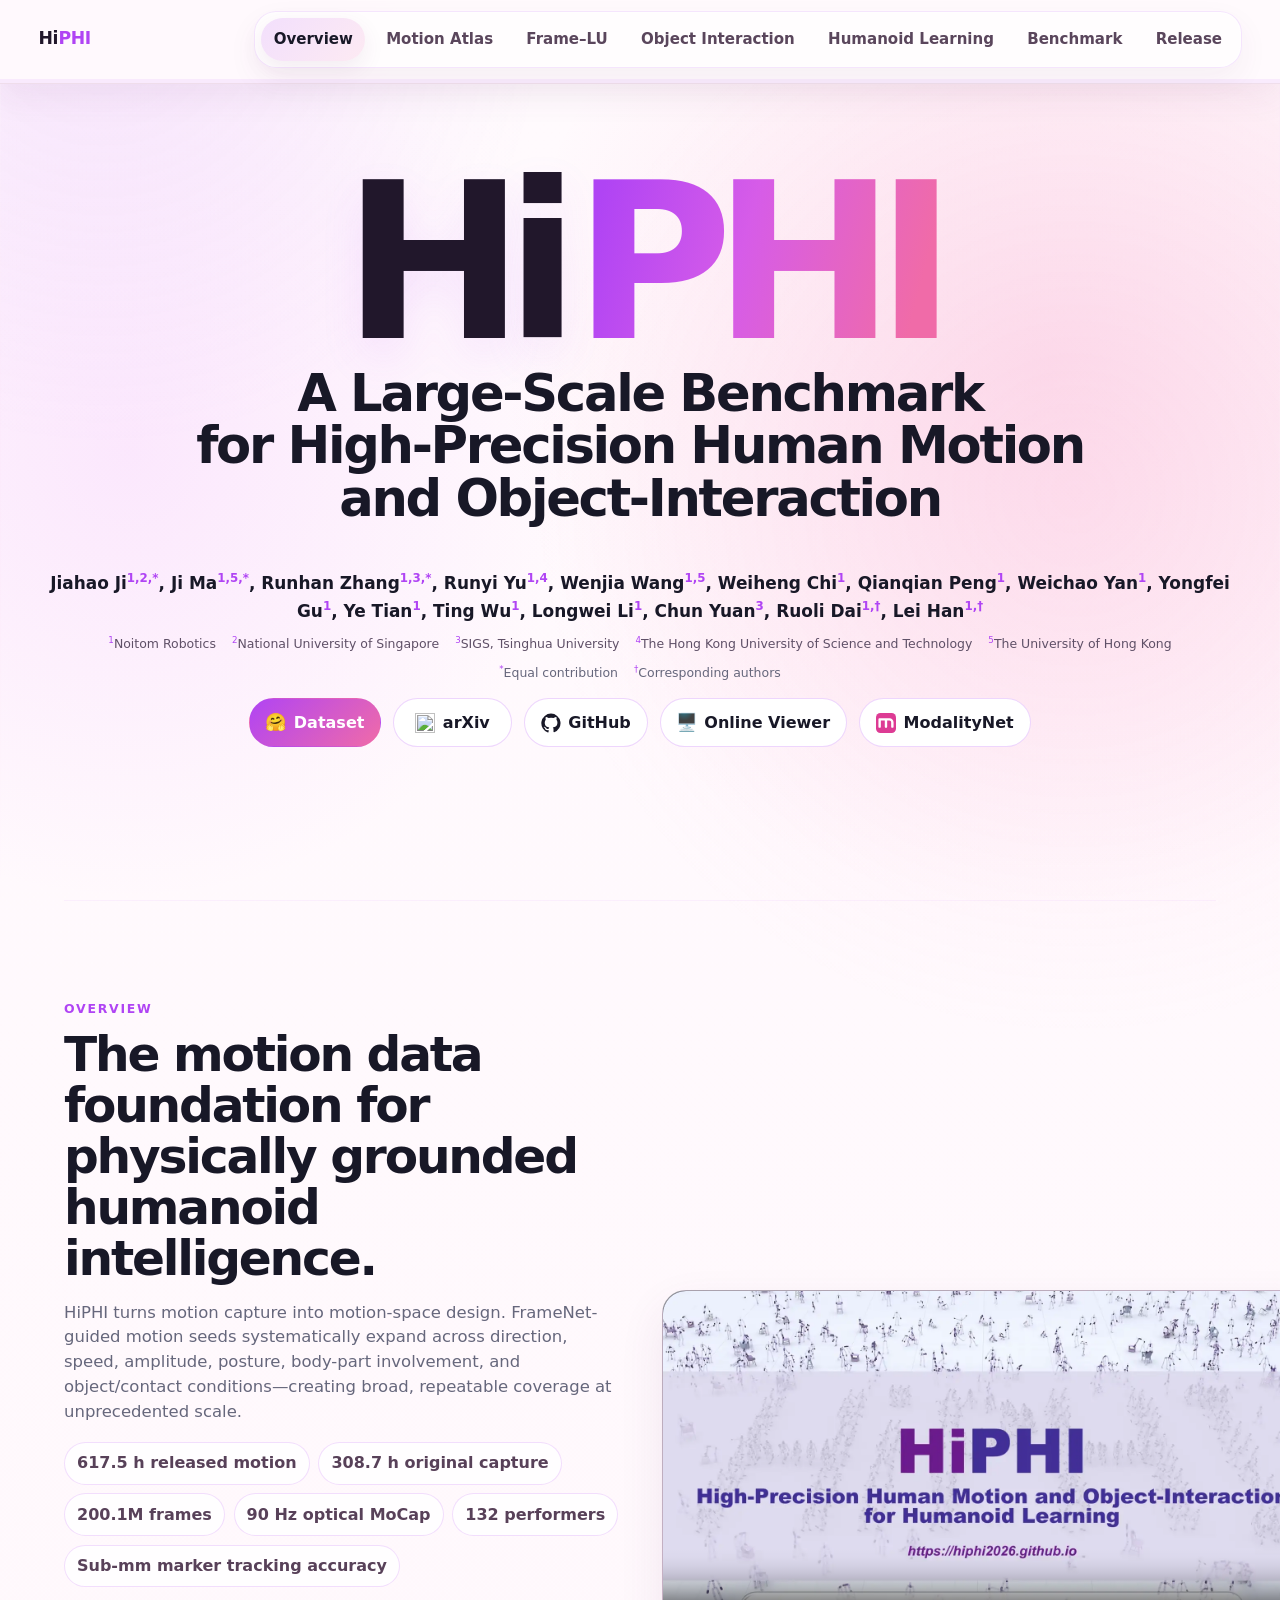
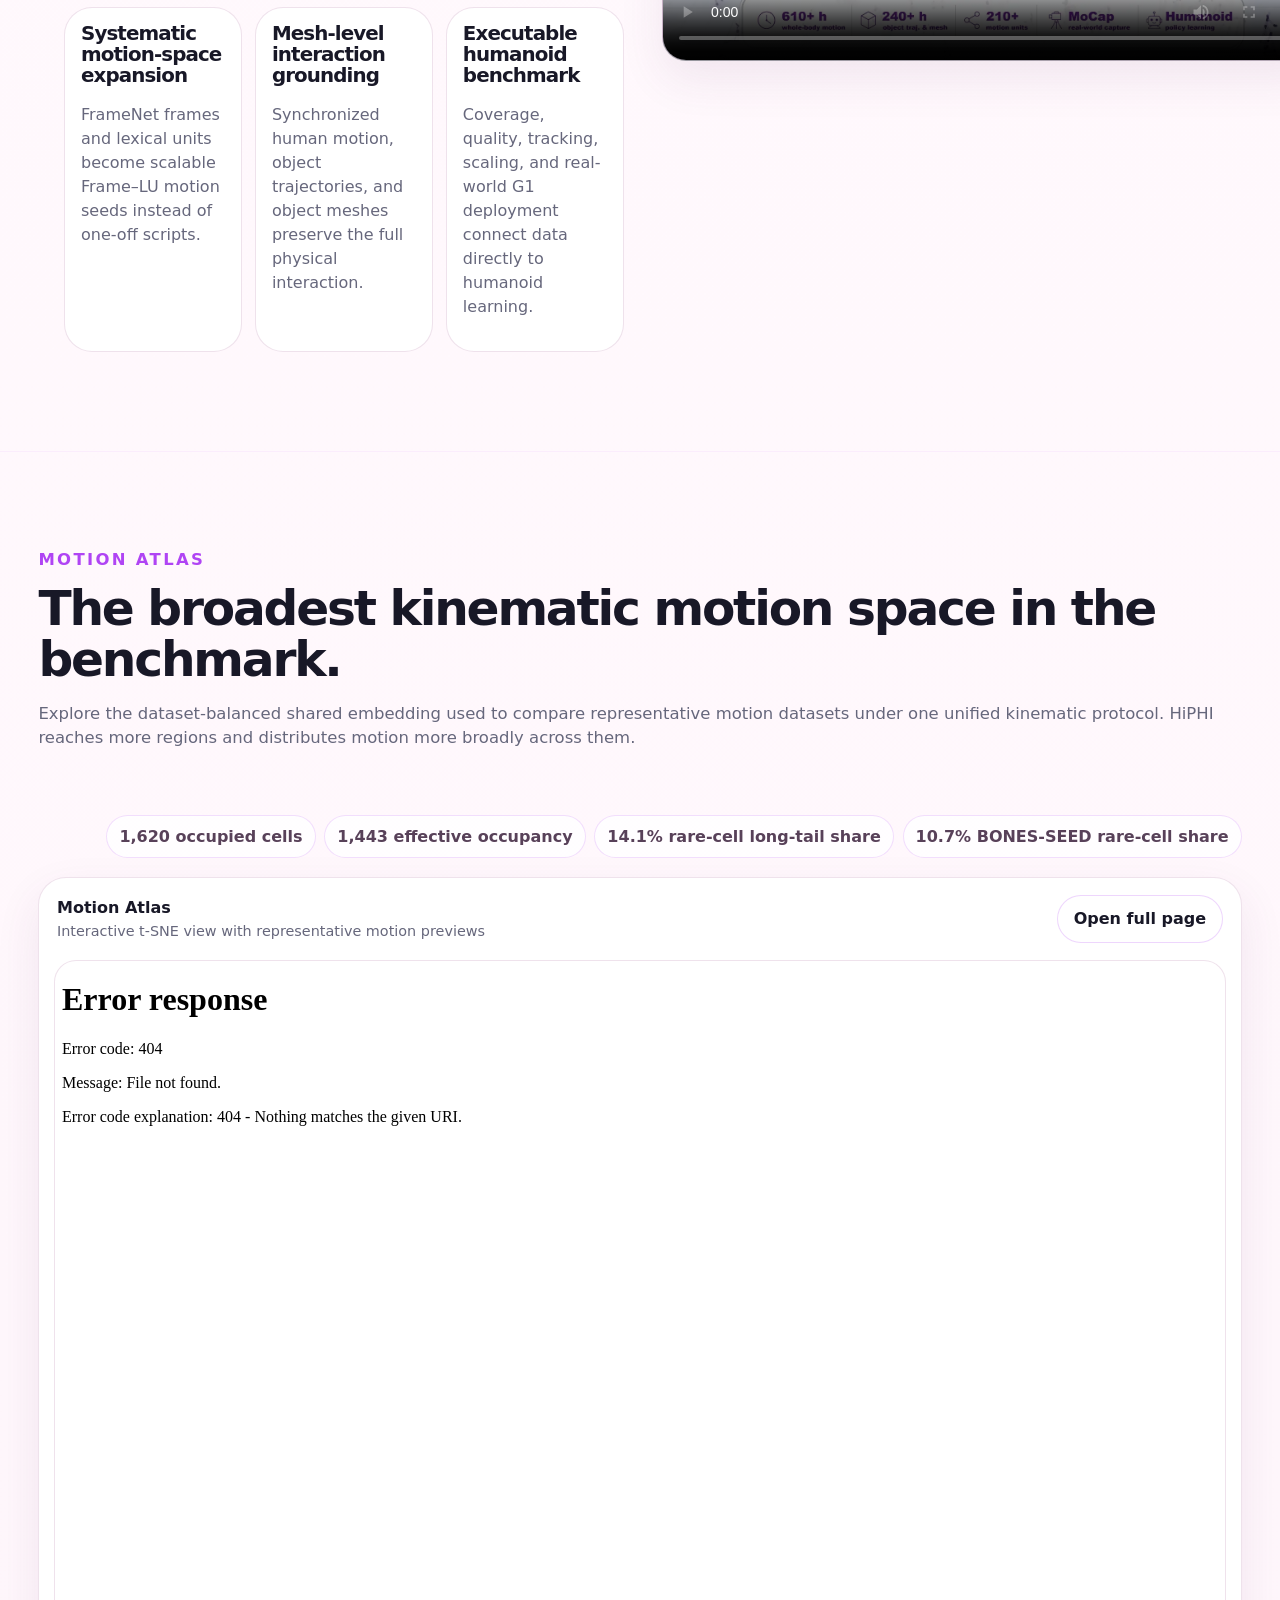
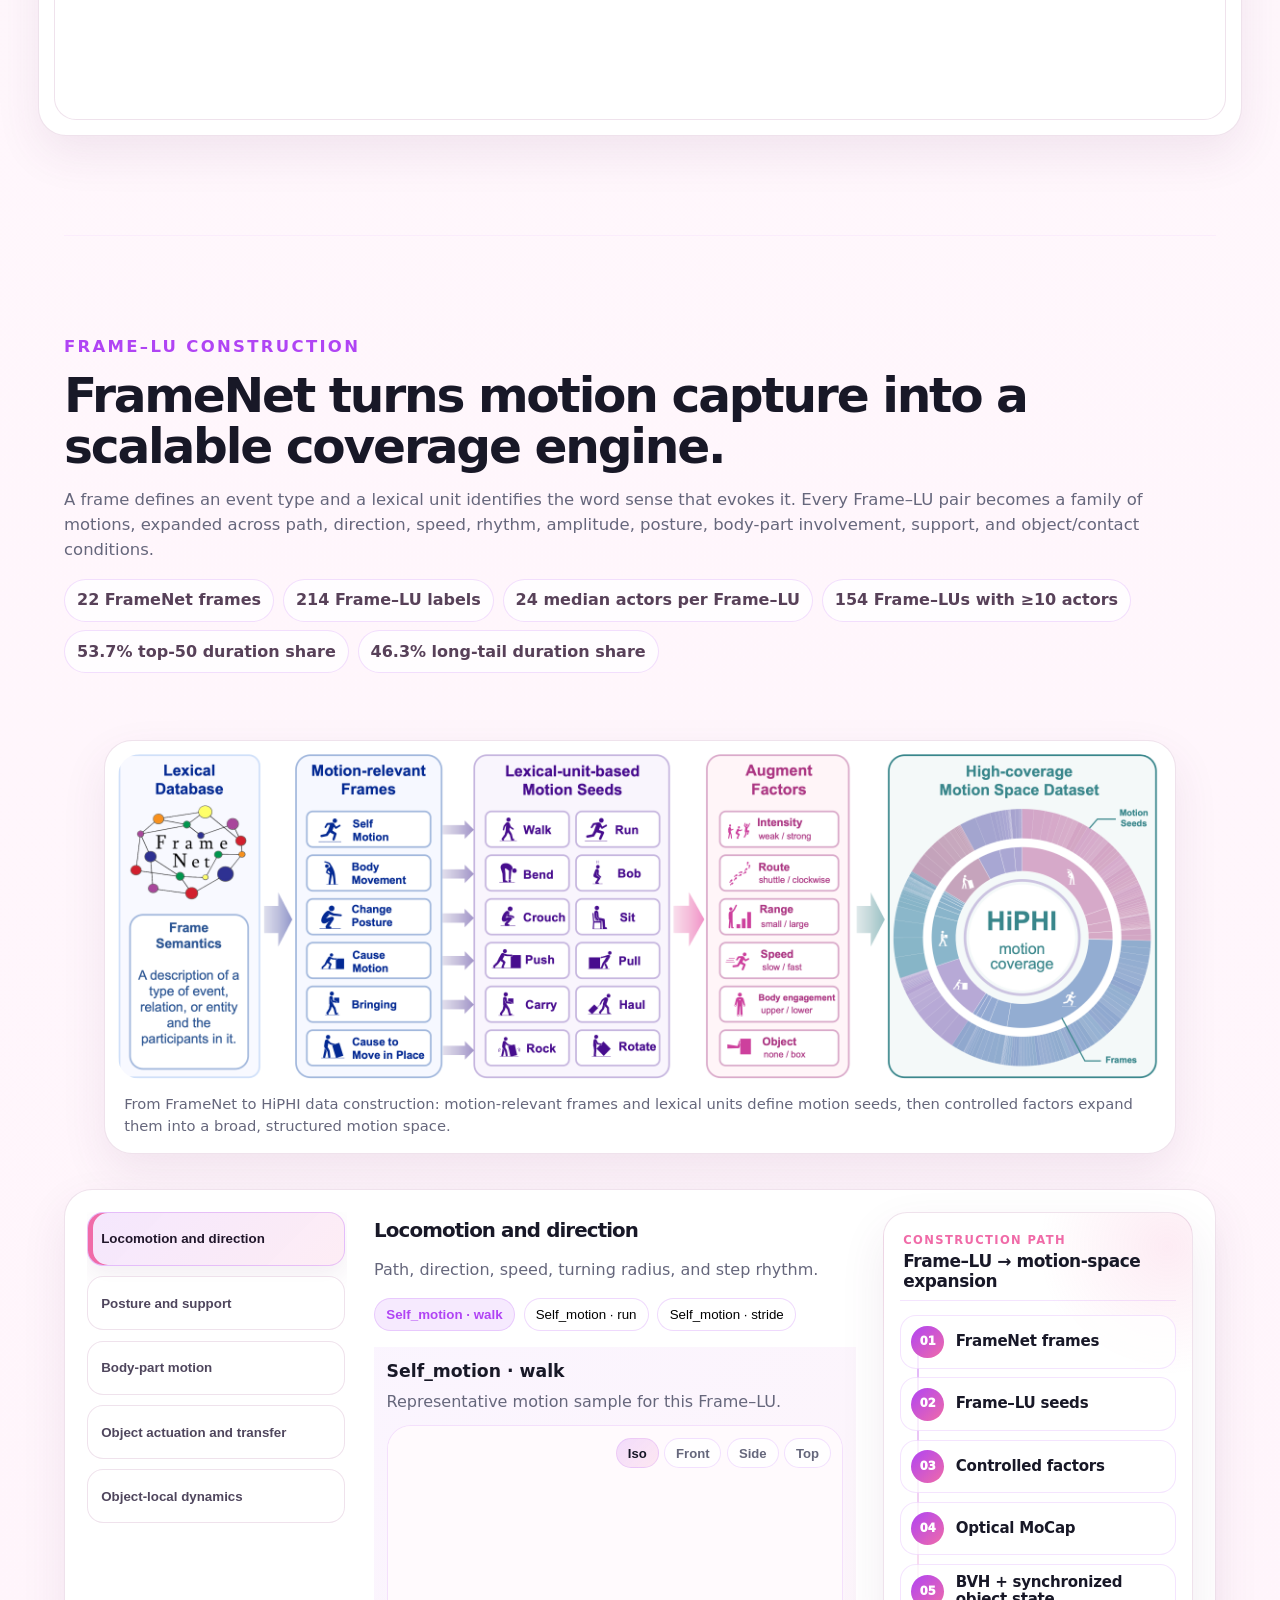
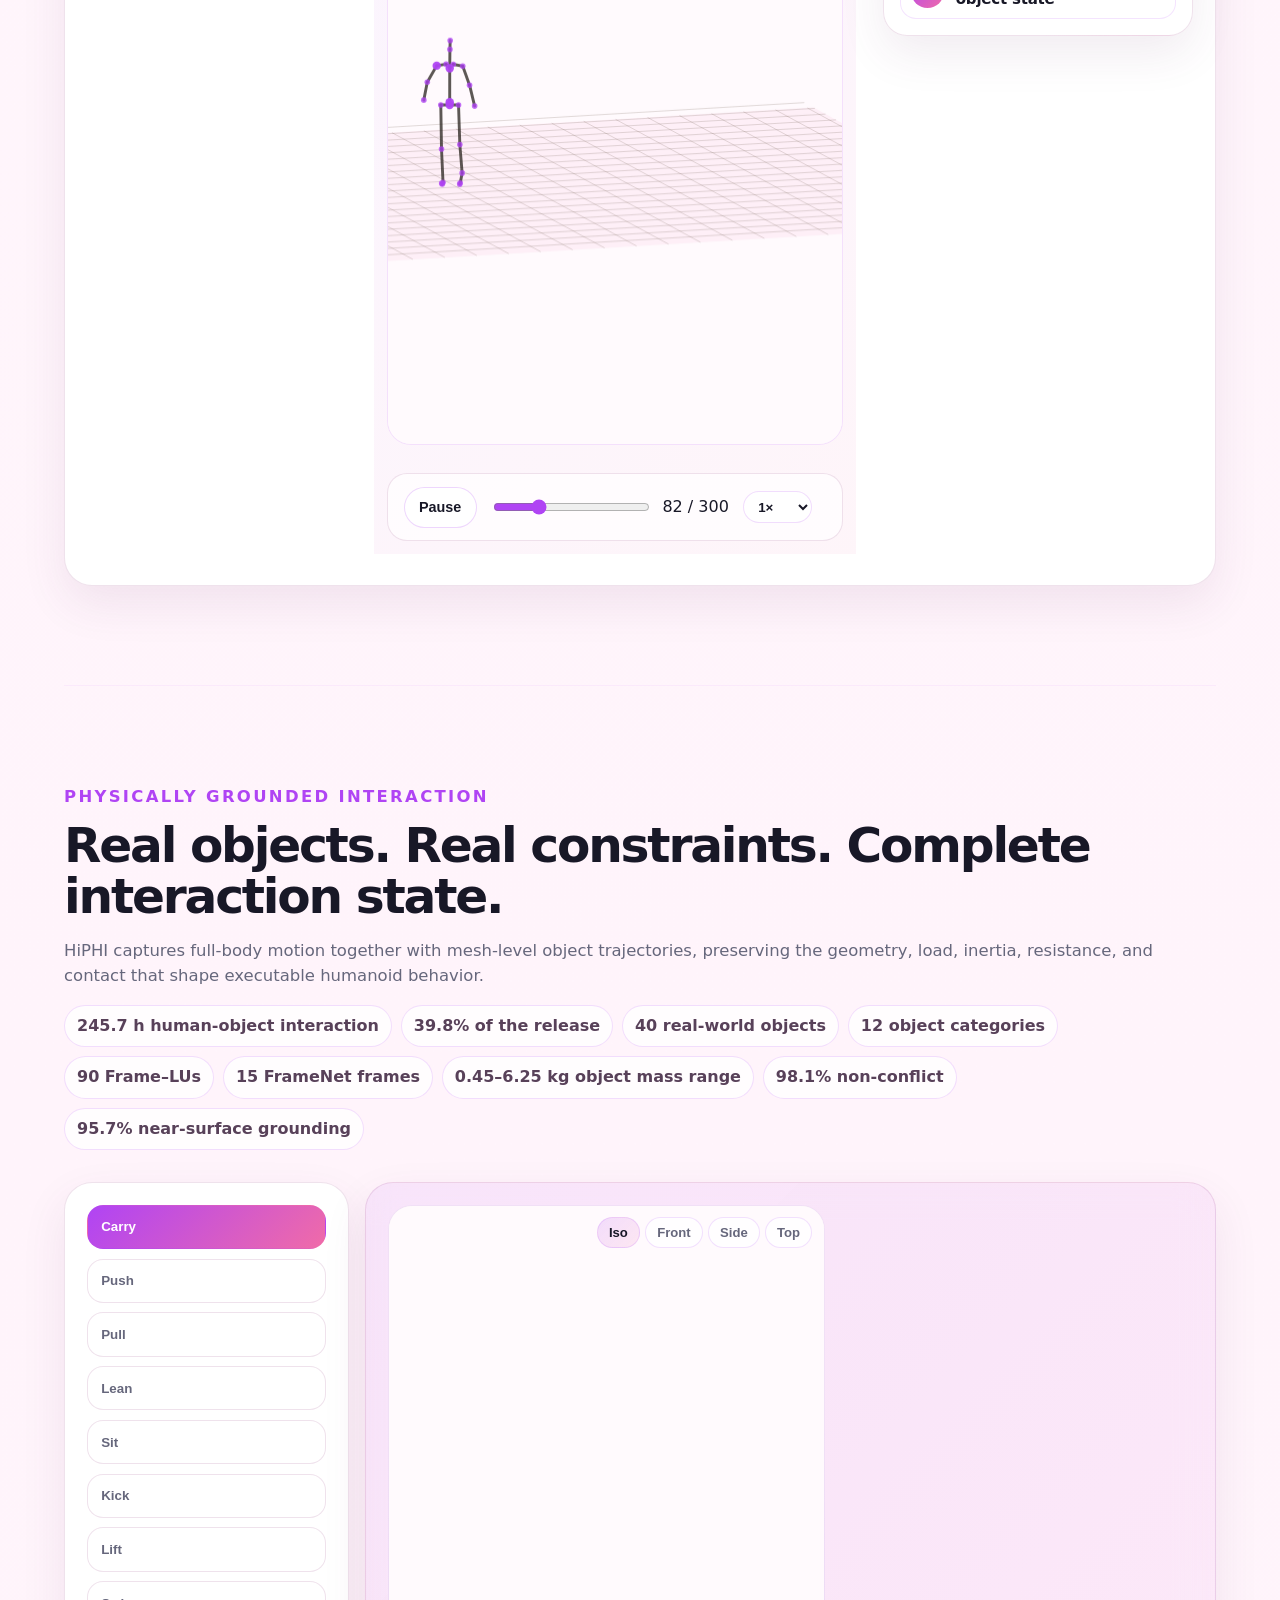
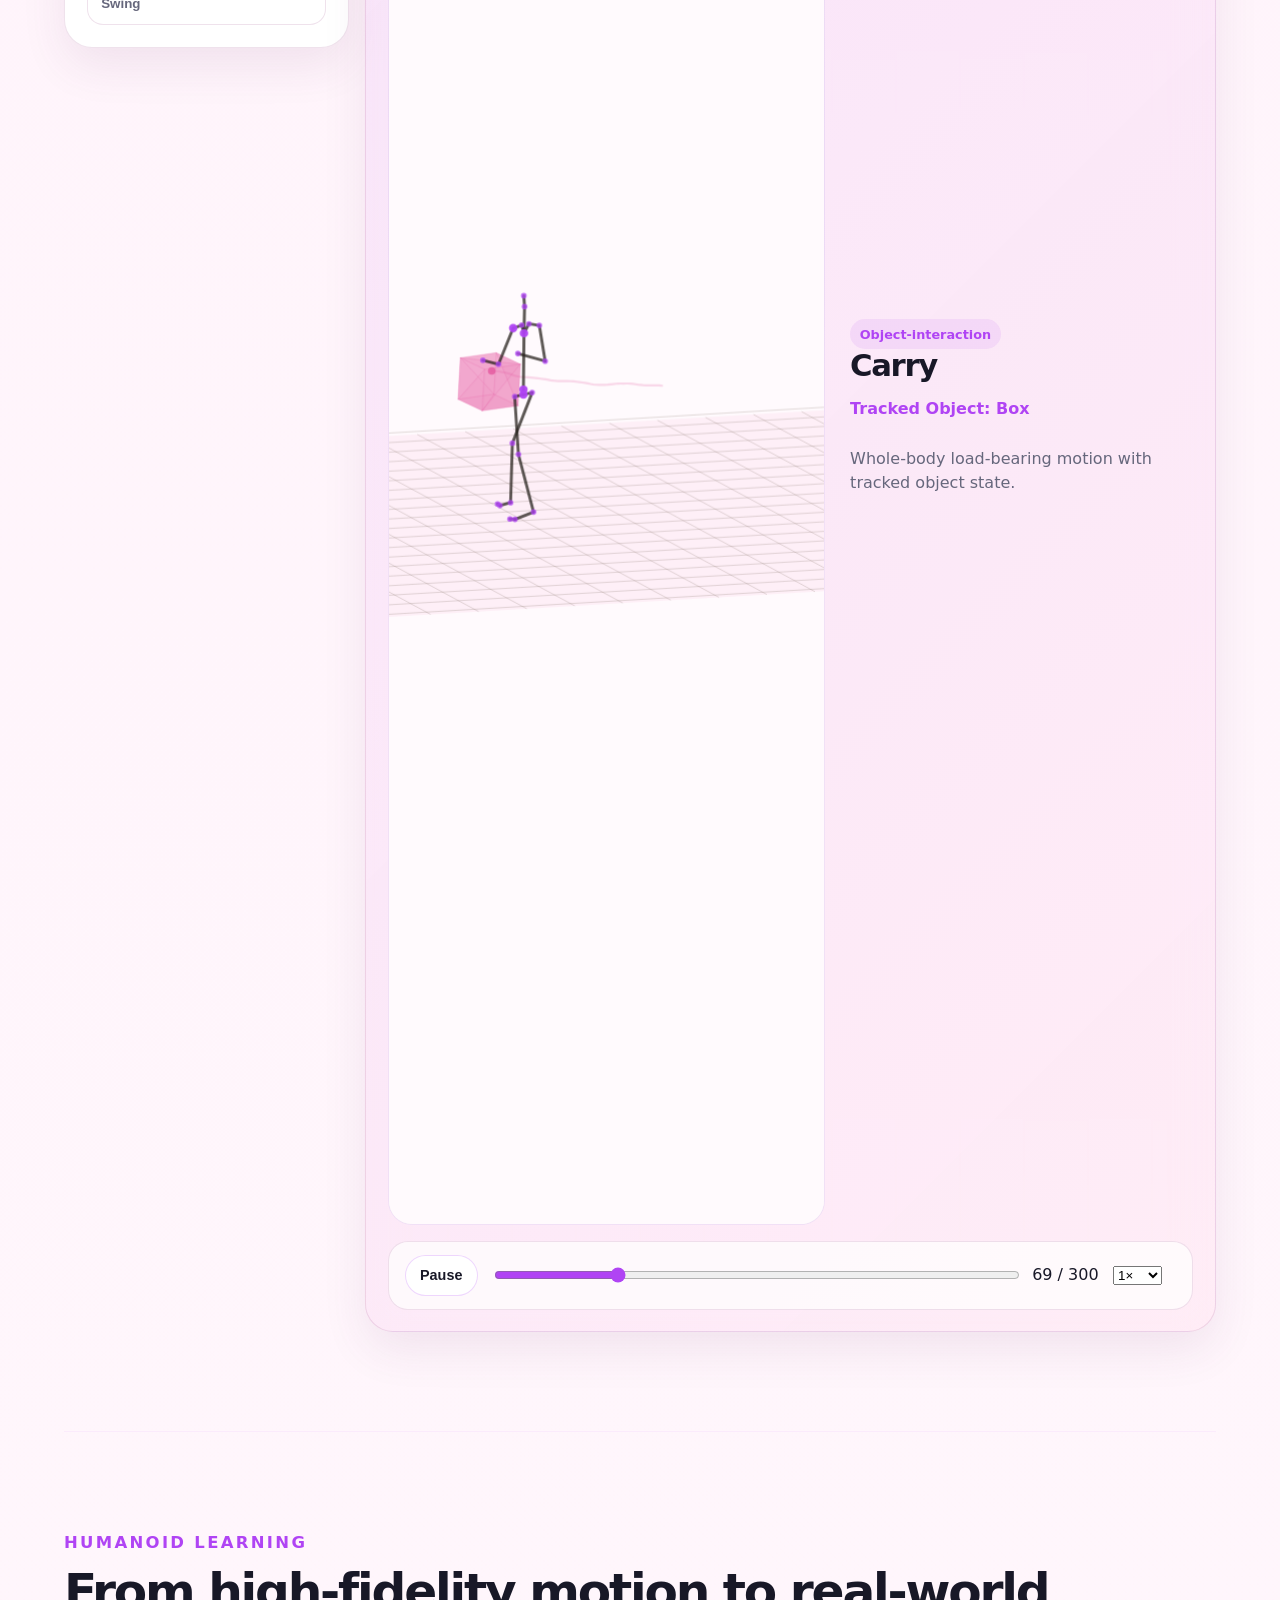
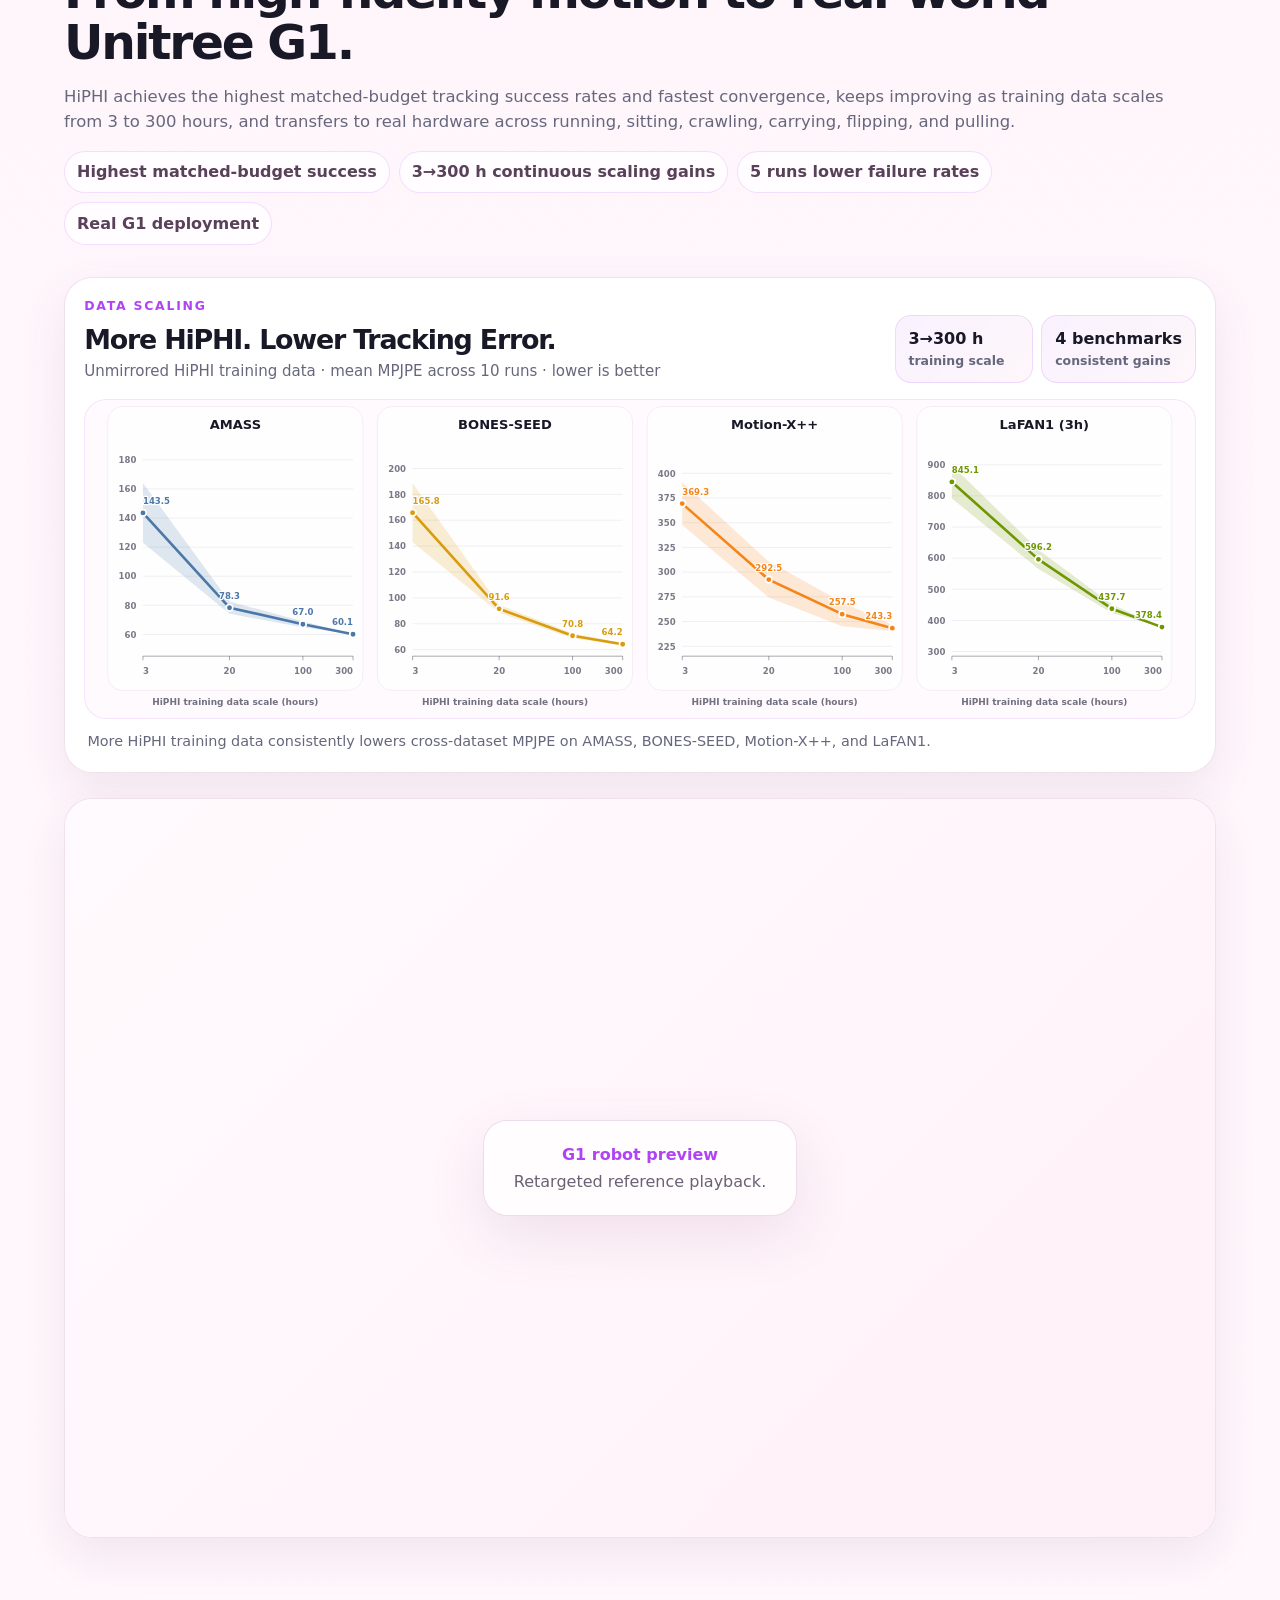
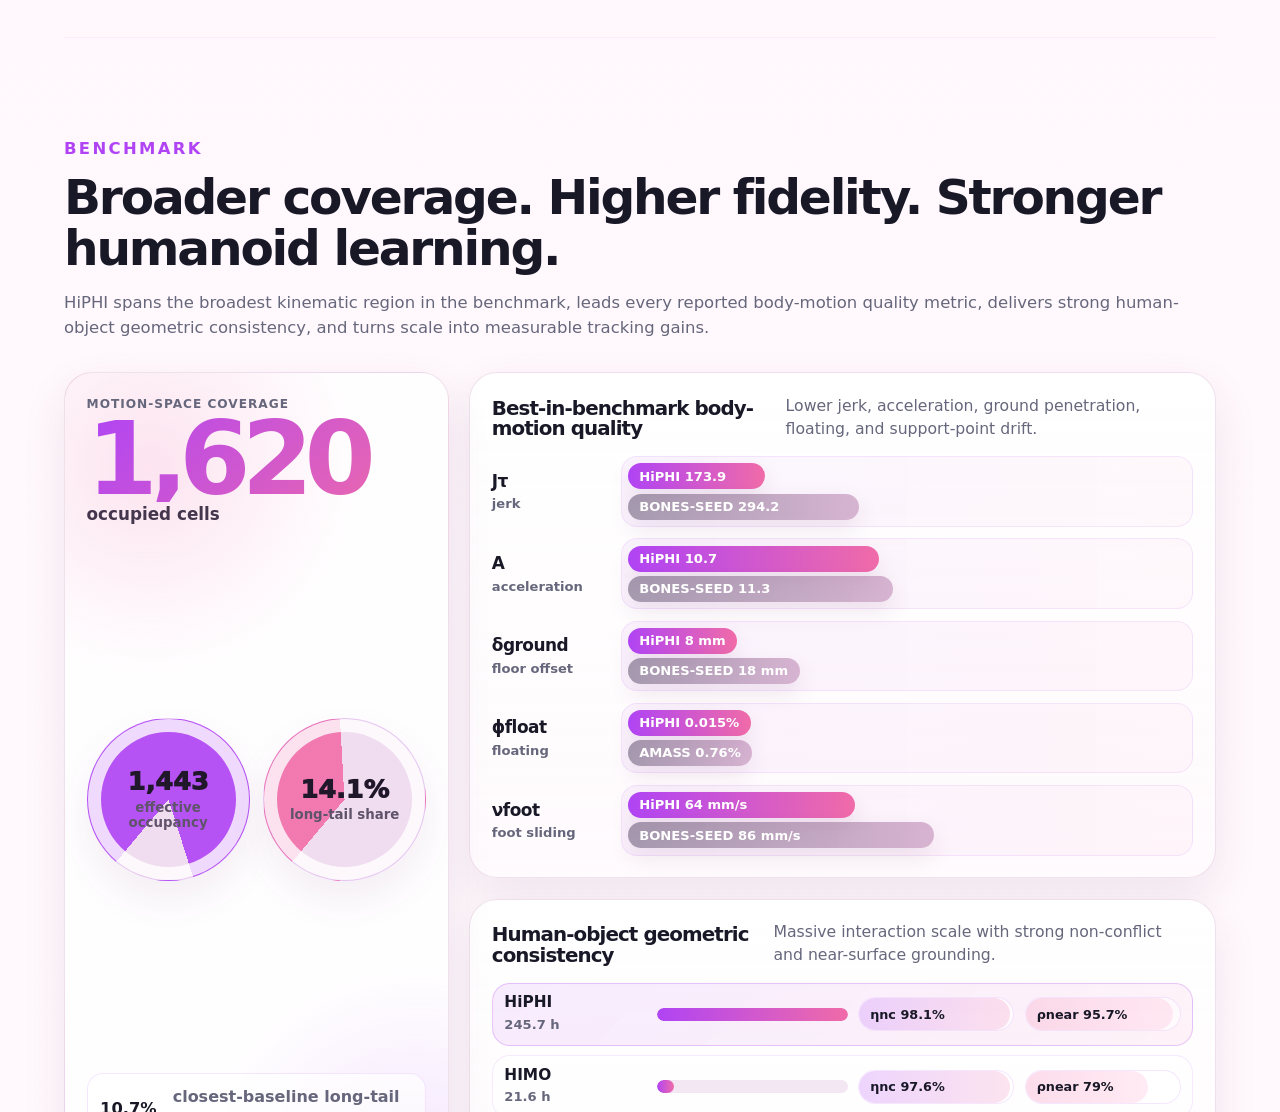
==== index.html @ 1344aebc "Link the paper and online viewer" ====
<!doctype html>
<html lang="en">
<head>
  <meta charset="utf-8">
  <meta name="viewport" content="width=device-width, initial-scale=1">
  <meta name="description" content="HiPHI is a 617.5-hour high-fidelity optical MoCap dataset and benchmark that expands motion-space coverage and powers real-world humanoid learning.">
  <title>HiPHI: A Large-Scale Benchmark for High-Precision Human Motion and Object-Interaction</title>
  <link rel="icon" href="icon.svg?v=2" type="image/svg+xml">
  <link rel="stylesheet" href="static/css/hiphi.css">
</head>
<body>
  <a class="skip-link" href="#main">Skip to content</a>
  <header class="site-header" aria-label="Primary navigation">
    <nav class="nav-shell">
      <a class="brand" href="#top" aria-label="HiPHI home"><span><span class="brand-hi">Hi</span><span class="brand-phi">PHI</span></span></a>
      <button class="nav-toggle" type="button" aria-label="Toggle navigation" aria-expanded="false">☰</button>
      <div class="nav-links" data-nav-links>
        <a href="#overview">Overview</a>
        <a href="#motion-atlas">Motion Atlas</a>
        <a href="#frame-lu">Frame–LU</a>
        <a href="#object-interaction">Object Interaction</a>
        <a href="#g1">Humanoid Learning</a>
        <a href="#benchmark">Benchmark</a>
        <a href="#release">Release</a>
      </div>
    </nav>
    <div class="scroll-progress" aria-hidden="true"><span></span></div>
  </header>

  <main id="main">
    <section id="top" class="hero section-pad site-section hero-title-cover">
      <div class="hero-bg" aria-hidden="true"></div>
      <div class="hero-shell">
        <div class="hero-main hero-main-titleonly">
          <div class="hero-copy">
            <h1 class="hero-wordmark" aria-label="HiPHI"><span class="wordmark-hi">Hi</span><span class="wordmark-phi">PHI</span></h1>
            <h2 class="title-lines"><span>A Large-Scale Benchmark</span><span>for High-Precision Human Motion</span><span>and Object-Interaction</span></h2>
            <div class="paper-byline" aria-label="Paper authors and affiliations">
              <p class="author-list">Jiahao Ji<sup>1,2,*</sup>, Ji Ma<sup>1,5,*</sup>, Runhan Zhang<sup>1,3,*</sup>, Runyi Yu<sup>1,4</sup>, Wenjia Wang<sup>1,5</sup>, Weiheng Chi<sup>1</sup>, Qianqian Peng<sup>1</sup>, Weichao Yan<sup>1</sup>, Yongfei Gu<sup>1</sup>, Ye Tian<sup>1</sup>, Ting Wu<sup>1</sup>, Longwei Li<sup>1</sup>, Chun Yuan<sup>3</sup>, Ruoli Dai<sup>1,†</sup>, Lei Han<sup>1,†</sup></p>
              <p class="affiliation-list"><span><sup>1</sup>Noitom Robotics</span><span><sup>2</sup>National University of Singapore</span><span><sup>3</sup>SIGS, Tsinghua University</span><span><sup>4</sup>The Hong Kong University of Science and Technology</span><span><sup>5</sup>The University of Hong Kong</span></p>
              <p class="author-notes"><span><sup>*</sup>Equal contribution</span><span><sup>†</sup>Corresponding authors</span></p>
            </div>
            <nav class="hero-actions project-links" aria-label="Project resources">
              <a class="btn primary" href="https://huggingface.co/datasets/noitomrobotics/HiPHI" target="_blank" rel="noopener"><span class="btn-icon" aria-hidden="true">🤗</span>Dataset</a>
              <a class="btn" href="http://arxiv.org/abs/2608.16222" target="_blank" rel="noopener"><img class="btn-icon resource-icon" src="https://arxiv.org/static/browse/0.3.4/images/icons/favicon-32x32.png" width="18" height="18" alt="" aria-hidden="true">arXiv</a>
              <a class="btn" href="https://github.com/noitom-robotics/hiphi" target="_blank" rel="noopener"><img class="btn-icon resource-icon" src="static/icons/github.svg" alt="" aria-hidden="true">GitHub</a>
              <a class="btn" href="https://hiphi-viewer.modalitynet.com/" target="_blank" rel="noopener"><span class="btn-icon" aria-hidden="true">🖥️</span>Online Viewer</a>
              <a class="btn" href="https://modalitynet.com/" target="_blank" rel="noopener"><img class="btn-icon resource-icon" src="static/icons/modalitynet.svg" alt="" aria-hidden="true">ModalityNet</a>
            </nav>
          </div>
        </div>
      </div>
    </section>

    <section id="overview" class="section-pad content-grid overview-grid site-section">
      <div class="overview-copy">
        <p class="eyebrow">Overview</p>
        <h2>The motion data foundation for physically grounded humanoid intelligence.</h2>
        <p class="section-lede">HiPHI turns motion capture into motion-space design. FrameNet-guided motion seeds systematically expand across direction, speed, amplitude, posture, body-part involvement, and object/contact conditions—creating broad, repeatable coverage at unprecedented scale.</p>
        <div class="metric-chips overview-facts" aria-label="Dataset facts">
          <span><b data-stat-key="totalDurationHours" data-stat-format="hours">617.5 h</b> released motion</span>
          <span><b data-stat-key="originalDurationHours" data-stat-format="hours">308.7 h</b> original capture</span>
          <span><b data-stat-key="totalFramesMillions" data-stat-format="millions">200.1M</b> frames</span>
          <span><b data-stat-key="captureFrameRateHz" data-stat-format="hz">90 Hz</b> optical MoCap</span>
          <span><b data-stat-key="performers">132</b> performers</span>
          <span><b>Sub-mm</b> marker tracking accuracy</span>
        </div>
        <div class="overview-cards">
          <article class="card"><h3>Systematic motion-space expansion</h3><p>FrameNet frames and lexical units become scalable Frame–LU motion seeds instead of one-off scripts.</p></article>
          <article class="card"><h3>Mesh-level interaction grounding</h3><p>Synchronized human motion, object trajectories, and object meshes preserve the full physical interaction.</p></article>
          <article class="card"><h3>Executable humanoid benchmark</h3><p>Coverage, quality, tracking, scaling, and real-world G1 deployment connect data directly to humanoid learning.</p></article>
        </div>
      </div>
      <div id="overview-video" class="video-frame overview-video cardless">
        <video controls preload="metadata" poster="static/images/hero_poster.webp">
          <source src="static/videos/HiPHI_demo_video_web.mp4" type="video/mp4">
        </video>
      </div>
    </section>

    <section id="motion-atlas" class="section-pad atlas-section site-section">
      <div class="wide-grid section-heading atlas-heading">
        <div>
          <p class="eyebrow">Motion Atlas</p>
          <h2>The broadest kinematic motion space in the benchmark.</h2>
          <p>Explore the dataset-balanced shared embedding used to compare representative motion datasets under one unified kinematic protocol. HiPHI reaches more regions and distributes motion more broadly across them.</p>
        </div>
        <div class="metric-chips atlas-metrics">
          <span><b data-stat-key="occupiedCells">1620</b> occupied cells</span>
          <span><b data-stat-key="effectiveOccupancy">1443</b> effective occupancy</span>
          <span><b data-stat-key="longTailSharePercent" data-stat-format="percent">14.1%</b> rare-cell long-tail share</span>
          <span><b data-stat-key="closestBaselineLongTailSharePercent" data-stat-format="percent">10.7%</b> BONES-SEED rare-cell share</span>
        </div>
      </div>
      <div class="atlas-frame-wrap wide-grid card">
        <div class="module-head">
          <div><strong>Motion Atlas</strong><span>Interactive t-SNE view with representative motion previews</span></div>
          <a class="btn" href="static/interactive/tSNE_explorer.html" target="_blank" rel="noopener">Open full page</a>
        </div>
        <iframe title="HiPHI Motion Atlas" src="static/interactive/tSNE_explorer.html" loading="lazy"></iframe>
      </div>
    </section>

    <section id="frame-lu" class="section-pad content-grid frame-section site-section">
      <div class="section-heading compact">
        <p class="eyebrow">Frame–LU construction</p>
        <h2>FrameNet turns motion capture into a scalable coverage engine.</h2>
        <p>A frame defines an event type and a lexical unit identifies the word sense that evokes it. Every Frame–LU pair becomes a family of motions, expanded across path, direction, speed, rhythm, amplitude, posture, body-part involvement, support, and object/contact conditions.</p>
        <div class="metric-chips">
          <span><b data-stat-key="framenetFrames">22</b> FrameNet frames</span>
          <span><b data-stat-key="frameLuLabels">214</b> Frame–LU labels</span>
          <span><b data-stat-key="medianActorsPerFrameLu">24</b> median actors per Frame–LU</span>
          <span><b data-stat-key="frameLusAtLeast10Actors">154</b> Frame–LUs with ≥10 actors</span>
          <span><b data-stat-key="top50FrameLuDurationSharePercent" data-stat-format="percent">53.7%</b> top-50 duration share</span>
          <span><b data-stat-key="remainingFrameLuDurationSharePercent" data-stat-format="percent">46.3%</b> long-tail duration share</span>
        </div>
      </div>
      <figure class="pipeline-figure card">
        <img src="static/images/framenet_pipeline.png" alt="Figure showing the FrameNet to HiPHI data-construction pipeline" loading="lazy">
        <figcaption>From FrameNet to HiPHI data construction: motion-relevant frames and lexical units define motion seeds, then controlled factors expand them into a broad, structured motion space.</figcaption>
      </figure>
      <div class="browser-grid card">
        <div class="family-list" data-frame-family-list></div>
        <div class="example-panel">
          <h3 data-frame-family-title>Loading motion units…</h3>
          <p data-frame-family-description></p>
          <div class="lu-chip-wrap" data-lu-chips></div>
          <div class="preview-card skeleton-card" data-lu-preview>
            <div class="skeleton-lines" aria-hidden="true"></div>
            <div><strong>Representative motion preview</strong><p>Select a Frame–LU chip to inspect a representative motion preview.</p></div>
          </div>
        </div>
        <div class="pipeline card soft-card pipeline-flow frame-flow" aria-label="HiPHI data pipeline">
          <div class="flow-head">
            <span>Construction path</span>
            <strong>Frame–LU → motion-space expansion</strong>
          </div>
          <ol class="flow-steps">
            <li><span>01</span><b>FrameNet frames</b></li>
            <li><span>02</span><b>Frame–LU seeds</b></li>
            <li><span>03</span><b>Controlled factors</b></li>
            <li><span>04</span><b>Optical MoCap</b></li>
            <li><span>05</span><b>BVH + synchronized object state</b></li>
          </ol>
        </div>
      </div>
    </section>

    <section id="object-interaction" class="section-pad content-grid object-section site-section">
      <div class="section-heading compact">
        <p class="eyebrow">Physically grounded interaction</p>
        <h2>Real objects. Real constraints. Complete interaction state.</h2>
        <p>HiPHI captures full-body motion together with mesh-level object trajectories, preserving the geometry, load, inertia, resistance, and contact that shape executable humanoid behavior.</p>
        <div class="metric-chips">
          <span><b data-stat-key="strictObjectInteractionHours" data-stat-format="hours">245.7 h</b> human-object interaction</span>
          <span><b data-stat-key="strictObjectInteractionSharePercent" data-stat-format="percent">39.8%</b> of the release</span>
          <span><b data-stat-key="objectInstances">40</b> real-world objects</span>
          <span><b data-stat-key="objectCategories">12</b> object categories</span>
          <span><b data-stat-key="hoiFrameLuLabels">90</b> Frame–LUs</span>
          <span><b data-stat-key="hoiFrameNetFrames">15</b> FrameNet frames</span>
          <span><b>0.45–6.25 kg</b> object mass range</span>
          <span>98.1% non-conflict</span>
          <span>95.7% near-surface grounding</span>
        </div>
      </div>
      <div class="interaction-layout">
        <div class="tabs card" data-object-tabs></div>
        <article class="object-card card glass" data-object-card></article>
      </div>
    </section>

    <section id="g1" class="section-pad content-grid g1-section site-section">
      <div class="section-heading compact">
        <p class="eyebrow">Humanoid learning</p>
        <h2>From high-fidelity motion to real-world Unitree G1.</h2>
        <p>HiPHI achieves the highest matched-budget tracking success rates and fastest convergence, keeps improving as training data scales from 3 to 300 hours, and transfers to real hardware across running, sitting, crawling, carrying, flipping, and pulling.</p>
        <div class="metric-chips">
          <span><b>Highest</b> matched-budget success</span>
          <span><b>3→300 h</b> continuous scaling gains</span>
          <span><b>5 runs</b> lower failure rates</span>
          <span><b>Real G1</b> deployment</span>
        </div>
      </div>
      <figure class="card scaling-card">
        <div class="scaling-card-head">
          <div>
            <p class="eyebrow">Data scaling</p>
            <h3>More HiPHI. Lower Tracking Error.</h3>
            <p>Unmirrored HiPHI training data · mean MPJPE across 10 runs · lower is better</p>
          </div>
          <div class="scaling-kpis" aria-label="Scaling experiment summary">
            <span><b>3→300 h</b> training scale</span>
            <span><b>4 benchmarks</b> consistent gains</span>
          </div>
        </div>
        <div class="scaling-chart-scroll" tabindex="0" aria-label="Horizontally scrollable scaling chart on compact screens">
          <svg data-scaling-chart viewBox="0 0 1360 390" role="img" aria-labelledby="scaling-chart-title scaling-chart-desc">
            <title id="scaling-chart-title">HiPHI humanoid tracking scaling curves</title>
            <desc id="scaling-chart-desc">Mean MPJPE decreases as HiPHI training data increases from 3 to 300 hours across AMASS, BONES-SEED, Motion-X++, and LaFAN1.</desc>
          </svg>
        </div>
        <figcaption>More HiPHI training data consistently lowers cross-dataset MPJPE on AMASS, BONES-SEED, Motion-X++, and LaFAN1.</figcaption>
      </figure>
      <div class="g1-player card glass g1-mesh-player">
        <iframe class="g1-mesh-frame" data-heavy-iframe data-src="static/interactive/g1_motion_browser.html?embed=1" title="G1 robot mesh playback" loading="lazy" srcdoc="&lt;!doctype html&gt;&lt;meta charset=&quot;utf-8&quot;&gt;&lt;style&gt;html,body{height:100%;margin:0}body{display:grid;place-items:center;background:linear-gradient(135deg,#fffafd,#fff1f8);font-family:Inter,system-ui,sans-serif;color:#181827}.box{text-align:center;border:1px solid rgba(154,75,139,.18);border-radius:24px;padding:24px 30px;background:rgba(255,255,255,.78);box-shadow:0 20px 60px rgba(104,44,98,.10)}b{color:#b044f4}p{color:#696174;margin:.45rem 0 0}&lt;/style&gt;&lt;div class=&quot;box&quot;&gt;&lt;b&gt;G1 robot preview&lt;/b&gt;&lt;p&gt;Retargeted reference playback.&lt;/p&gt;&lt;/div&gt;"></iframe>
      </div>
    </section>

    <section id="benchmark" class="section-pad content-grid benchmark-section site-section">
      <div class="section-heading compact">
        <p class="eyebrow">Benchmark</p>
        <h2>Broader coverage. Higher fidelity. Stronger humanoid learning.</h2>
        <p>HiPHI spans the broadest kinematic region in the benchmark, leads every reported body-motion quality metric, delivers strong human-object geometric consistency, and turns scale into measurable tracking gains.</p>
      </div>
      <div class="benchmark-redesign">
        <article class="card glass benchmark-hero-card">
          <div class="benchmark-kpi-main">
            <span>Motion-space coverage</span>
            <strong data-stat-key="occupiedCells">1620</strong>
            <em>occupied cells</em>
          </div>
          <div class="coverage-rings" aria-label="Coverage summary">
            <div class="coverage-ring ring-primary"><span data-stat-key="effectiveOccupancy">1443</span><small>effective occupancy</small></div>
            <div class="coverage-ring ring-secondary"><span data-stat-key="longTailSharePercent" data-stat-format="percent">14.1%</span><small>long-tail share</small></div>
          </div>
          <div class="benchmark-mini-stats">
            <span><b data-stat-key="closestBaselineLongTailSharePercent" data-stat-format="percent">10.7%</b> closest-baseline long-tail share</span>
            <span><b>55×55</b> coverage grid</span>
            <span><b>HiPHI</b> highlighted across comparisons</span>
          </div>
        </article>

        <article class="card benchmark-visual-card benchmark-precision-card">
          <div class="benchmark-card-head">
            <h3>Best-in-benchmark body-motion quality</h3>
            <p>Lower jerk, acceleration, ground penetration, floating, and support-point drift.</p>
          </div>
          <div class="precision-bars" data-precision-bar-list></div>
        </article>

        <article class="card benchmark-visual-card benchmark-object-card">
          <div class="benchmark-card-head">
            <h3>Human-object geometric consistency</h3>
            <p>Massive interaction scale with strong non-conflict and near-surface grounding.</p>
          </div>
          <div class="object-benchmark-bars" data-object-bar-list></div>
        </article>

        <article class="card table-card benchmark-table-card">
          <div class="benchmark-card-head">
            <h3>Detailed values</h3>
            <p>Compact numeric tables for exact comparison.</p>
          </div>
          <div class="benchmark-table-columns">
            <div class="table-wrap" data-body-table></div>
            <div class="table-wrap" data-object-table></div>
          </div>
        </article>
      </div>
    </section>

    <section id="release" class="section-pad content-grid release-section site-section">
      <div class="release-top">
        <div class="release-copy">
          <p class="eyebrow">Release</p>
          <h2>A research-ready benchmark built to scale.</h2>
          <p>The 617.5-hour release combines high-fidelity BVH motion, synchronized object trajectories and meshes, Frame–LU indexing, natural-language descriptions, and rich metadata in one unified resource for humanoid learning.</p>
        </div>
      </div>
      <div class="release-grid release-grid-wide">
        <article class="release-list card release-format-card">
          <h3>Data format</h3>
          <ul class="release-format-list">
            <li><b>BVH</b><span>human motion</span></li>
            <li><b>Object trajectories</b><span>synchronized state</span></li>
            <li><b>Object meshes</b><span>interaction geometry</span></li>
            <li><b>Frame–LU index</b><span>motion-space meaning</span></li>
            <li><b>Descriptions + metadata</b><span>retrieval-ready records</span></li>
          </ul>
        </article>
        <article class="release-list card release-metadata-card">
          <h3>Metadata fields</h3>
          <div class="field-list release-field-grid">
            <span>motion_id</span><span>frame</span><span>lu</span><span>frame_lu</span><span>duration_sec</span><span>frame_count</span><span>actor_id</span><span>text_annotation</span><span>is_hoi</span><span>object_categories</span><span>mirrored</span><span>dataset</span><span>fps</span><span>actor_metadata</span><span>objects</span><span>object_id</span><span>object_category</span><span>trajectory_path</span><span>mesh_id</span><span>mesh_path</span>
          </div>
        </article>
        <article class="release-list card release-license-card">
          <h3>License</h3>
          <p>ModalityNet Open Research License v1.0 for non-commercial scientific research, education, and evaluation.</p>
        </article>
      </div>
    </section>
  </main>

  <footer class="site-footer">
    <div class="content-grid footer-grid">
      <strong>HiPHI</strong>
      <span>High-fidelity motion data for physically grounded humanoid learning.</span>
    </div>
  </footer>

  <script src="static/js/main.js" defer></script>
</body>
</html>
---- static/css/hiphi.css ----
:root {
  --bg: #fffafd;
  --panel: #ffffff;
  --panel-soft: rgba(255, 255, 255, 0.82);
  --ink: #181827;
  --muted: #66677c;
  --line: rgba(154, 75, 139, 0.16);
  --purple: #b044f4;
  --violet: #d65ce8;
  --blue: #f06ba8;
  --pink: #f06ba8;
  --cyan: #ff9ac8;
  --shadow: 0 18px 46px rgba(104, 44, 98, 0.09);
  --radius: 28px;
  --radius-sm: 16px;
  --page-max: 1600px;
  --wide-max: 1680px;
}

* { box-sizing: border-box; }
html { scroll-behavior: smooth; }
body {
  margin: 0;
  background:
    radial-gradient(circle at 8% 0, rgba(176,68,244,.10), transparent 28rem),
    radial-gradient(circle at 84% 4%, rgba(255,154,200,.13), transparent 34rem),
    linear-gradient(180deg, #fffafd 0%, #fff4fb 48%, #fffafd 100%);
  color: var(--ink);
  font-family: Inter, ui-sans-serif, system-ui, -apple-system, BlinkMacSystemFont, "Segoe UI", sans-serif;
  line-height: 1.5;
}
img, video, iframe { max-width: 100%; display: block; }
a { color: inherit; text-decoration: none; }
p { color: var(--muted); }
.skip-link { position: absolute; left: -999px; top: 1rem; background: var(--ink); color: white; padding: .7rem 1rem; border-radius: 999px; z-index: 20; }
.skip-link:focus { left: 1rem; }

.site-header { position: sticky; top: 0; z-index: 10; backdrop-filter: blur(18px); background: rgba(255,250,253,.84); border-bottom: 1px solid var(--line); }
.nav-shell { width: min(94vw, var(--wide-max)); margin: 0 auto; padding: .82rem 0; display: flex; align-items: center; justify-content: space-between; gap: 1.5rem; }
.brand { display: inline-flex; align-items: center; gap: .65rem; font-weight: 860; letter-spacing: -.02em; white-space: nowrap; }
.nav-links { display: flex; align-items: center; gap: .28rem; flex-wrap: wrap; justify-content: flex-end; }
.nav-links a { color: var(--muted); padding: .5rem .78rem; border-radius: 999px; font-size: .93rem; }
.nav-links a.active, .nav-links a:hover { color: var(--ink); background: rgba(176,68,244,.09); }
.nav-toggle { display: none; border: 0; background: white; border-radius: 12px; padding: .55rem .75rem; box-shadow: var(--shadow); }
.scroll-progress { height: 3px; background: rgba(176,68,244,.08); }
.scroll-progress span { display: block; width: 0; height: 100%; background: linear-gradient(90deg, var(--purple), var(--blue), var(--cyan)); }

.content-grid { width: min(90vw, var(--page-max)); margin: 0 auto; }
.wide-grid { width: min(94vw, var(--wide-max)); margin: 0 auto; }
.section-pad { padding: 5.25rem 0; }
.card { background: var(--panel); border: 1px solid var(--line); border-radius: var(--radius); box-shadow: var(--shadow); padding: 1.35rem; }
.glass { background: var(--panel-soft); backdrop-filter: blur(18px); }
.soft-card { background: linear-gradient(135deg, rgba(176,68,244,.075), rgba(240,107,168,.07)); }
.eyebrow { color: var(--purple); text-transform: uppercase; font-size: .78rem; letter-spacing: .14em; font-weight: 860; margin: 0 0 .65rem; }
h1, h2, h3 { letter-spacing: -.045em; line-height: 1.05; margin: 0 0 .85rem; }
h1 { font-size: clamp(6rem, 11vw, 10.5rem); line-height: .86; }
h2 { font-size: clamp(2.2rem, 3.8vw, 4.4rem); }
h3 { font-size: 1.24rem; }
.section-lede, .hero-lede, .section-heading p { font-size: clamp(1.03rem, 1vw, 1.2rem); }
.section-heading { margin-bottom: 2rem; }
.section-heading.compact { max-width: 1120px; }

.hero { position: relative; overflow: hidden; padding-top: 5rem; padding-bottom: 3.2rem; }
.hero-bg { position: absolute; inset: 0; background: radial-gradient(circle at 10% 45%, rgba(231,136,255,.16), transparent 28rem), radial-gradient(circle at 82% 35%, rgba(240,107,168,.18), transparent 34rem); pointer-events: none; }
.hero-shell { position: relative; width: min(92vw, var(--wide-max)); margin: 0 auto; }
.hero-main { display: grid; grid-template-columns: minmax(560px, .92fr) minmax(680px, 1.08fr); gap: clamp(2rem, 3vw, 4rem); align-items: center; }
.hero-copy { min-width: 0; }
.hero h2 { max-width: 980px; font-size: clamp(2.05rem, 3vw, 3.6rem); }
.hero-lede { max-width: 900px; color: #4f5064; }
.hero-actions, .button-row { display: flex; flex-wrap: wrap; gap: .75rem; margin-top: 1.25rem; }
.btn { display: inline-flex; align-items: center; justify-content: center; min-height: 2.55rem; padding: .7rem 1rem; border-radius: 999px; border: 1px solid rgba(176,68,244,.22); background: white; color: var(--ink); font-weight: 800; cursor: pointer; transition: transform .18s ease, box-shadow .18s ease, background .18s ease; }
.btn:hover { transform: translateY(-1px); box-shadow: 0 12px 30px rgba(104,44,98,.12); }
.btn:focus-visible { outline: 3px solid rgba(176,68,244,.34); outline-offset: 3px; }
.btn.primary { color: white; background: linear-gradient(135deg, var(--purple), var(--pink)); border-color: transparent; }
.btn.muted { color: var(--muted); background: rgba(255,255,255,.68); }
.btn-icon { display: inline-flex; margin-right: .48rem; font-size: 1.08em; line-height: 1; }
.project-links .btn-icon { width: 1.15em; height: 1.15em; align-items: center; justify-content: center; flex: 0 0 auto; }
.resource-icon { width: 1.15em !important; height: 1.15em !important; max-width: 1.15em; object-fit: contain; }
.project-links { width: min(980px, calc(100vw - 2rem)); justify-content: center; }
.project-links .btn { min-width: 7.4rem; }
.stat-ribbon { display: grid; grid-template-columns: repeat(6, minmax(0, 1fr)); gap: .75rem; margin-top: 1.5rem; }
.stat-ribbon div { border: 1px solid var(--line); background: rgba(255,255,255,.78); border-radius: 20px; padding: .95rem .95rem 1rem; min-height: 96px; }
.stat-ribbon strong { display: block; font-size: clamp(1.35rem, 1.6vw, 2rem); line-height: 1; }
.stat-ribbon span { color: var(--muted); font-size: .9rem; }
.hero-media { padding: .85rem; }
.video-frame { overflow: hidden; border-radius: 24px; background: linear-gradient(135deg, rgba(24,24,39,.92), rgba(104,44,98,.72)); border: 1px solid rgba(255,255,255,.5); }
.video-frame video { width: 100%; height: 100%; object-fit: cover; }
.hero-video-frame { aspect-ratio: 16 / 9; min-height: 430px; }
.loop-grid { display: grid; grid-template-columns: repeat(4, 1fr); gap: .6rem; margin-top: .75rem; }
.loop-grid video { aspect-ratio: 16 / 10; object-fit: cover; border-radius: 16px; opacity: .94; }

.overview-grid { display: grid; grid-template-columns: minmax(560px, .9fr) minmax(620px, 1.1fr); gap: clamp(2rem, 3vw, 3.5rem); align-items: center; }
.overview-cards { display: grid; grid-template-columns: repeat(3, minmax(0, 1fr)); gap: .8rem; margin-top: 1.2rem; }
.overview-cards .card { padding: 1rem; box-shadow: none; }
.overview-video { aspect-ratio: 16 / 9; box-shadow: var(--shadow); }
.cardless { padding: 0; }

.metric-chips { display: flex; flex-wrap: wrap; gap: .55rem; margin-top: 1rem; }
.metric-chips span { border: 1px solid rgba(176,68,244,.17); background: rgba(255,255,255,.78); color: #584159; padding: .52rem .75rem; border-radius: 999px; font-weight: 760; }
.atlas-heading { display: grid; grid-template-columns: minmax(620px, 1fr) minmax(480px, .78fr); gap: 2rem; align-items: end; margin-bottom: 1.2rem; }
.atlas-heading h2 { margin-bottom: .5rem; }
.atlas-metrics { justify-content: flex-end; }
.atlas-frame-wrap { padding: .9rem; overflow: hidden; }
.module-head { display: flex; align-items: center; justify-content: space-between; gap: 1rem; margin-bottom: .8rem; padding: .15rem .2rem .25rem; }
.module-head div { display: grid; gap: .1rem; }
.module-head strong { font-size: 1rem; }
.module-head span { color: var(--muted); font-size: .9rem; }
.atlas-frame-wrap iframe { width: 100%; height: clamp(760px, 52vw, 900px); border: 0; border-radius: 22px; background: white; box-shadow: inset 0 0 0 1px var(--line); }

.frame-section { display: grid; gap: 1.1rem; }
.pipeline-figure { padding: .8rem; overflow: hidden; }
.pipeline-figure img { width: 100%; max-height: 520px; object-fit: contain; background: white; border-radius: 22px; }
.pipeline-figure figcaption { color: var(--muted); font-size: .92rem; padding: .85rem .4rem .2rem; margin: 0; }
.browser-grid { display: grid; grid-template-columns: 285px minmax(0, 1fr) 350px; gap: 1rem; align-items: stretch; }
.family-list { display: grid; gap: .65rem; align-content: start; }
.family-list button, .tabs button, .segmented button { border: 1px solid var(--line); background: rgba(255,255,255,.75); color: var(--muted); border-radius: 16px; padding: .85rem; text-align: left; font-weight: 800; cursor: pointer; }
.family-list button.active, .tabs button.active, .segmented button.active { color: white; background: linear-gradient(135deg, var(--purple), var(--pink)); border-color: transparent; }
.example-panel { padding: .6rem; }
.lu-chip-wrap { display: flex; flex-wrap: wrap; gap: .55rem; margin: 1rem 0; }
.lu-chip-wrap button { border: 1px solid rgba(176,68,244,.2); background: white; border-radius: 999px; padding: .48rem .7rem; cursor: pointer; }
.lu-chip-wrap button.active { background: rgba(176,68,244,.11); color: var(--purple); font-weight: 850; }
.pipeline { display: flex; gap: .55rem; flex-wrap: wrap; align-content: center; align-items: center; font-weight: 800; }
.pipeline span { background: white; padding: .55rem .7rem; border-radius: 999px; border: 1px solid var(--line); }
.skeleton-card { display: grid; grid-template-columns: 110px 1fr; gap: 1rem; align-items: center; margin-top: 1rem; background: linear-gradient(135deg, rgba(176,68,244,.07), rgba(240,107,168,.08)); }
.skeleton-lines { height: 110px; border-radius: 24px; background: linear-gradient(135deg, rgba(176,68,244,.2), rgba(240,107,168,.14)); position: relative; }
.skeleton-lines:before { content: ""; position: absolute; inset: 18px 34px; border: 4px solid rgba(176,68,244,.45); border-left-color: transparent; border-bottom-color: transparent; border-radius: 50%; transform: rotate(18deg); }

.interaction-layout { display: grid; grid-template-columns: 285px 1fr; gap: 1rem; align-items: start; }
.tabs { display: grid; gap: .6rem; }
.object-card { min-height: 330px; display: grid; align-content: center; background: linear-gradient(135deg, rgba(176,68,244,.09), rgba(255,154,200,.1)); }
.object-visual, .g1-visual { min-height: 150px; border-radius: 22px; display: grid; place-items: center; background: radial-gradient(circle at 40% 35%, rgba(176,68,244,.32), transparent 4rem), radial-gradient(circle at 60% 65%, rgba(240,107,168,.28), transparent 4rem), rgba(255,255,255,.58); border: 1px dashed rgba(176,68,244,.3); color: var(--purple); font-weight: 900; margin-bottom: 1rem; text-align: center; padding: 1rem; }
.note, .caption { font-size: .92rem; color: var(--muted); }
.badge { display: inline-flex; align-items: center; width: fit-content; border-radius: 999px; padding: .35rem .6rem; background: rgba(176,68,244,.1); color: var(--purple); font-weight: 850; font-size: .8rem; }

.g1-summary { display: grid; grid-template-columns: repeat(3, 1fr); gap: 1rem; margin: .5rem 0 1rem; }
.g1-summary div { background: rgba(255,255,255,.72); border: 1px solid var(--line); border-radius: 20px; padding: 1rem; }
.g1-summary strong { display: block; font-size: 1.2rem; }
.g1-summary span { color: var(--muted); }
.segmented { display: flex; flex-wrap: wrap; gap: .55rem; margin-bottom: 1rem; }
.segmented button { text-align: center; border-radius: 999px; padding: .7rem .9rem; }
.gallery-grid { display: grid; grid-template-columns: repeat(3, 1fr); gap: 1rem; }
.g1-card { min-height: 285px; display: flex; flex-direction: column; justify-content: space-between; }

.benchmark-grid { display: grid; grid-template-columns: minmax(300px, .7fr) minmax(0, 1.3fr); gap: 1rem; align-items: stretch; }
.coverage-card { grid-row: span 2; }
.big-number { font-size: clamp(4rem, 6vw, 6.2rem); color: var(--purple); font-weight: 900; letter-spacing: -.07em; margin: .4rem 0; }
.table-wrap { overflow-x: auto; }
table { width: 100%; border-collapse: collapse; font-size: .93rem; }
th, td { padding: .62rem .55rem; border-bottom: 1px solid var(--line); text-align: right; white-space: nowrap; }
th:first-child, td:first-child { text-align: left; }
th { color: var(--muted); font-size: .78rem; text-transform: uppercase; letter-spacing: .06em; }
tr.highlight-row td { color: var(--purple); font-weight: 900; }

.release-section { display: grid; gap: 1.1rem; }
.release-copy { max-width: 980px; }
.release-grid { display: grid; grid-template-columns: minmax(560px, .9fr) minmax(620px, 1.1fr); gap: 1rem; }
.release-list ul { margin-top: .3rem; color: var(--muted); }
.field-list { font-family: ui-monospace, SFMono-Regular, Menlo, Consolas, monospace; font-size: .9rem; line-height: 1.7; background: rgba(176,68,244,.055); border: 1px solid var(--line); border-radius: 16px; padding: .85rem; }
.manifest-card pre { white-space: pre-wrap; word-break: break-word; background: #111226; color: #f4f4ff; border-radius: 18px; padding: 1rem; overflow: auto; max-height: 520px; }
.site-footer { border-top: 1px solid var(--line); padding: 2rem 0; color: var(--muted); }
.footer-grid { display: flex; align-items: center; justify-content: space-between; gap: 1rem; flex-wrap: wrap; }

@media (max-width: 1320px) {
  .hero-main, .overview-grid, .atlas-heading, .release-grid { grid-template-columns: 1fr; }
  .hero-video-frame { min-height: 360px; }
  .stat-ribbon { grid-template-columns: repeat(3, 1fr); }
}
@media (max-width: 980px) {
  .browser-grid, .interaction-layout { grid-template-columns: 1fr; }
  .overview-cards, .gallery-grid, .g1-summary, .benchmark-grid { grid-template-columns: 1fr; }
  .coverage-card { grid-row: auto; }
}
@media (max-width: 760px) {
  .content-grid, .wide-grid, .hero-shell, .nav-shell { width: min(94vw, var(--page-max)); }
  .section-pad { padding: 3.5rem 0; }
  .nav-toggle { display: inline-flex; }
  .nav-links { display: none; position: absolute; left: 3vw; right: 3vw; top: 4.2rem; padding: .8rem; background: rgba(255,255,255,.96); border: 1px solid var(--line); border-radius: 22px; box-shadow: var(--shadow); }
  .nav-links.open { display: grid; }
  h1 { font-size: clamp(4.5rem, 22vw, 6rem); }
  .stat-ribbon { grid-template-columns: repeat(2, 1fr); }
  .loop-grid { grid-template-columns: repeat(2, 1fr); }
  .atlas-frame-wrap iframe { height: 560px; }
}

/* V1.2 section-navigation and hero breathing-space pass. */
:root {
  --nav-height: 64px;
  --page-max: 1680px;
  --wide-max: 1760px;
}

html { scroll-padding-top: calc(var(--nav-height) + 14px); }
.site-section { position: relative; scroll-margin-top: calc(var(--nav-height) + 14px); }
.section-pad { padding: clamp(72px, 8vh, 112px) 0; }
.site-header { min-height: var(--nav-height); }
.nav-shell { min-height: calc(var(--nav-height) - 3px); padding: .45rem 0; }

.hero.section-pad {
  min-height: calc(100svh - var(--nav-height));
  display: flex;
  align-items: center;
  padding: clamp(18px, 2.2vh, 32px) 0 clamp(14px, 1.8vh, 26px);
}
.hero-shell {
  display: grid;
  grid-template-rows: minmax(0, 1fr) auto auto;
  gap: clamp(14px, 1.8vh, 24px);
}
.hero-main {
  grid-template-columns: minmax(540px, .9fr) minmax(680px, 1.1fr);
  gap: clamp(34px, 4.8vw, 86px);
  align-items: center;
}
.hero .eyebrow { margin-bottom: .45rem; max-width: 780px; }
.hero h1 {
  font-size: clamp(5.4rem, 8.5vw, 9.4rem);
  line-height: .82;
  margin-bottom: .65rem;
}
.hero h2 {
  max-width: 820px;
  font-size: clamp(2.1rem, 3.05vw, 3.45rem);
  line-height: 1;
  margin-bottom: .75rem;
}
.hero-lede { max-width: 760px; margin: .25rem 0 0; }
.hero-actions { margin-top: 1rem; }
.hero-media {
  align-self: center;
  padding: .78rem;
  max-height: min(56vh, 580px);
}
.hero-video-frame {
  min-height: 0;
  height: min(43vh, 470px);
  max-height: 470px;
  aspect-ratio: auto;
}
.loop-grid { gap: .55rem; margin-top: .62rem; }
.loop-grid video { height: clamp(64px, 8vh, 94px); aspect-ratio: auto; }
.stat-ribbon { margin-top: 0; gap: .75rem; }
.stat-ribbon div { min-height: 78px; padding: .75rem .9rem; }
.stat-ribbon strong { font-size: clamp(1.25rem, 1.45vw, 1.78rem); }

.overview-grid.site-section {
  min-height: calc(100svh - var(--nav-height));
  align-content: center;
}

@media (max-width: 1320px) {
  .hero.section-pad { min-height: auto; padding: 3.5rem 0 2rem; }
  .hero-media { max-height: none; }
  .hero-video-frame { height: auto; min-height: 360px; aspect-ratio: 16 / 9; }
  .loop-grid video { height: auto; aspect-ratio: 16 / 10; }
}

@media (max-width: 760px) {
  :root { --nav-height: 60px; }
  .section-pad { padding: 3.5rem 0; }
  .hero.section-pad { padding: 2.7rem 0 2rem; }
  .hero h1 { font-size: clamp(4.4rem, 22vw, 6rem); }
  .hero h2 { font-size: clamp(2rem, 10vw, 2.65rem); }
}

/* V1.3 legacy desktop compaction; V1.4/V1.5 below relax spacing and remove next controls. */
@media (min-width: 1321px) and (min-height: 900px) {
  html { scroll-padding-top: var(--nav-height); }
  .site-section { scroll-margin-top: var(--nav-height); }
  .site-section:not(.hero) { min-height: auto; padding: 42px 0 26px; }
  .section-heading { margin-bottom: 1rem; }
  .section-heading.compact { max-width: 1000px; }
  .section-heading p, .section-lede, .hero-lede { font-size: 1.02rem; }
  .eyebrow { margin-bottom: .42rem; }
  h2 { font-size: clamp(2rem, 3vw, 3.45rem); }
  h3 { font-size: 1.08rem; }
  p { margin-top: .45rem; margin-bottom: .55rem; }
  .card { padding: 1rem; }

  .hero.section-pad { padding-top: 14px; padding-bottom: 12px; }
  .hero-shell { gap: 12px; }
  .hero h1 { font-size: clamp(5rem, 7.6vw, 8.7rem); margin-bottom: .45rem; }
  .hero h2 { font-size: clamp(2rem, 2.72vw, 3.16rem); max-width: 780px; }
  .hero-video-frame { height: min(40vh, 430px); }
  .loop-grid video { height: clamp(58px, 7vh, 78px); }
  .stat-ribbon div { min-height: 72px; padding: .62rem .85rem; }

  .overview-grid.site-section {
    min-height: auto;
    grid-template-columns: minmax(520px, .92fr) minmax(650px, 1.08fr);
    gap: 38px;
    align-content: center;
  }
  .overview-copy h2 { max-width: 760px; }
  .overview-cards { gap: .65rem; margin-top: .8rem; }
  .overview-cards .card { padding: .82rem; }
  .overview-cards p { font-size: .92rem; }
  .overview-video { max-height: 430px; }
  .overview-video video { max-height: 430px; }

  .atlas-section { padding-top: 38px !important; }
  .atlas-heading {
    grid-template-columns: minmax(650px, 1fr) minmax(470px, .72fr);
    gap: 1.4rem;
    margin-bottom: .75rem;
  }
  .metric-chips { gap: .42rem; margin-top: .65rem; }
  .metric-chips span { padding: .42rem .62rem; font-size: .9rem; }
  .atlas-frame-wrap { padding: .65rem; }
  .module-head { margin-bottom: .45rem; }
  .atlas-frame-wrap iframe { height: clamp(540px, 57vh, 620px); }

  .frame-section {
    grid-template-columns: minmax(430px, .62fr) minmax(0, 1.38fr);
    grid-auto-rows: auto;
    gap: 14px 18px;
    align-content: center;
    align-items: stretch;
  }
  .frame-section .section-heading { grid-column: 1; margin-bottom: 0; }
  .frame-section .pipeline-figure { grid-column: 2; grid-row: 1 / span 2; margin: 0; min-height: 0; }
  .pipeline-figure img { max-height: 548px; border-radius: 18px; }
  .pipeline-figure figcaption { font-size: .78rem; line-height: 1.35; padding: .45rem .25rem 0; }
  .frame-section .browser-grid {
    grid-column: 1;
    grid-template-columns: 1fr;
    gap: .48rem;
    max-height: 392px;
    overflow: hidden;
    padding: .75rem;
  }
  .browser-grid .pipeline { display: none; }
  .family-list { grid-template-columns: repeat(2, minmax(0, 1fr)); gap: .4rem; }
  .family-list button { padding: .52rem .58rem; font-size: .82rem; border-radius: 13px; }
  .example-panel { padding: .15rem; }
  .lu-chip-wrap { gap: .34rem; margin: .45rem 0; max-height: 70px; overflow: hidden; }
  .lu-chip-wrap button { padding: .36rem .52rem; font-size: .82rem; }
  .skeleton-card { grid-template-columns: 68px 1fr; gap: .72rem; margin-top: .45rem; padding: .65rem; }
  .skeleton-lines { height: 68px; border-radius: 17px; }

  .object-section .interaction-layout { grid-template-columns: 230px 1fr; gap: .75rem; }
  .tabs { grid-template-columns: repeat(2, minmax(0, 1fr)); gap: .45rem; }
  .tabs button { padding: .55rem .6rem; font-size: .86rem; }
  .object-card { min-height: 270px; }
  .object-visual { min-height: 108px; border-radius: 18px; margin-bottom: .7rem; }
  .note, .caption { font-size: .84rem; }

  .g1-section .section-heading { max-width: 1320px; }
  .g1-summary { gap: .7rem; margin: .45rem 0 .7rem; }
  .g1-summary div { padding: .72rem .85rem; }
  .segmented { gap: .42rem; margin-bottom: .7rem; }
  .segmented button { padding: .52rem .72rem; font-size: .86rem; }
  .gallery-grid { grid-template-columns: repeat(6, minmax(0, 1fr)); gap: .65rem; }
  .g1-card { min-height: 232px; padding: .72rem; }
  .g1-card h3 { font-size: .98rem; margin-bottom: .35rem; }
  .g1-card p { font-size: .78rem; line-height: 1.35; }
  .g1-visual { min-height: 72px; border-radius: 16px; margin-bottom: .55rem; padding: .55rem; font-size: .86rem; }
  .badge { font-size: .72rem; padding: .25rem .48rem; }

  .benchmark-grid { grid-template-columns: minmax(270px, .55fr) minmax(0, 1.45fr); gap: .75rem; }
  .benchmark-grid .card { padding: .86rem; }
  .big-number { font-size: clamp(3rem, 4.2vw, 4.6rem); margin: .12rem 0; }
  table { font-size: .82rem; }
  th, td { padding: .38rem .42rem; }

  .release-grid { grid-template-columns: minmax(560px, .95fr) minmax(620px, 1.05fr); gap: .8rem; }
  .release-list h3 { margin-top: .45rem; margin-bottom: .25rem; }
  .release-list ul { columns: 2; margin-bottom: .35rem; }
  .field-list { font-size: .78rem; line-height: 1.45; padding: .58rem; }
  .manifest-card pre { max-height: 390px; font-size: .8rem; line-height: 1.35; }
}

@media (min-width: 1321px) and (min-height: 900px) {
  .frame-section {
    grid-template-columns: minmax(0, 1.05fr) minmax(0, .95fr);
    gap: 14px 18px;
  }
  .frame-section .section-heading {
    grid-column: 1 / -1;
    grid-row: auto;
    max-width: none;
    margin-bottom: 0;
  }
  .frame-section .section-heading h2 { max-width: 1120px; }
  .frame-section .section-heading p:not(.eyebrow) { max-width: 1320px; }
  .frame-section .metric-chips { margin-top: .45rem; }
  .frame-section .pipeline-figure {
    grid-column: 1;
    grid-row: auto;
    align-self: stretch;
    display: grid;
    grid-template-rows: minmax(0, 1fr) auto;
  }
  .frame-section .browser-grid {
    grid-column: 2;
    grid-row: auto;
    max-height: 428px;
    align-self: stretch;
  }
  .pipeline-figure img { max-height: 372px; align-self: center; }
}

/* V1.4: prominent top section directory and relaxed full-content sections. */
:root { --nav-height: 82px; }
.site-header {
  background: rgba(255, 250, 253, .92);
  box-shadow: 0 12px 34px rgba(104, 44, 98, .07);
}
.nav-shell {
  min-height: calc(var(--nav-height) - 3px);
  padding: .7rem 0;
  gap: 2rem;
}
.brand { font-size: 1.08rem; }
.nav-links {
  gap: .52rem;
  padding: .38rem;
  border: 1px solid rgba(176, 68, 244, .13);
  border-radius: 999px;
  background: rgba(255, 255, 255, .68);
  box-shadow: inset 0 0 0 1px rgba(255,255,255,.58), 0 12px 30px rgba(104,44,98,.06);
}
.nav-links a {
  padding: .72rem 1.05rem;
  font-size: 1rem;
  font-weight: 820;
  color: #5a465c;
}
.nav-links a.active,
.nav-links a:hover,
.nav-links a:focus-visible {
  color: var(--ink);
  background: linear-gradient(135deg, rgba(176,68,244,.16), rgba(240,107,168,.13));
  box-shadow: 0 8px 22px rgba(104,44,98,.08);
  outline: none;
}
.scroll-progress { height: 4px; }

html { scroll-padding-top: calc(var(--nav-height) + 18px); }
.site-section { scroll-margin-top: calc(var(--nav-height) + 18px); }
.section-pad { padding: clamp(96px, 11vh, 150px) 0; }
.site-section + .site-section { border-top: 1px solid rgba(176,68,244,.06); }

.hero.section-pad {
  min-height: auto;
  padding: clamp(74px, 9vh, 120px) 0 clamp(70px, 8vh, 112px);
}
.hero-shell { gap: clamp(22px, 3vh, 38px); }
.hero h1 { font-size: clamp(5.8rem, 8.8vw, 10.2rem); }
.hero h2 { font-size: clamp(2.25rem, 3.2vw, 3.75rem); }
.hero-video-frame { height: auto; min-height: 430px; aspect-ratio: 16 / 9; max-height: none; }
.loop-grid video { height: auto; aspect-ratio: 16 / 10; }
.stat-ribbon { margin-top: clamp(22px, 3vh, 34px); }
.stat-ribbon div { min-height: 96px; padding: .95rem; }

.overview-grid.site-section {
  min-height: auto;
  grid-template-columns: minmax(560px, .9fr) minmax(660px, 1.1fr);
}
.overview-video,
.overview-video video { max-height: none; }

.atlas-section { padding-top: clamp(96px, 10vh, 140px) !important; }
.atlas-frame-wrap iframe { height: clamp(760px, 52vw, 900px); }

.frame-section {
  grid-template-columns: 1fr;
  gap: 1.2rem;
}
.frame-section .section-heading {
  grid-column: auto;
  max-width: 1120px;
}
.frame-section .pipeline-figure {
  grid-column: auto;
  grid-row: auto;
  display: block;
}
.pipeline-figure img { max-height: 560px; }
.frame-section .browser-grid {
  grid-column: auto;
  grid-row: auto;
  grid-template-columns: 285px minmax(0, 1fr) 350px;
  max-height: none;
  overflow: visible;
}
.browser-grid .pipeline { display: flex; }
.family-list { grid-template-columns: none; }
.lu-chip-wrap { max-height: none; overflow: visible; }
.skeleton-card { grid-template-columns: 110px 1fr; }
.skeleton-lines { height: 110px; }

.object-section .interaction-layout { grid-template-columns: 285px 1fr; }
.tabs { grid-template-columns: none; }
.object-card { min-height: 330px; }
.object-visual { min-height: 150px; }

.g1-summary { margin: .5rem 0 1rem; }
.gallery-grid { grid-template-columns: repeat(3, 1fr); gap: 1rem; }
.g1-card { min-height: 285px; padding: 1.35rem; }
.g1-visual { min-height: 150px; }
.g1-card p { font-size: inherit; line-height: inherit; }

.benchmark-grid { grid-template-columns: minmax(300px, .7fr) minmax(0, 1.3fr); gap: 1rem; }
.big-number { font-size: clamp(4rem, 6vw, 6.2rem); }
table { font-size: .93rem; }
th, td { padding: .62rem .55rem; }

.release-grid { grid-template-columns: minmax(560px, .9fr) minmax(620px, 1.1fr); gap: 1rem; }
.release-list ul { columns: auto; }
.field-list { font-size: .9rem; line-height: 1.7; padding: .85rem; }
.manifest-card pre { max-height: 520px; font-size: inherit; line-height: inherit; }

@media (max-width: 1480px) {
  .nav-links a { padding: .62rem .78rem; font-size: .94rem; }
  .nav-shell { gap: 1rem; }
}
@media (max-width: 1320px) {
  :root { --nav-height: 68px; }
  .nav-links { border-radius: 22px; }
}

/* Let hero media reserve its full visual height after removing one-screen constraint. */
.hero-media { max-height: none; overflow: visible; }

/* V1.5: reviewer-facing cover hero, skeleton viewers, and release cleanup. */
.hero-title-cover {
  min-height: calc(88svh - var(--nav-height));
  display: flex;
  align-items: center;
  padding: clamp(96px, 11vh, 150px) 0 clamp(84px, 10vh, 132px);
}
.hero-title-cover .hero-shell {
  width: min(94vw, 1760px);
  display: grid;
  gap: clamp(32px, 4.5vh, 62px);
}
.hero-main-titleonly {
  grid-template-columns: 1fr !important;
  justify-items: center;
  text-align: center;
}
.hero-main-titleonly .hero-copy {
  width: min(100%, 1640px);
  display: grid;
  justify-items: center;
}
.hero-title-cover h1 {
  font-size: clamp(8rem, 17vw, 19.5rem);
  line-height: .78;
  margin: .06em 0 .09em;
  letter-spacing: -.09em;
  display: inline-flex;
  align-items: baseline;
  justify-content: center;
  gap: clamp(.06em, .8vw, .12em);
  color: inherit;
}

.hero-wordmark .wordmark-hi,
.hero-wordmark .wordmark-phi {
  display: inline-block;
  letter-spacing: -.09em;
}
.hero-wordmark .wordmark-hi {
  color: #21172b;
  text-shadow: 0 18px 44px rgba(176,68,244,.10);
}
.hero-wordmark .wordmark-phi {
  background: linear-gradient(105deg, #b044f4 8%, #d65ce8 46%, #f06ba8 92%);
  -webkit-background-clip: text;
  background-clip: text;
  color: transparent;
}
.brand-hi { color: #21172b; }
.brand-phi { color: #b044f4; margin-left: .02em; }

.hero-title-cover h2 {
  max-width: 1700px;
  font-size: clamp(2.45rem, 4vw, 5.1rem);
  line-height: 1.02;
  margin-bottom: clamp(16px, 2vh, 26px);
}
.hero-title-cover .title-lines span { display: block; white-space: nowrap; }
.hero-title-cover .hero-lede {
  max-width: 1140px;
  font-size: clamp(1.35rem, 1.65vw, 2.05rem);
  color: #5a465c;
  margin: 0;
}
.paper-byline {
  width: min(100%, 1480px);
  margin-top: clamp(24px, 3vh, 38px);
  display: grid;
  gap: .62rem;
}
.paper-byline p { margin: 0; }
.author-list {
  color: var(--ink);
  font-size: clamp(1.06rem, 1.12vw, 1.34rem);
  line-height: 1.66;
  font-weight: 780;
}
.affiliation-list,
.author-notes {
  display: flex;
  flex-wrap: wrap;
  justify-content: center;
  gap: .35rem 1rem;
  line-height: 1.5;
}
.affiliation-list { color: #5f5067; font-size: clamp(.78rem, .72vw, .9rem); }
.author-notes { color: var(--muted); font-size: .78rem; }
.paper-byline sup {
  color: var(--purple);
  font-size: .7em;
  line-height: 0;
}
.hero-title-cover .stat-ribbon {
  width: min(100%, 1540px);
  margin: 0 auto;
}
.hero-title-cover .stat-ribbon div { min-height: 104px; }

.atlas-note-card { align-content: center; }

.object-card.skeleton-object-card,
.g1-player {
  overflow: hidden;
}
.object-card.skeleton-object-card {
  align-content: stretch;
}
.object-player-layout {
  display: grid;
  grid-template-columns: minmax(0, 1.12fr) minmax(330px, .88fr);
  gap: clamp(1rem, 2vw, 1.6rem);
  align-items: stretch;
}
.skeleton-player-stage,
.object-skeleton-stage {
  position: relative;
  min-height: 430px;
  border-radius: 24px;
  overflow: hidden;
  border: 1px solid rgba(176, 68, 244, .14);
  background: radial-gradient(circle at 50% 35%, rgba(185,138,217,.14), transparent 38%), #fbfaf6;
}
.object-skeleton-stage { min-height: 390px; }
.object-view-tabs {
  position: absolute;
  top: .72rem;
  right: .72rem;
  z-index: 2;
}
.motion-canvas,
.object-motion-canvas {
  width: 100%;
  height: 100%;
  min-height: inherit;
  display: block;
}
.object-info-panel {
  display: grid;
  align-content: center;
}
.object-info-panel h3 { font-size: clamp(1.7rem, 2.4vw, 2.7rem); }
.object-object-name {
  margin: .1rem 0 .65rem;
  color: var(--purple);
  font-weight: 850;
  text-transform: capitalize;
}
.object-kv {
  display: grid;
  grid-template-columns: repeat(2, minmax(0, 1fr));
  gap: .65rem;
  margin: 1rem 0;
}
.object-kv span {
  border: 1px solid var(--line);
  border-radius: 16px;
  padding: .75rem;
  background: rgba(255,255,255,.72);
  color: var(--muted);
  font-weight: 760;
}
.player-tabs {
  display: flex;
  flex-wrap: wrap;
  justify-content: flex-end;
  gap: .45rem;
}
.player-toolbar {
  display: grid;
  justify-items: end;
  gap: .45rem;
}
.viewer-tabs {
  display: flex;
  flex-wrap: wrap;
  justify-content: flex-end;
  gap: .35rem;
}
.player-tabs button,
.viewer-tabs button {
  border: 1px solid rgba(176,68,244,.16);
  background: rgba(255,255,255,.76);
  color: var(--muted);
  border-radius: 999px;
  padding: .55rem .8rem;
  font-weight: 820;
  cursor: pointer;
}
.player-tabs button.active,
.player-tabs button:hover,
.viewer-tabs button.active,
.viewer-tabs button:hover {
  color: var(--ink);
  background: linear-gradient(135deg, rgba(176,68,244,.16), rgba(240,107,168,.13));
}
.viewer-tabs button { padding: .42rem .68rem; font-size: .82rem; }
.playbar.inline-playbar {
  display: grid;
  grid-template-columns: auto minmax(0, 1fr) auto auto auto;
  gap: .9rem;
  align-items: center;
  margin-top: 1rem;
  padding: .8rem 1rem;
  border: 1px solid var(--line);
  border-radius: 20px;
  background: rgba(255,255,255,.72);
}
.object-playbar { grid-template-columns: auto minmax(0, 1fr) auto auto; }
.playbar input[type="range"] { width: 100%; accent-color: var(--purple); }
.speed-control {
  display: inline-flex;
  align-items: center;
  gap: .45rem;
  color: var(--muted);
  font-weight: 800;
  white-space: nowrap;
}
.speed-control select {
  border: 1px solid rgba(176,68,244,.18);
  border-radius: 999px;
  padding: .48rem .7rem;
  background: white;
  color: var(--ink);
  font-weight: 820;
}
.btn.small { padding: .58rem .9rem; font-size: .9rem; }
.g1-player .skeleton-player-stage { min-height: 560px; }
.release-grid-single { grid-template-columns: 1fr !important; max-width: 1120px; margin-left: 0; }

@media (max-width: 1180px) {
  .hero-title-cover h1 { font-size: clamp(5.8rem, 22vw, 10rem); }
  
.hero-title-cover h2 { font-size: clamp(2.2rem, 7vw, 4.8rem); }
  .hero-title-cover .stat-ribbon { grid-template-columns: repeat(2, 1fr); }
  .object-player-layout { grid-template-columns: 1fr; }
  .module-head,
  .playbar.inline-playbar { grid-template-columns: 1fr; }
  .module-head { display: grid; align-items: start; }
  .player-toolbar,
  .player-tabs,
  .viewer-tabs { justify-content: flex-start; justify-items: start; }
  .g1-player .skeleton-player-stage { min-height: 480px; }
}
.overview-facts { margin: 1.1rem 0 1.25rem; }
.g1-mesh-player { padding: 0; overflow: hidden; }
.g1-mesh-frame { width: 100%; height: min(82vh, 900px); min-height: 720px; border: 0; border-radius: inherit; background: #fffafd; }
.scaling-card {
  margin: 0 0 clamp(1rem, 2vw, 1.6rem);
  padding: clamp(1rem, 1.5vw, 1.5rem);
  overflow: hidden;
}
.scaling-card-head {
  display: flex;
  align-items: flex-end;
  justify-content: space-between;
  gap: 1.5rem;
  margin-bottom: 1rem;
}
.scaling-card-head > div:first-child { max-width: 820px; }
.scaling-card-head h3 { font-size: clamp(1.45rem, 2.1vw, 2.25rem); margin-bottom: .35rem; }
.scaling-card-head p:not(.eyebrow) { margin: 0; font-size: .94rem; }
.scaling-kpis {
  display: flex;
  flex-wrap: wrap;
  justify-content: flex-end;
  gap: .55rem;
}
.scaling-kpis span {
  display: grid;
  gap: .08rem;
  min-width: 138px;
  padding: .68rem .8rem;
  border: 1px solid rgba(176,68,244,.16);
  border-radius: 16px;
  background: linear-gradient(135deg, rgba(176,68,244,.07), rgba(240,107,168,.06));
  color: var(--muted);
  font-size: .78rem;
  font-weight: 760;
}
.scaling-kpis b { color: var(--ink); font-size: 1rem; }
.scaling-chart-scroll {
  overflow-x: auto;
  overscroll-behavior-inline: contain;
  border: 1px solid rgba(176,68,244,.12);
  border-radius: 22px;
  background: #fffafd;
  scrollbar-color: rgba(176,68,244,.34) transparent;
}
.scaling-chart-scroll:focus-visible {
  outline: 3px solid rgba(176,68,244,.28);
  outline-offset: 3px;
}
.scaling-chart-scroll svg {
  display: block;
  width: 100%;
  min-width: 1080px;
  height: auto;
  font-family: Inter, ui-sans-serif, system-ui, sans-serif;
}
.scaling-panel-bg {
  fill: rgba(255,255,255,.86);
  stroke: rgba(154,75,139,.11);
}
.scaling-panel-title { fill: var(--ink); font-size: 16px; font-weight: 860; }
.scaling-grid-line { stroke: rgba(102,103,124,.13); stroke-width: 1; }
.scaling-axis,
.scaling-tick { stroke: rgba(24,24,39,.42); stroke-width: 1.1; }
.scaling-axis-label { fill: rgba(74,74,93,.74); font-size: 10.5px; font-weight: 700; }
.scaling-x-title { fill: rgba(74,74,93,.78); font-size: 11px; font-weight: 760; }
.scaling-variance-band { opacity: .18; }
.scaling-mean-line {
  fill: none;
  stroke-width: 3.2;
  stroke-linecap: round;
  stroke-linejoin: round;
}
.scaling-point { stroke: white; stroke-width: 2; }
.scaling-value-label { font-size: 10.5px; font-weight: 880; paint-order: stroke; stroke: white; stroke-width: 3px; stroke-linejoin: round; }
.scaling-card figcaption {
  padding: .75rem .2rem 0;
  color: var(--muted);
  font-size: .9rem;
}

@media (max-width: 1180px) {
  .g1-mesh-frame { min-height: 620px; height: 78vh; }
  .scaling-card-head { align-items: flex-start; flex-direction: column; }
  .scaling-kpis { justify-content: flex-start; }
}

@media (max-width: 620px) {
  .scaling-card { margin-inline: -2vw; padding: .85rem; border-radius: 22px; }
  .scaling-card-head { gap: .85rem; }
  .scaling-kpis { display: grid; grid-template-columns: repeat(2, minmax(0, 1fr)); width: 100%; }
  .scaling-kpis span { min-width: 0; }
  .scaling-chart-scroll svg { min-width: 1060px; }
}

/* V1.7: cleaner Frame-LU mini pipeline, replacing repeated arrow chips. */
.pipeline.pipeline-flow {
  position: relative;
  display: grid;
  gap: .68rem;
  align-content: center;
  padding: 1.15rem;
  overflow: hidden;
}
.pipeline.pipeline-flow::before {
  content: "";
  position: absolute;
  left: 2.18rem;
  top: 2.15rem;
  bottom: 2.15rem;
  width: 2px;
  border-radius: 999px;
  background: linear-gradient(180deg, rgba(176,68,244,.46), rgba(240,107,168,.16));
}
.pipeline.pipeline-flow .flow-step {
  position: relative;
  display: grid;
  grid-template-columns: 2rem minmax(0, 1fr);
  align-items: center;
  gap: .72rem;
  border: 1px solid rgba(176,68,244,.16);
  border-radius: 18px;
  padding: .72rem .78rem;
  background: rgba(255,255,255,.78);
  box-shadow: 0 10px 26px rgba(104,44,98,.055);
}
.pipeline.pipeline-flow .flow-step small {
  position: relative;
  z-index: 1;
  width: 2rem;
  height: 2rem;
  display: grid;
  place-items: center;
  border-radius: 999px;
  color: white;
  font-size: .72rem;
  font-weight: 920;
  background: linear-gradient(135deg, var(--purple), var(--pink));
  box-shadow: 0 8px 22px rgba(176,68,244,.18);
}
.pipeline.pipeline-flow .flow-step b {
  font-size: .98rem;
  line-height: 1.15;
  letter-spacing: -.02em;
}

/* V1.8: real BVH playback in the Frame-LU browser. */
.skeleton-card.has-frame-lu-player {
  display: block;
  padding: .78rem;
  background: linear-gradient(135deg, rgba(176,68,244,.055), rgba(240,107,168,.065));
}
.frame-lu-player { display: grid; gap: .78rem; }
.frame-lu-player-head {
  display: flex;
  align-items: flex-start;
  justify-content: space-between;
  gap: 1rem;
}
.frame-lu-player-head strong { font-size: 1.08rem; }
.frame-lu-player-head p { margin: .3rem 0 0; color: var(--muted); line-height: 1.45; }
.frame-lu-meta {
  display: flex;
  flex-wrap: wrap;
  justify-content: flex-end;
  gap: .42rem;
  max-width: 42%;
}
.frame-lu-meta span {
  border: 1px solid rgba(176,68,244,.15);
  border-radius: 999px;
  padding: .34rem .58rem;
  background: rgba(255,255,255,.72);
  color: var(--muted);
  font-size: .78rem;
  font-weight: 820;
  white-space: nowrap;
}
.frame-lu-stage {
  position: relative;
  min-height: 215px;
  border-radius: 24px;
  overflow: hidden;
  border: 1px solid rgba(176,68,244,.14);
  background: radial-gradient(circle at 50% 35%, rgba(240,107,168,.13), transparent 38%), #fffafd;
}
.frame-lu-canvas { width: 100%; height: 100%; min-height: inherit; display: block; }
.frame-lu-view-tabs {
  position: absolute;
  top: .72rem;
  right: .72rem;
  z-index: 2;
}
.frame-lu-playbar { margin-top: 0; }
.frame-lu-playbar select {
  border: 1px solid rgba(176,68,244,.18);
  border-radius: 999px;
  padding: .42rem .62rem;
  background: rgba(255,255,255,.86);
  color: var(--ink);
  font-weight: 820;
}

@media (max-width: 900px) {
  .frame-lu-player-head { display: grid; }
  .frame-lu-meta { max-width: none; justify-content: flex-start; }
  .frame-lu-stage { min-height: 160px; }
}

/* Frame-LU browser polish: persistent category rail, cleaner playback header, compact right-side flow. */
.frame-section .browser-grid {
  grid-template-columns: minmax(220px, 260px) minmax(0, 1fr) minmax(250px, 310px);
  align-items: start;
  gap: clamp(.9rem, 1.4vw, 1.35rem);
}
.frame-section .family-list {
  position: sticky;
  top: calc(var(--nav-height) + 18px);
  align-self: start;
  max-height: calc(100svh - var(--nav-height) - 44px);
  overflow: auto;
  padding-right: .1rem;
}
.frame-section .family-list button {
  position: relative;
  min-height: 54px;
  color: #4f465d;
  background: rgba(255,255,255,.82);
  transition: transform 160ms ease, border-color 160ms ease, background 160ms ease, box-shadow 160ms ease;
}
.frame-section .family-list button:hover {
  transform: translateX(3px);
  border-color: rgba(176,68,244,.28);
  background: rgba(255,246,252,.92);
}
.frame-section .family-list button.active {
  color: #21172b;
  background: linear-gradient(135deg, rgba(176,68,244,.13), rgba(240,107,168,.12));
  border-color: rgba(176,68,244,.26);
  box-shadow: inset 5px 0 0 var(--pink), 0 10px 24px rgba(104,44,98,.08);
}
.frame-lu-player-head {
  display: block;
}
.frame-lu-player-head p {
  max-width: 860px;
}
.frame-lu-meta { display: none !important; }
.pipeline.pipeline-flow.frame-flow {
  display: grid;
  align-self: start;
  gap: .9rem;
  padding: 1rem;
  border-radius: 24px;
  background:
    radial-gradient(circle at 92% 8%, rgba(240,107,168,.13), transparent 8rem),
    rgba(255,255,255,.78);
}
.pipeline.pipeline-flow.frame-flow::before { display: none; }
.frame-flow .flow-head {
  display: grid;
  gap: .18rem;
  padding: .2rem .18rem .55rem;
  border-bottom: 1px solid rgba(176,68,244,.14);
}
.frame-flow .flow-head span {
  padding: 0;
  border: 0;
  background: transparent;
  color: var(--pink);
  font-size: .72rem;
  font-weight: 900;
  letter-spacing: .12em;
  text-transform: uppercase;
}
.frame-flow .flow-head strong {
  font-size: 1.06rem;
  line-height: 1.15;
  letter-spacing: -.025em;
}
.frame-flow .flow-steps {
  position: relative;
  list-style: none;
  display: grid;
  gap: .55rem;
  margin: 0;
  padding: 0;
}
.frame-flow .flow-steps::before {
  content: "";
  position: absolute;
  left: 1.06rem;
  top: 1.15rem;
  bottom: 1.15rem;
  width: 2px;
  border-radius: 999px;
  background: linear-gradient(180deg, rgba(176,68,244,.40), rgba(240,107,168,.18));
}
.frame-flow .flow-steps li {
  position: relative;
  display: grid;
  grid-template-columns: 2.2rem minmax(0, 1fr);
  align-items: center;
  gap: .58rem;
  padding: .58rem .62rem;
  border: 1px solid rgba(176,68,244,.14);
  border-radius: 16px;
  background: rgba(255,255,255,.72);
}
.frame-flow .flow-steps li span {
  z-index: 1;
  width: 2.05rem;
  height: 2.05rem;
  display: grid;
  place-items: center;
  padding: 0;
  border: 0;
  border-radius: 999px;
  color: #fff;
  background: linear-gradient(135deg, var(--purple), var(--pink));
  font-size: .72rem;
  font-weight: 930;
}
.frame-flow .flow-steps li b {
  font-size: .94rem;
  line-height: 1.15;
  letter-spacing: -.015em;
}
@media (max-width: 1180px) {
  .frame-section .browser-grid { grid-template-columns: 1fr; }
  .frame-section .family-list { position: static; max-height: none; grid-template-columns: repeat(2, minmax(0, 1fr)); }
}


/* V1.8 benchmark redesign: visual summary cards over dense tables. */
.benchmark-section .section-heading.compact { max-width: 1180px; }
.benchmark-redesign {
  display: grid;
  grid-template-columns: minmax(360px, .68fr) minmax(0, 1.32fr);
  gap: clamp(1rem, 1.6vw, 1.45rem);
  align-items: stretch;
}
.benchmark-hero-card {
  display: grid;
  grid-row: span 2;
  gap: 1.05rem;
  align-content: space-between;
  overflow: hidden;
  background:
    radial-gradient(circle at 22% 10%, rgba(240,107,168,.18), transparent 13rem),
    radial-gradient(circle at 92% 88%, rgba(176,68,244,.14), transparent 14rem),
    rgba(255,255,255,.82);
}
.benchmark-kpi-main span,
.benchmark-card-head p,
.precision-label span,
.object-compare-name span { color: var(--muted); }
.benchmark-kpi-main span {
  display: block;
  font-weight: 900;
  letter-spacing: .08em;
  text-transform: uppercase;
  font-size: .76rem;
}
.benchmark-kpi-main strong {
  display: block;
  margin: .16rem 0 0;
  font-size: clamp(4.9rem, 8vw, 8.5rem);
  line-height: .84;
  letter-spacing: -.085em;
  color: transparent;
  background: linear-gradient(135deg, var(--purple), var(--pink));
  -webkit-background-clip: text;
  background-clip: text;
}
.benchmark-kpi-main em {
  display: block;
  color: #43364d;
  font-style: normal;
  font-weight: 850;
  font-size: 1.05rem;
}
.coverage-rings {
  display: grid;
  grid-template-columns: repeat(2, minmax(0, 1fr));
  gap: .85rem;
}
.coverage-ring {
  aspect-ratio: 1;
  min-height: 154px;
  display: grid;
  place-items: center;
  align-content: center;
  text-align: center;
  border-radius: 999px;
  border: 1px solid rgba(176,68,244,.16);
  box-shadow: inset 0 0 0 13px rgba(255,255,255,.78), 0 18px 38px rgba(104,44,98,.08);
}
.ring-primary { background: conic-gradient(from 220deg, rgba(176,68,244,.92) 0 84%, rgba(238,217,238,.9) 84% 100%); }
.ring-secondary { background: conic-gradient(from 220deg, rgba(240,107,168,.9) 0 38%, rgba(238,217,238,.9) 38% 100%); }
.coverage-ring span { display: block; font-size: clamp(1.55rem, 2vw, 2.25rem); font-weight: 940; color: #21172b; line-height: 1; }
.coverage-ring small { display: block; max-width: 110px; margin-top: .32rem; color: #5f536b; font-weight: 760; line-height: 1.18; }
.benchmark-mini-stats { display: grid; gap: .52rem; }
.benchmark-mini-stats span {
  display: flex;
  align-items: center;
  justify-content: space-between;
  gap: 1rem;
  border: 1px solid rgba(176,68,244,.13);
  border-radius: 16px;
  padding: .68rem .78rem;
  background: rgba(255,255,255,.68);
  color: var(--muted);
  font-weight: 760;
}
.benchmark-mini-stats b { color: var(--ink); font-size: 1.02rem; }
.benchmark-visual-card,
.benchmark-table-card {
  min-width: 0;
  background:
    linear-gradient(180deg, rgba(255,255,255,.94), rgba(255,250,253,.88));
}
.benchmark-card-head {
  display: flex;
  align-items: end;
  justify-content: space-between;
  gap: 1.2rem;
  margin-bottom: 1rem;
}
.benchmark-card-head h3 { margin: 0; }
.benchmark-card-head p { margin: 0; max-width: 620px; font-size: .98rem; line-height: 1.45; }
.precision-bars { display: grid; gap: .72rem; }
.precision-row {
  display: grid;
  grid-template-columns: 116px minmax(0, 1fr);
  align-items: center;
  gap: .8rem;
}
.precision-label strong { display: block; font-size: 1.06rem; letter-spacing: -.03em; }
.precision-label span { display: block; font-size: .82rem; font-weight: 760; }
.precision-track {
  display: grid;
  gap: .28rem;
  padding: .38rem;
  border-radius: 16px;
  background: linear-gradient(90deg, rgba(176,68,244,.055), rgba(240,107,168,.045));
  border: 1px solid rgba(176,68,244,.10);
}
.precision-line {
  min-width: max-content;
  height: 26px;
  border-radius: 999px;
  display: flex;
  align-items: center;
  padding: 0 .72rem;
  color: #fff;
  font-weight: 880;
  font-size: .82rem;
  white-space: nowrap;
  box-shadow: 0 10px 22px rgba(104,44,98,.10);
}
.hiphi-line { background: linear-gradient(90deg, var(--purple), var(--pink)); }
.baseline-line { background: linear-gradient(90deg, rgba(93,78,108,.54), rgba(154,75,139,.38)); }
.object-benchmark-bars { display: grid; gap: .58rem; }
.object-compare-row {
  display: grid;
  grid-template-columns: minmax(128px, .75fr) minmax(120px, 1fr) minmax(124px, .82fr) minmax(124px, .82fr);
  align-items: center;
  gap: .65rem;
  border: 1px solid rgba(176,68,244,.11);
  border-radius: 18px;
  padding: .66rem .72rem;
  background: rgba(255,255,255,.72);
}
.object-compare-row.is-hiphi {
  border-color: rgba(176,68,244,.26);
  background: linear-gradient(135deg, rgba(176,68,244,.10), rgba(240,107,168,.075));
}
.object-compare-name strong { display: block; font-size: .96rem; line-height: 1.15; }
.object-compare-name span { display: block; margin-top: .18rem; font-size: .82rem; font-weight: 780; }
.object-duration-track {
  height: 13px;
  border-radius: 999px;
  background: rgba(216,184,221,.34);
  overflow: hidden;
}
.object-duration-track span {
  display: block;
  height: 100%;
  border-radius: inherit;
  background: linear-gradient(90deg, var(--purple), var(--pink));
}
.quality-pill {
  position: relative;
  overflow: hidden;
  min-height: 34px;
  display: flex;
  align-items: center;
  border-radius: 999px;
  border: 1px solid rgba(176,68,244,.13);
  background: rgba(255,255,255,.64);
}
.quality-pill span {
  position: absolute;
  inset: 0 auto 0 0;
  border-radius: inherit;
  background: linear-gradient(90deg, rgba(176,68,244,.23), rgba(240,107,168,.19));
}
.quality-pill.near span { background: linear-gradient(90deg, rgba(240,107,168,.24), rgba(255,154,200,.20)); }
.quality-pill b {
  position: relative;
  z-index: 1;
  padding: 0 .68rem;
  font-size: .8rem;
  white-space: nowrap;
}
.benchmark-table-card { grid-column: 1 / -1; }
.benchmark-table-columns {
  display: grid;
  grid-template-columns: minmax(0, 1.25fr) minmax(360px, .75fr);
  gap: 1rem;
  align-items: start;
}
.benchmark-table-card table { font-size: .86rem; }
.benchmark-table-card th,
.benchmark-table-card td { padding: .48rem .5rem; }

@media (max-width: 1180px) {
  .benchmark-redesign { grid-template-columns: 1fr; }
  .benchmark-hero-card { grid-row: auto; }
  .benchmark-table-columns { grid-template-columns: 1fr; }
}
@media (max-width: 760px) {
  .benchmark-card-head { display: grid; align-items: start; }
  .precision-row,
  .object-compare-row { grid-template-columns: 1fr; }
  .coverage-rings { grid-template-columns: 1fr 1fr; }
  .coverage-ring { min-height: 128px; }
}

/* V1.9 release redesign: align width with benchmark and use the full section span. */
.release-section {
  display: grid;
  gap: clamp(1rem, 1.5vw, 1.4rem);
}
.release-top {
  display: grid;
  grid-template-columns: minmax(0, 1.18fr) minmax(360px, .52fr);
  gap: clamp(1rem, 1.6vw, 1.45rem);
  align-items: stretch;
}
.release-section .release-copy {
  max-width: 1160px;
}
.release-status-card {
  display: grid;
  align-content: center;
  gap: .36rem;
  min-height: 170px;
  background:
    radial-gradient(circle at 92% 12%, rgba(240,107,168,.18), transparent 10rem),
    linear-gradient(135deg, rgba(176,68,244,.08), rgba(255,255,255,.78));
}
.release-status-card span {
  color: var(--purple);
  font-weight: 920;
  letter-spacing: .12em;
  text-transform: uppercase;
  font-size: .75rem;
}
.release-status-card strong {
  font-size: clamp(1.65rem, 2.3vw, 2.55rem);
  line-height: .98;
  letter-spacing: -.055em;
}
.release-status-card p { margin: .2rem 0 0; }
.release-grid-wide {
  display: grid;
  grid-template-columns: minmax(320px, .62fr) minmax(0, 1.18fr) minmax(300px, .52fr);
  gap: clamp(1rem, 1.6vw, 1.45rem);
  max-width: none;
  margin-left: 0;
  align-items: stretch;
}
.release-grid-single { max-width: none; }
.release-list.card {
  min-width: 0;
  background: linear-gradient(180deg, rgba(255,255,255,.94), rgba(255,250,253,.88));
}
.release-format-list {
  list-style: none;
  display: grid;
  gap: .62rem;
  margin: .75rem 0 0;
  padding: 0;
  color: inherit;
}
.release-format-list li {
  display: grid;
  gap: .08rem;
  padding: .72rem .78rem;
  border: 1px solid rgba(176,68,244,.12);
  border-radius: 16px;
  background: rgba(255,255,255,.68);
}
.release-format-list b { color: var(--ink); letter-spacing: -.018em; }
.release-format-list span { color: var(--muted); font-size: .88rem; font-weight: 720; }
.release-metadata-card {
  display: grid;
  align-content: start;
}
.release-field-grid.field-list {
  display: flex;
  flex-wrap: wrap;
  gap: .5rem;
  margin-top: .72rem;
  line-height: 1;
  font-family: ui-monospace, SFMono-Regular, Menlo, Consolas, monospace;
}
.release-field-grid span {
  display: inline-flex;
  align-items: center;
  min-height: 2.15rem;
  padding: .5rem .64rem;
  border-radius: 999px;
  background: rgba(255,255,255,.82);
  border: 1px solid rgba(176,68,244,.12);
  color: #513f5f;
  font-size: .84rem;
  white-space: nowrap;
}
.release-license-card {
  display: grid;
  align-content: space-between;
  gap: 1rem;
  background:
    radial-gradient(circle at 18% 8%, rgba(176,68,244,.13), transparent 10rem),
    linear-gradient(180deg, rgba(255,255,255,.94), rgba(255,250,253,.88));
}
@media (max-width: 1180px) {
  .release-top,
  .release-grid-wide { grid-template-columns: 1fr; }
}

/* V2 release detail cleanup: remove status-card column and stack release details vertically. */
.release-top {
  display: block;
}
.release-section .release-copy {
  max-width: 1320px;
}
.release-grid-wide {
  grid-template-columns: 1fr;
  max-width: 1320px;
  margin-left: 0;
  margin-right: auto;
}
.release-list.card {
  min-height: auto;
}
.release-format-list {
  grid-template-columns: repeat(5, minmax(0, 1fr));
}
.release-metadata-card,
.release-license-card {
  align-content: start;
}
.release-license-card {
  display: block;
}
@media (max-width: 1100px) {
  .release-format-list { grid-template-columns: repeat(2, minmax(0, 1fr)); }
}
@media (max-width: 640px) {
  html, body { max-width: 100%; overflow-x: hidden; }
  .hero-title-cover { padding-inline: 3vw; }
  .hero-title-cover .hero-shell,
  .hero-main-titleonly,
  .hero-main-titleonly .hero-copy {
    width: 100%;
    min-width: 0;
  }
  .hero-title-cover h2,
  .hero-title-cover .hero-lede,
  .paper-byline {
    width: calc(100vw - 2rem);
    max-width: calc(100vw - 2rem);
    min-width: 0;
  }
  .hero-title-cover h2 {
    font-size: clamp(1.8rem, 7.8vw, 2.2rem);
    letter-spacing: -.05em;
    overflow-wrap: anywhere;
  }
  .hero-title-cover .hero-lede { font-size: 1.05rem; line-height: 1.5; }
  .hero-title-cover .title-lines span { white-space: normal; }
  .project-links {
    width: min(100%, 360px);
    display: grid;
    grid-template-columns: repeat(2, minmax(0, 1fr));
    gap: .6rem;
  }
  .project-links .btn { width: 100%; min-width: 0; }
  .project-links .btn:last-child { grid-column: 1 / -1; width: calc(50% - .3rem); justify-self: center; }
  .paper-byline { gap: .75rem; }
  .author-list { max-width: 100%; font-size: .95rem; line-height: 1.62; overflow-wrap: anywhere; }
  .affiliation-list { gap: .32rem .7rem; font-size: .74rem; }
  .release-format-list { grid-template-columns: 1fr; }
}

/* Keep release cards aligned to the same full section width as other full-page blocks. */
.release-grid-wide {
  max-width: none;
  width: 100%;
  margin-right: 0;
}
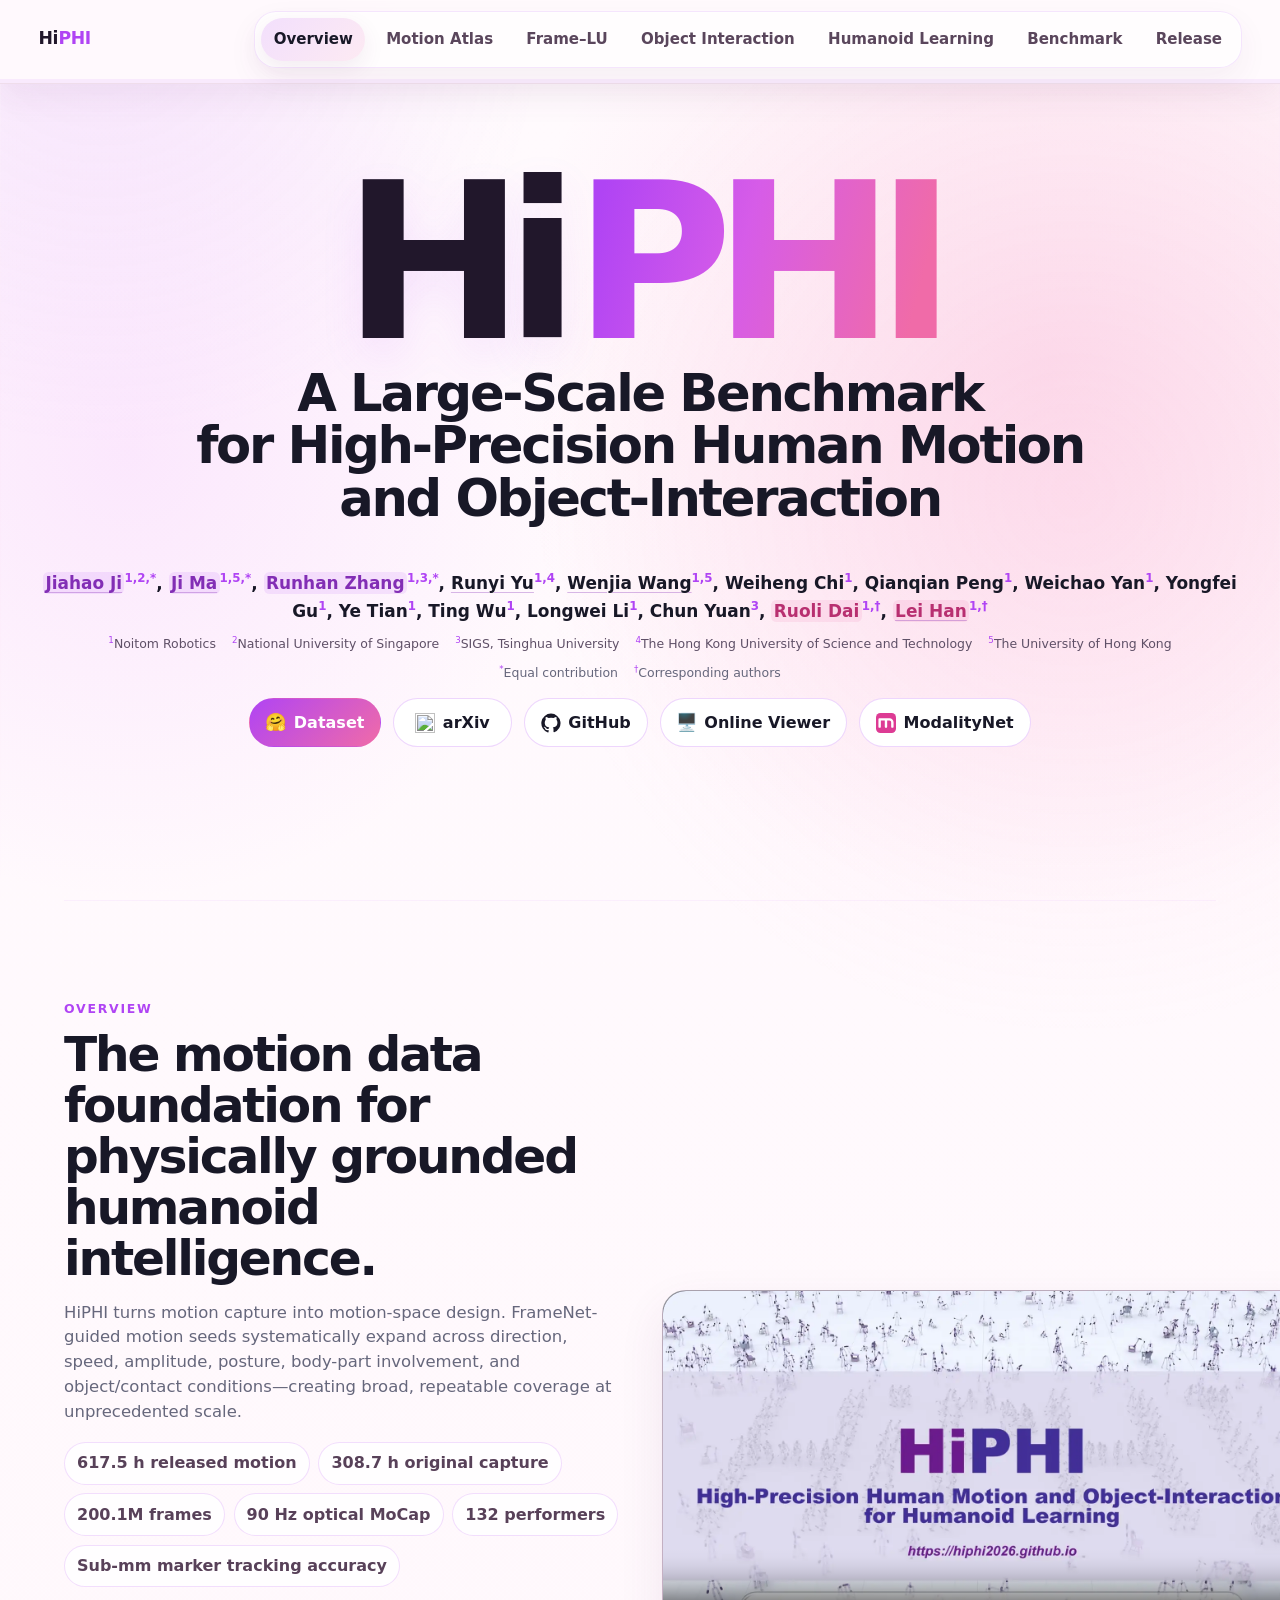
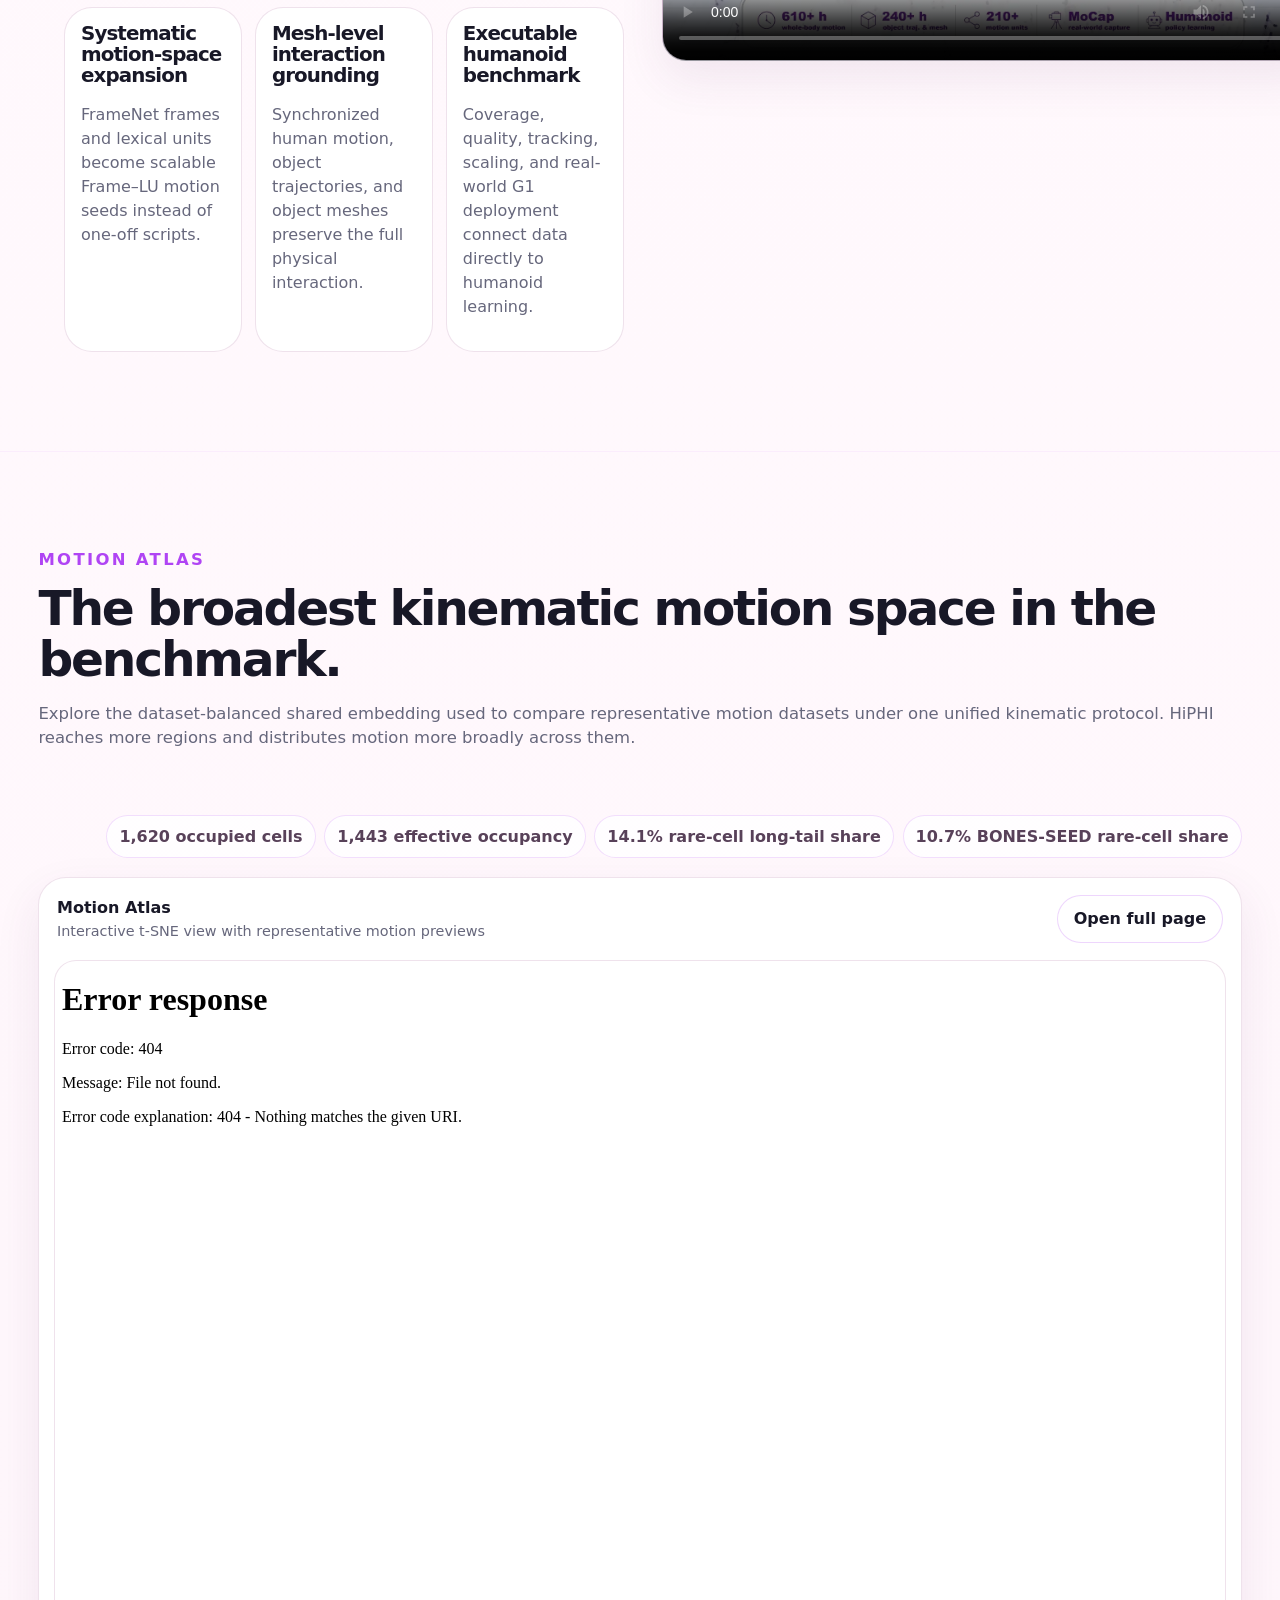
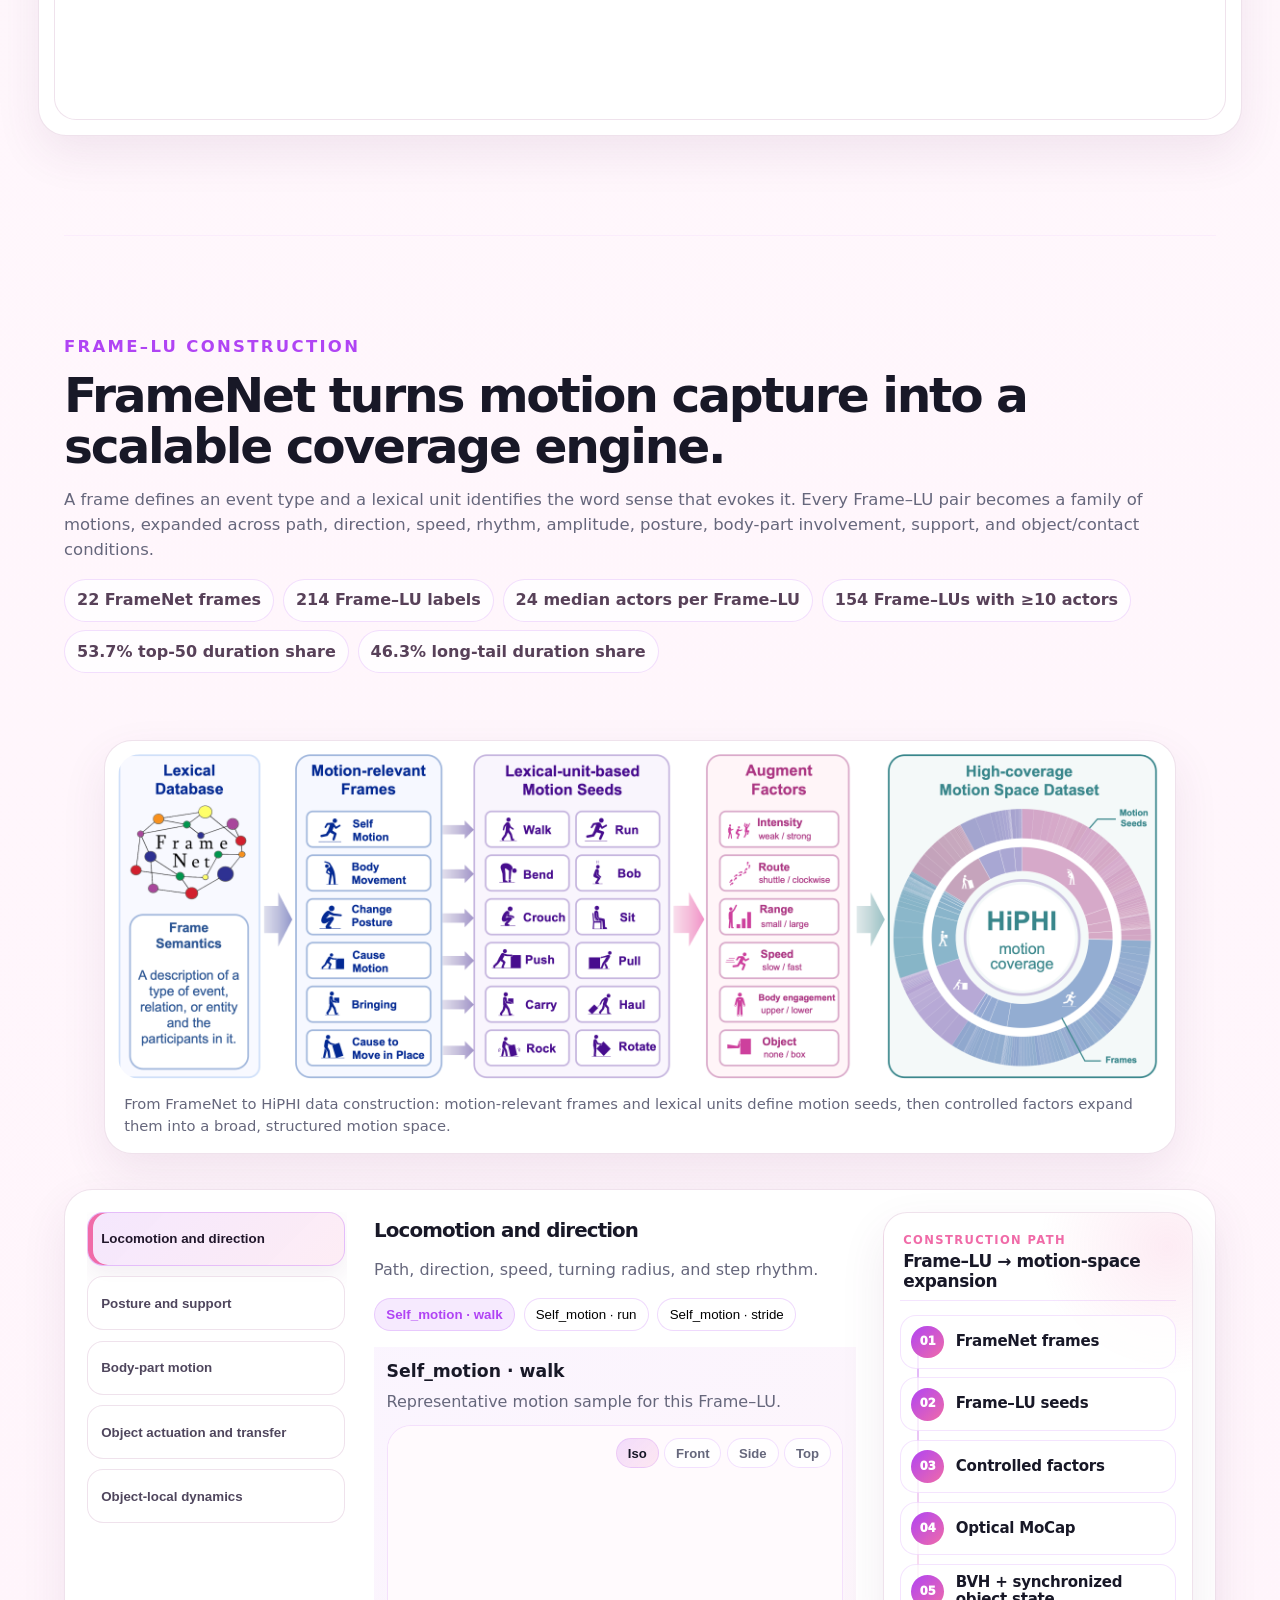
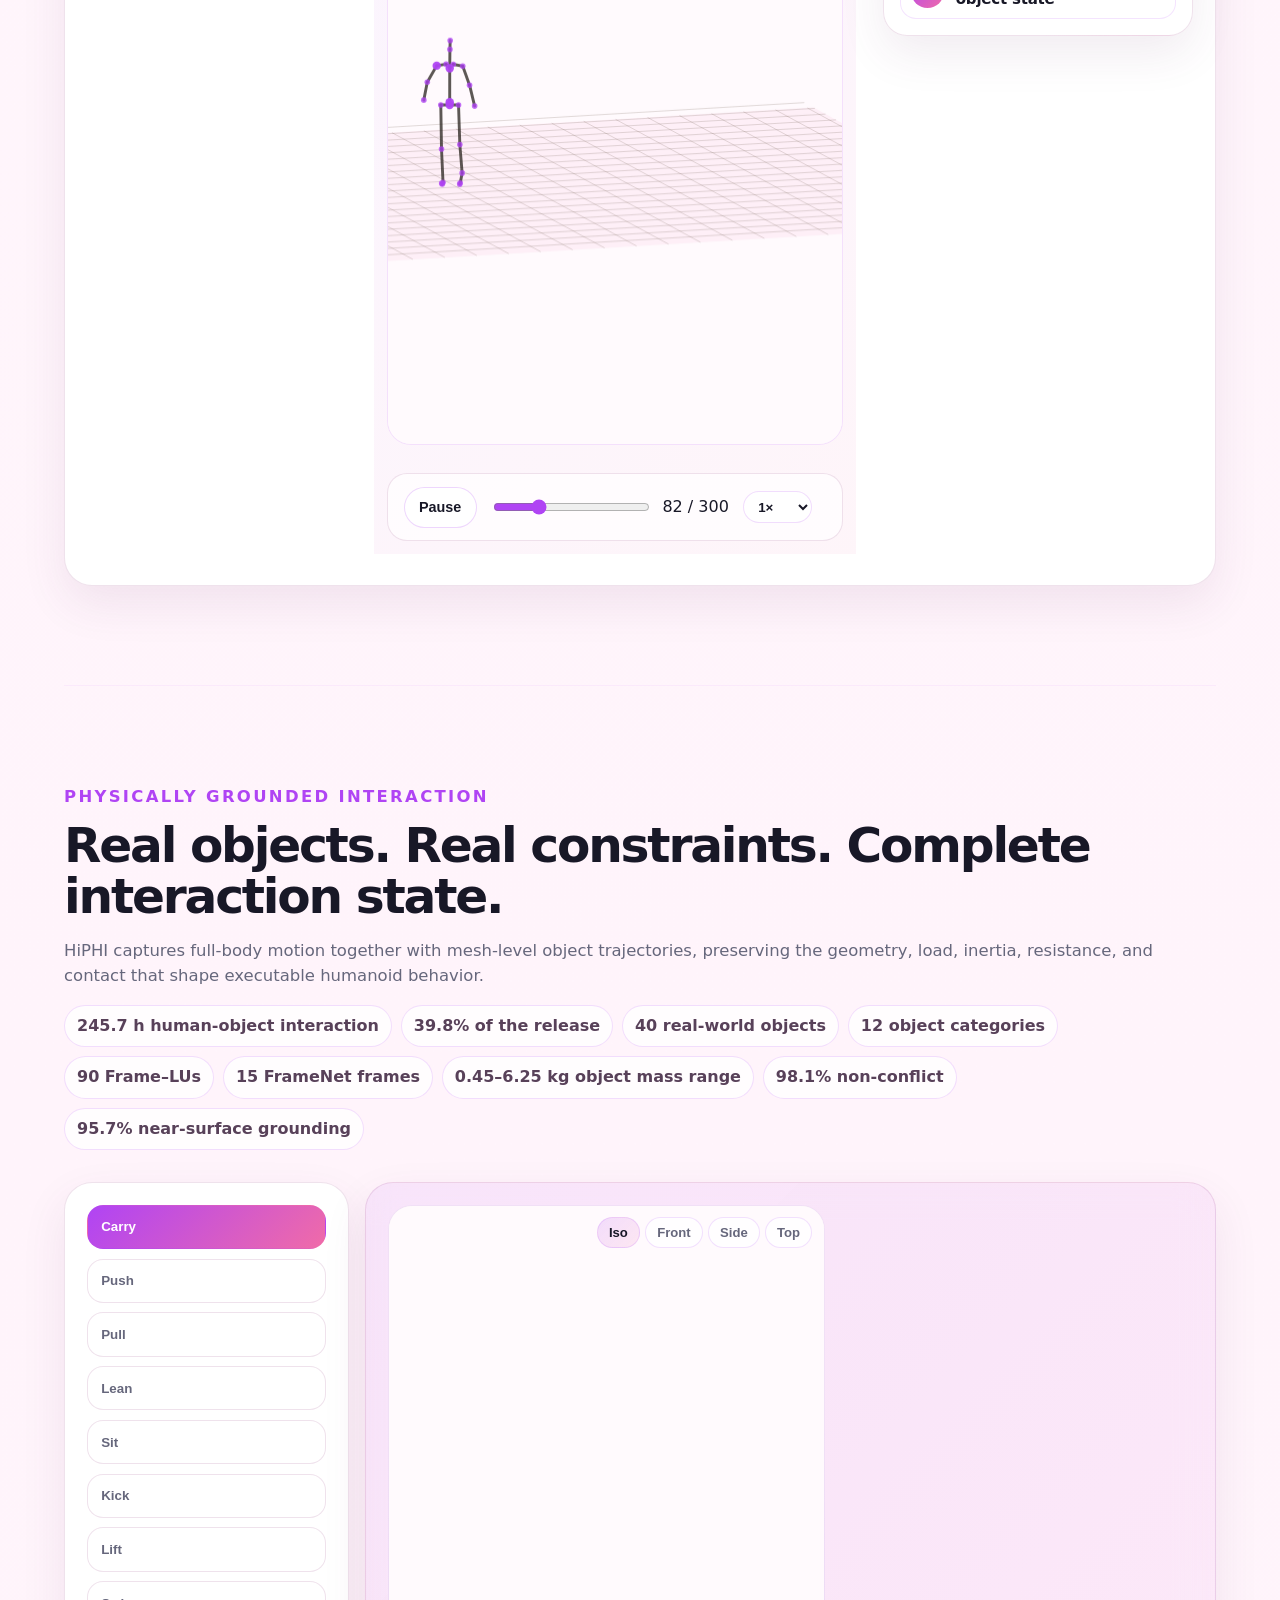
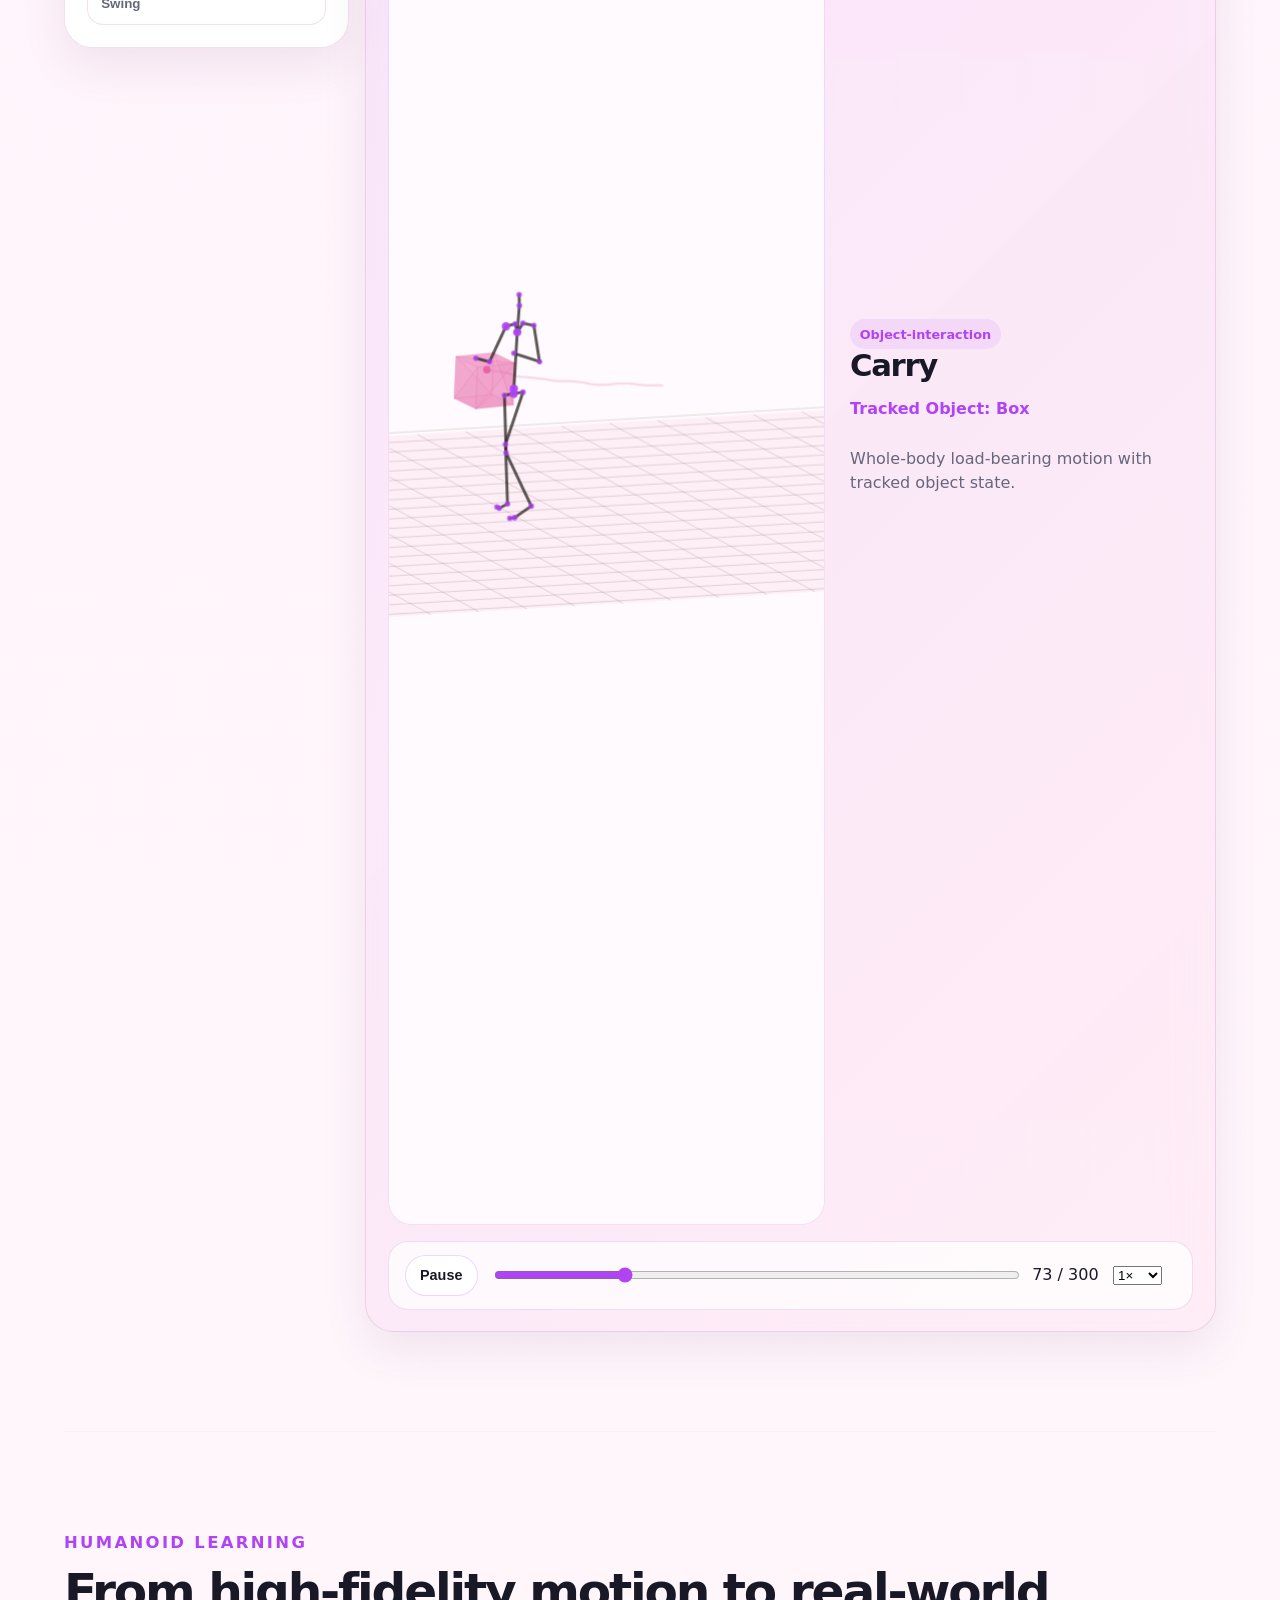
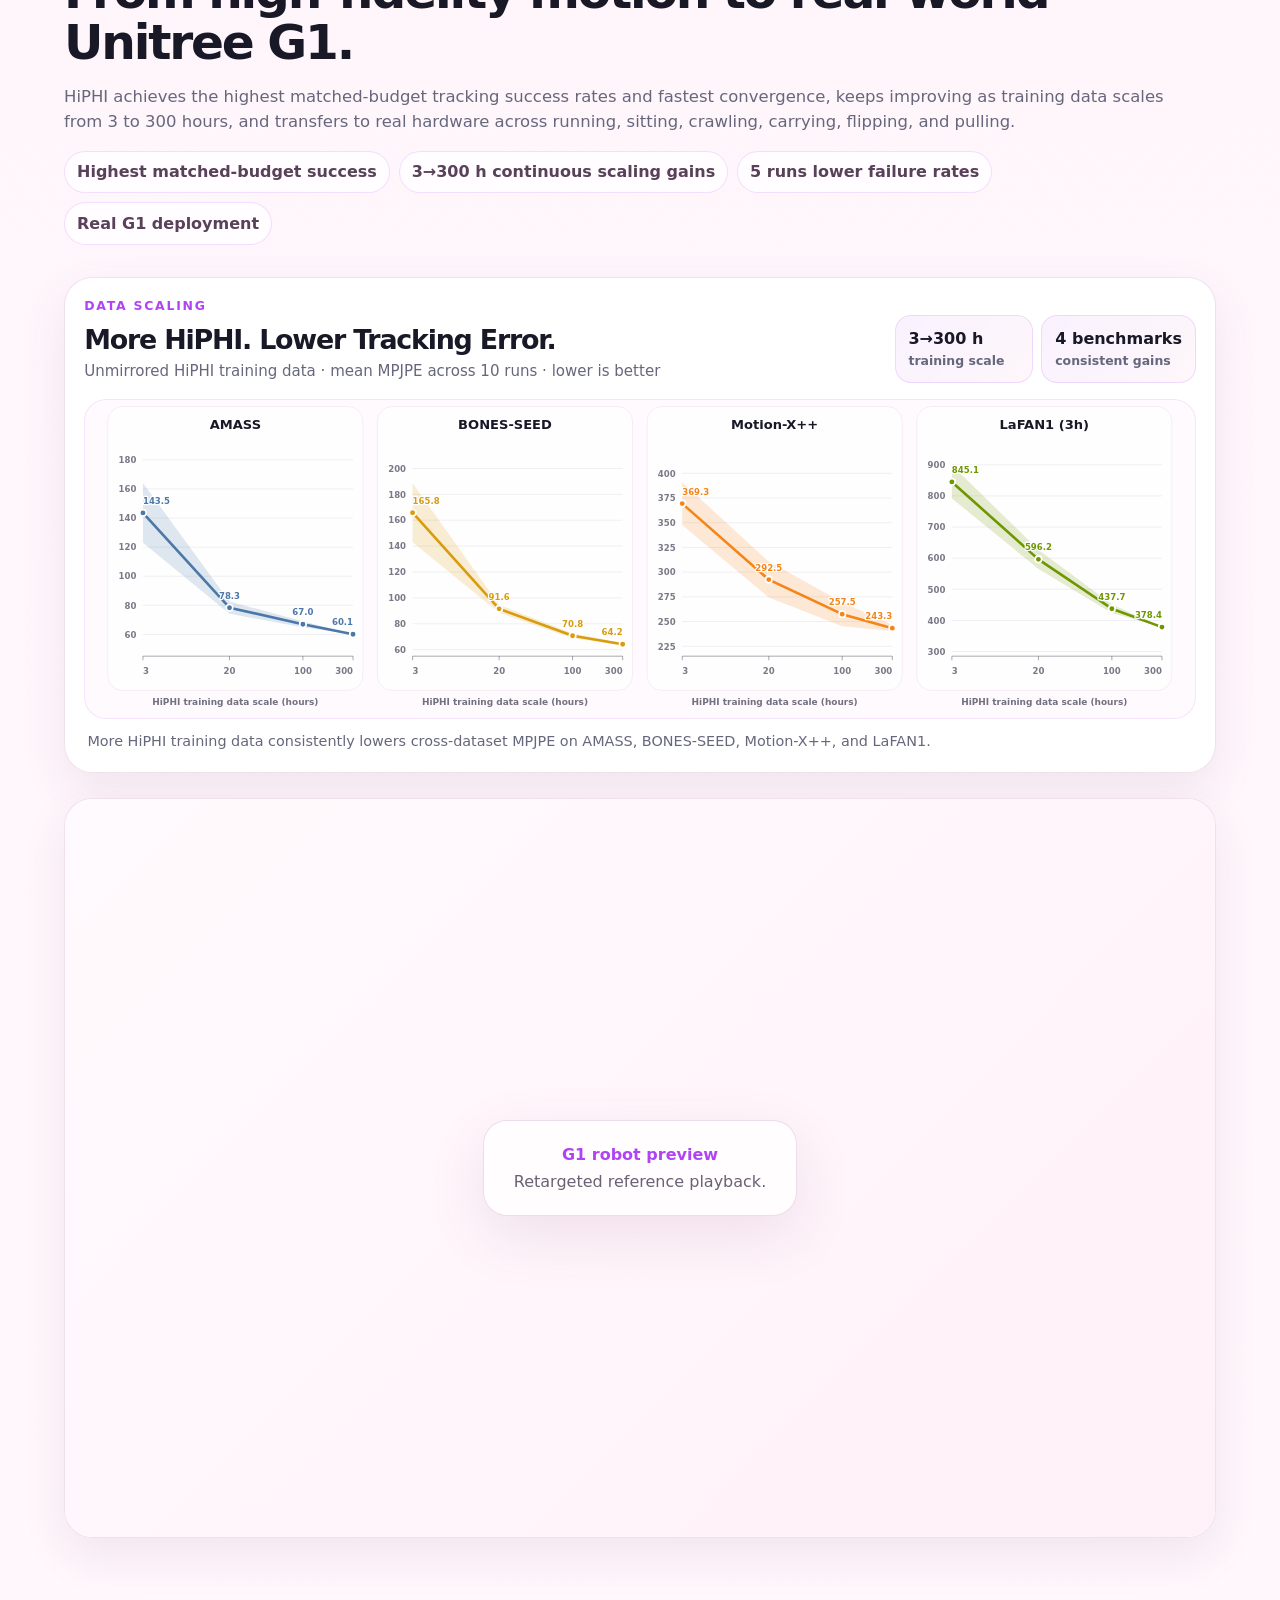
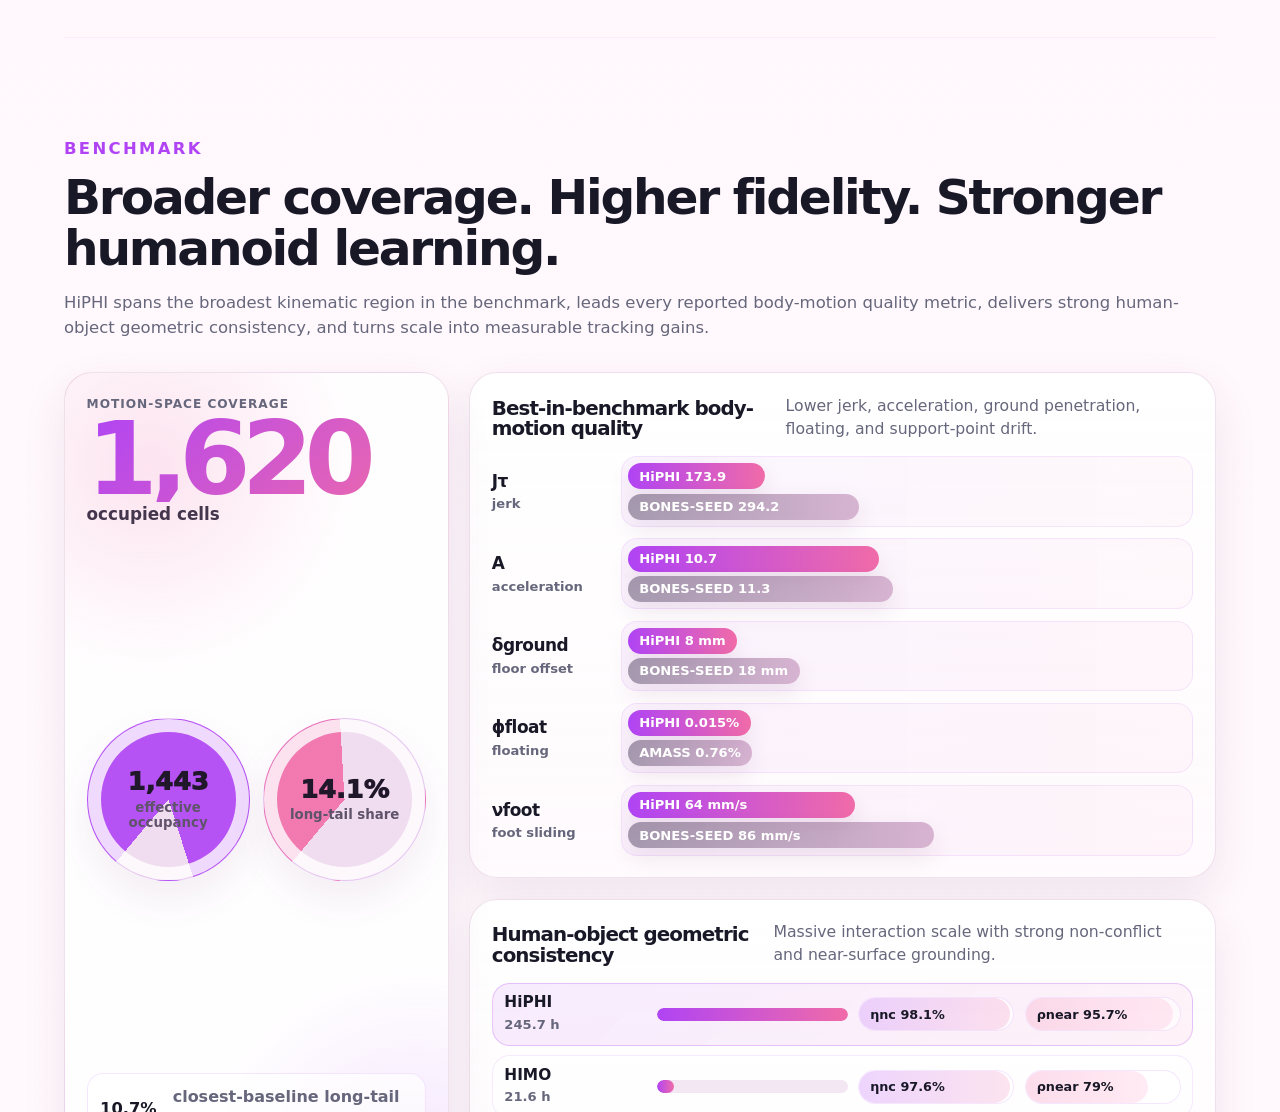
==== commit c5df17a4: "Link and highlight project authors" ====
--- a/index.html
+++ b/index.html
@@ -36,7 +36,7 @@
             <h1 class="hero-wordmark" aria-label="HiPHI"><span class="wordmark-hi">Hi</span><span class="wordmark-phi">PHI</span></h1>
             <h2 class="title-lines"><span>A Large-Scale Benchmark</span><span>for High-Precision Human Motion</span><span>and Object-Interaction</span></h2>
             <div class="paper-byline" aria-label="Paper authors and affiliations">
-              <p class="author-list">Jiahao Ji<sup>1,2,*</sup>, Ji Ma<sup>1,5,*</sup>, Runhan Zhang<sup>1,3,*</sup>, Runyi Yu<sup>1,4</sup>, Wenjia Wang<sup>1,5</sup>, Weiheng Chi<sup>1</sup>, Qianqian Peng<sup>1</sup>, Weichao Yan<sup>1</sup>, Yongfei Gu<sup>1</sup>, Ye Tian<sup>1</sup>, Ting Wu<sup>1</sup>, Longwei Li<sup>1</sup>, Chun Yuan<sup>3</sup>, Ruoli Dai<sup>1,†</sup>, Lei Han<sup>1,†</sup></p>
+              <p class="author-list"><a class="author-link author-emphasis is-equal" href="https://jiahao-ji-777.github.io/" target="_blank" rel="noopener">Jiahao Ji</a><sup>1,2,*</sup>, <a class="author-link author-emphasis is-equal" href="https://astrorix.github.io/" target="_blank" rel="noopener">Ji Ma</a><sup>1,5,*</sup>, <span class="author-emphasis is-equal">Runhan Zhang</span><sup>1,3,*</sup>, <a class="author-link" href="https://ingrid789.github.io/IngridYu/" target="_blank" rel="noopener">Runyi Yu</a><sup>1,4</sup>, <a class="author-link" href="https://wenjiawang0312.github.io/" target="_blank" rel="noopener">Wenjia Wang</a><sup>1,5</sup>, Weiheng Chi<sup>1</sup>, Qianqian Peng<sup>1</sup>, Weichao Yan<sup>1</sup>, Yongfei Gu<sup>1</sup>, Ye Tian<sup>1</sup>, Ting Wu<sup>1</sup>, Longwei Li<sup>1</sup>, Chun Yuan<sup>3</sup>, <span class="author-emphasis is-corresponding">Ruoli Dai</span><sup>1,†</sup>, <a class="author-link author-emphasis is-corresponding" href="https://www.leihan.org/" target="_blank" rel="noopener">Lei Han</a><sup>1,†</sup></p>
               <p class="affiliation-list"><span><sup>1</sup>Noitom Robotics</span><span><sup>2</sup>National University of Singapore</span><span><sup>3</sup>SIGS, Tsinghua University</span><span><sup>4</sup>The Hong Kong University of Science and Technology</span><span><sup>5</sup>The University of Hong Kong</span></p>
               <p class="author-notes"><span><sup>*</sup>Equal contribution</span><span><sup>†</sup>Corresponding authors</span></p>
             </div>
--- a/static/css/hiphi.css
+++ b/static/css/hiphi.css
@@ -599,6 +599,37 @@
   font-size: clamp(1.06rem, 1.12vw, 1.34rem);
   line-height: 1.66;
   font-weight: 780;
+}
+.author-link {
+  border-radius: .3em;
+  text-decoration: underline;
+  text-decoration-color: rgba(130,46,181,.32);
+  text-decoration-thickness: 1px;
+  text-underline-offset: .16em;
+  transition: filter .16s ease, text-decoration-color .16s ease;
+}
+.author-link:hover {
+  filter: brightness(.82);
+  text-decoration-color: currentColor;
+}
+.author-link:focus-visible {
+  outline: 2px solid rgba(176,68,244,.45);
+  outline-offset: 3px;
+}
+.author-emphasis {
+  padding: .04em .14em;
+  border-radius: .32em;
+  font-weight: 900;
+  box-decoration-break: clone;
+  -webkit-box-decoration-break: clone;
+}
+.author-emphasis.is-equal {
+  color: #822eb5;
+  background: rgba(176,68,244,.11);
+}
+.author-emphasis.is-corresponding {
+  color: #b82f70;
+  background: rgba(240,107,168,.13);
 }
 .affiliation-list,
 .author-notes {
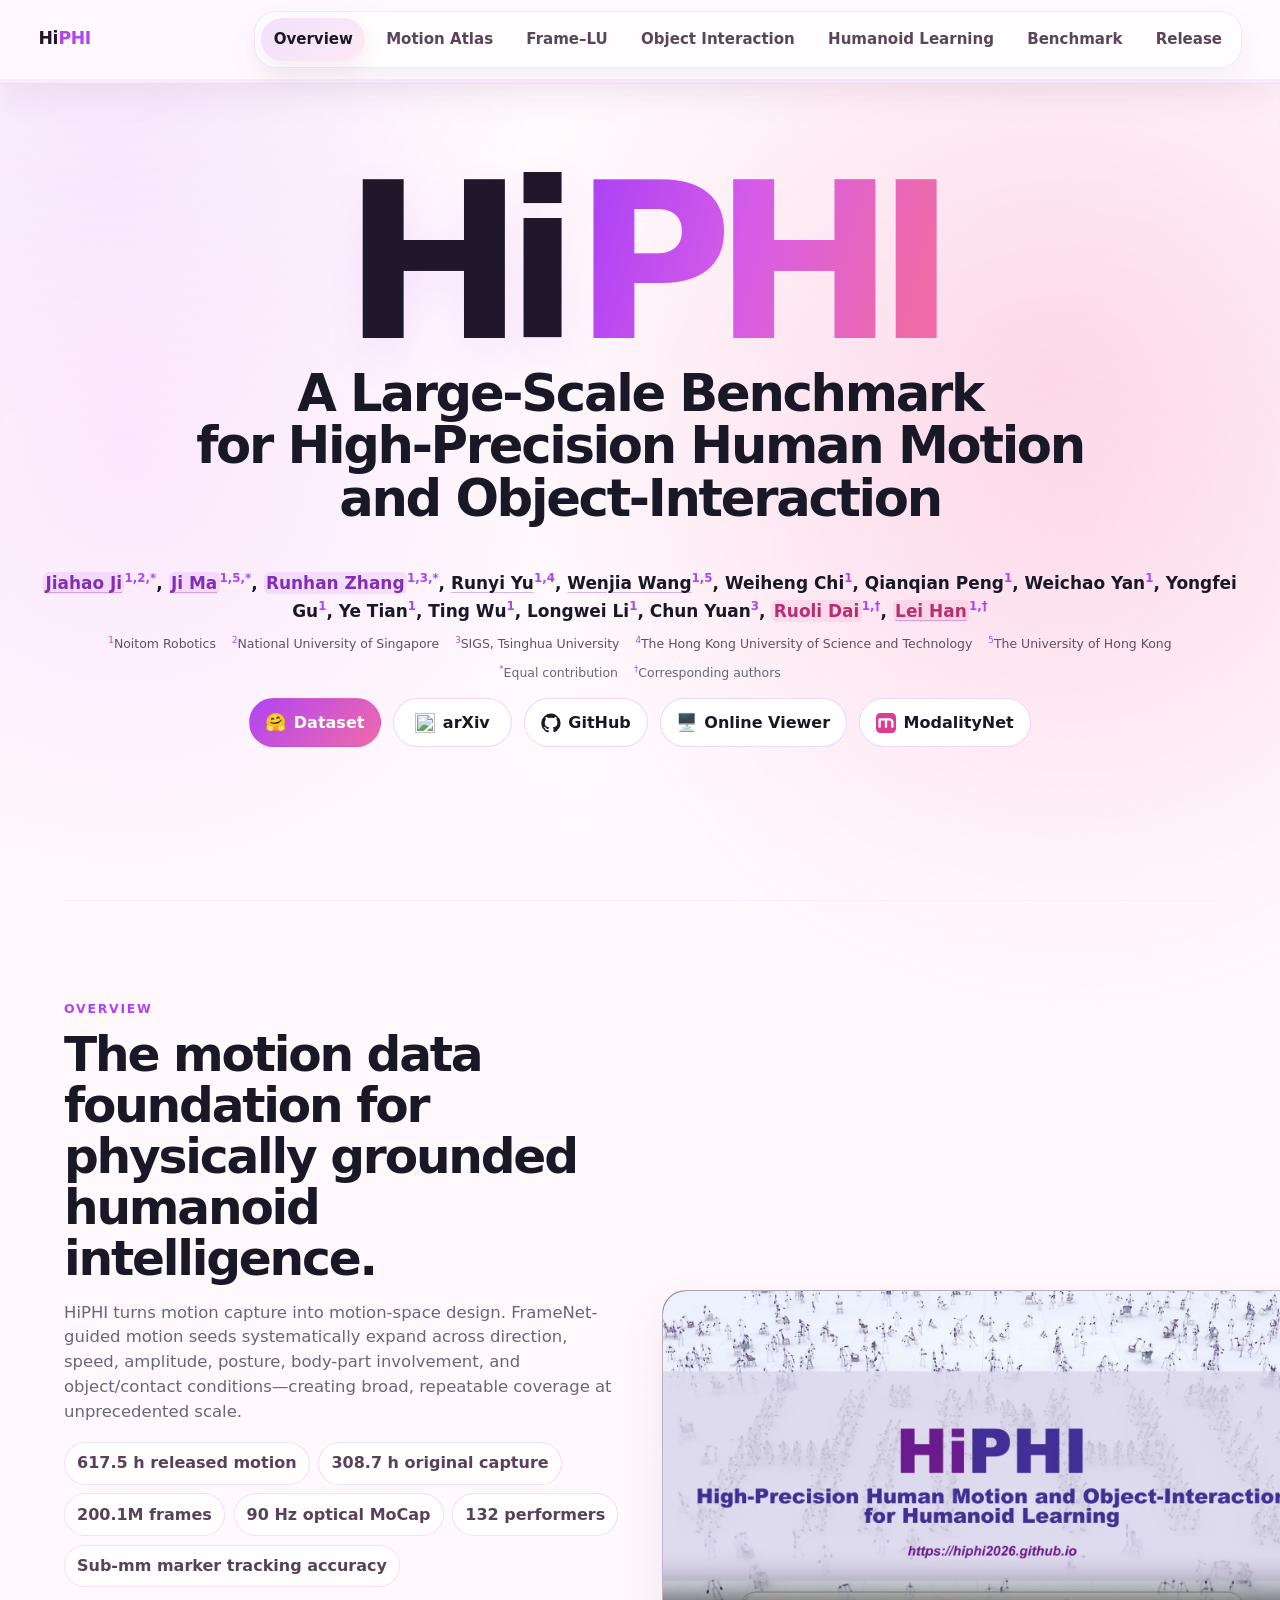
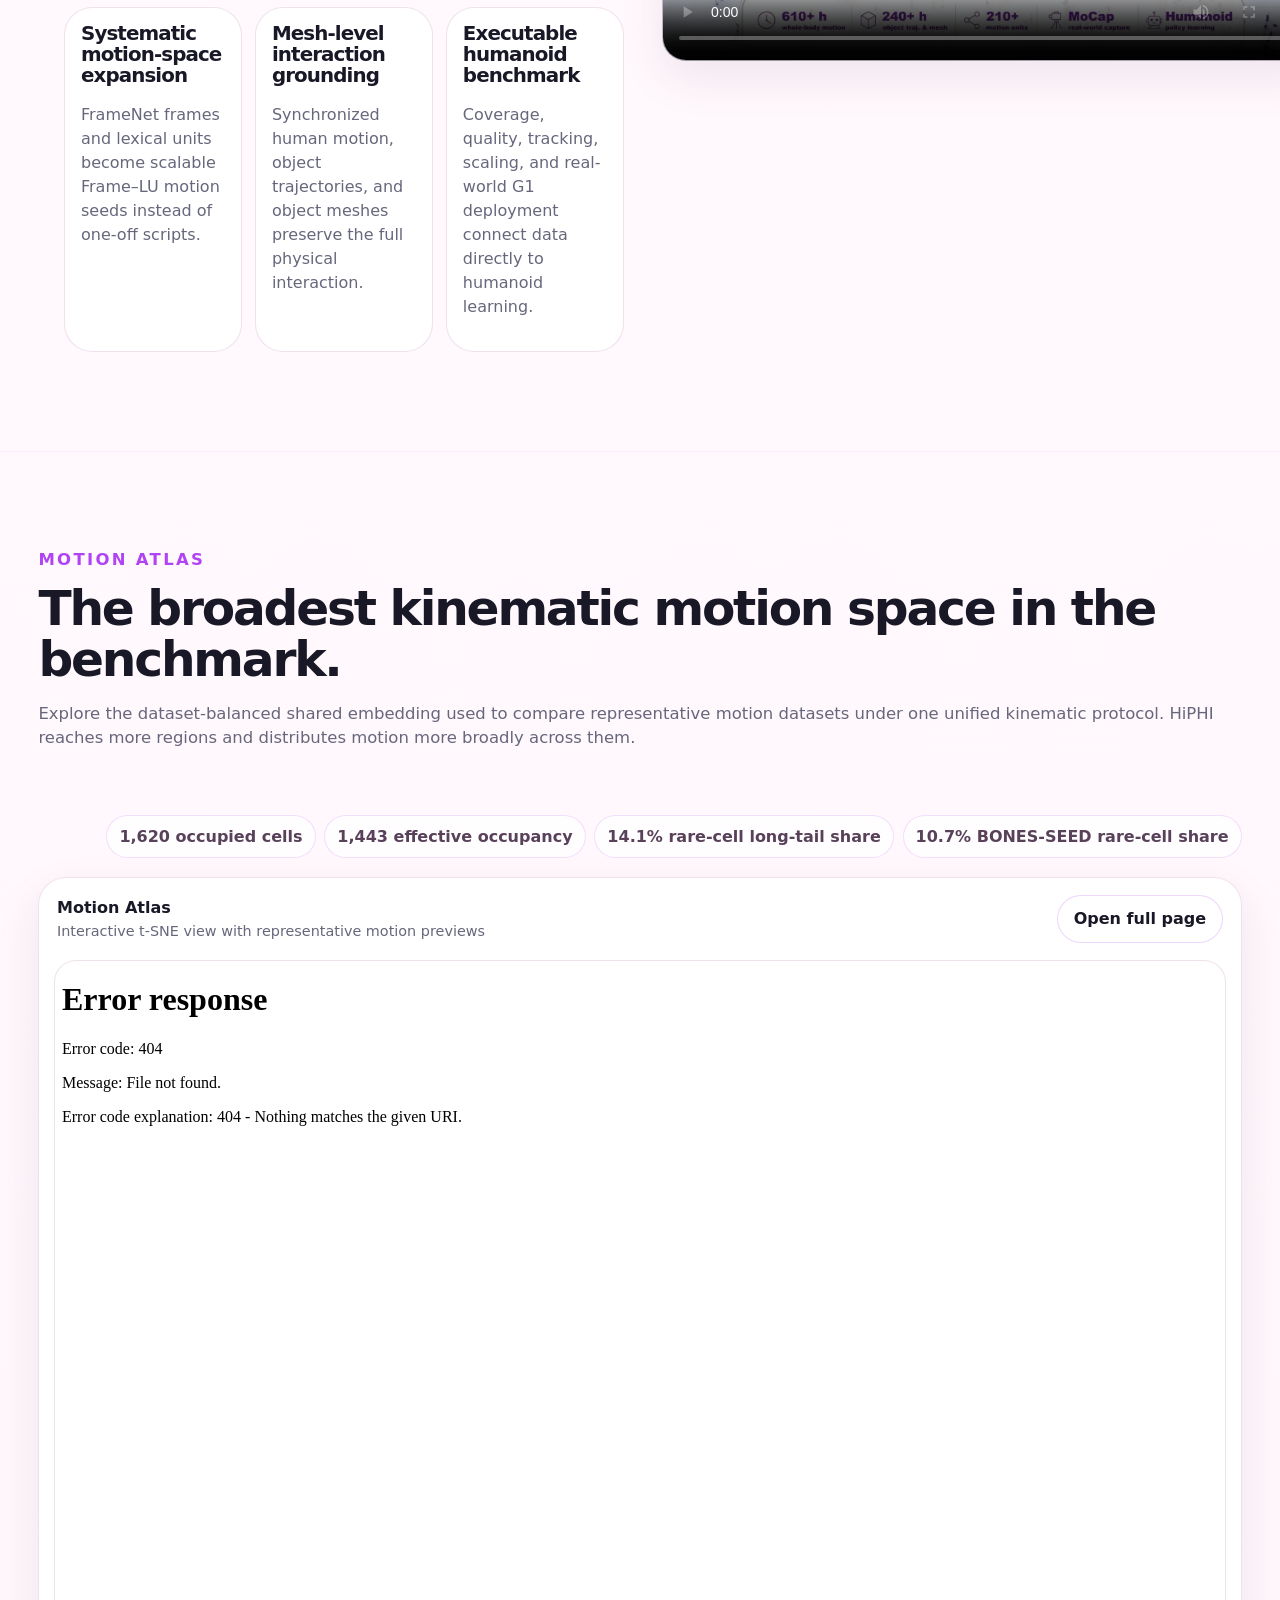
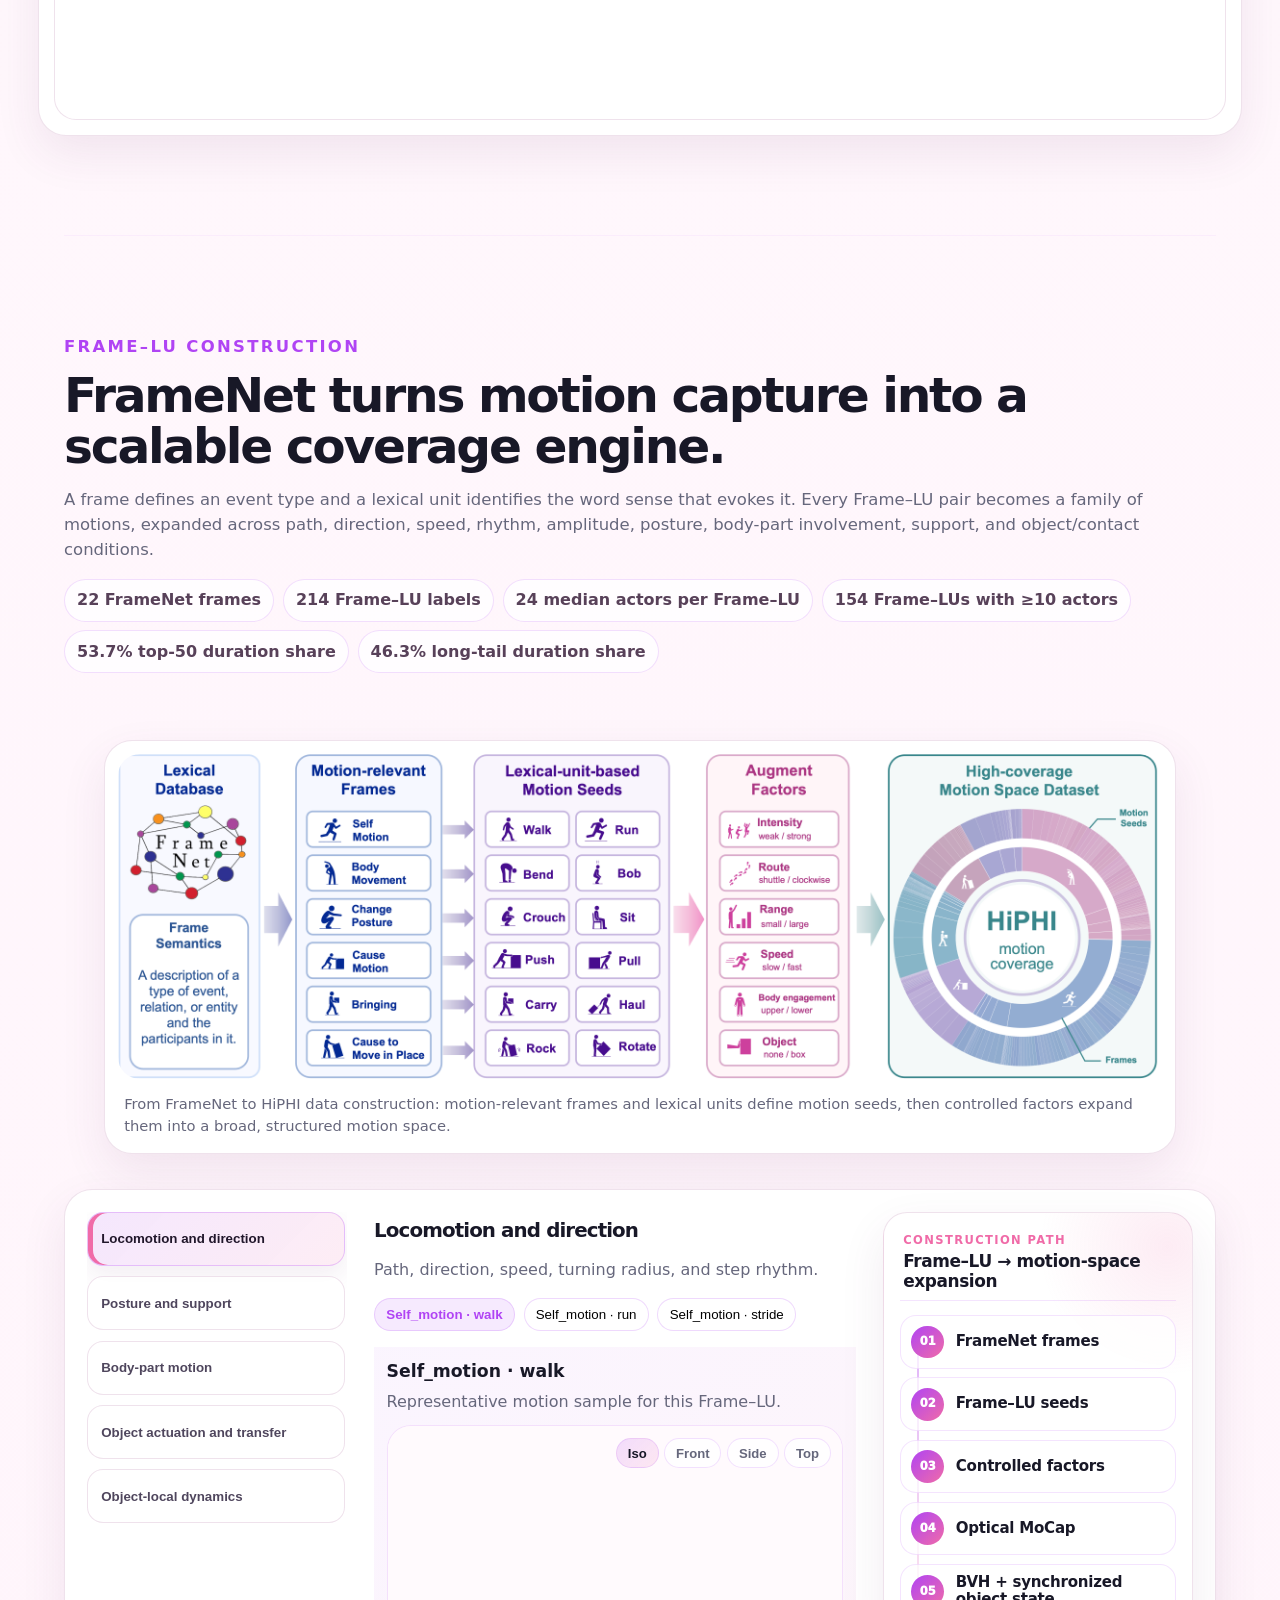
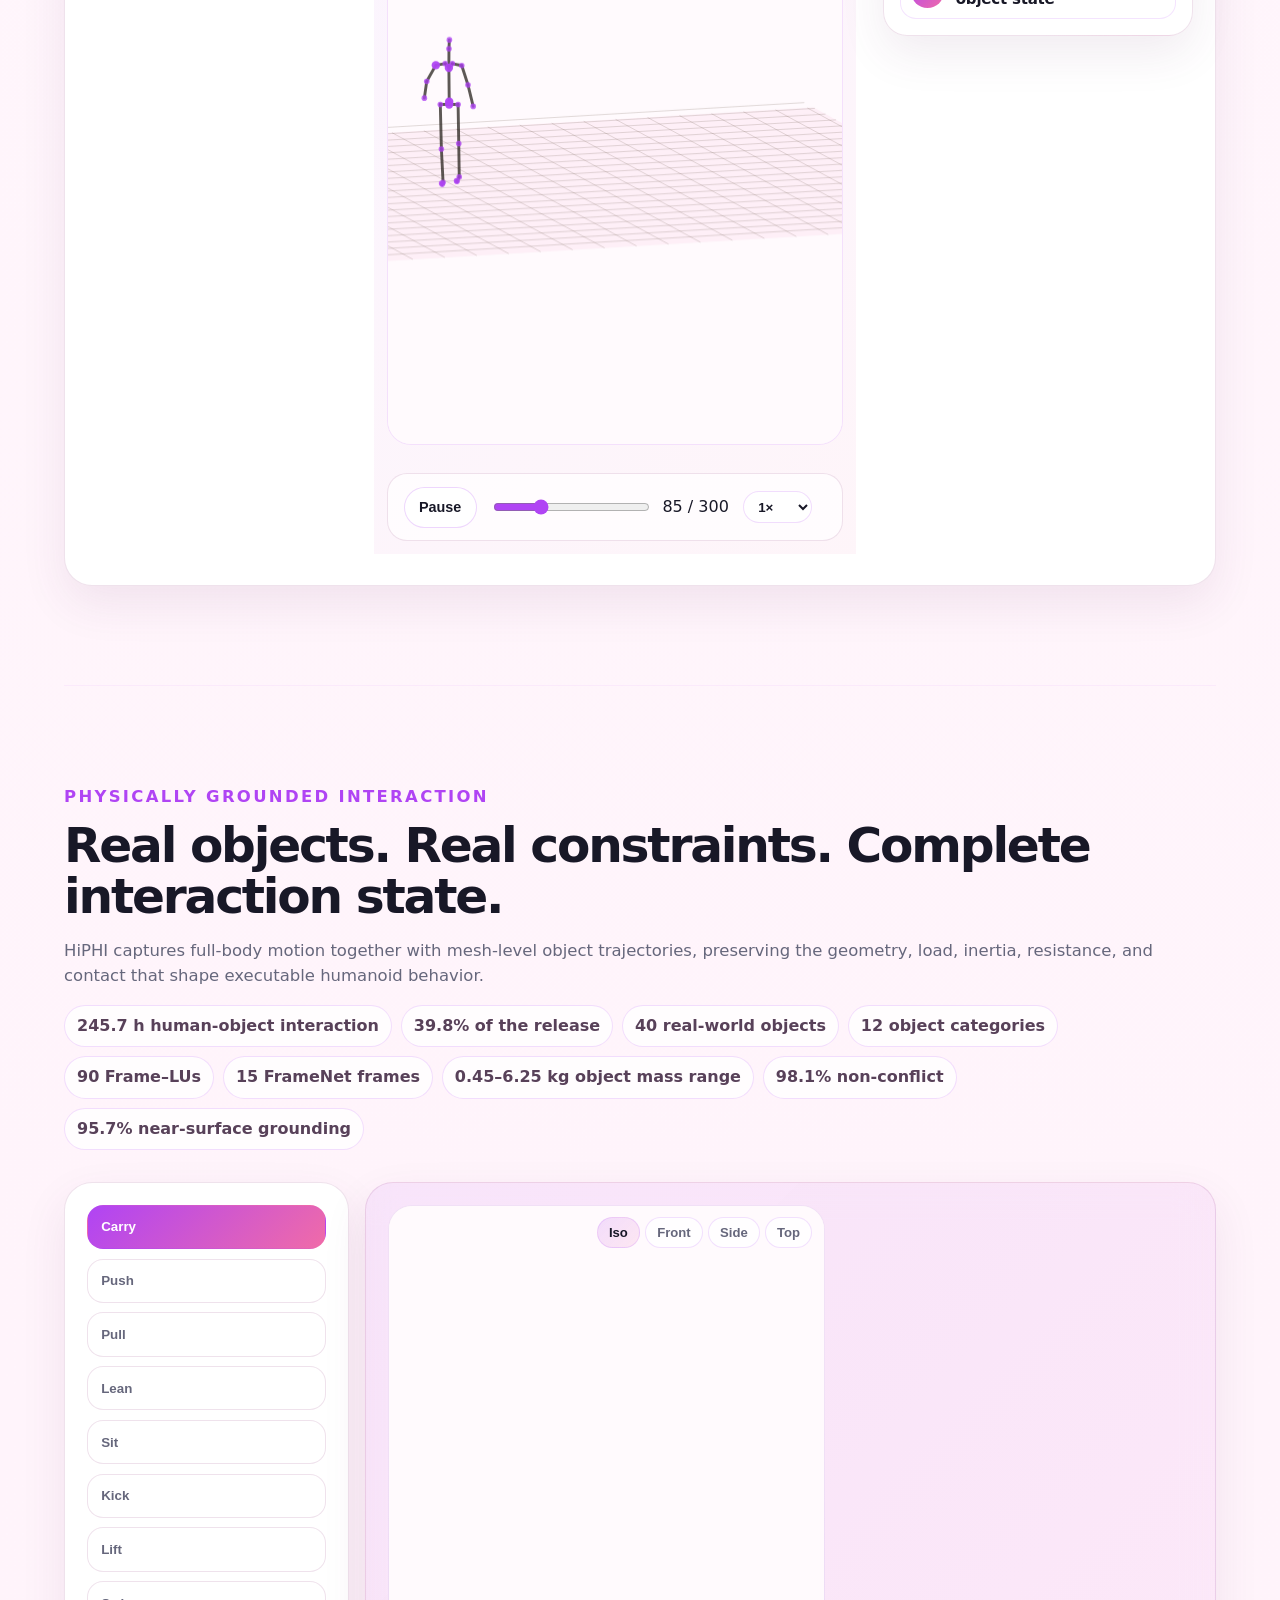
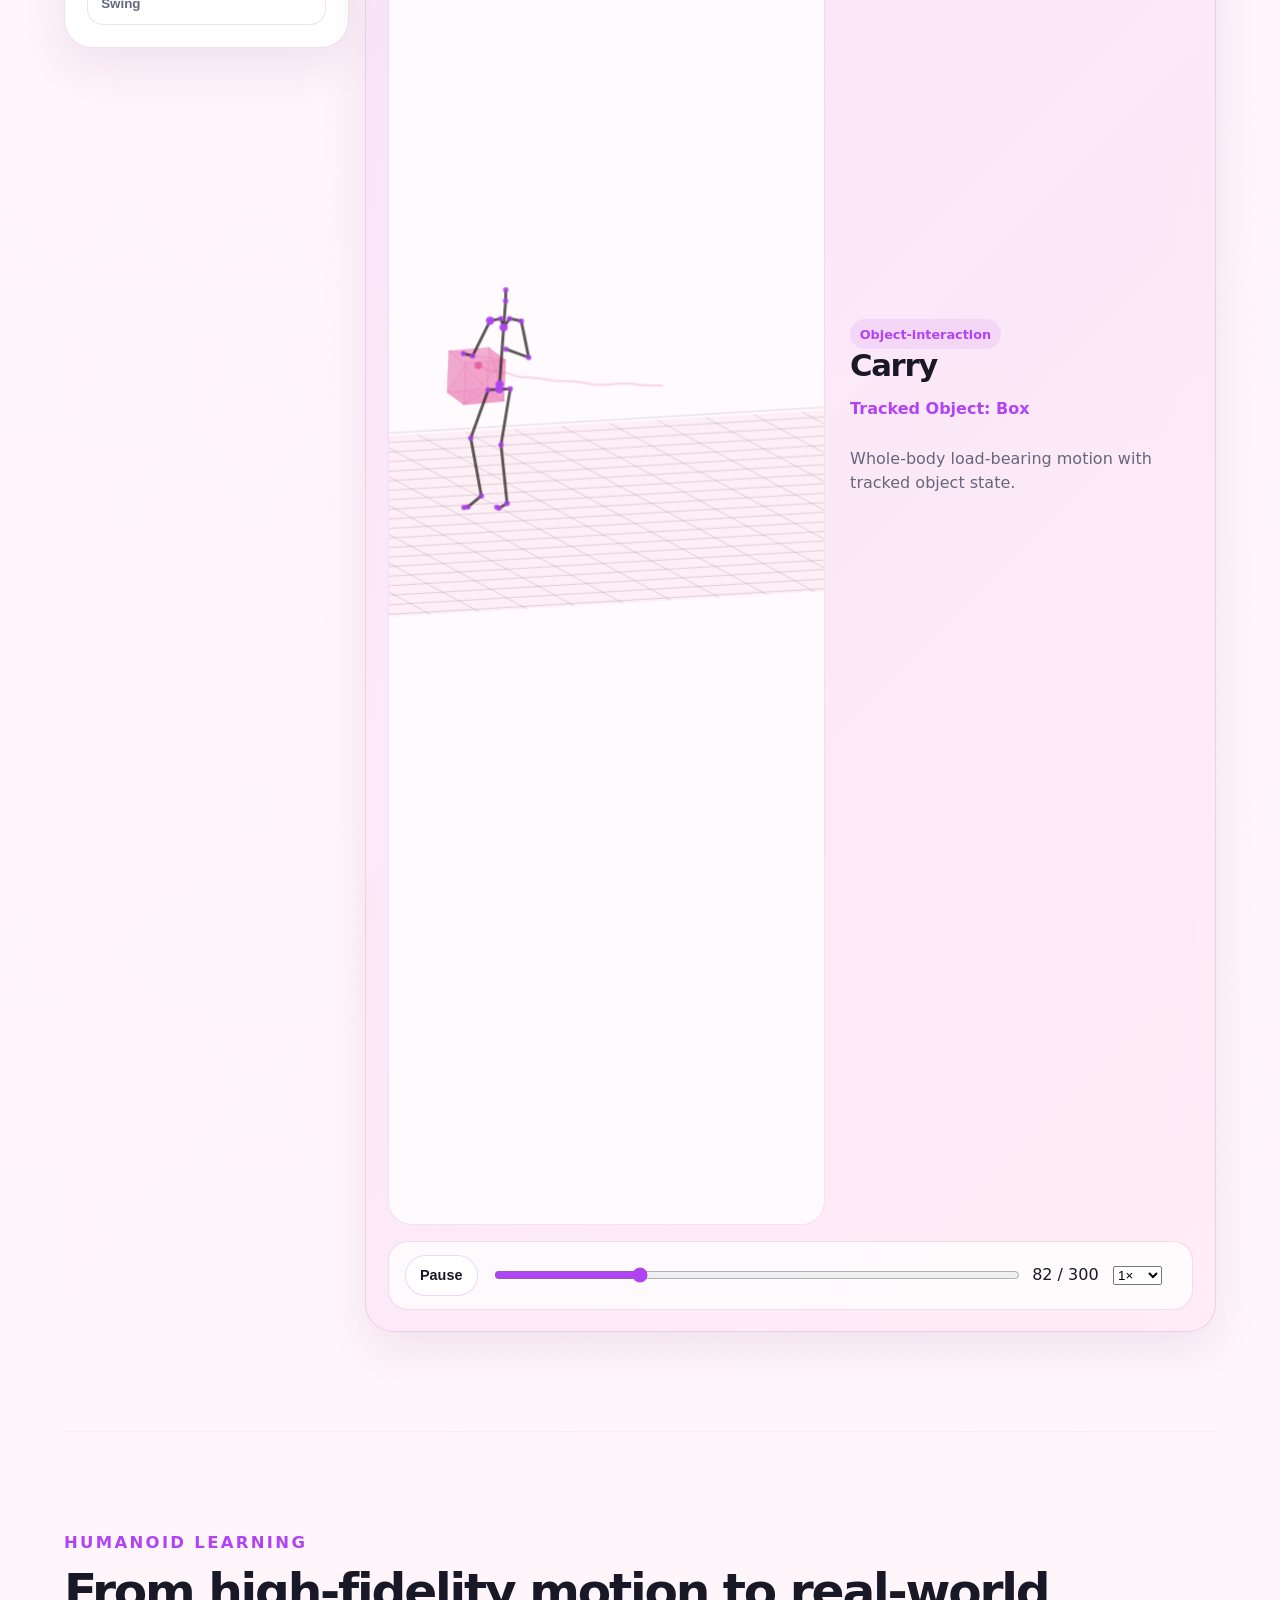
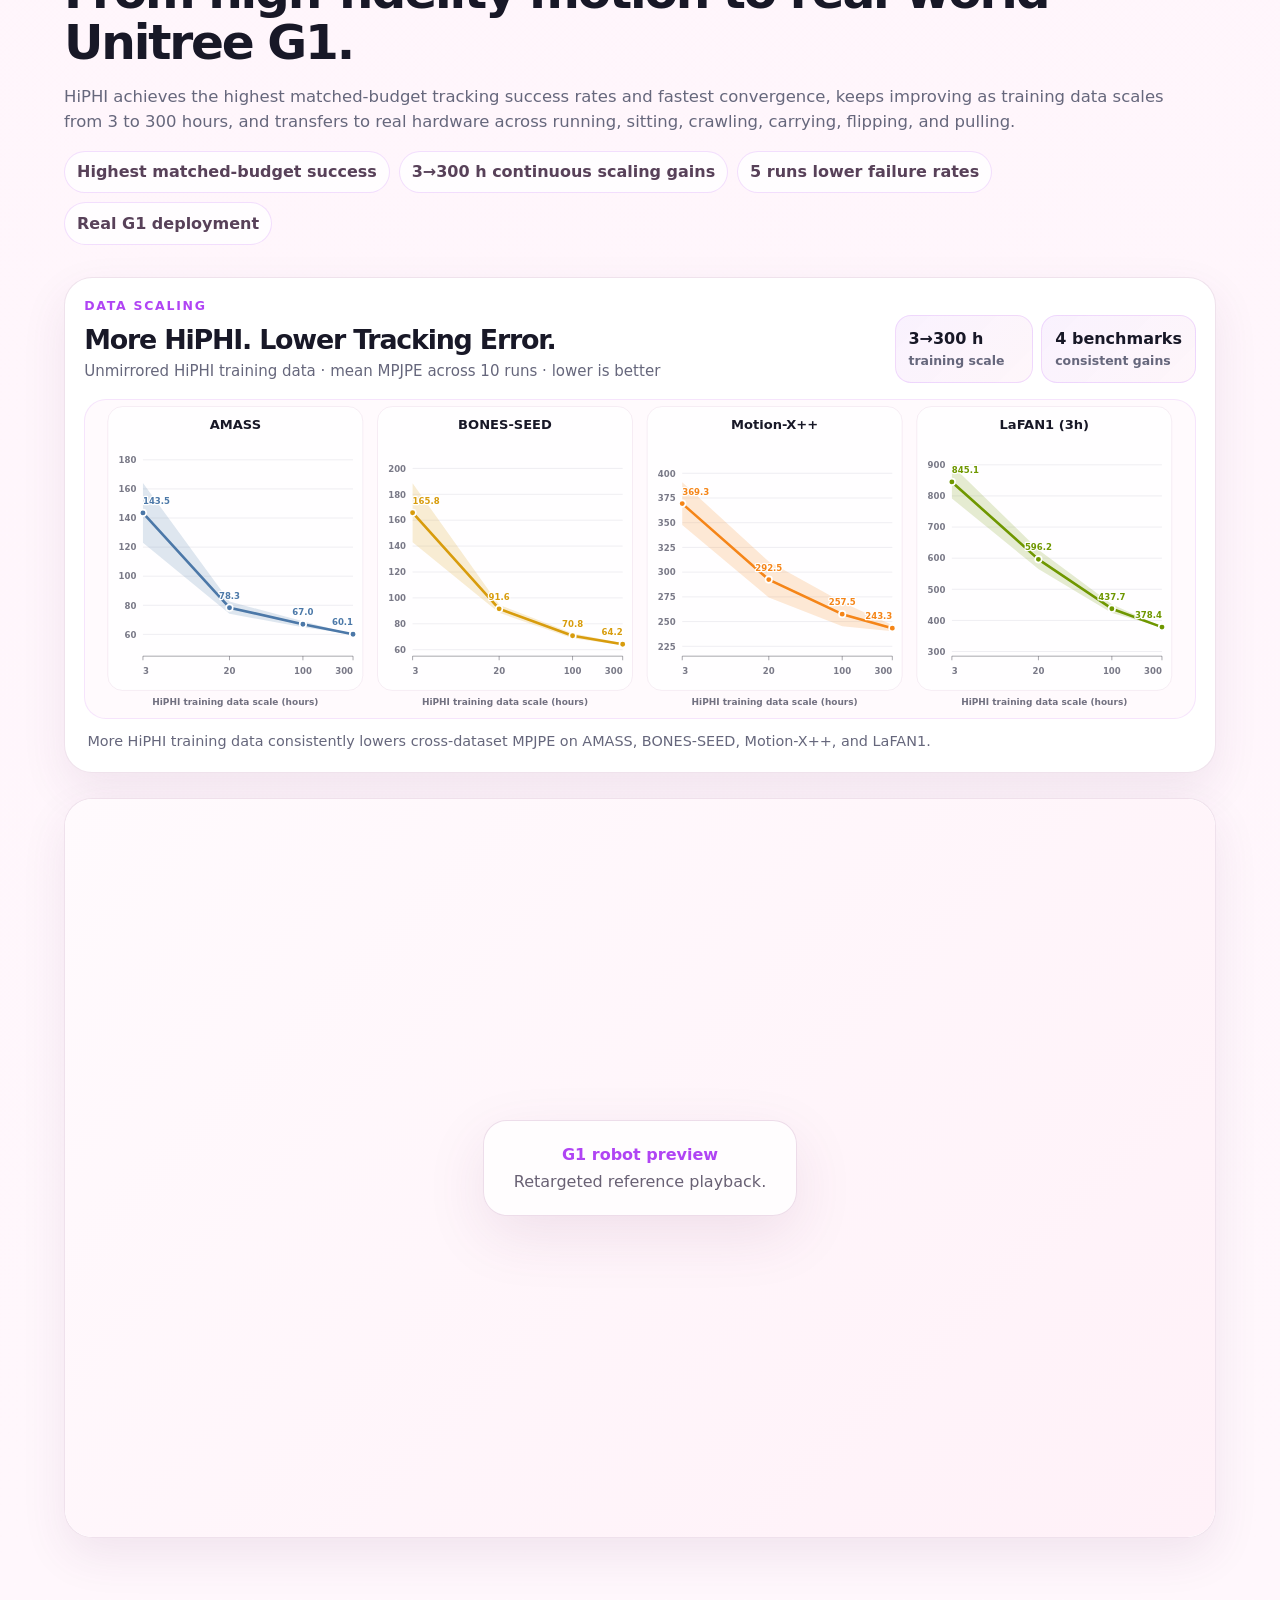
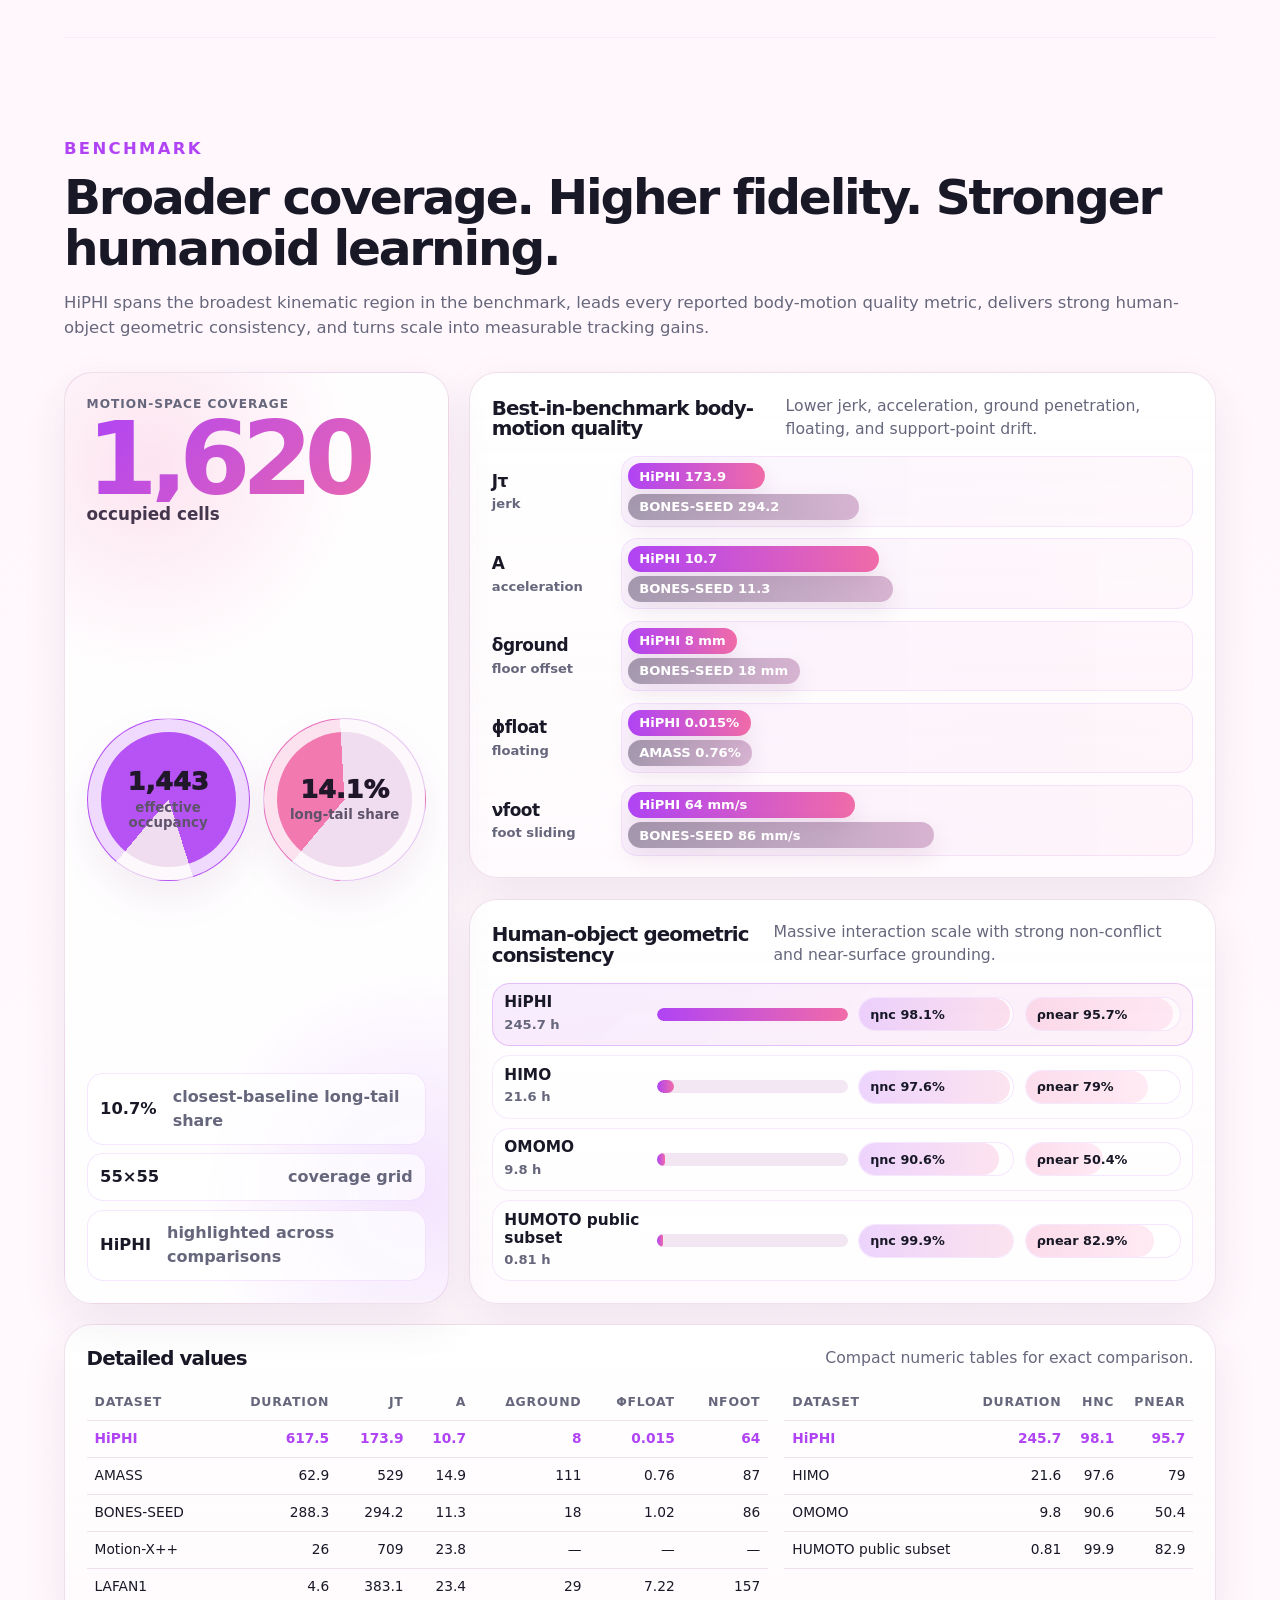
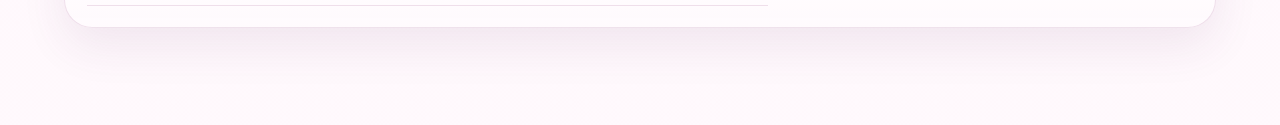
==== commit 4ead8eb2: "Add citation section to project pages" ====
--- a/index.html
+++ b/index.html
@@ -290,6 +290,26 @@
         </article>
       </div>
     </section>
+
+    <section id="citation" class="section-pad content-grid citation-section site-section">
+      <div class="section-heading compact">
+        <p class="eyebrow">Citation</p>
+        <h2>Cite HiPHI.</h2>
+        <p>If HiPHI supports your research, please cite our <a class="citation-paper-link" href="https://arxiv.org/abs/2608.16222" target="_blank" rel="noopener">arXiv paper</a>.</p>
+      </div>
+      <article class="card citation-card">
+        <pre tabindex="0" aria-label="BibTeX citation for HiPHI"><code>@article{ji2026hiphi,
+  title         = {{HiPHI}: A Large-Scale Benchmark for High-Precision Human Motion and Object-Interaction},
+  author        = {Ji, Jiahao and Ma, Ji and Zhang, Runhan and Yu, Runyi and Wang, Wenjia and Chi, Weiheng and Peng, Qianqian and Yan, Weichao and Gu, Yongfei and Tian, Ye and Wu, Ting and Li, Longwei and Yuan, Chun and Dai, Ruoli and Han, Lei},
+  journal       = {arXiv preprint arXiv:2608.16222},
+  year          = {2026},
+  eprint        = {2608.16222},
+  archivePrefix = {arXiv},
+  primaryClass  = {cs.RO},
+  url           = {https://arxiv.org/abs/2608.16222}
+}</code></pre>
+      </article>
+    </section>
   </main>
 
   <footer class="site-footer">
--- a/static/css/hiphi.css
+++ b/static/css/hiphi.css
@@ -1513,3 +1513,46 @@
   width: 100%;
   margin-right: 0;
 }
+
+/* Final paper citation block. */
+.citation-section {
+  padding-top: 4rem;
+}
+.citation-section .section-heading {
+  margin-bottom: 1.2rem;
+}
+.citation-paper-link {
+  color: #822eb5;
+  font-weight: 850;
+  text-decoration: underline;
+  text-decoration-color: rgba(130,46,181,.35);
+  text-underline-offset: .16em;
+}
+.citation-paper-link:hover {
+  text-decoration-color: currentColor;
+}
+.citation-paper-link:focus-visible {
+  outline: 2px solid rgba(176,68,244,.45);
+  outline-offset: 3px;
+  border-radius: .2em;
+}
+.citation-card {
+  padding: clamp(1rem, 1.7vw, 1.5rem);
+  background:
+    radial-gradient(circle at 90% 0, rgba(240,107,168,.12), transparent 20rem),
+    rgba(255,255,255,.9);
+}
+.citation-card pre {
+  margin: 0;
+  padding: clamp(1rem, 1.8vw, 1.5rem);
+  overflow-x: auto;
+  border-radius: 20px;
+  background: #171522;
+  color: #f8f2fb;
+  font: 600 clamp(.76rem, .8vw, .9rem)/1.65 ui-monospace, SFMono-Regular, Menlo, Monaco, Consolas, "Liberation Mono", monospace;
+  tab-size: 2;
+}
+.citation-card pre:focus-visible {
+  outline: 3px solid rgba(176,68,244,.45);
+  outline-offset: 3px;
+}
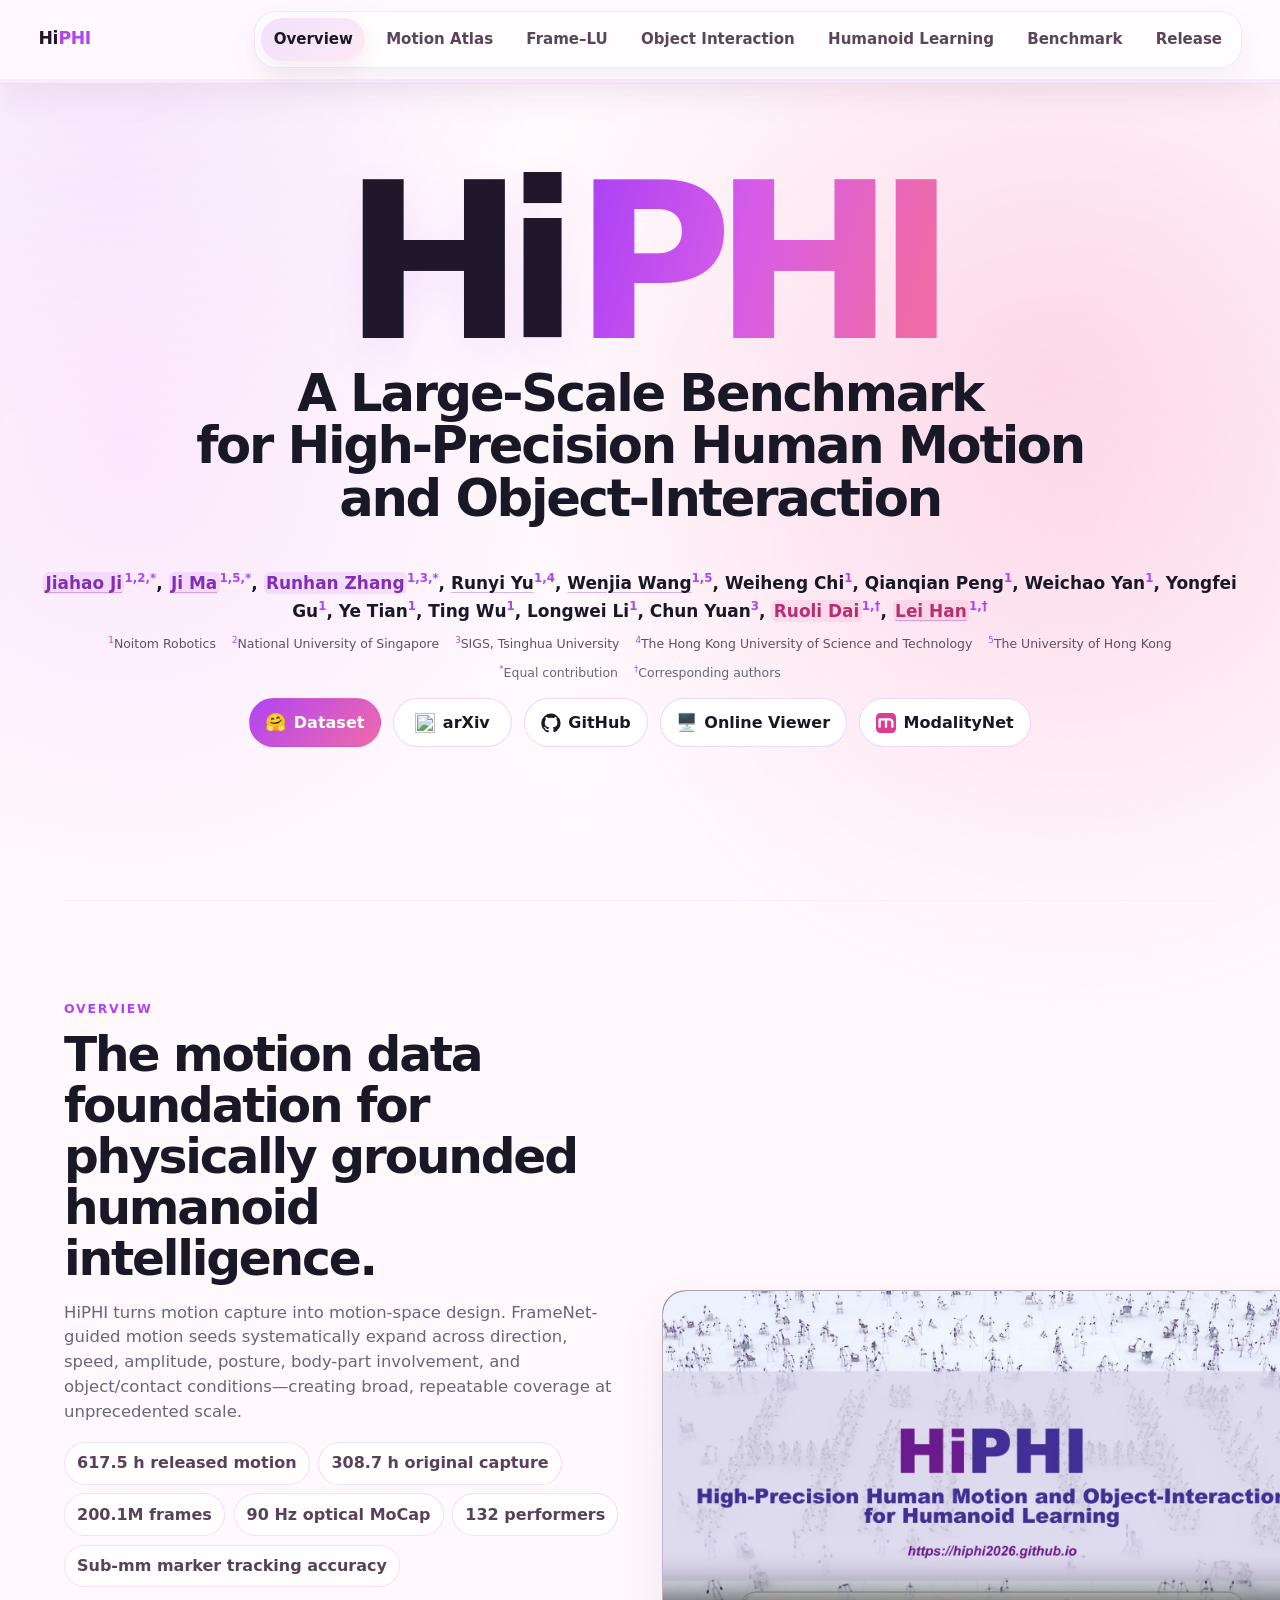
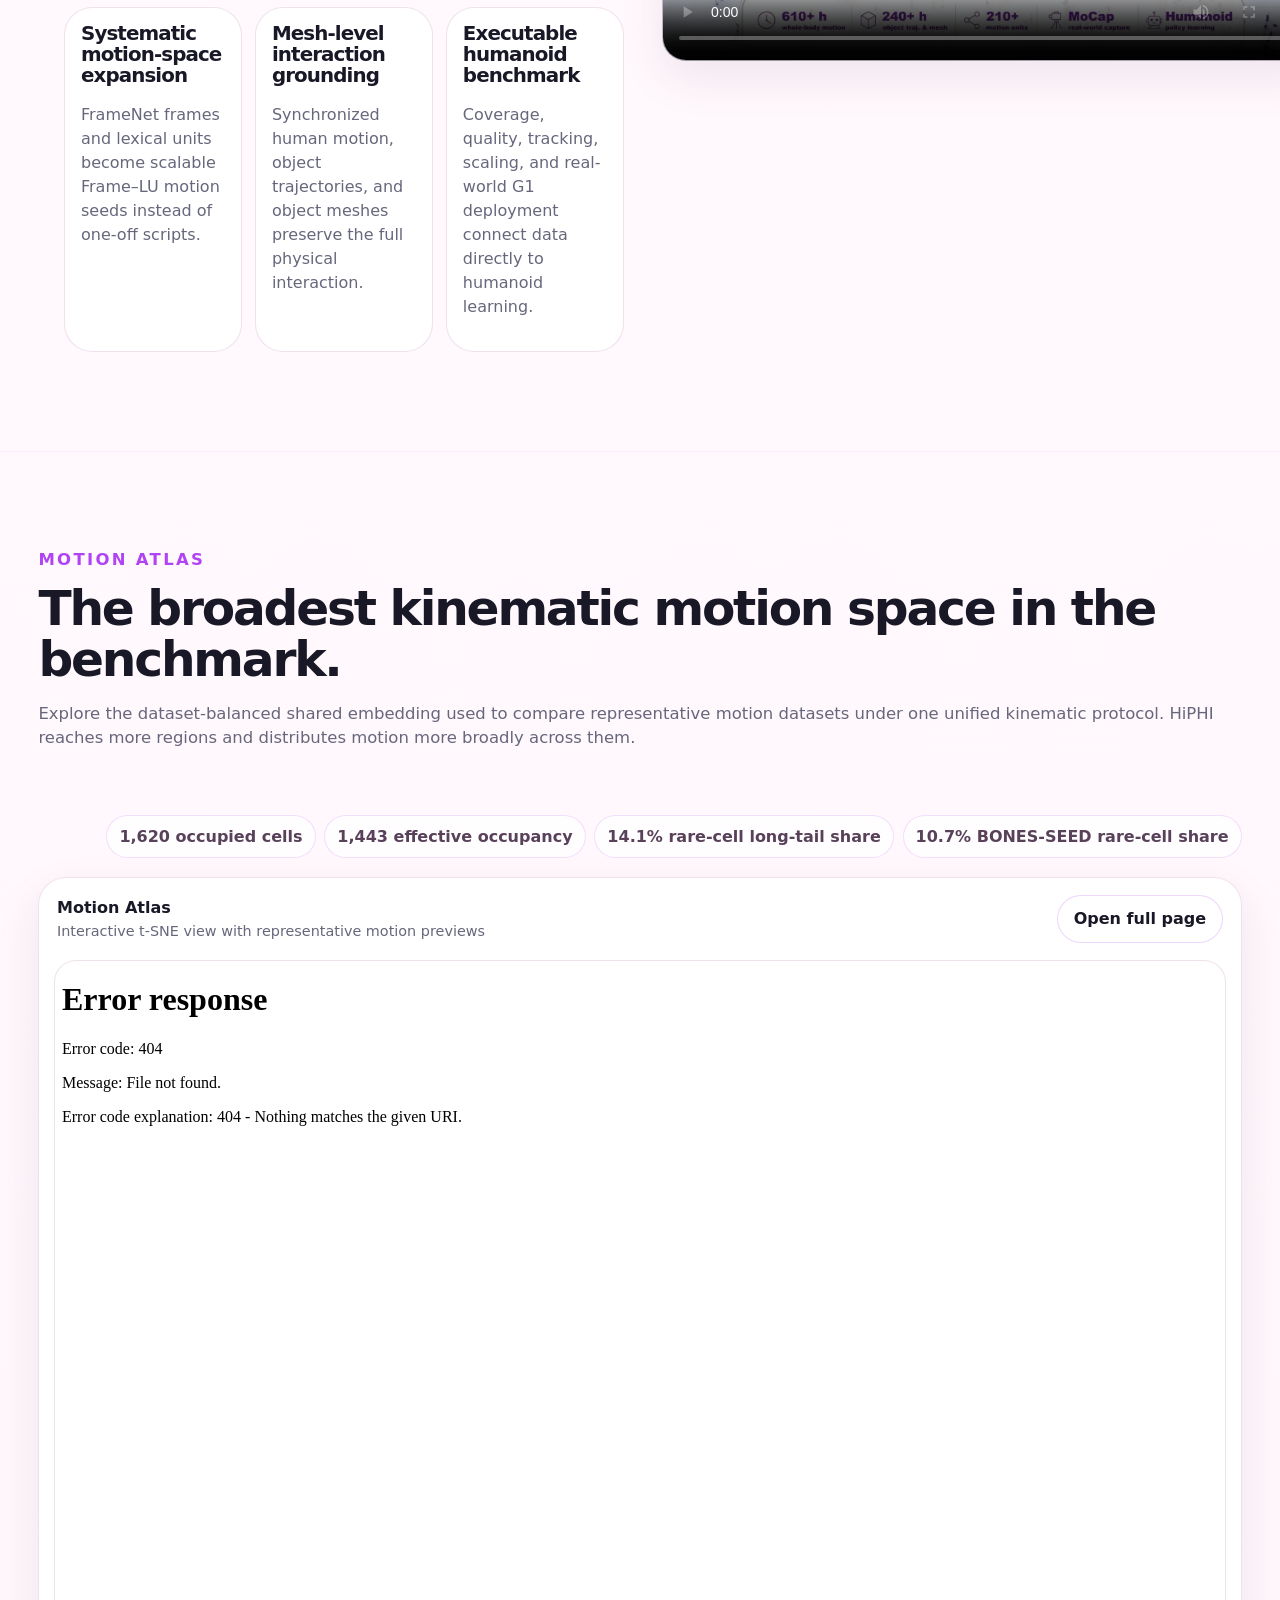
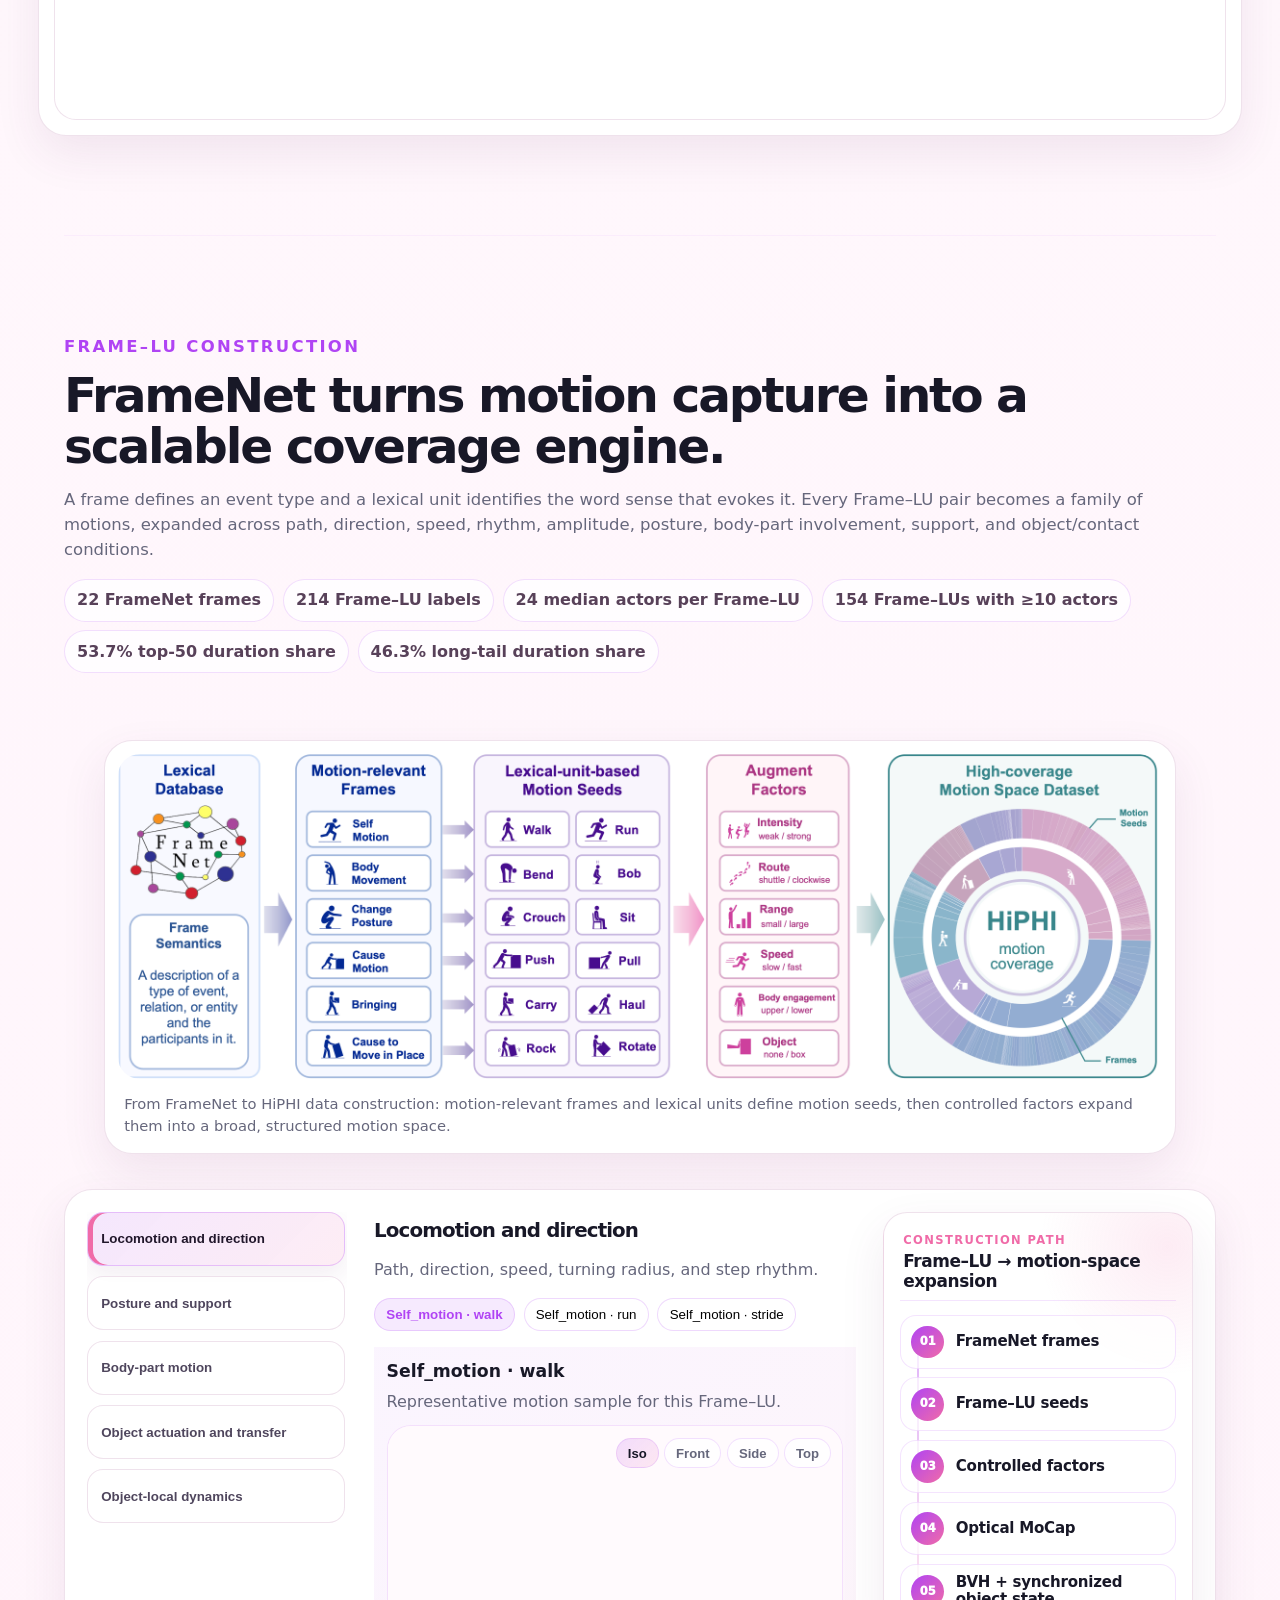
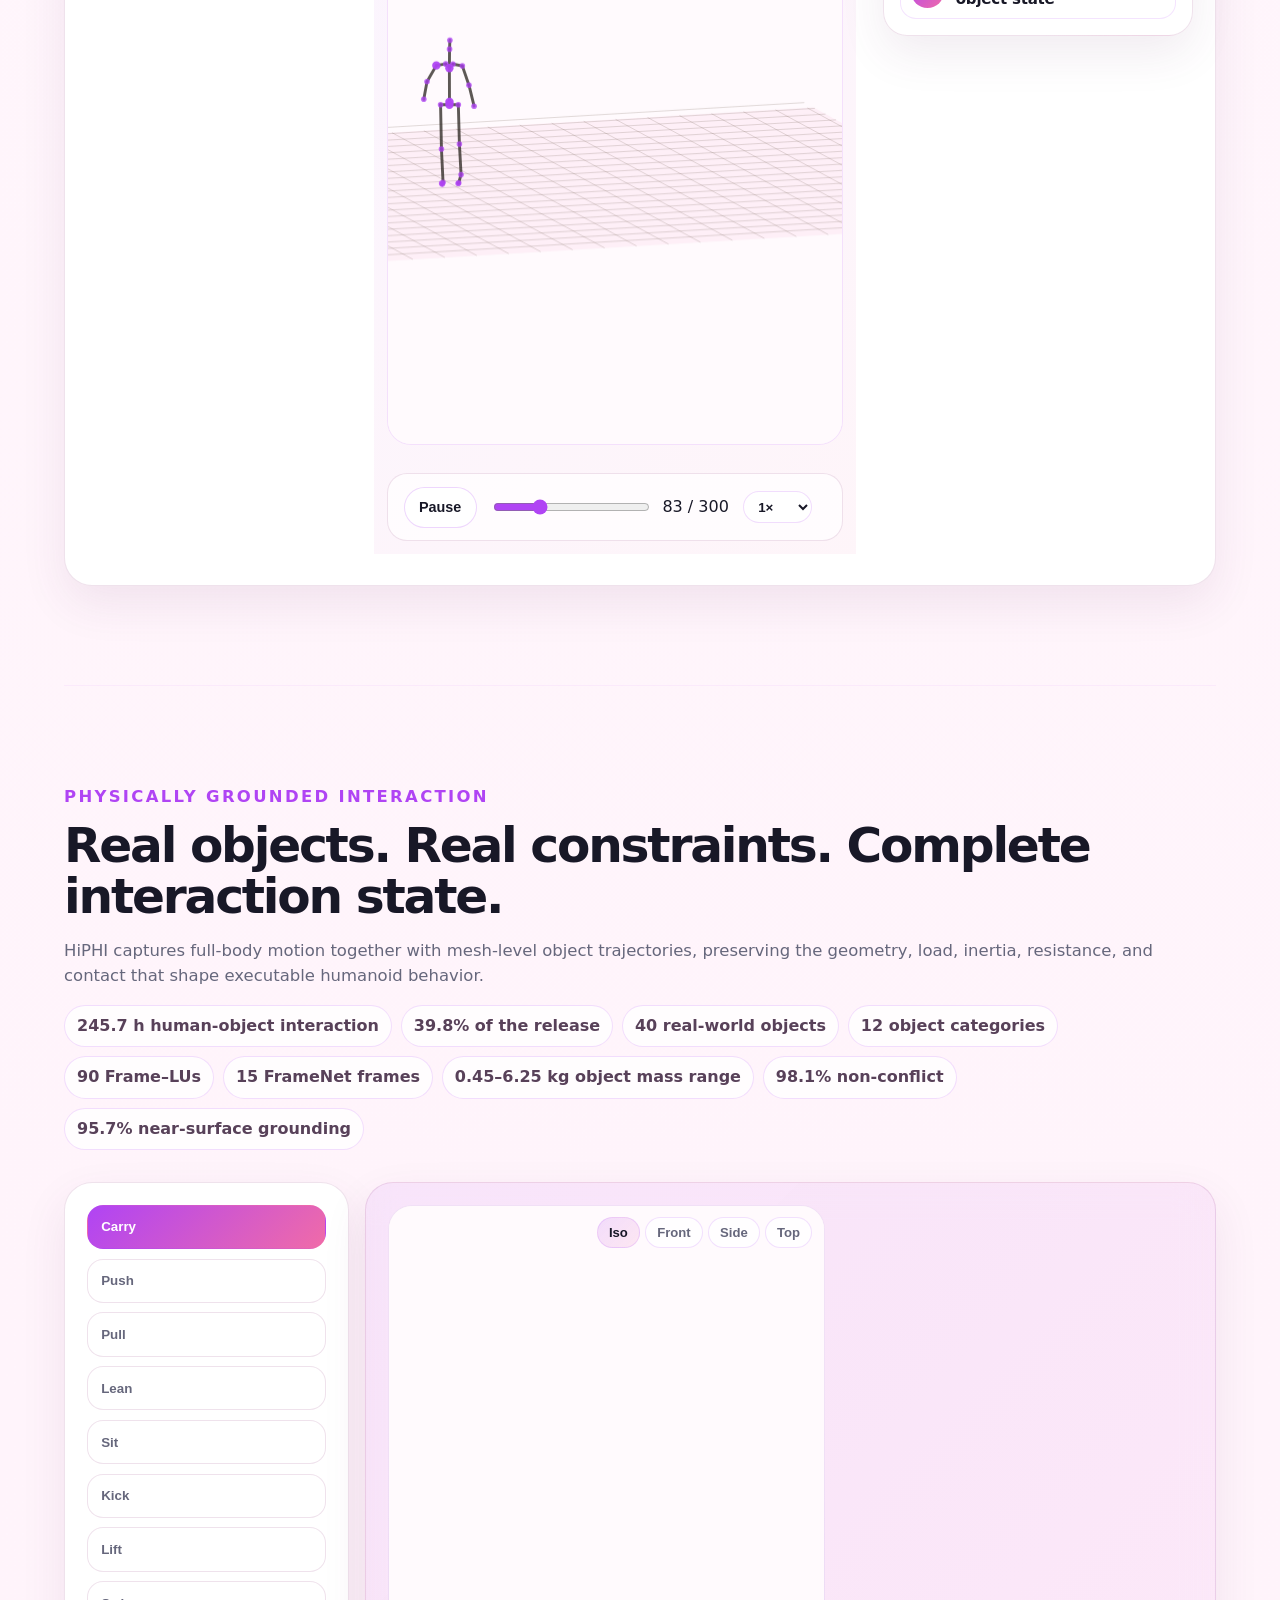
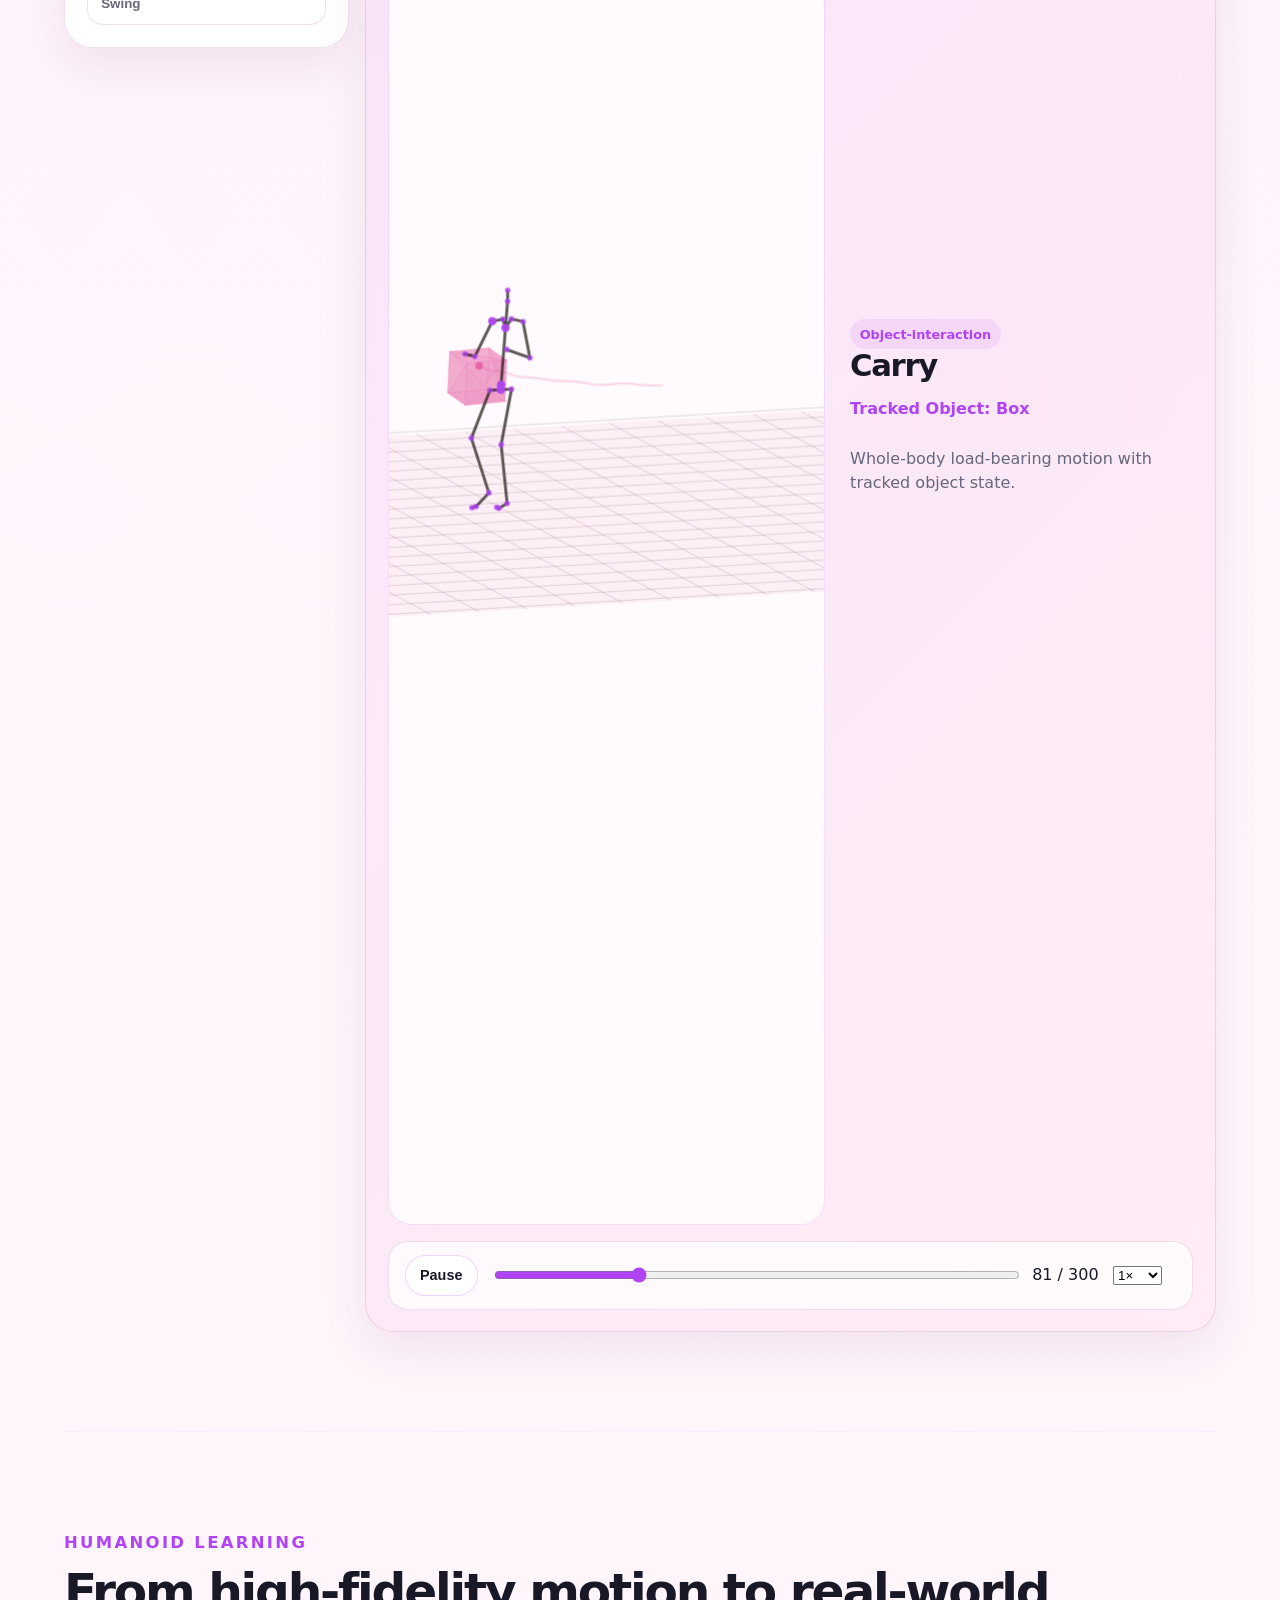
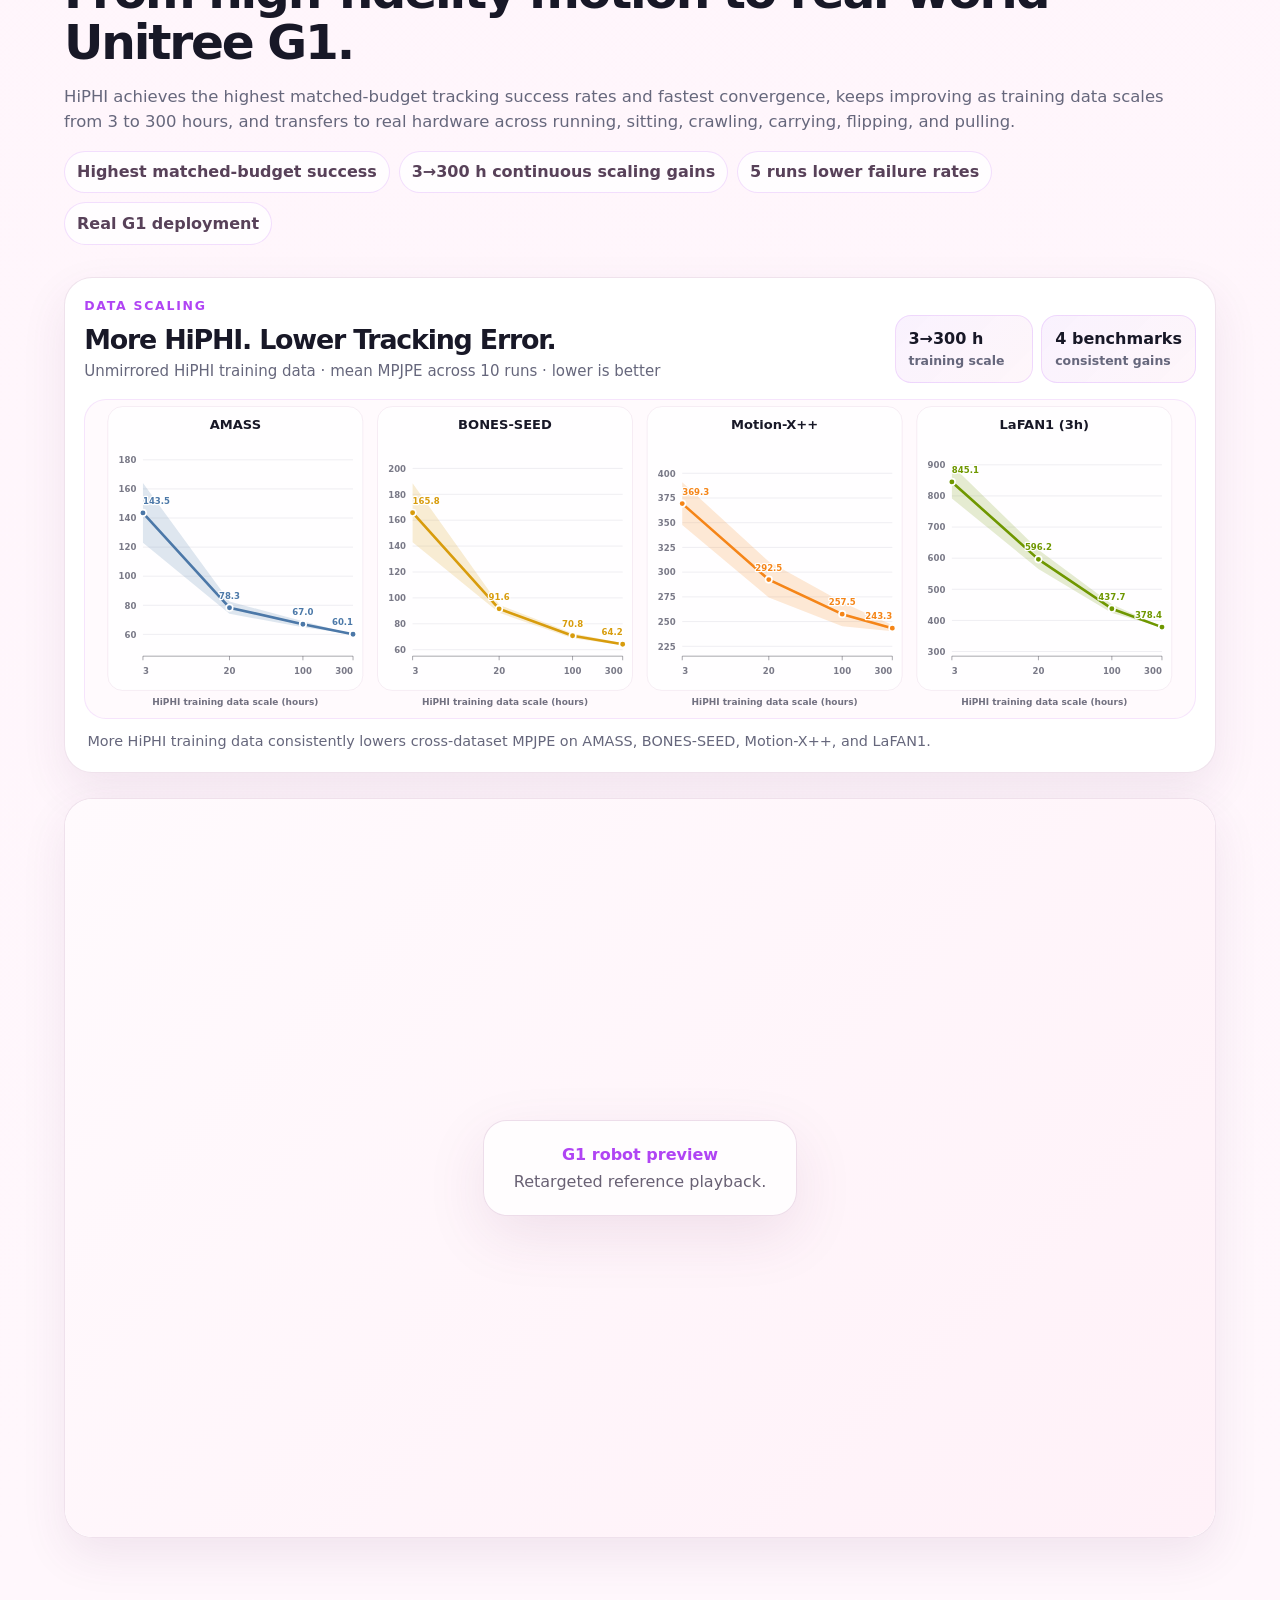
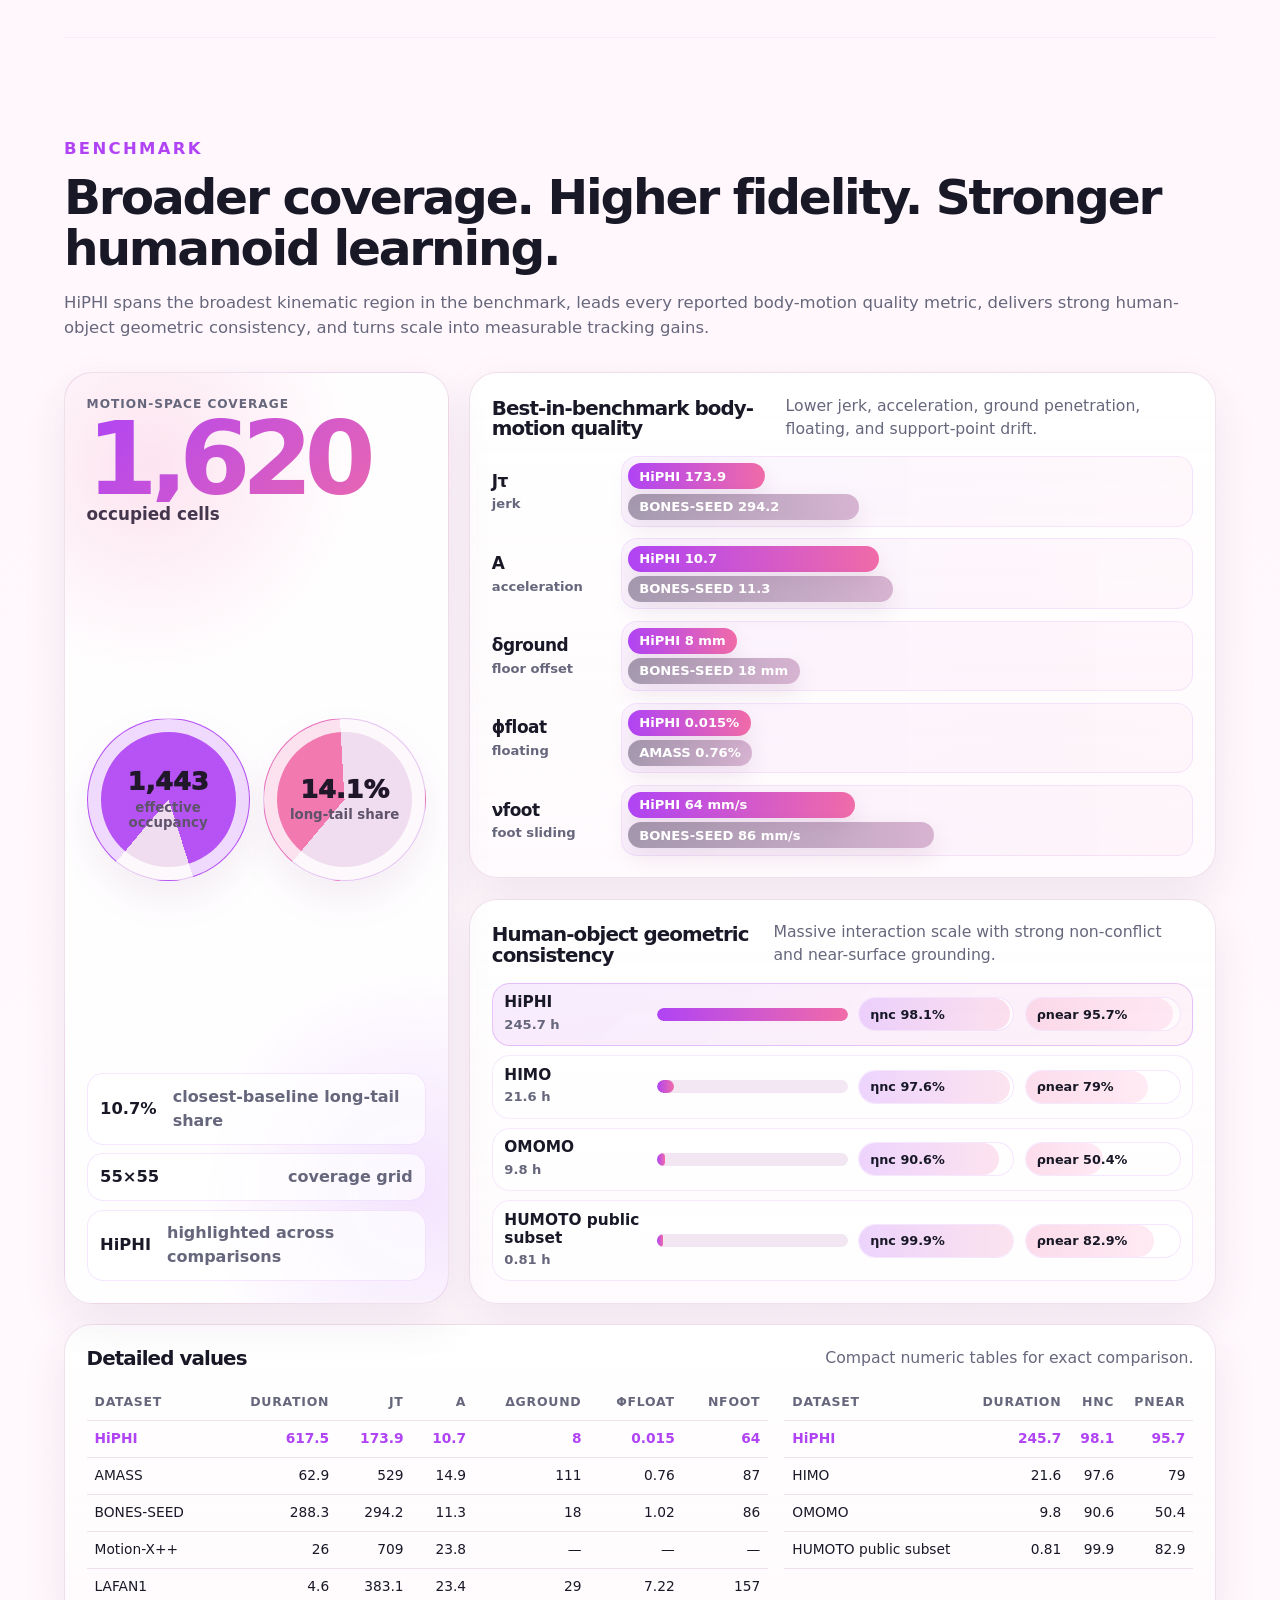
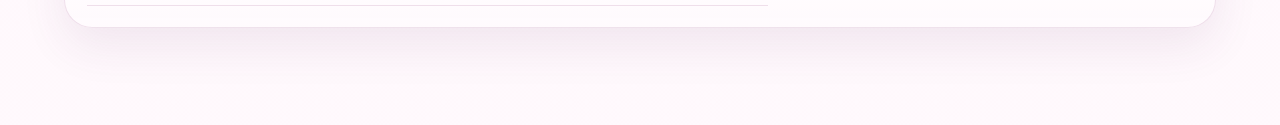
==== commit a5f08106: "Replace project video with new 1080p cut" ====
--- a/index.html
+++ b/index.html
@@ -73,7 +73,7 @@
       </div>
       <div id="overview-video" class="video-frame overview-video cardless">
         <video controls preload="metadata" poster="static/images/hero_poster.webp">
-          <source src="static/videos/HiPHI_demo_video_web.mp4" type="video/mp4">
+          <source src="static/videos/HiPHI_demo_video_web.mp4?v=20260819" type="video/mp4">
         </video>
       </div>
     </section>
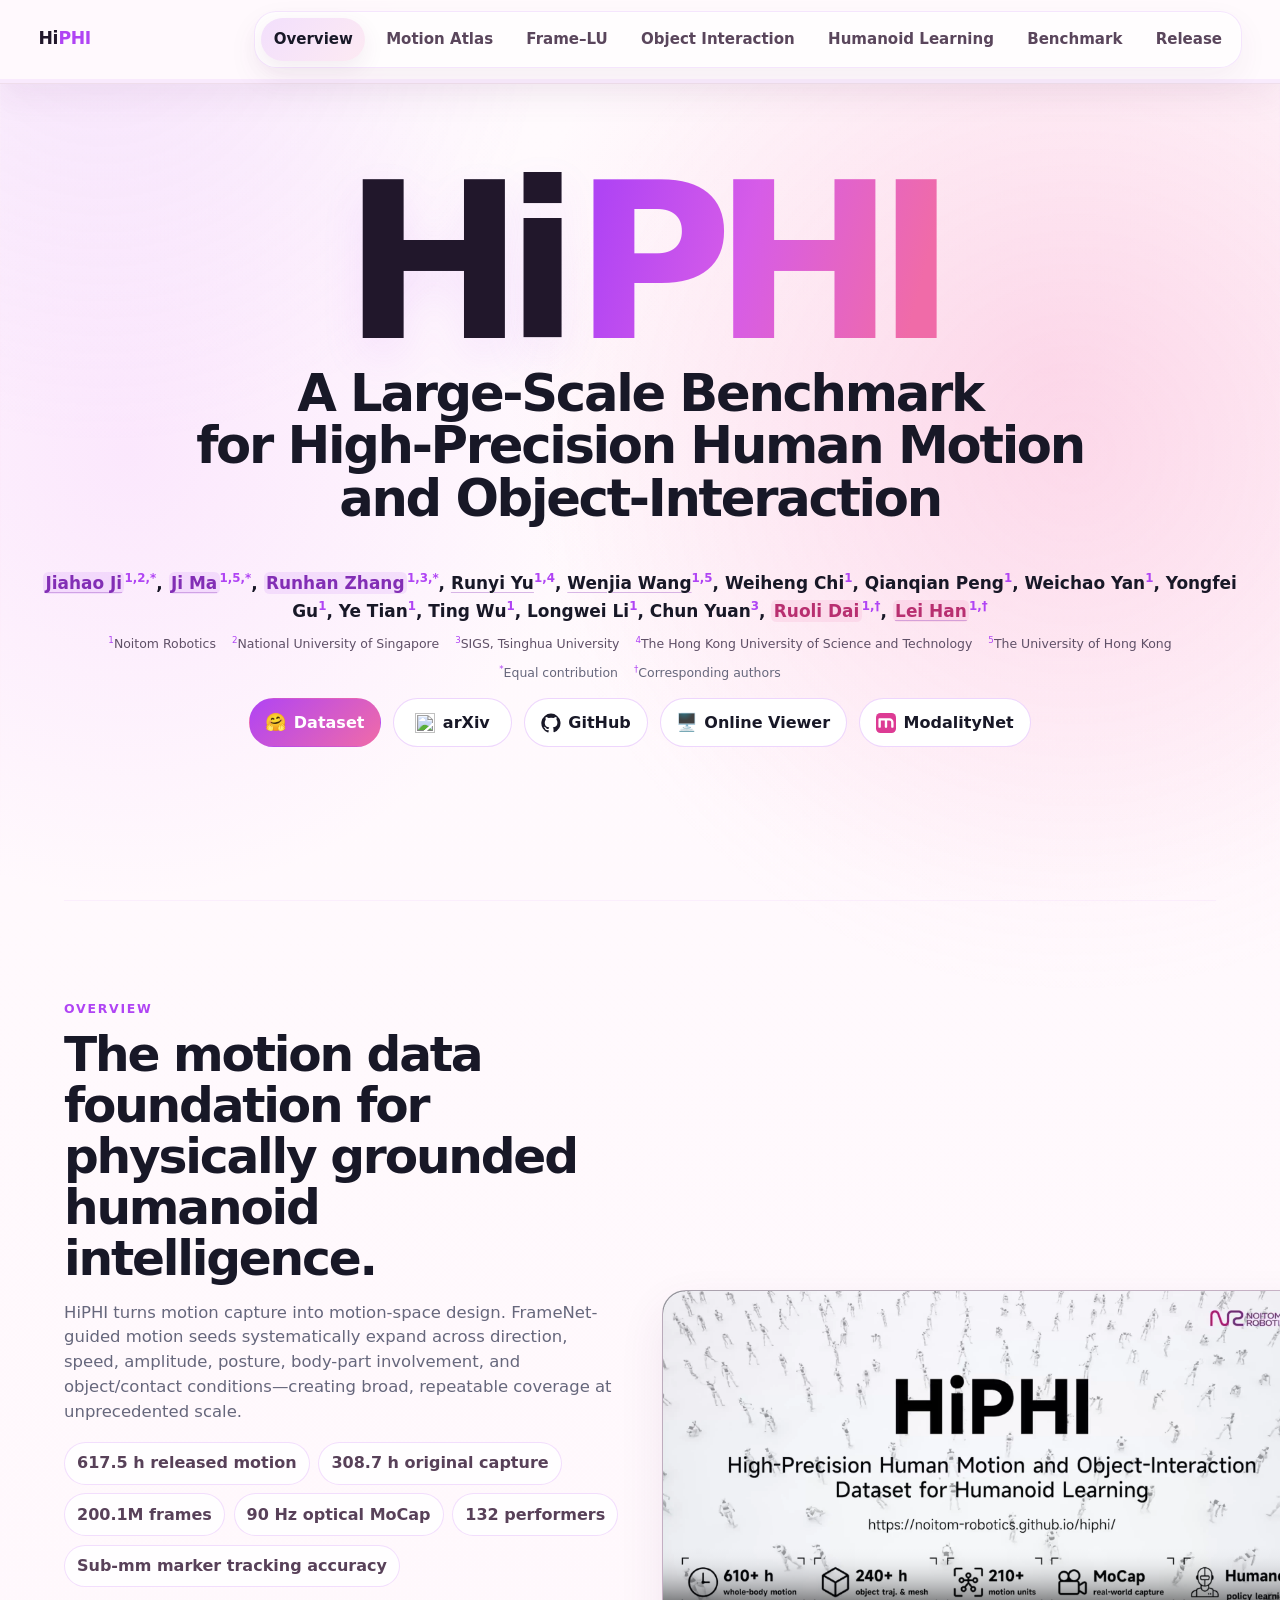
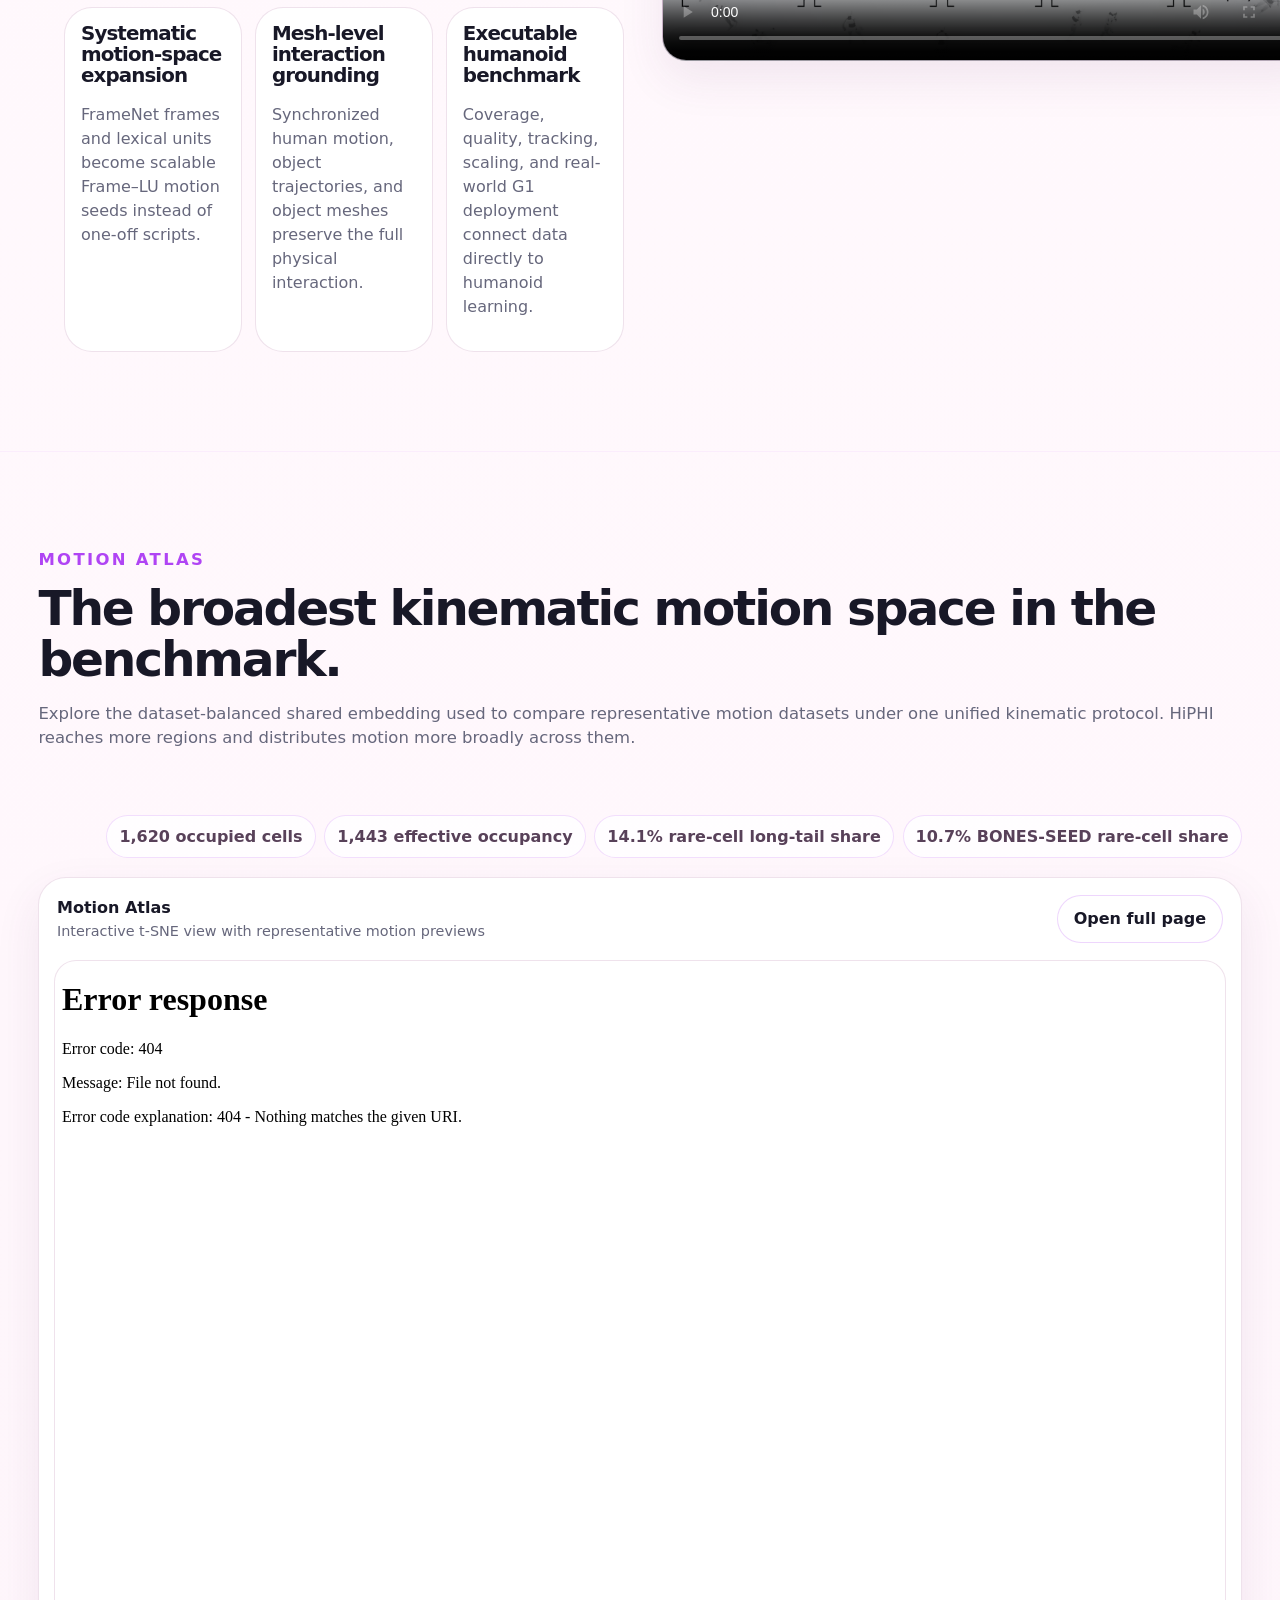
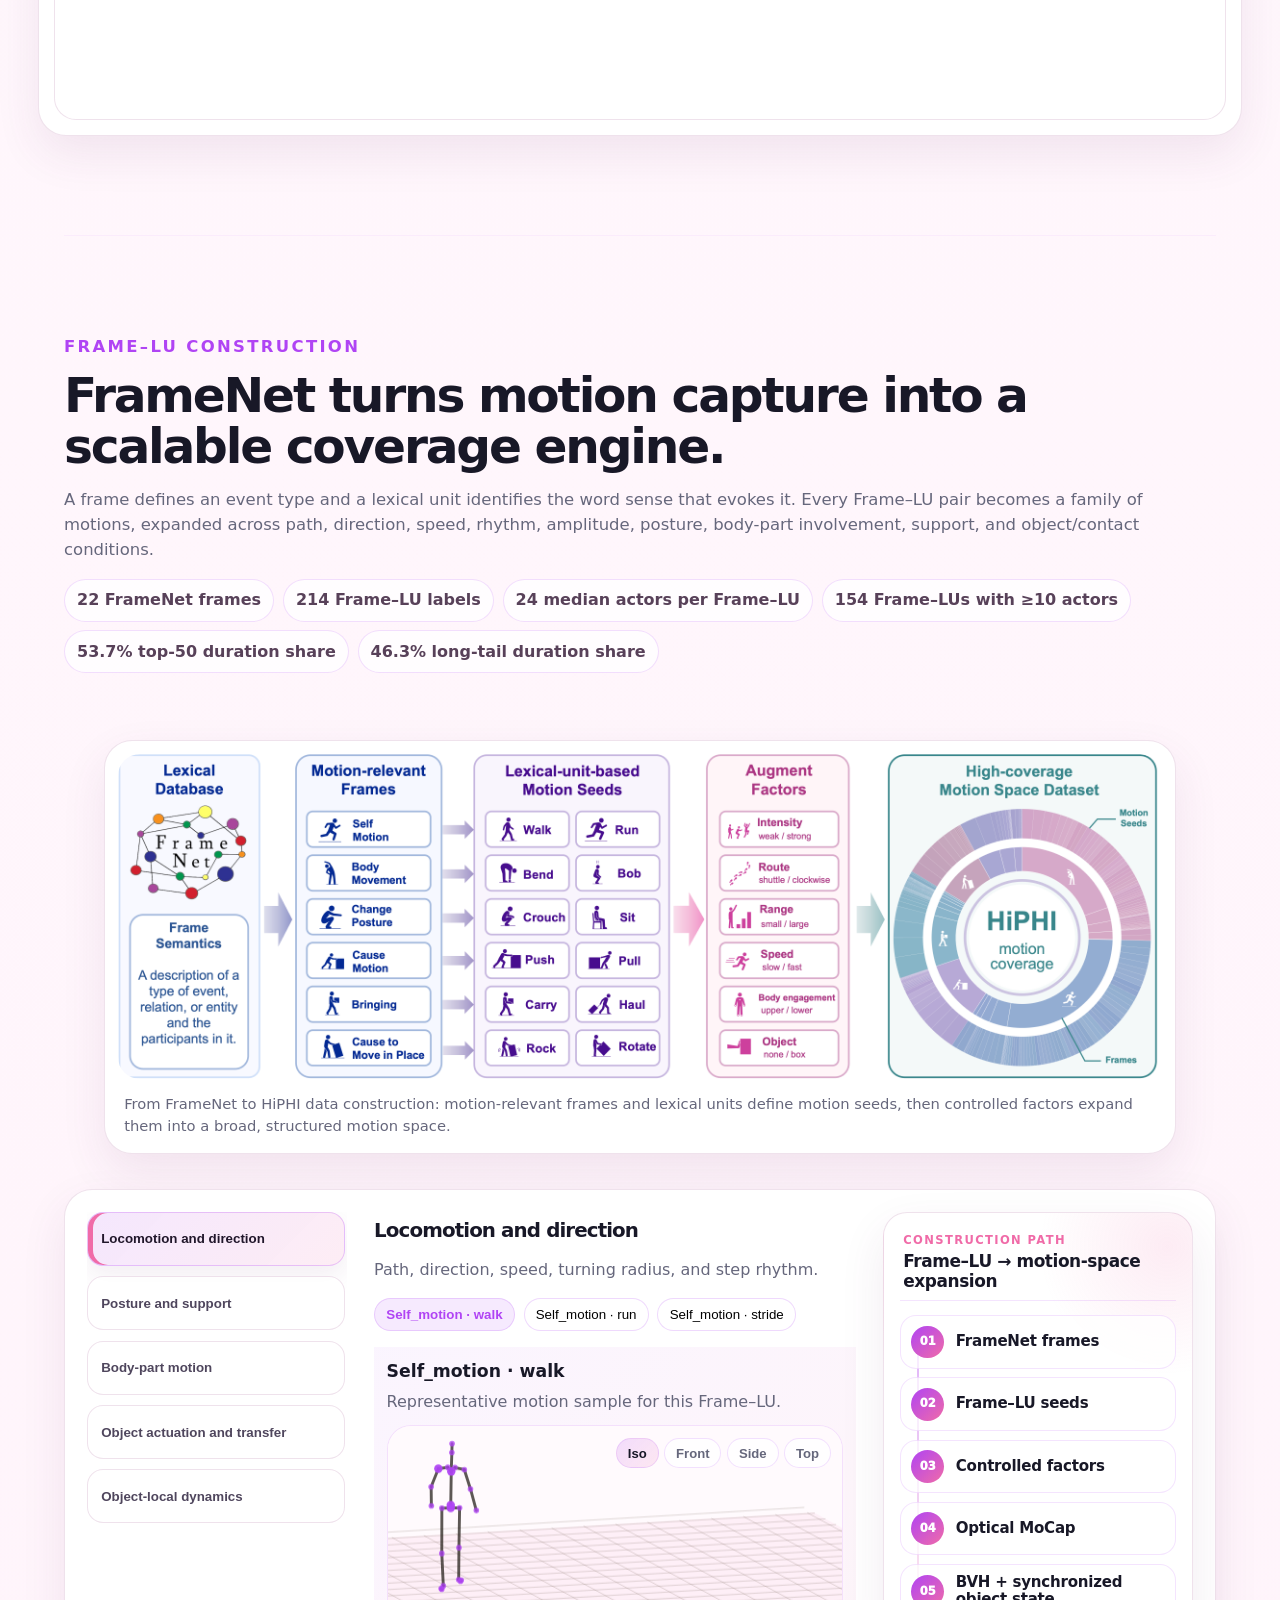
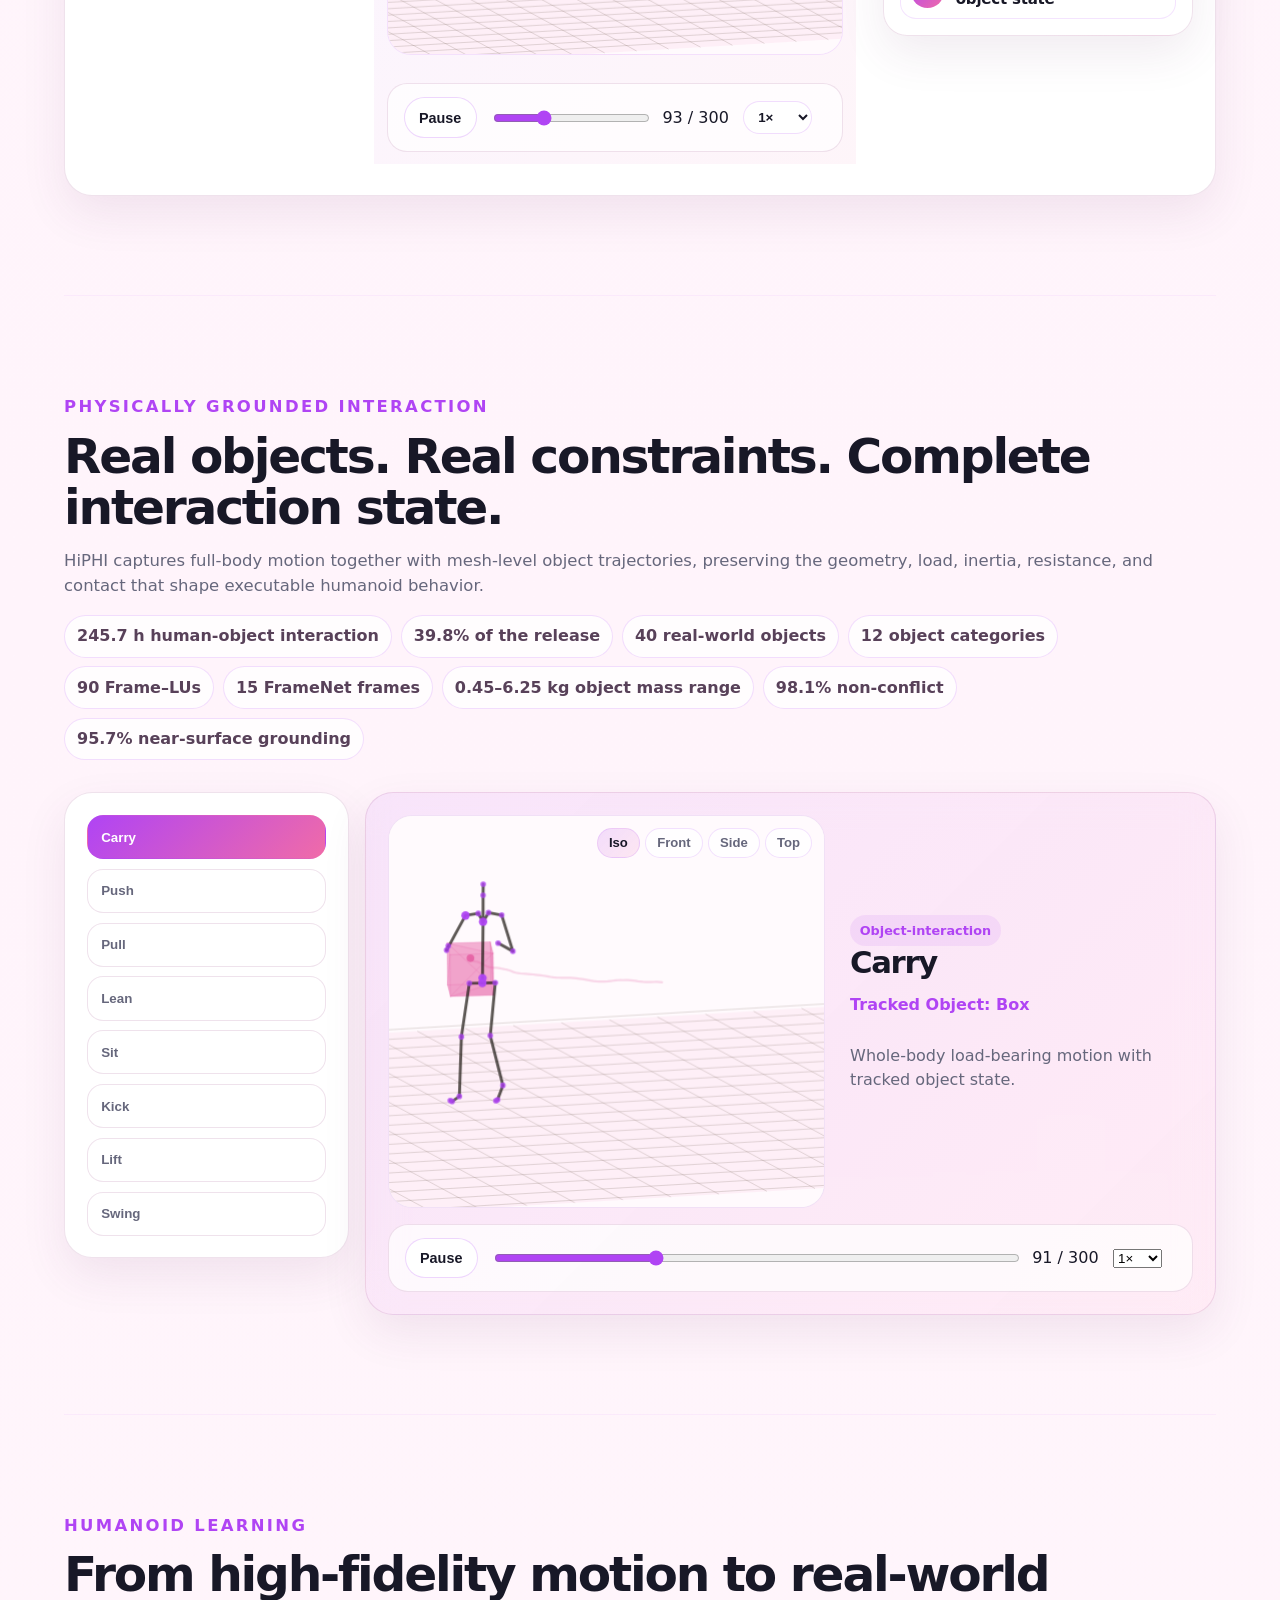
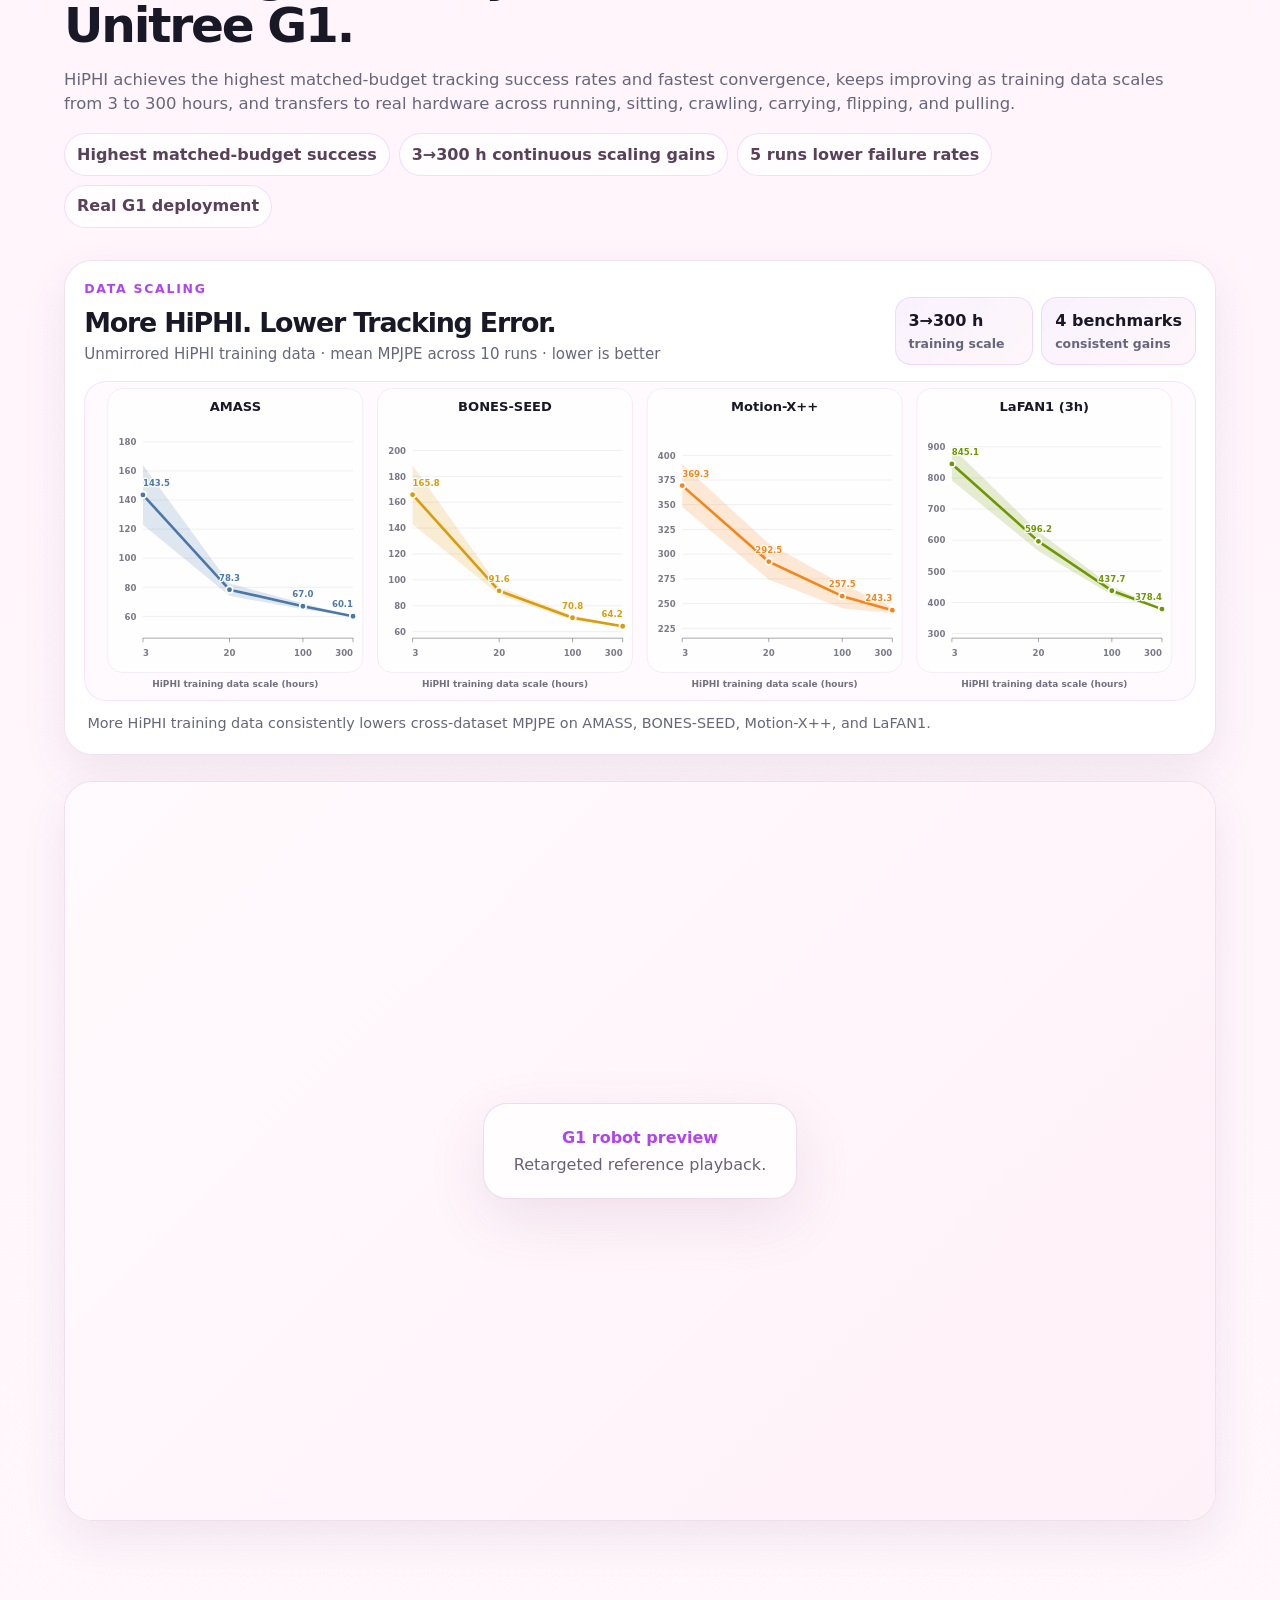
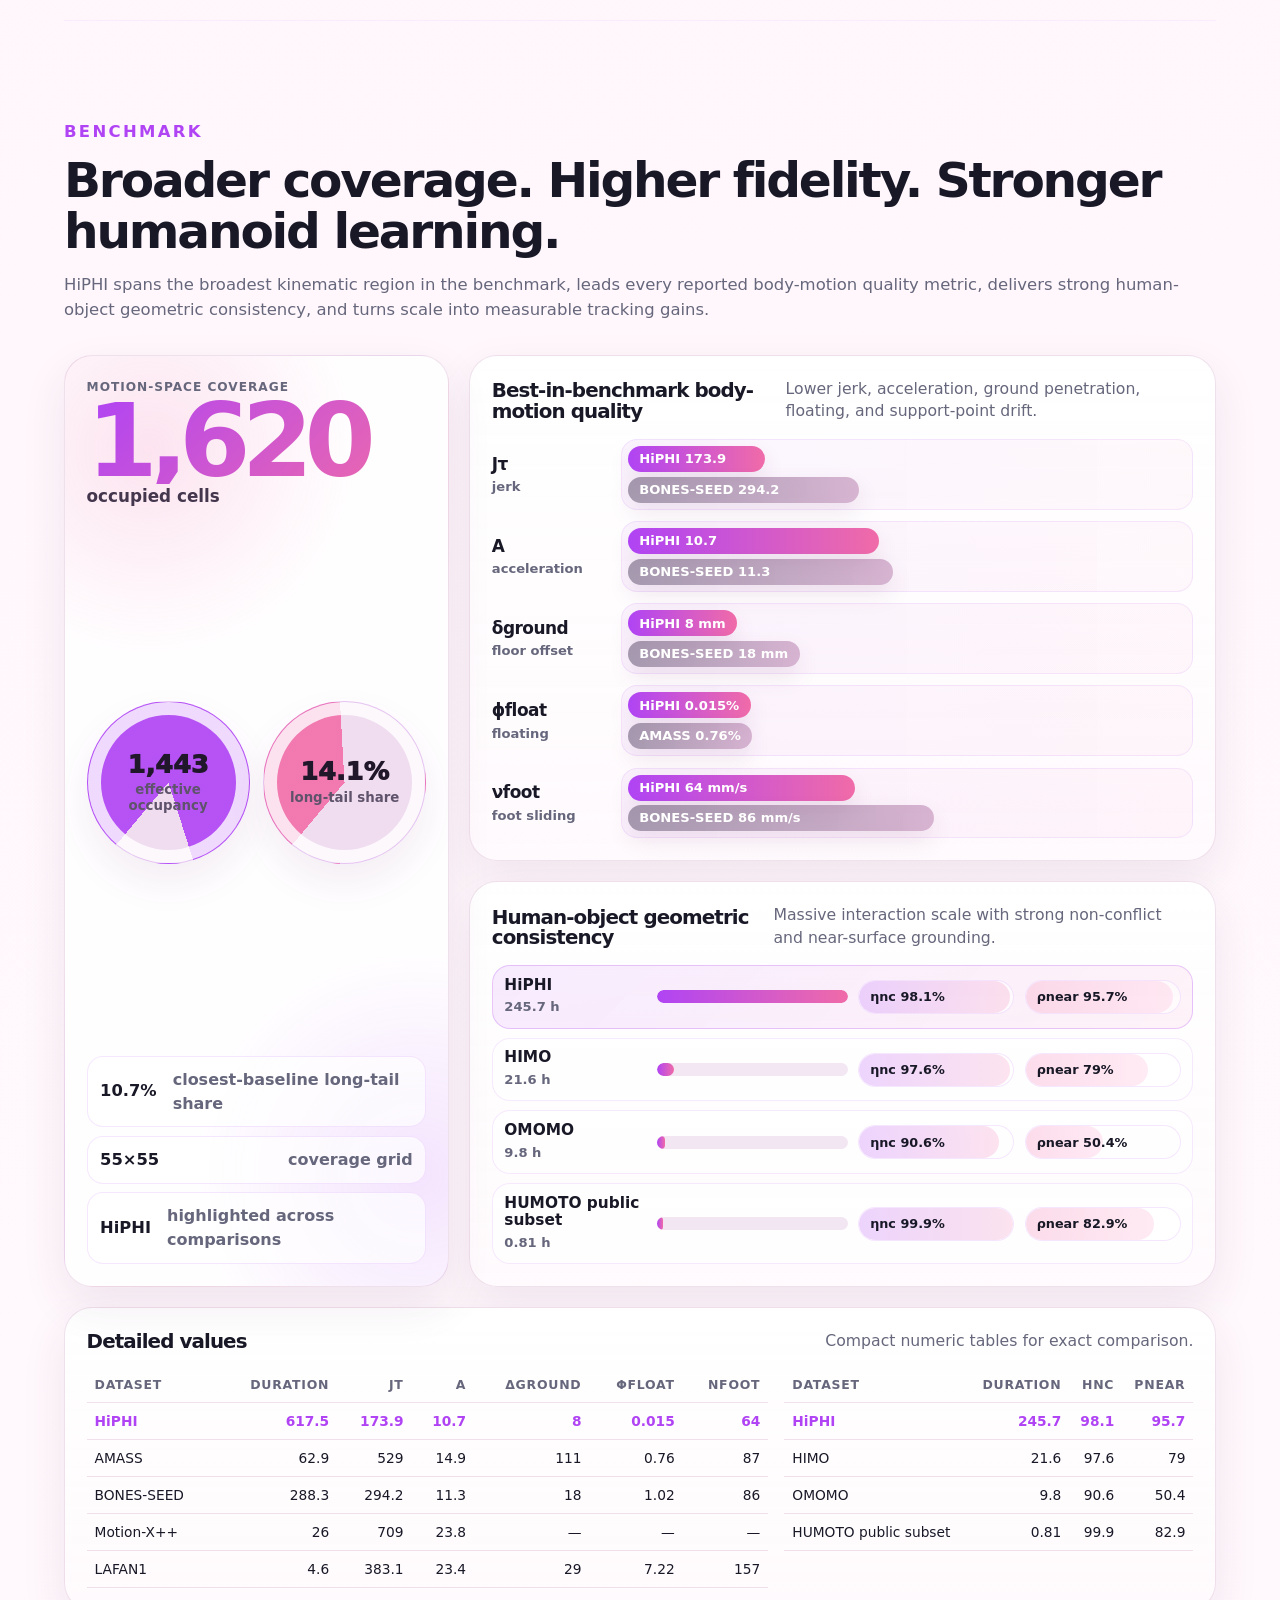
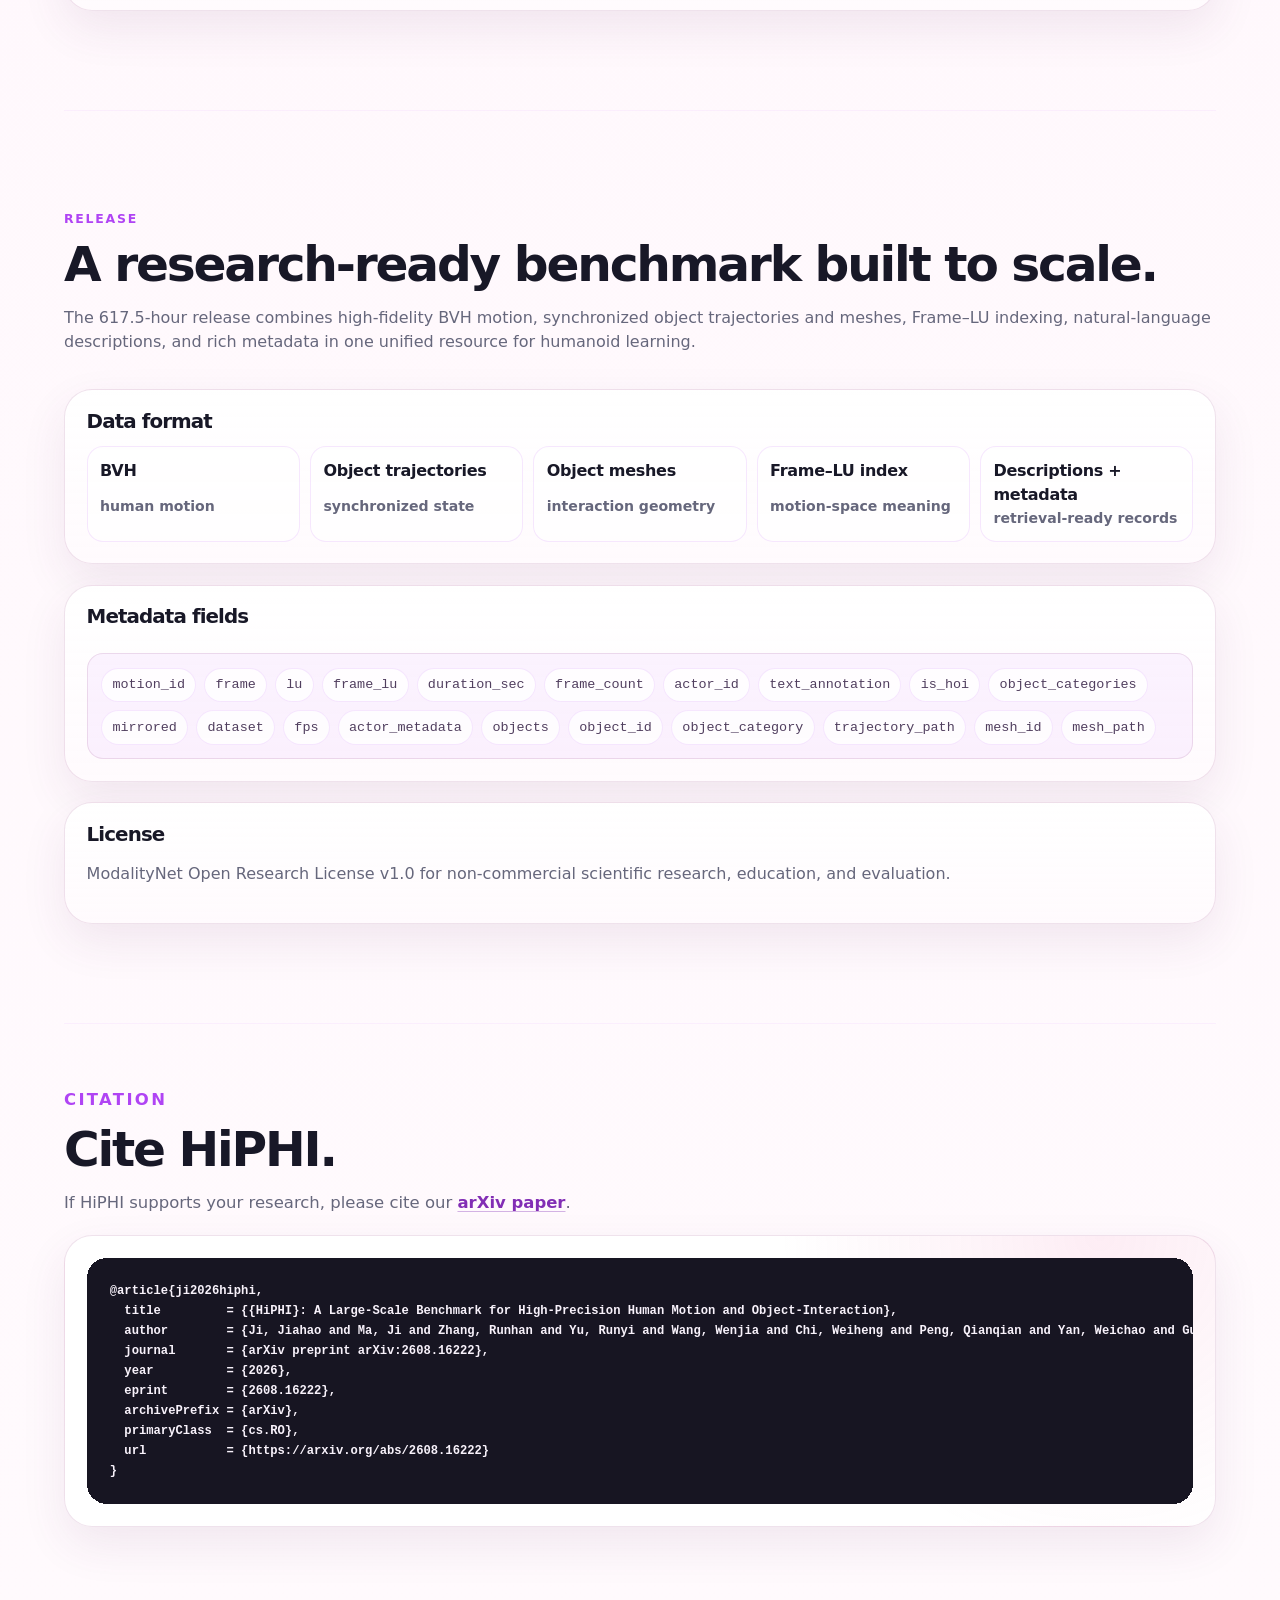
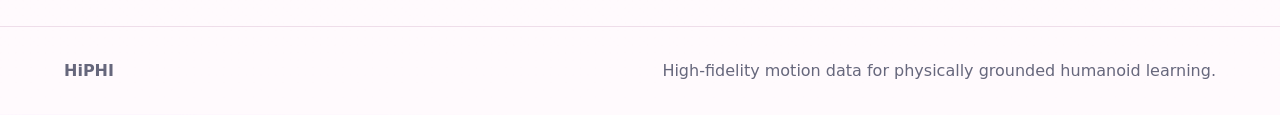
==== commit 4e2792cf: "Update project video poster" ====
--- a/index.html
+++ b/index.html
@@ -72,7 +72,7 @@
         </div>
       </div>
       <div id="overview-video" class="video-frame overview-video cardless">
-        <video controls preload="metadata" poster="static/images/hero_poster.webp">
+        <video controls preload="metadata" poster="static/images/HiPHI_demo_video_poster.webp">
           <source src="static/videos/HiPHI_demo_video_web.mp4?v=20260819" type="video/mp4">
         </video>
       </div>
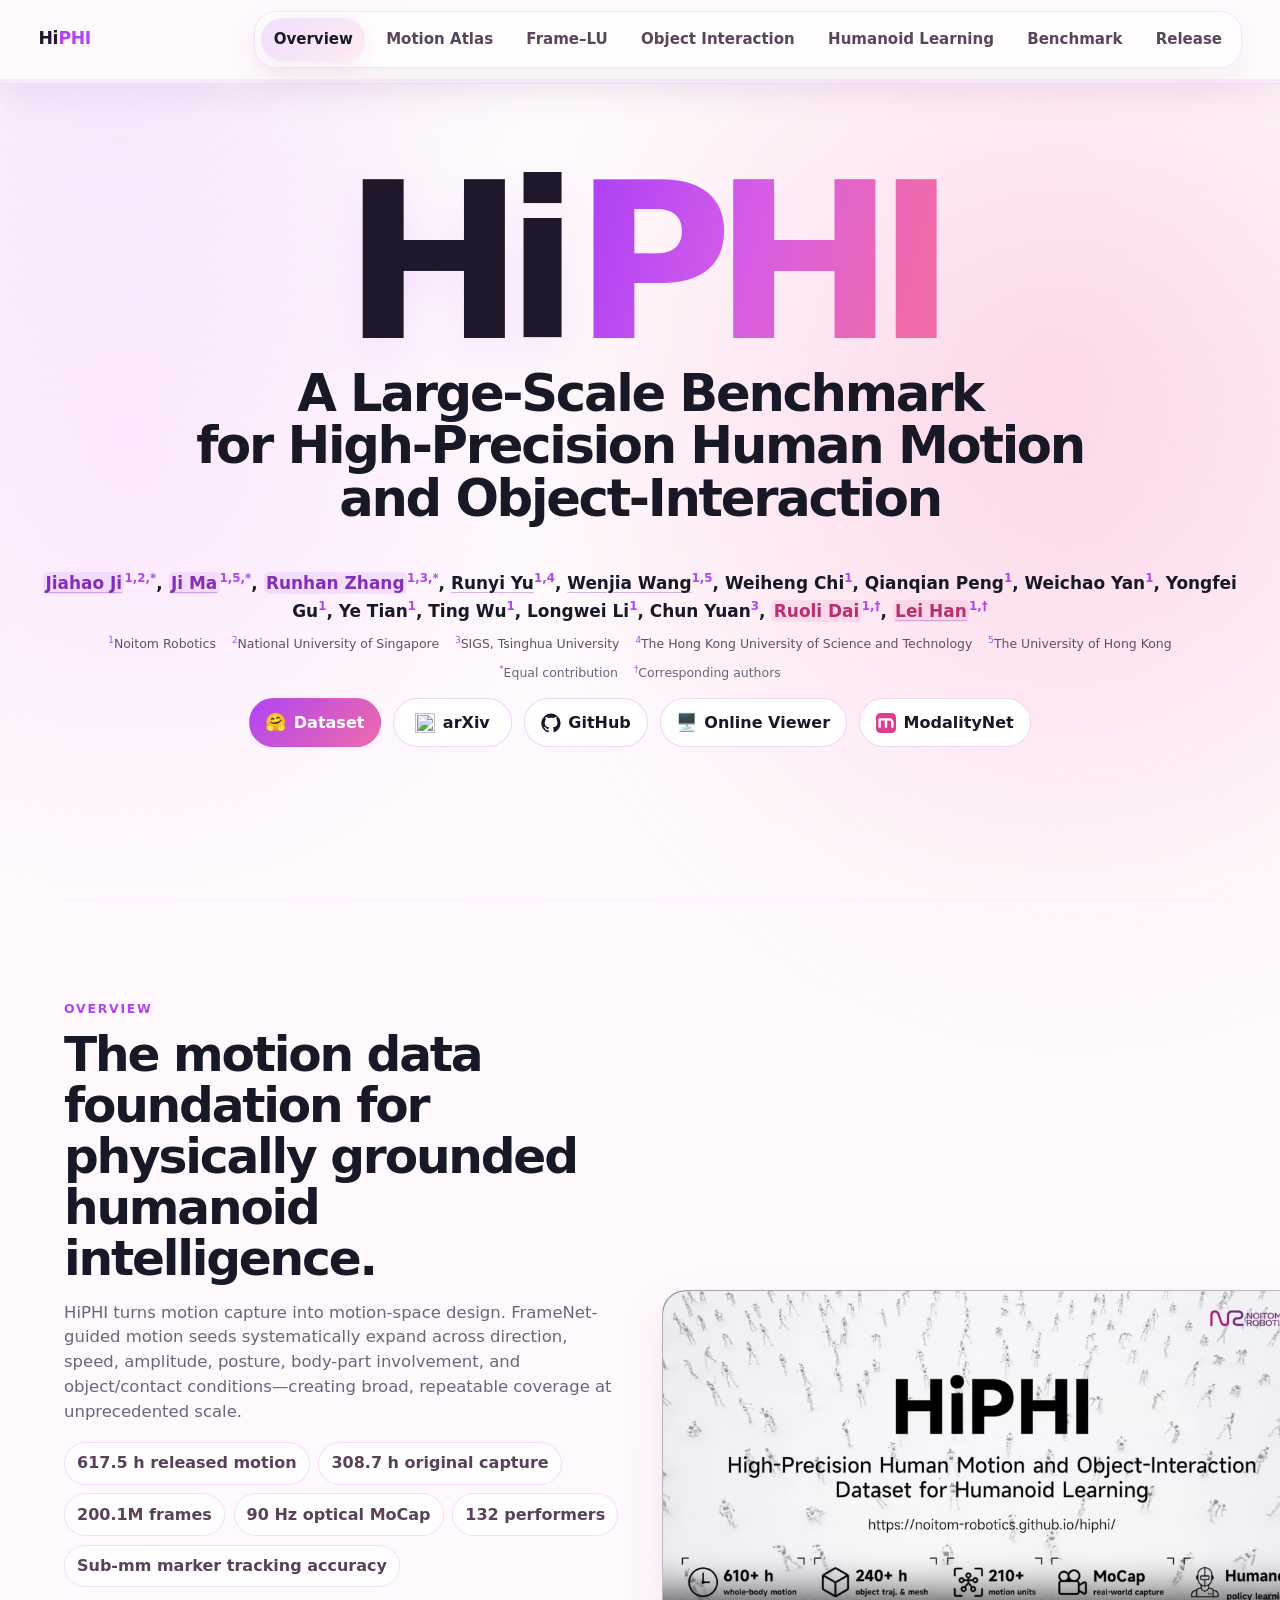
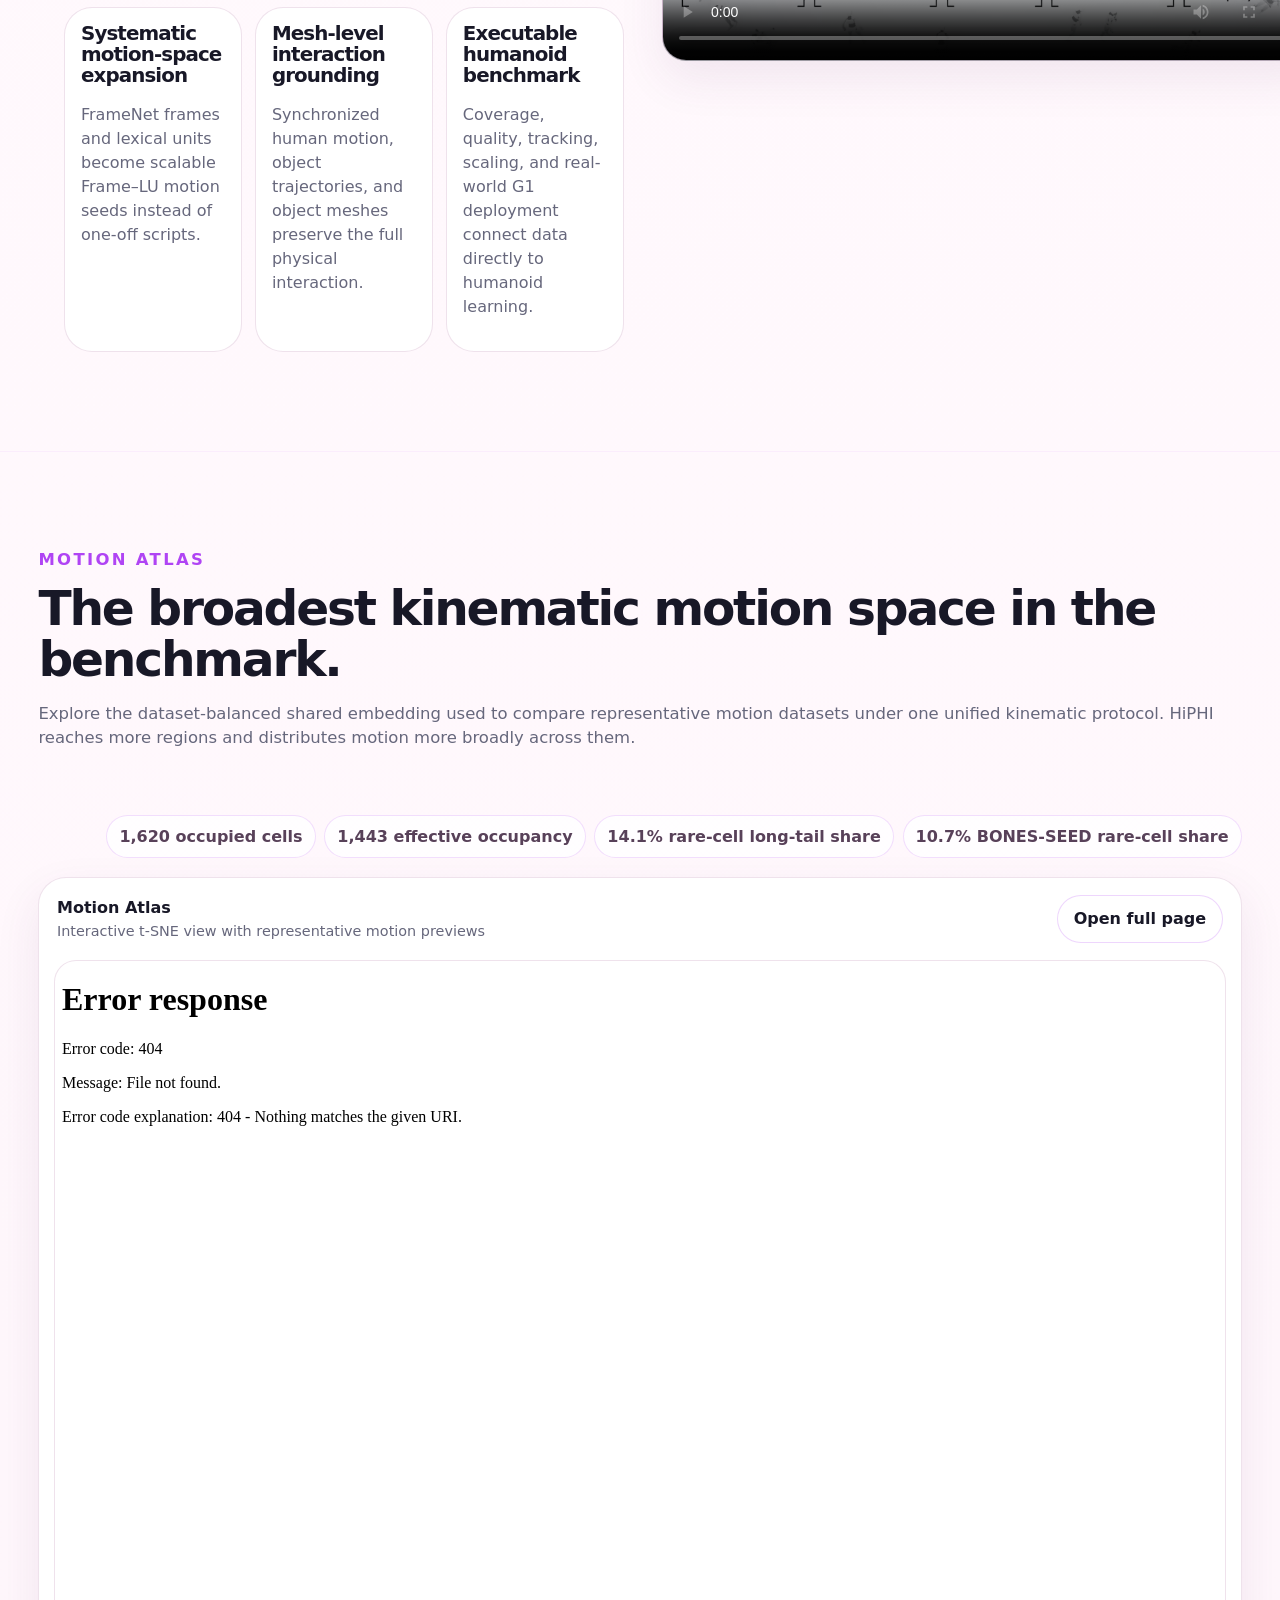
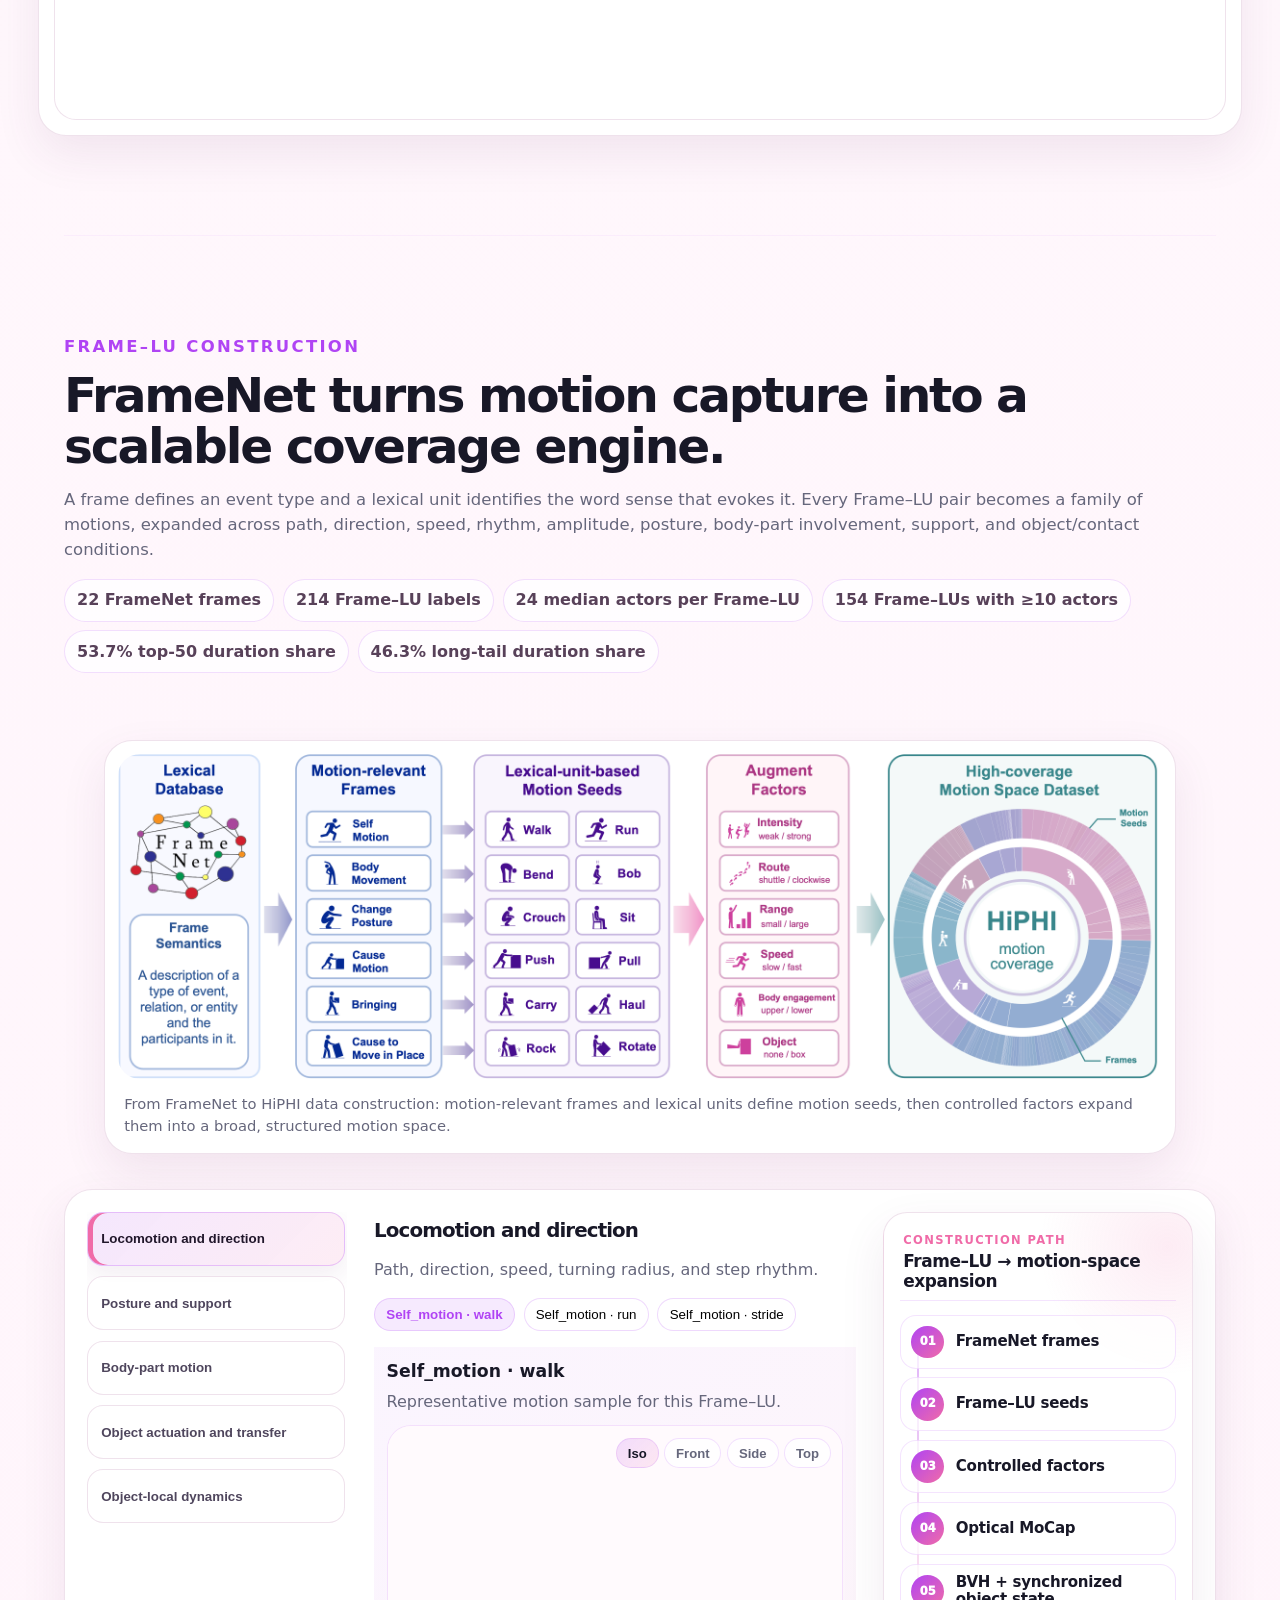
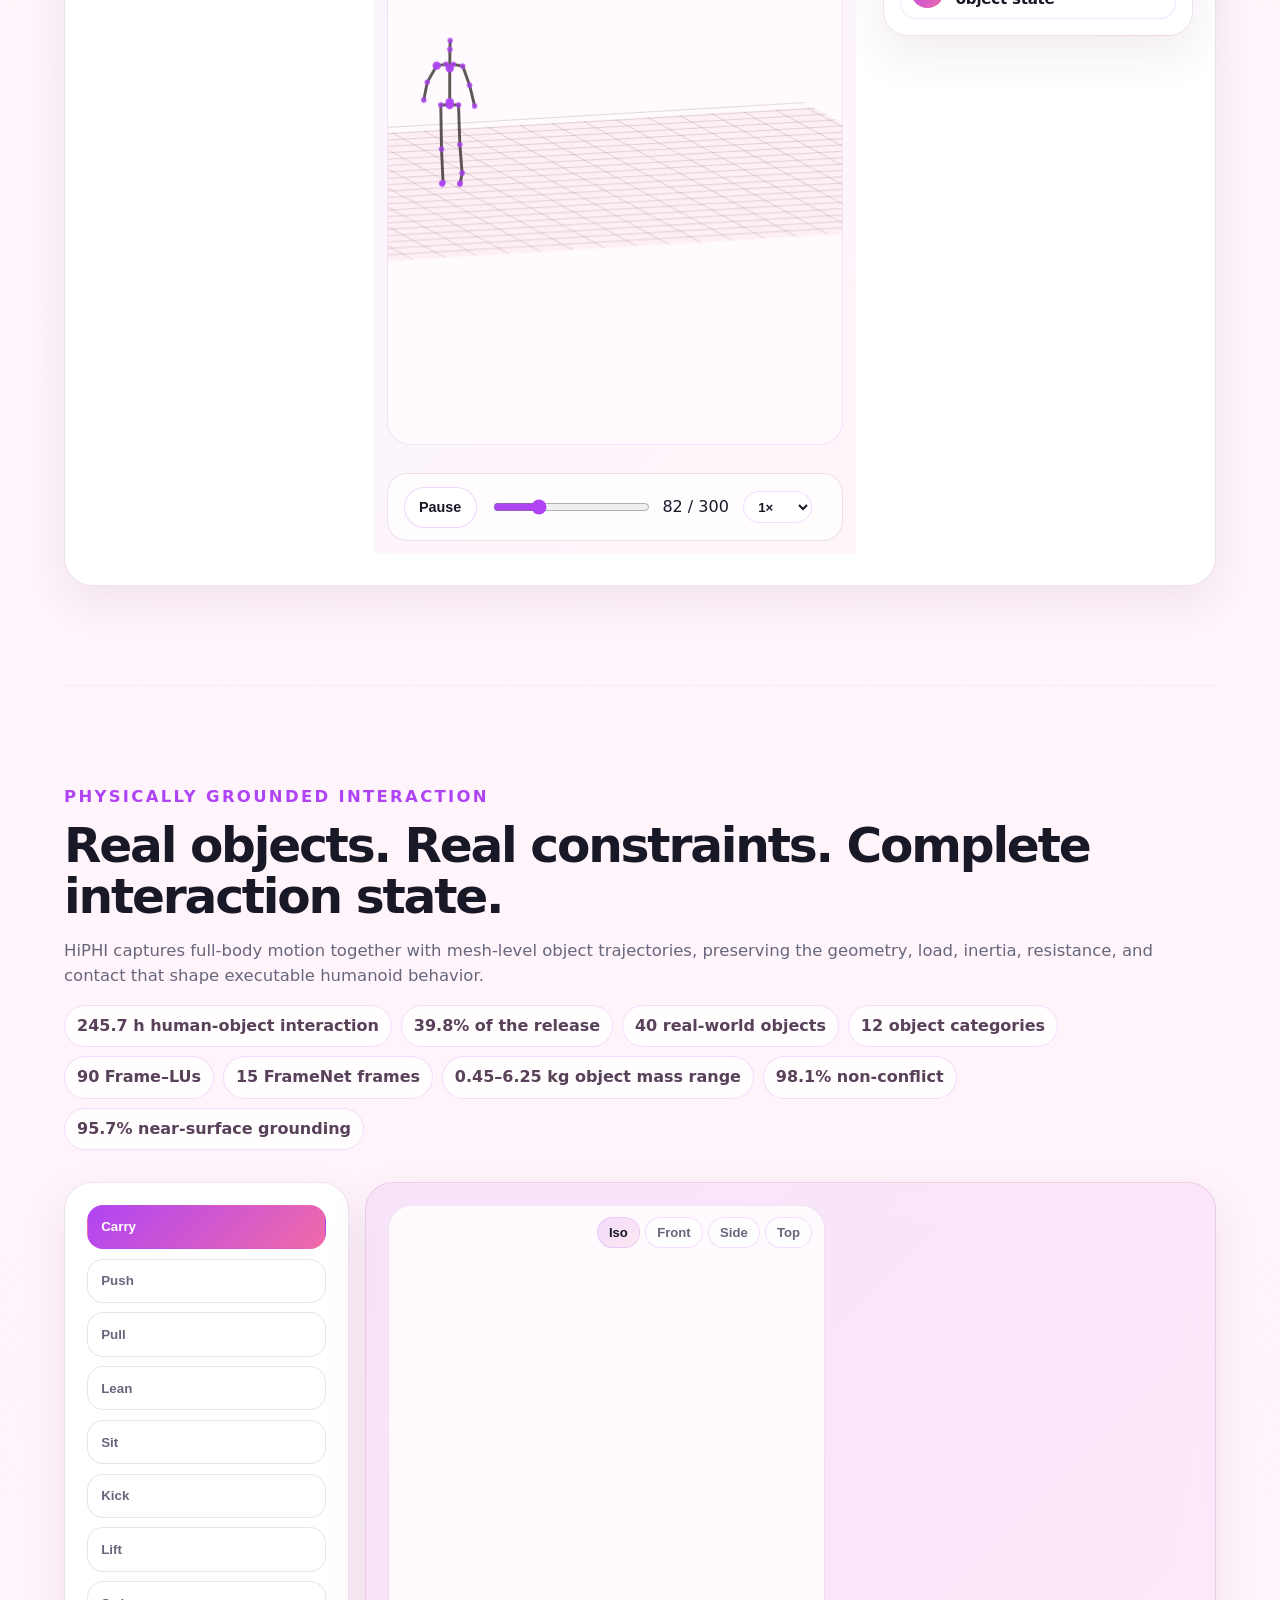
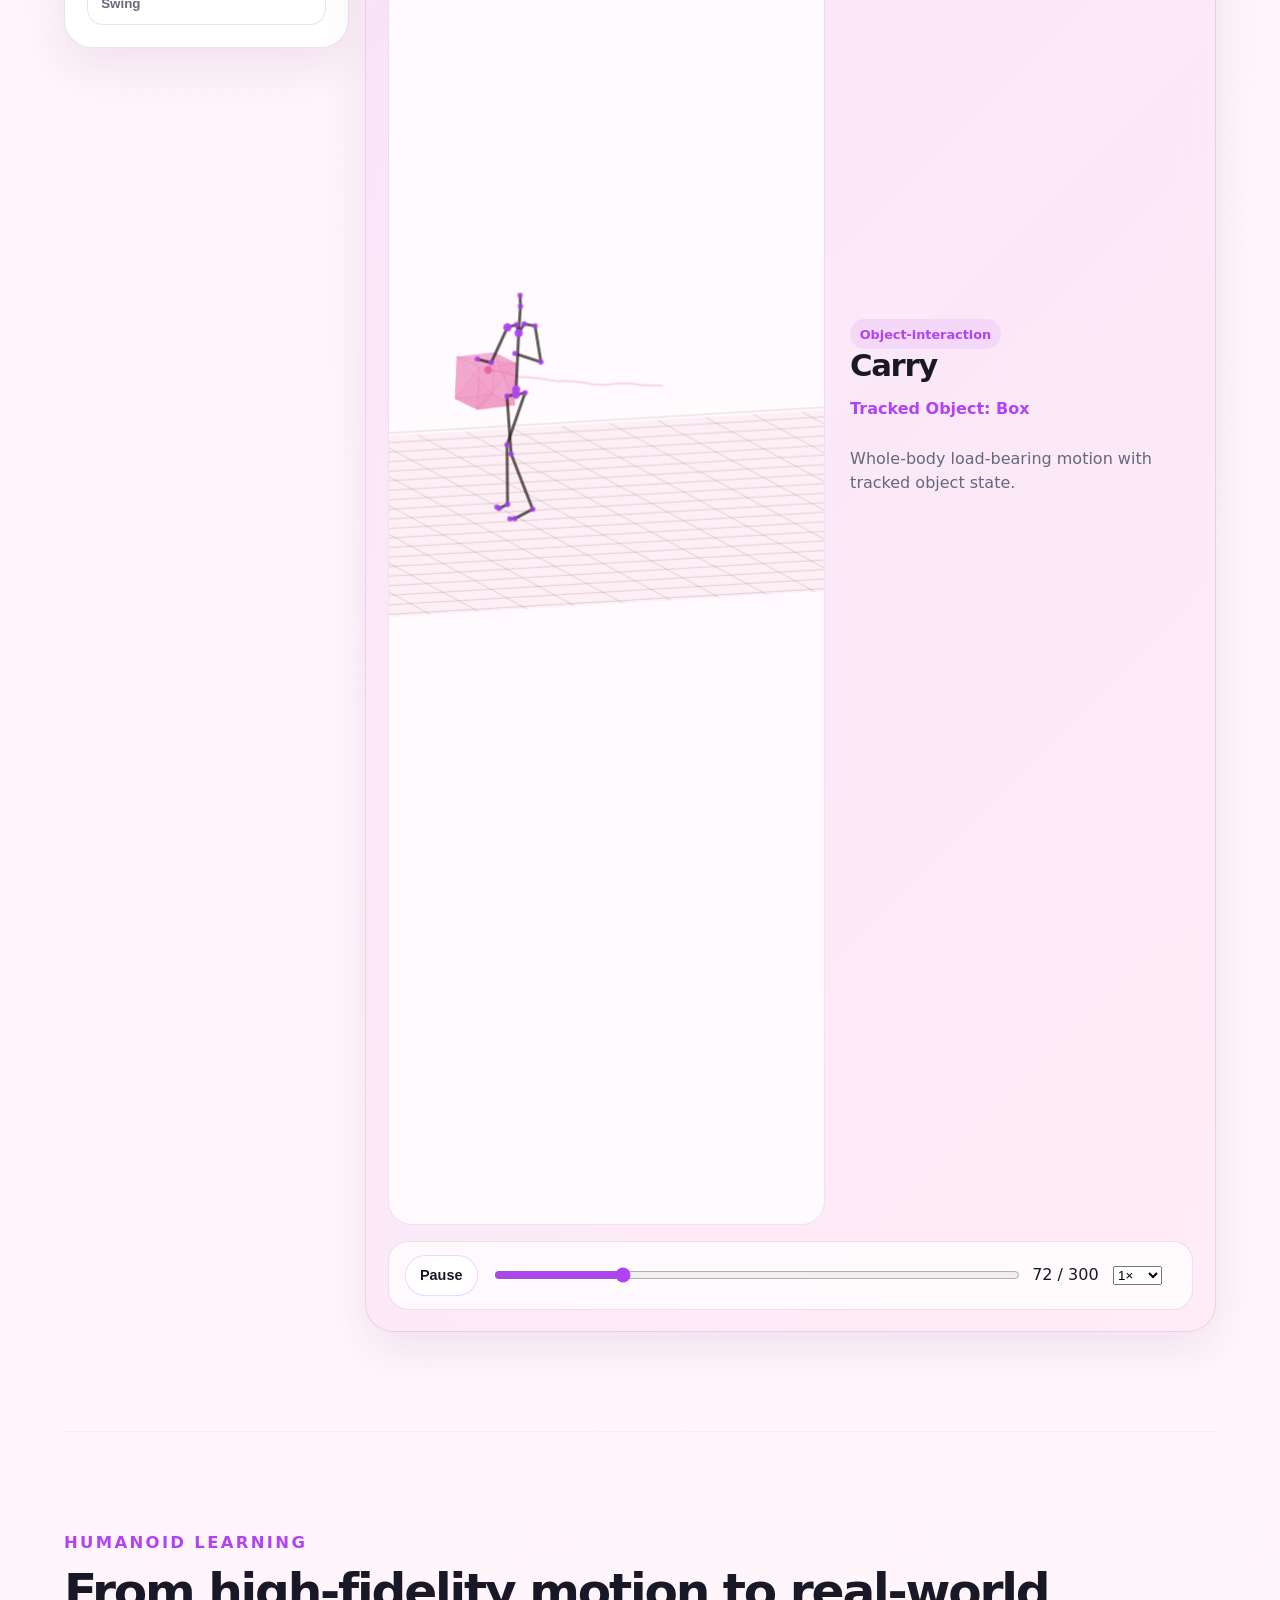
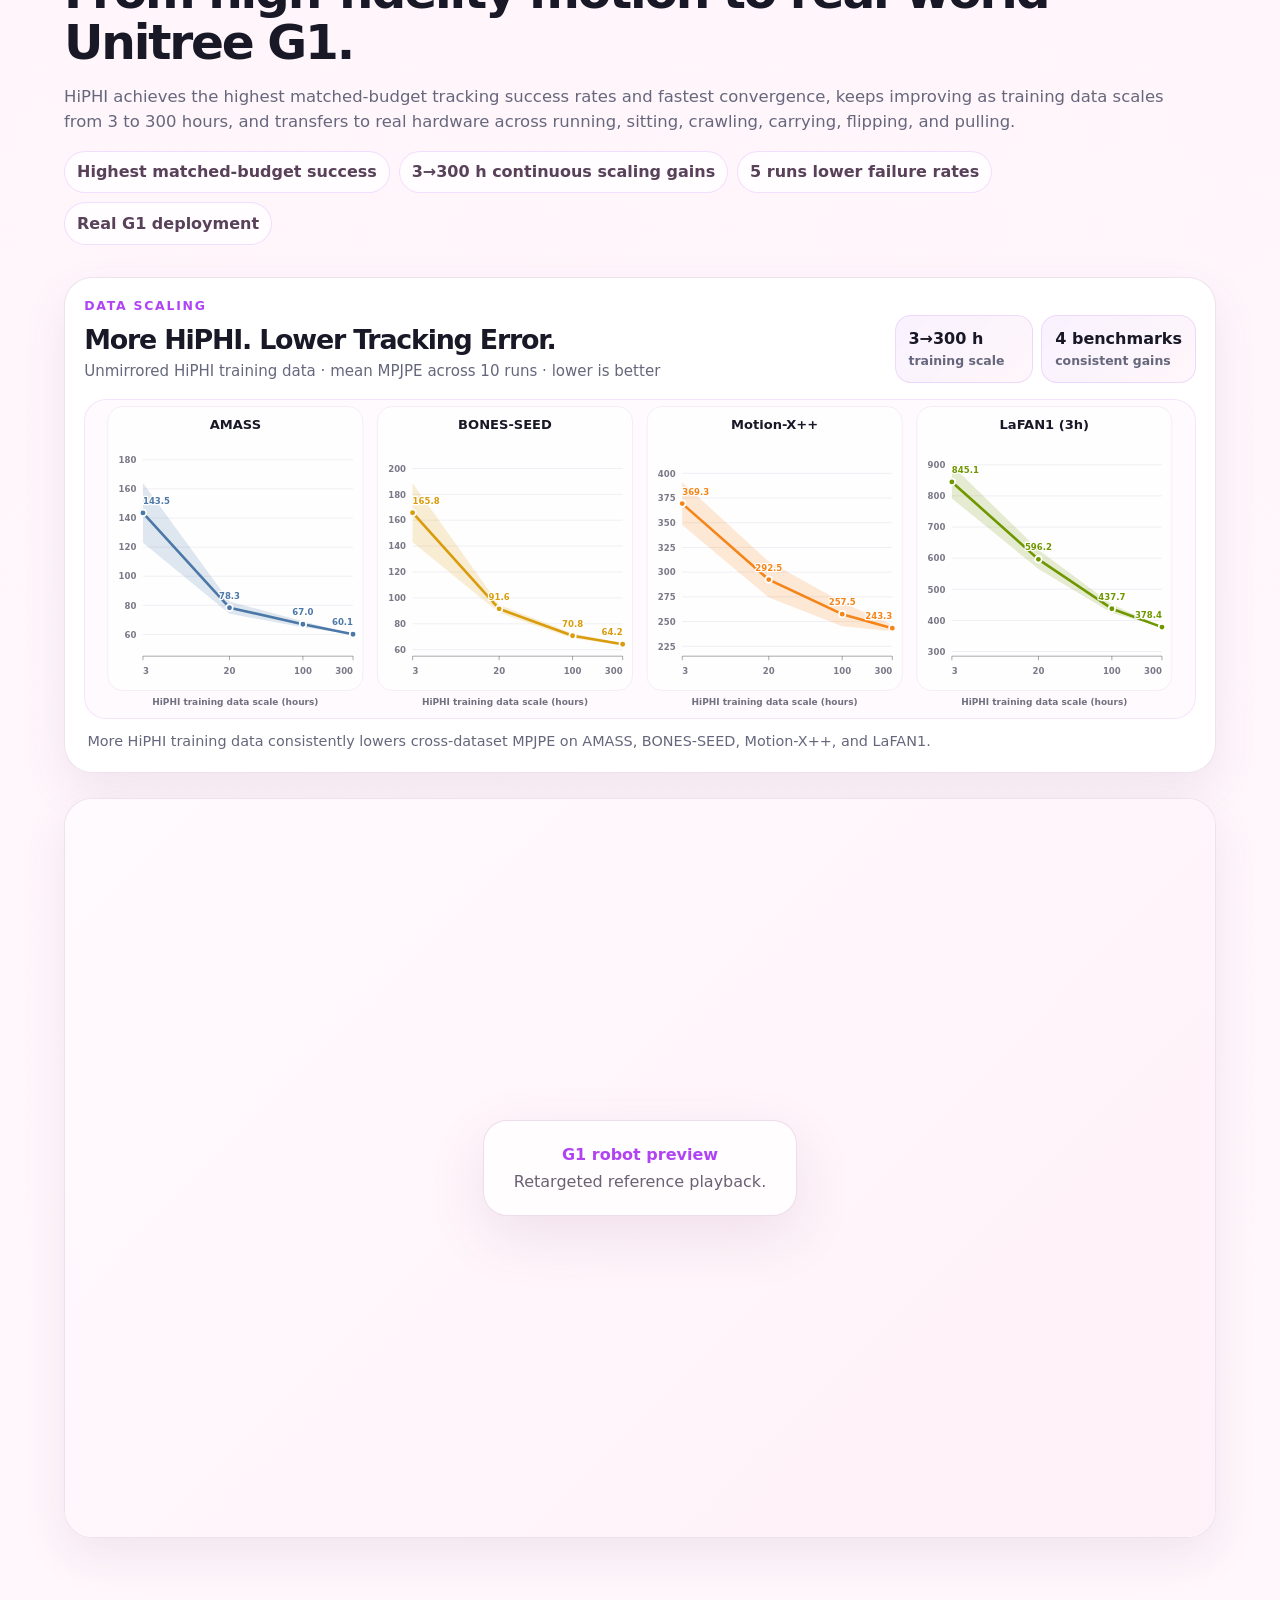
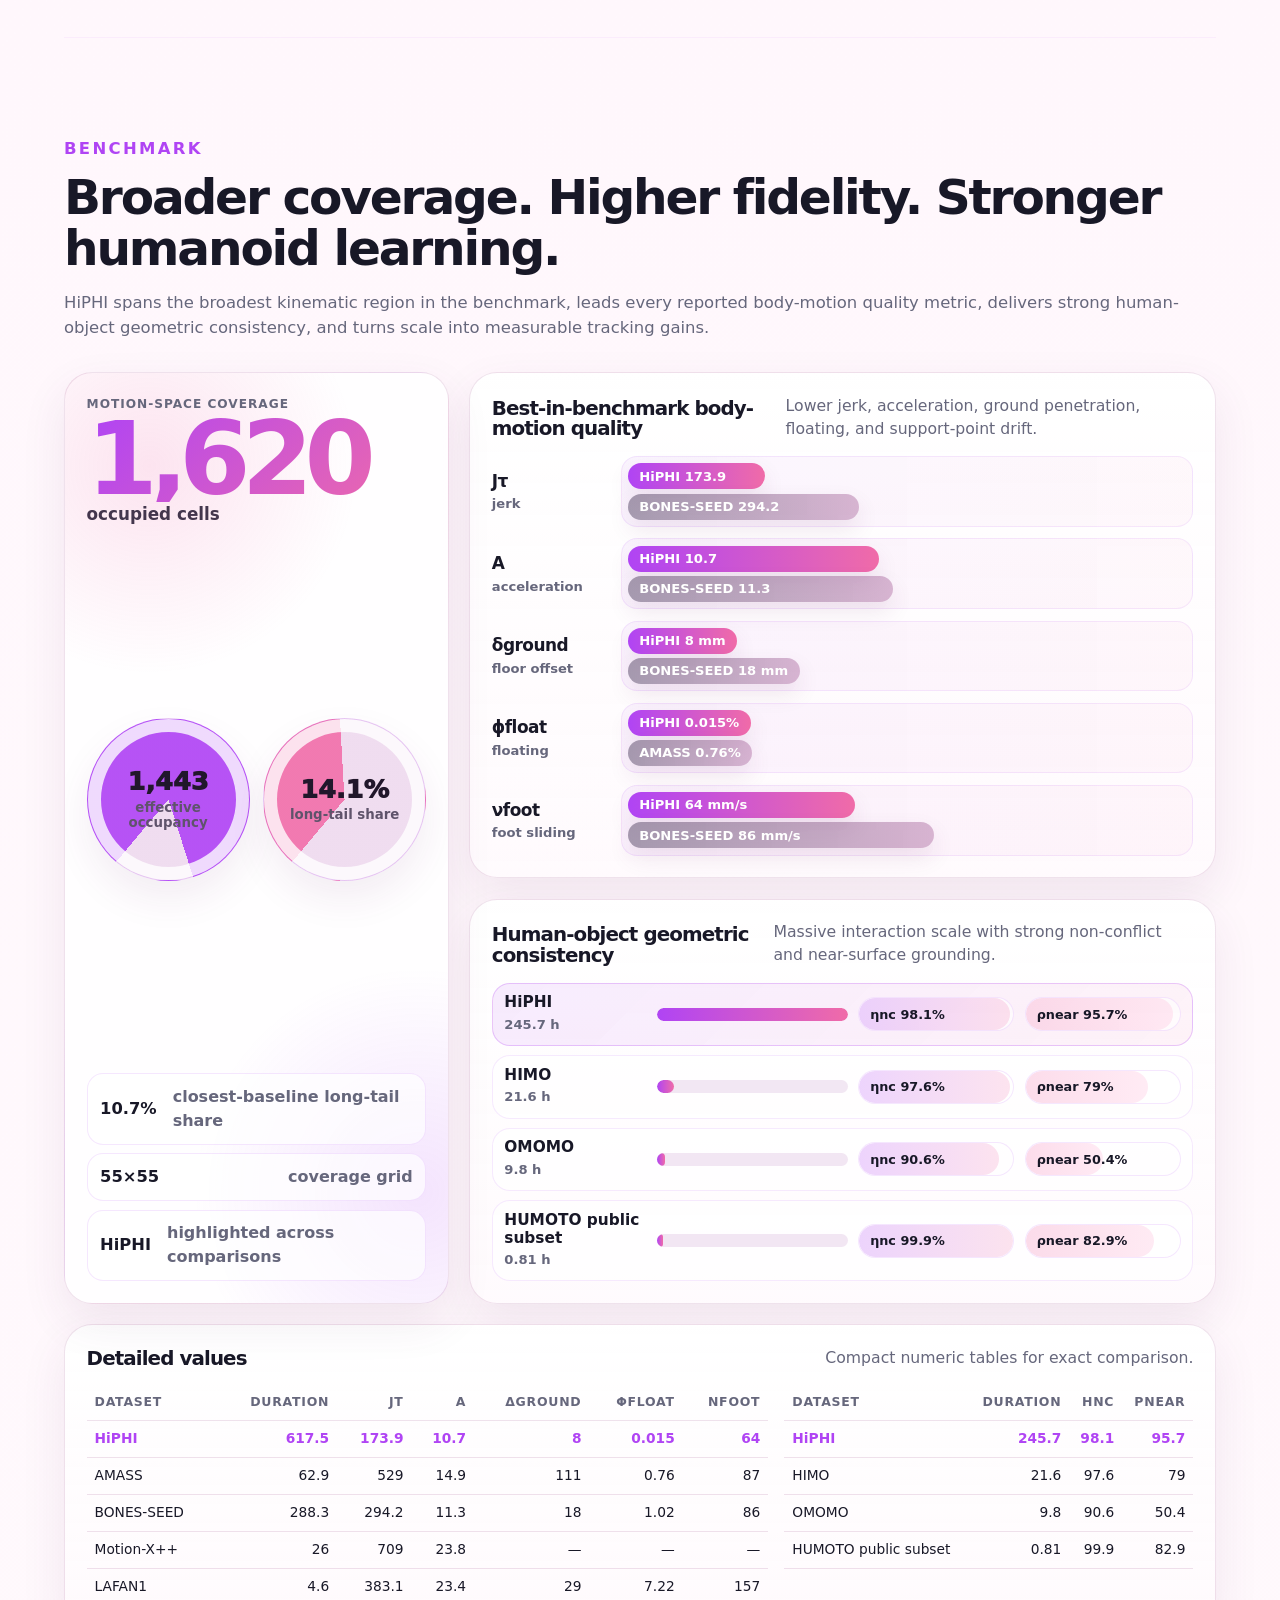
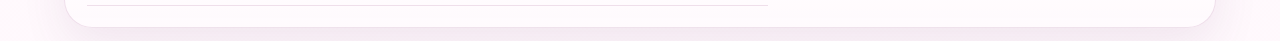
==== commit d6a2fd24: "Standardize HiPHI citation" ====
--- a/index.html
+++ b/index.html
@@ -299,14 +299,10 @@
       </div>
       <article class="card citation-card">
         <pre tabindex="0" aria-label="BibTeX citation for HiPHI"><code>@article{ji2026hiphi,
-  title         = {{HiPHI}: A Large-Scale Benchmark for High-Precision Human Motion and Object-Interaction},
-  author        = {Ji, Jiahao and Ma, Ji and Zhang, Runhan and Yu, Runyi and Wang, Wenjia and Chi, Weiheng and Peng, Qianqian and Yan, Weichao and Gu, Yongfei and Tian, Ye and Wu, Ting and Li, Longwei and Yuan, Chun and Dai, Ruoli and Han, Lei},
-  journal       = {arXiv preprint arXiv:2608.16222},
-  year          = {2026},
-  eprint        = {2608.16222},
-  archivePrefix = {arXiv},
-  primaryClass  = {cs.RO},
-  url           = {https://arxiv.org/abs/2608.16222}
+  title={HiPHI: A Large-Scale Benchmark for High-Precision Human Motion and Object-Interaction},
+  author={Ji, Jiahao and Ma, Ji and Zhang, Runhan and Yu, Runyi and Wang, Wenjia and Chi, Weiheng and Peng, Qianqian and Yan, Weichao and Gu, Yongfei and Tian, Ye and Wu, Ting and Li, Longwei and Yuan, Chun and Dai, Ruoli and Han, Lei},
+  journal={arXiv preprint arXiv:2608.16222},
+  year={2026}
 }</code></pre>
       </article>
     </section>
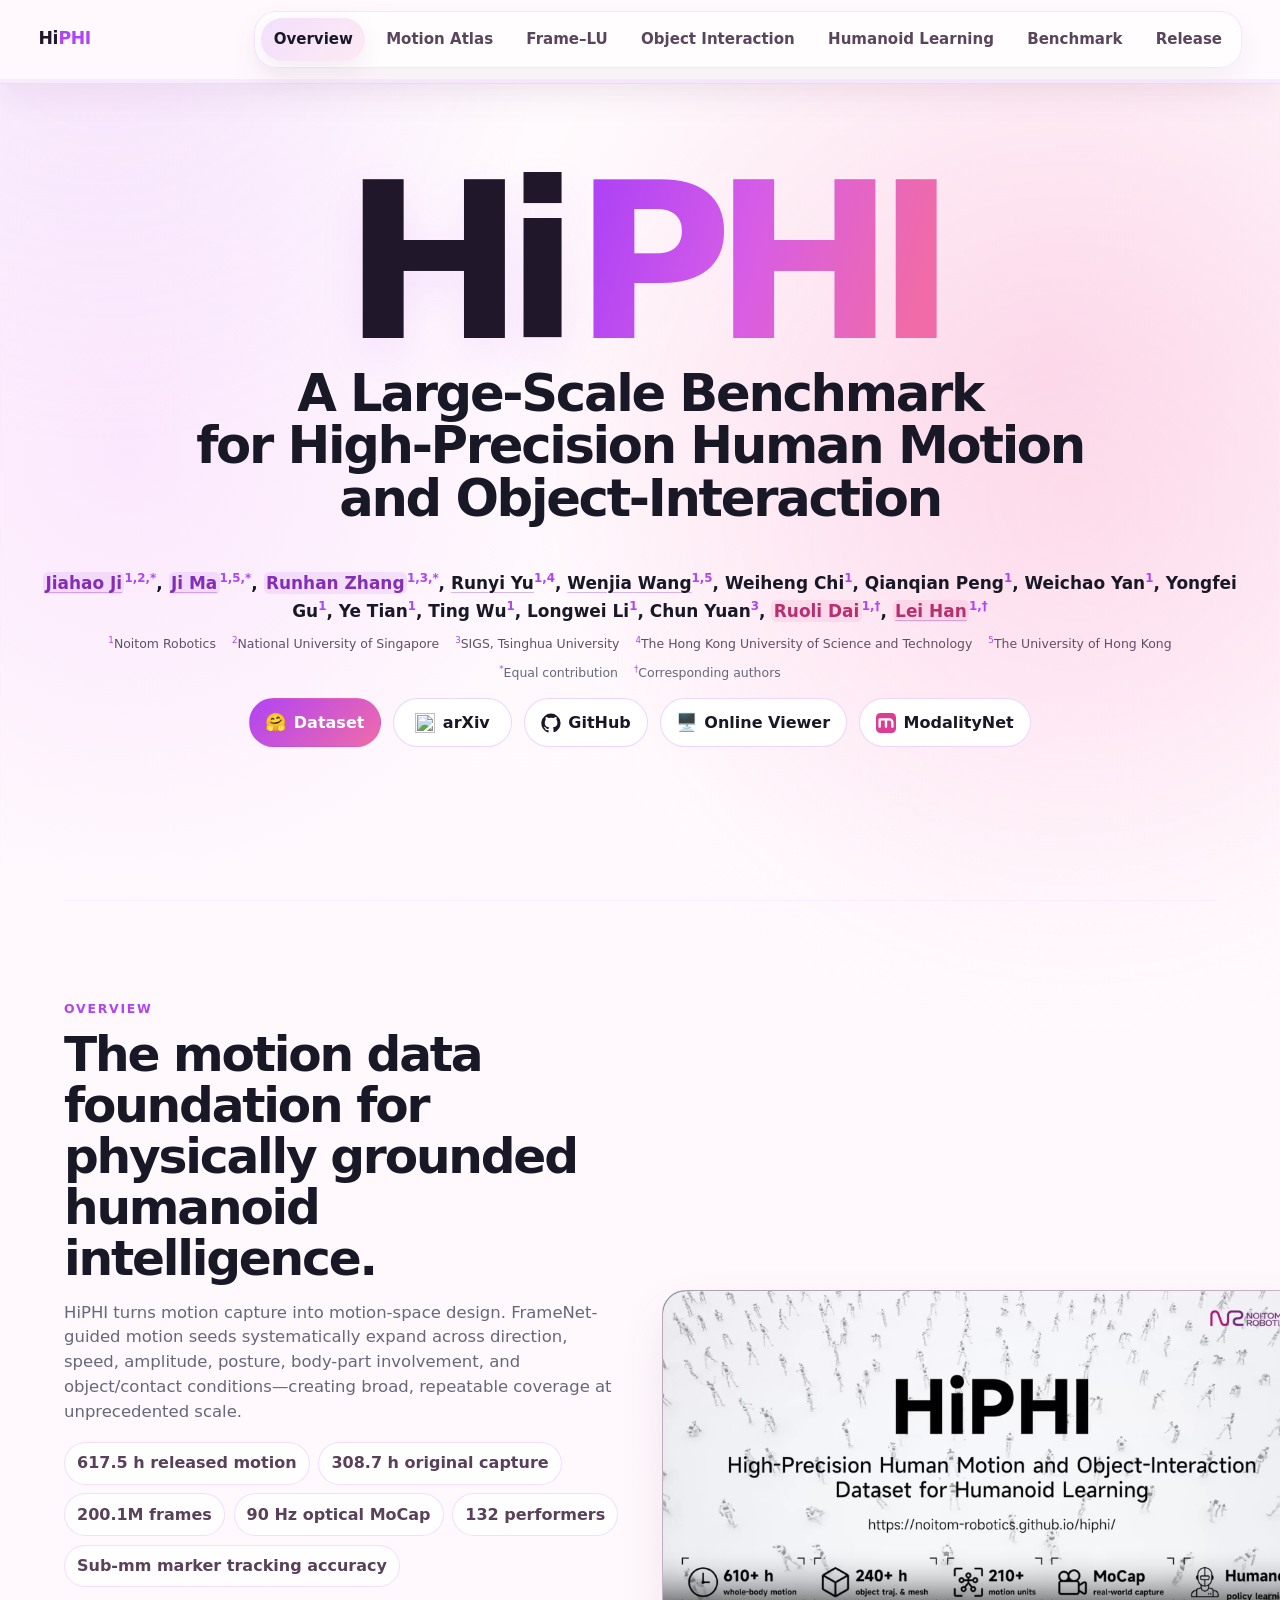
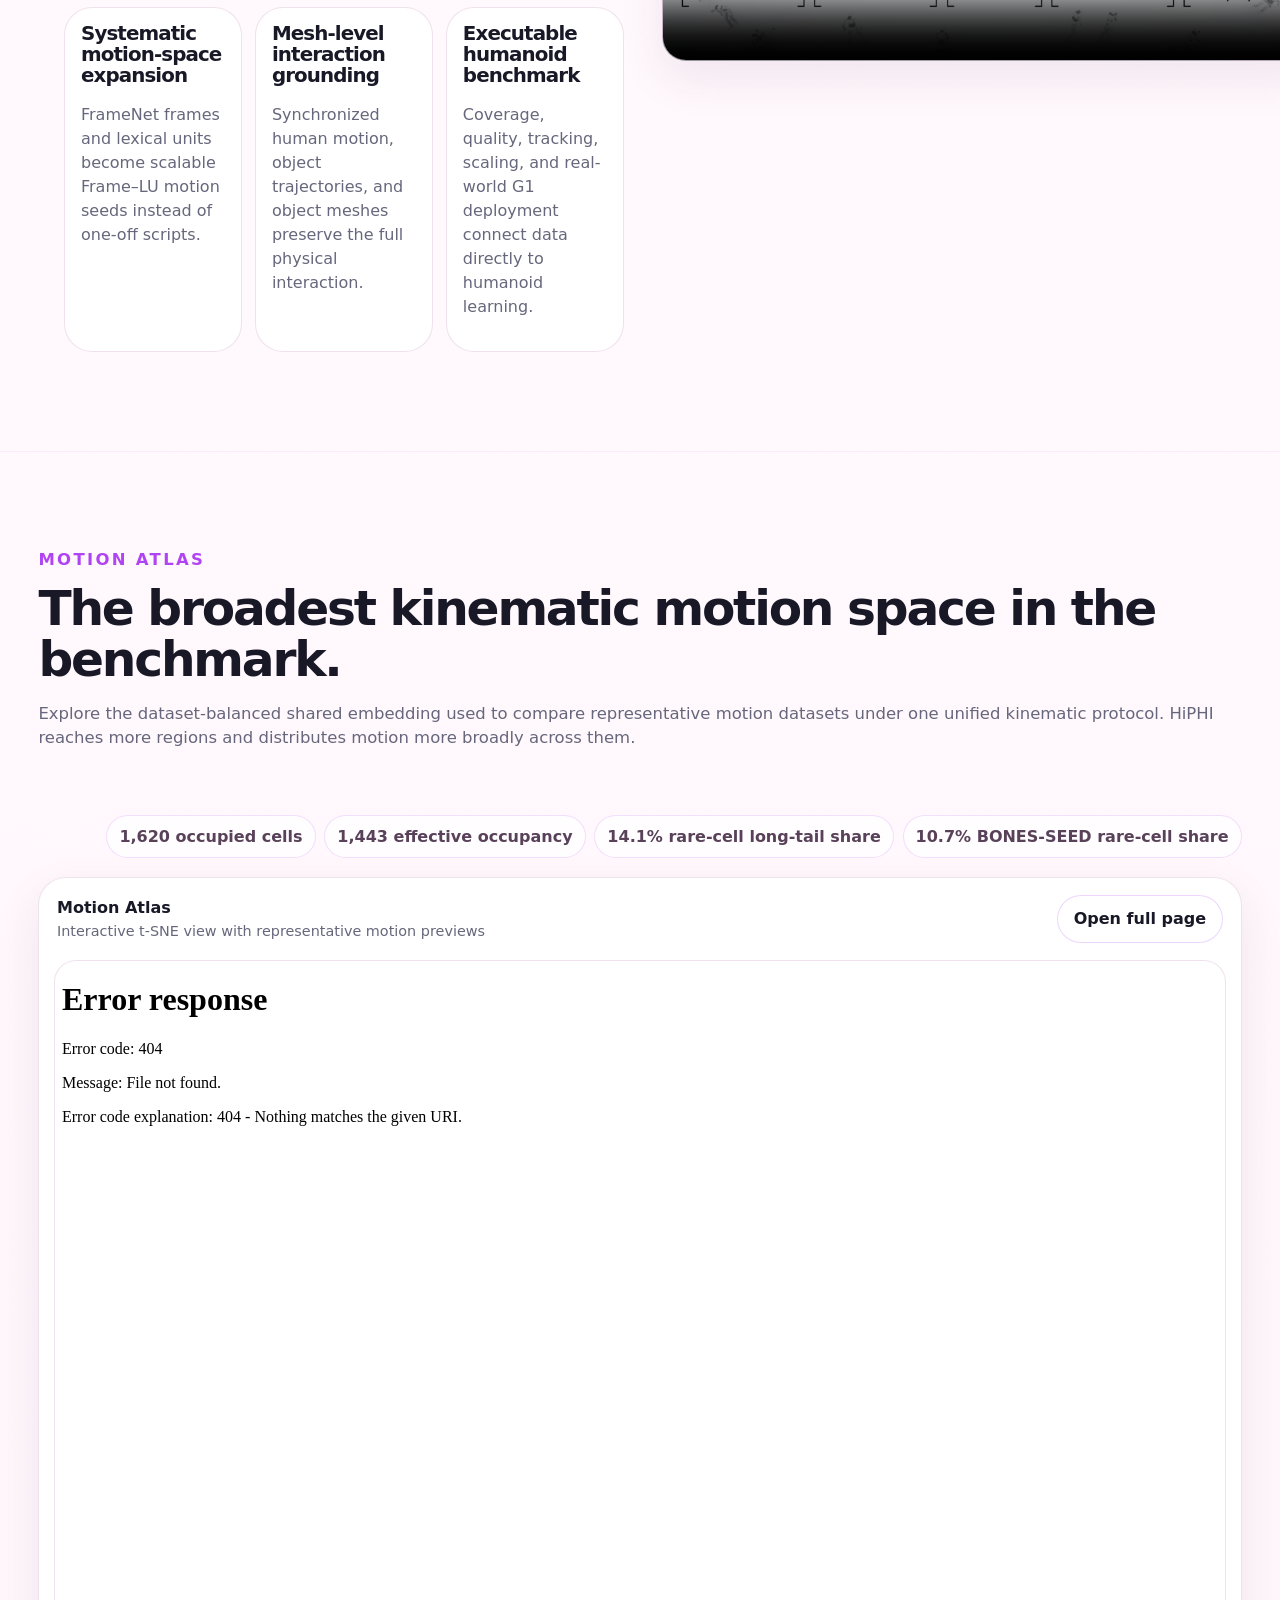
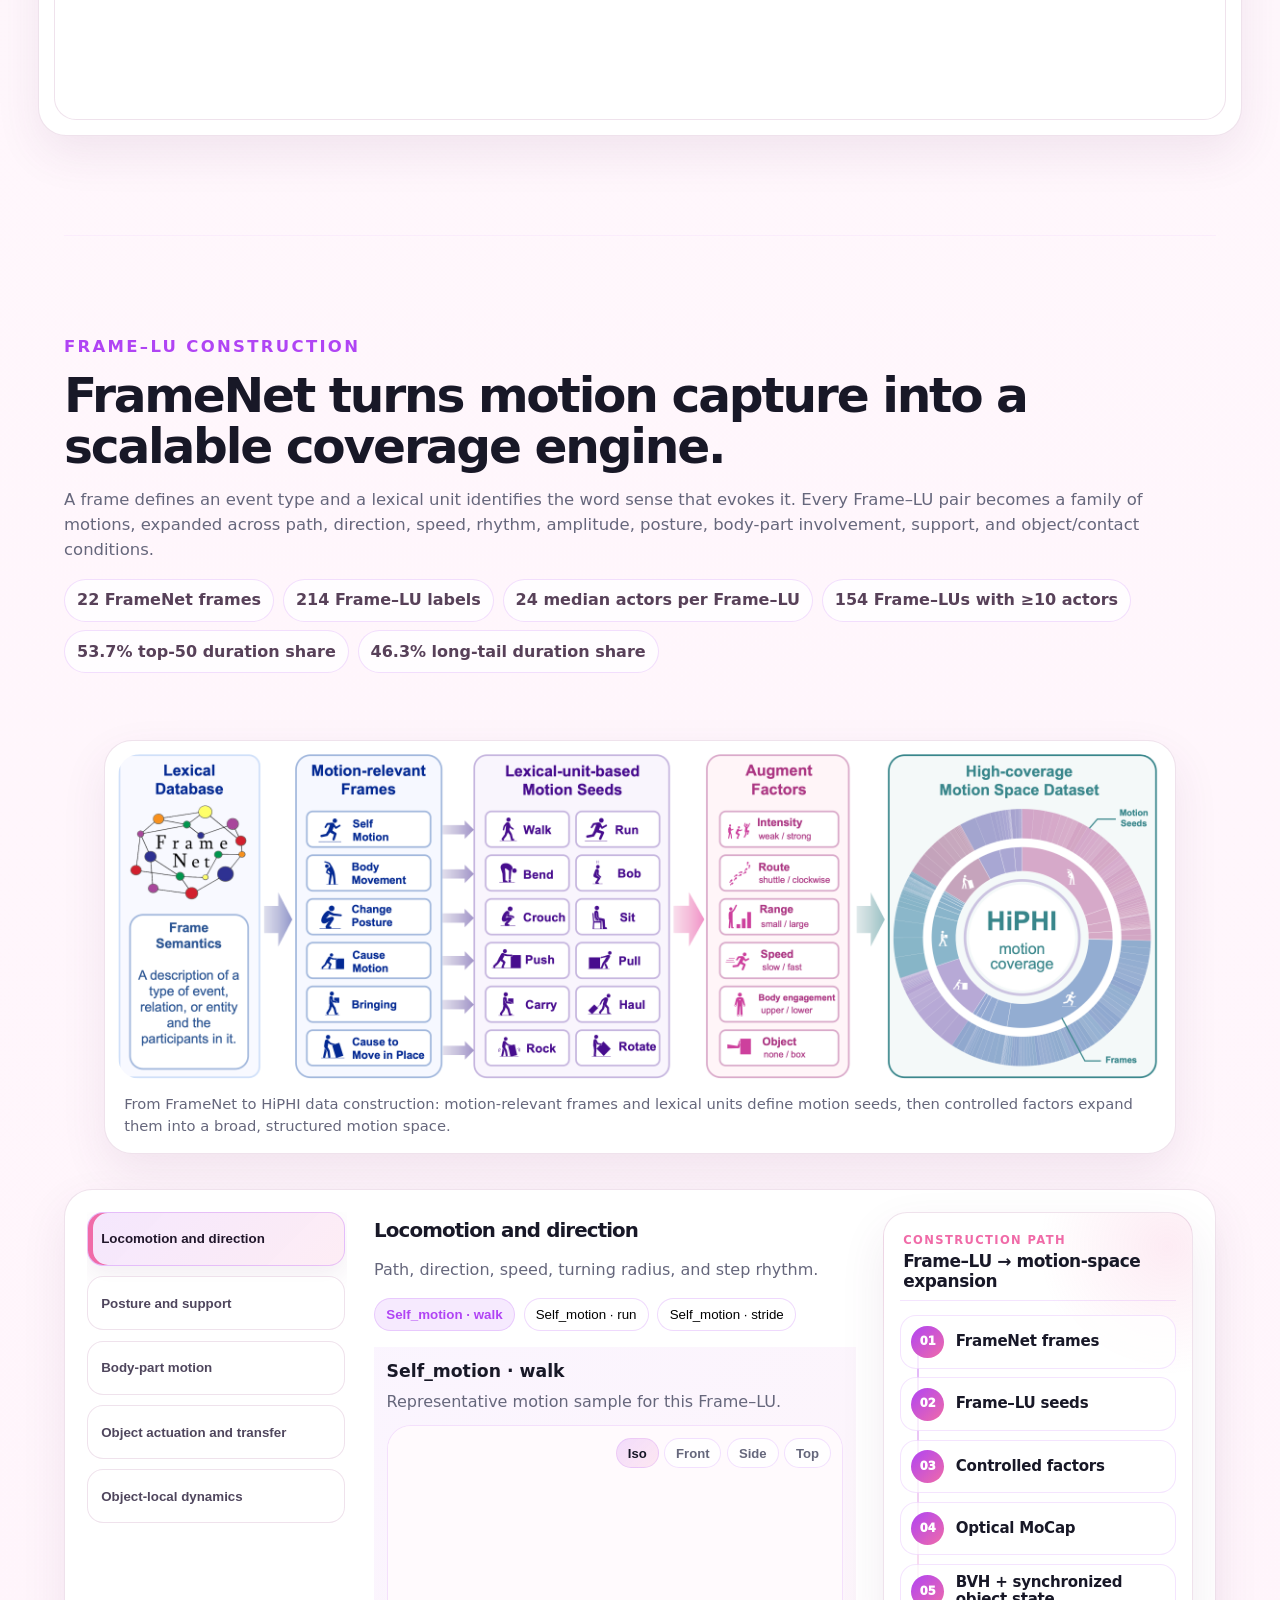
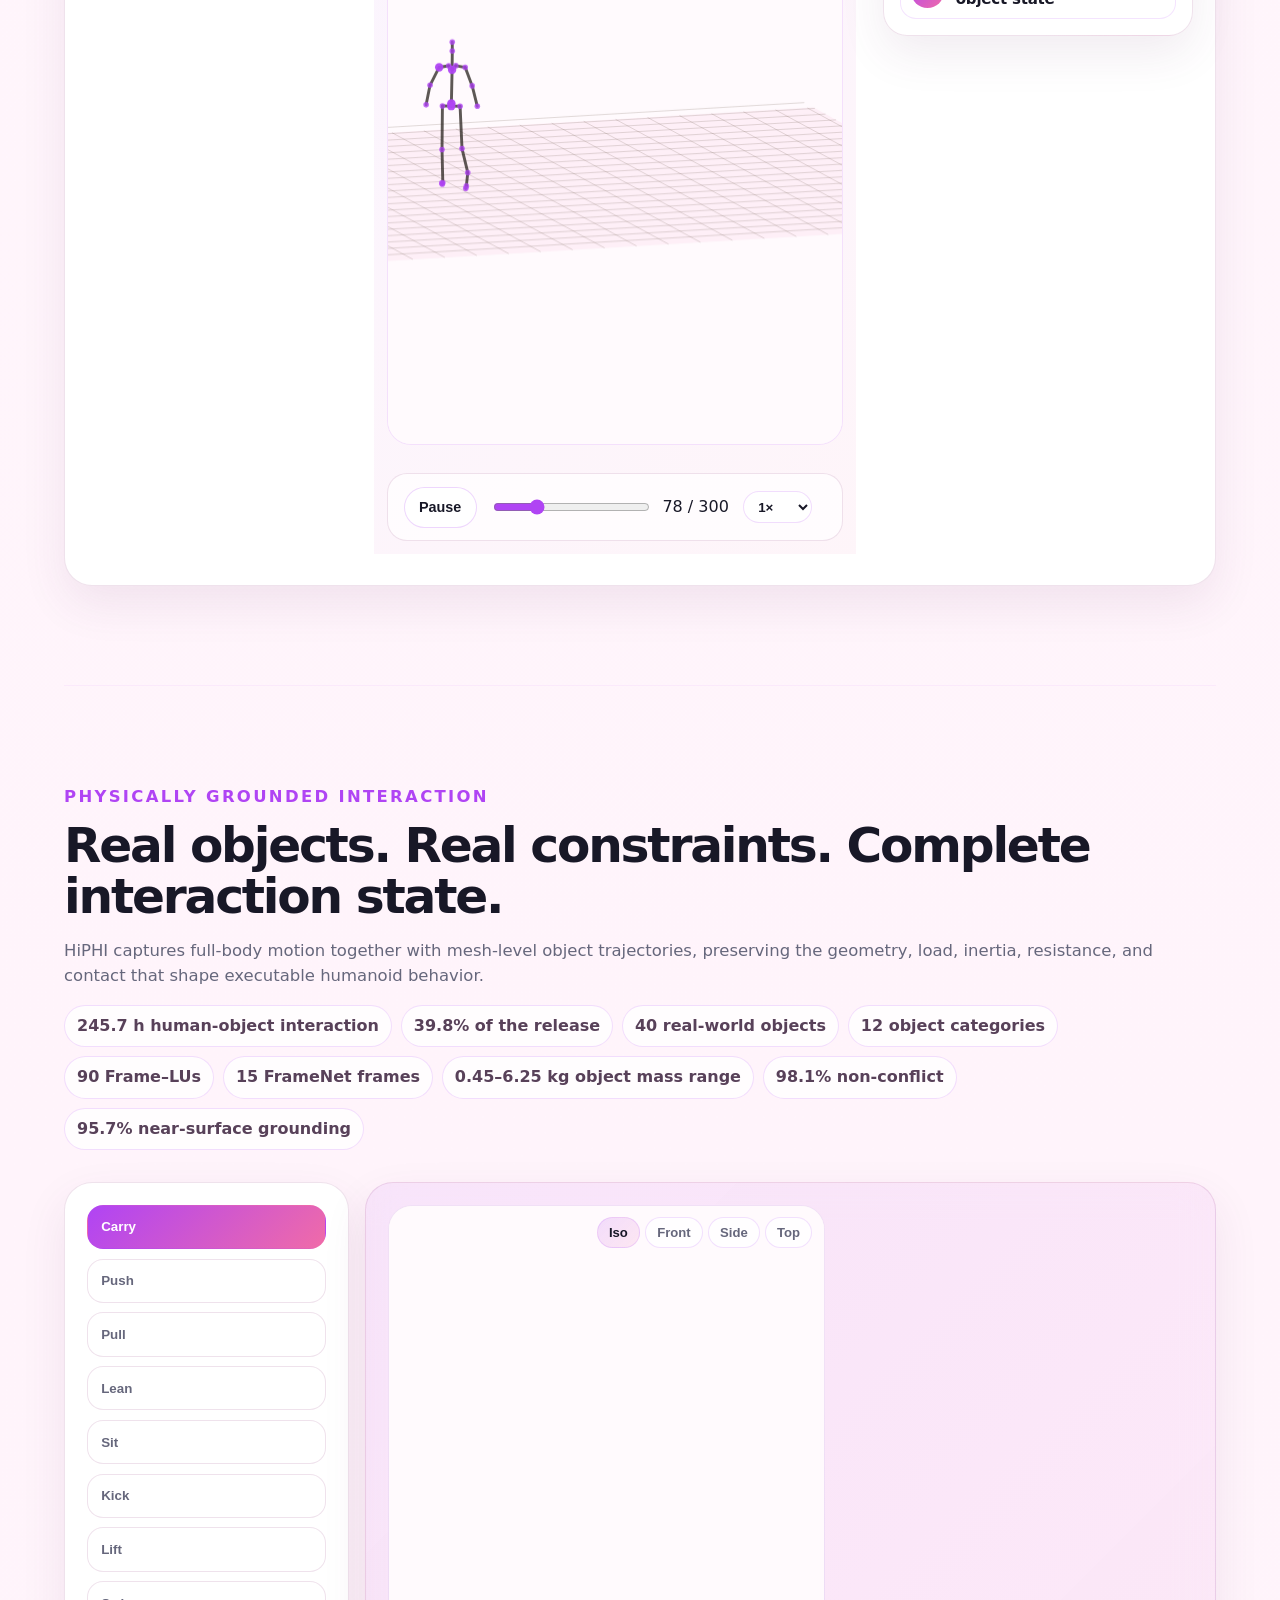
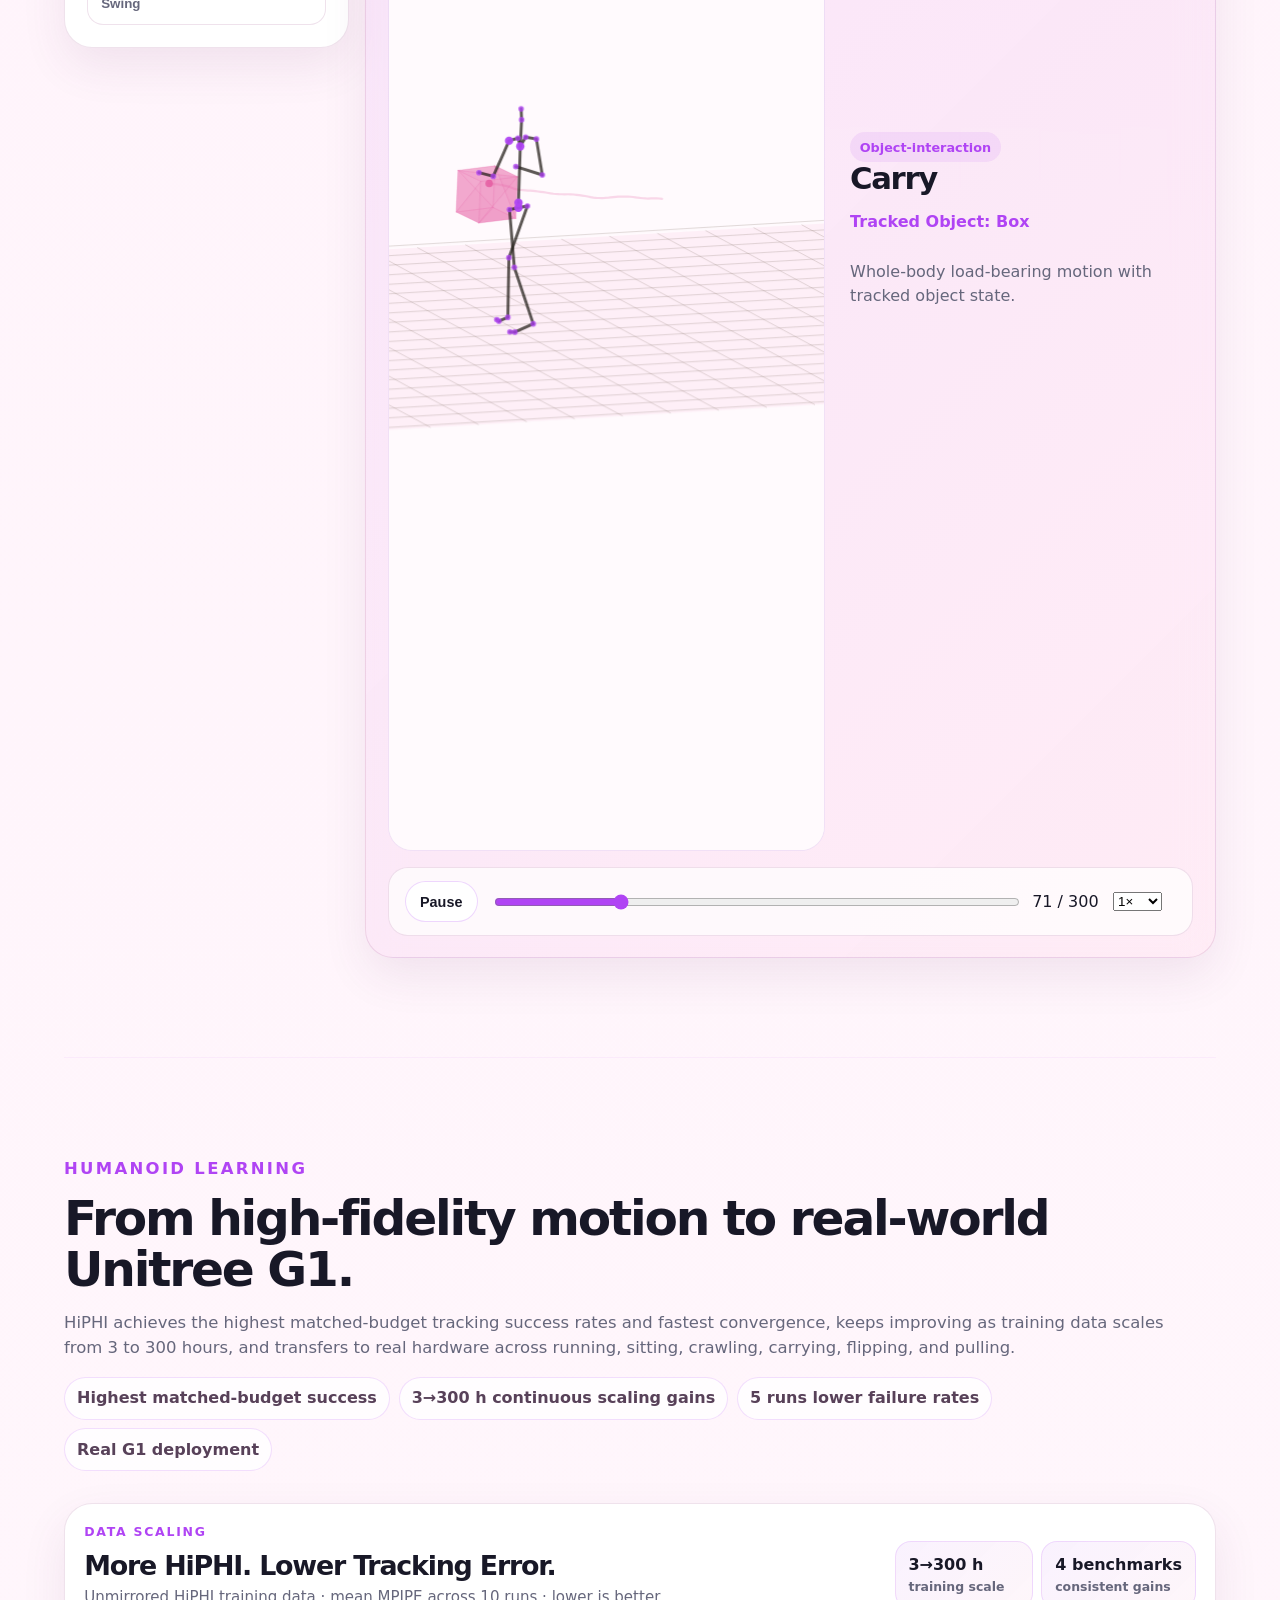
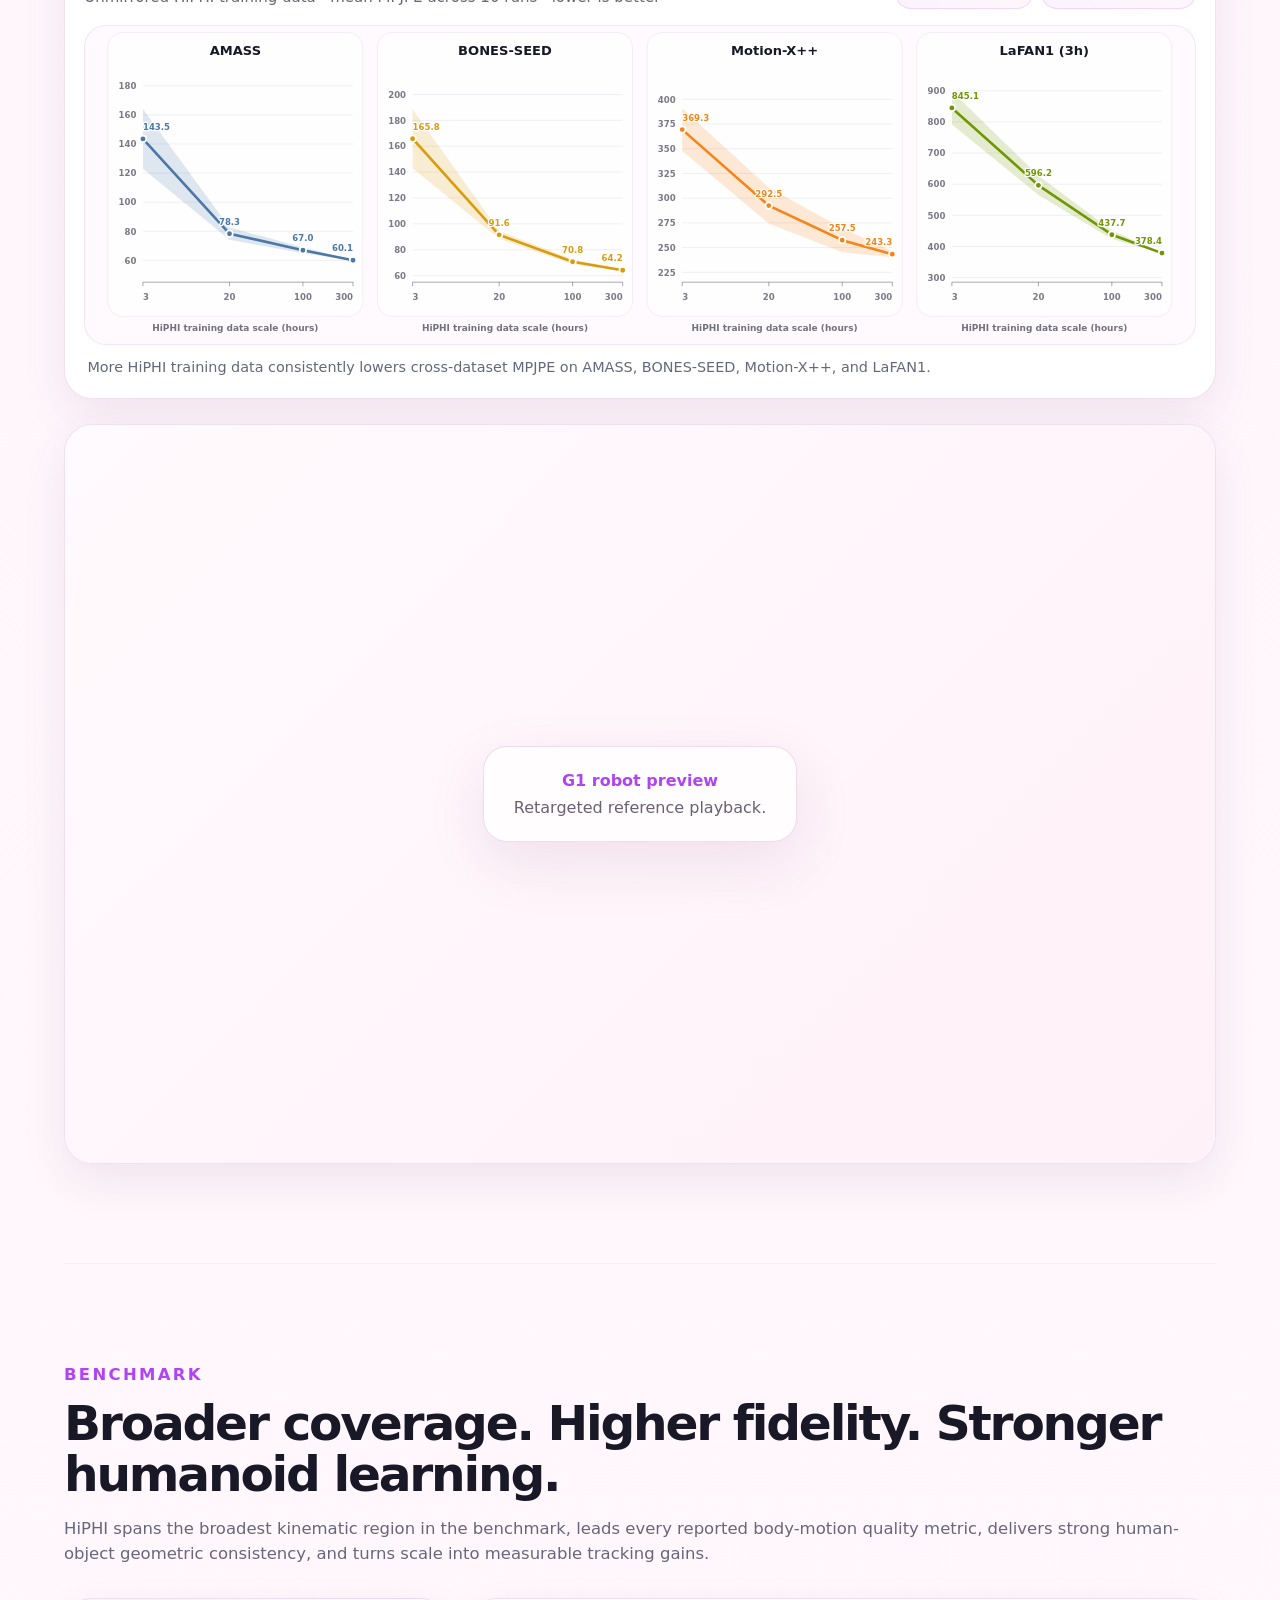
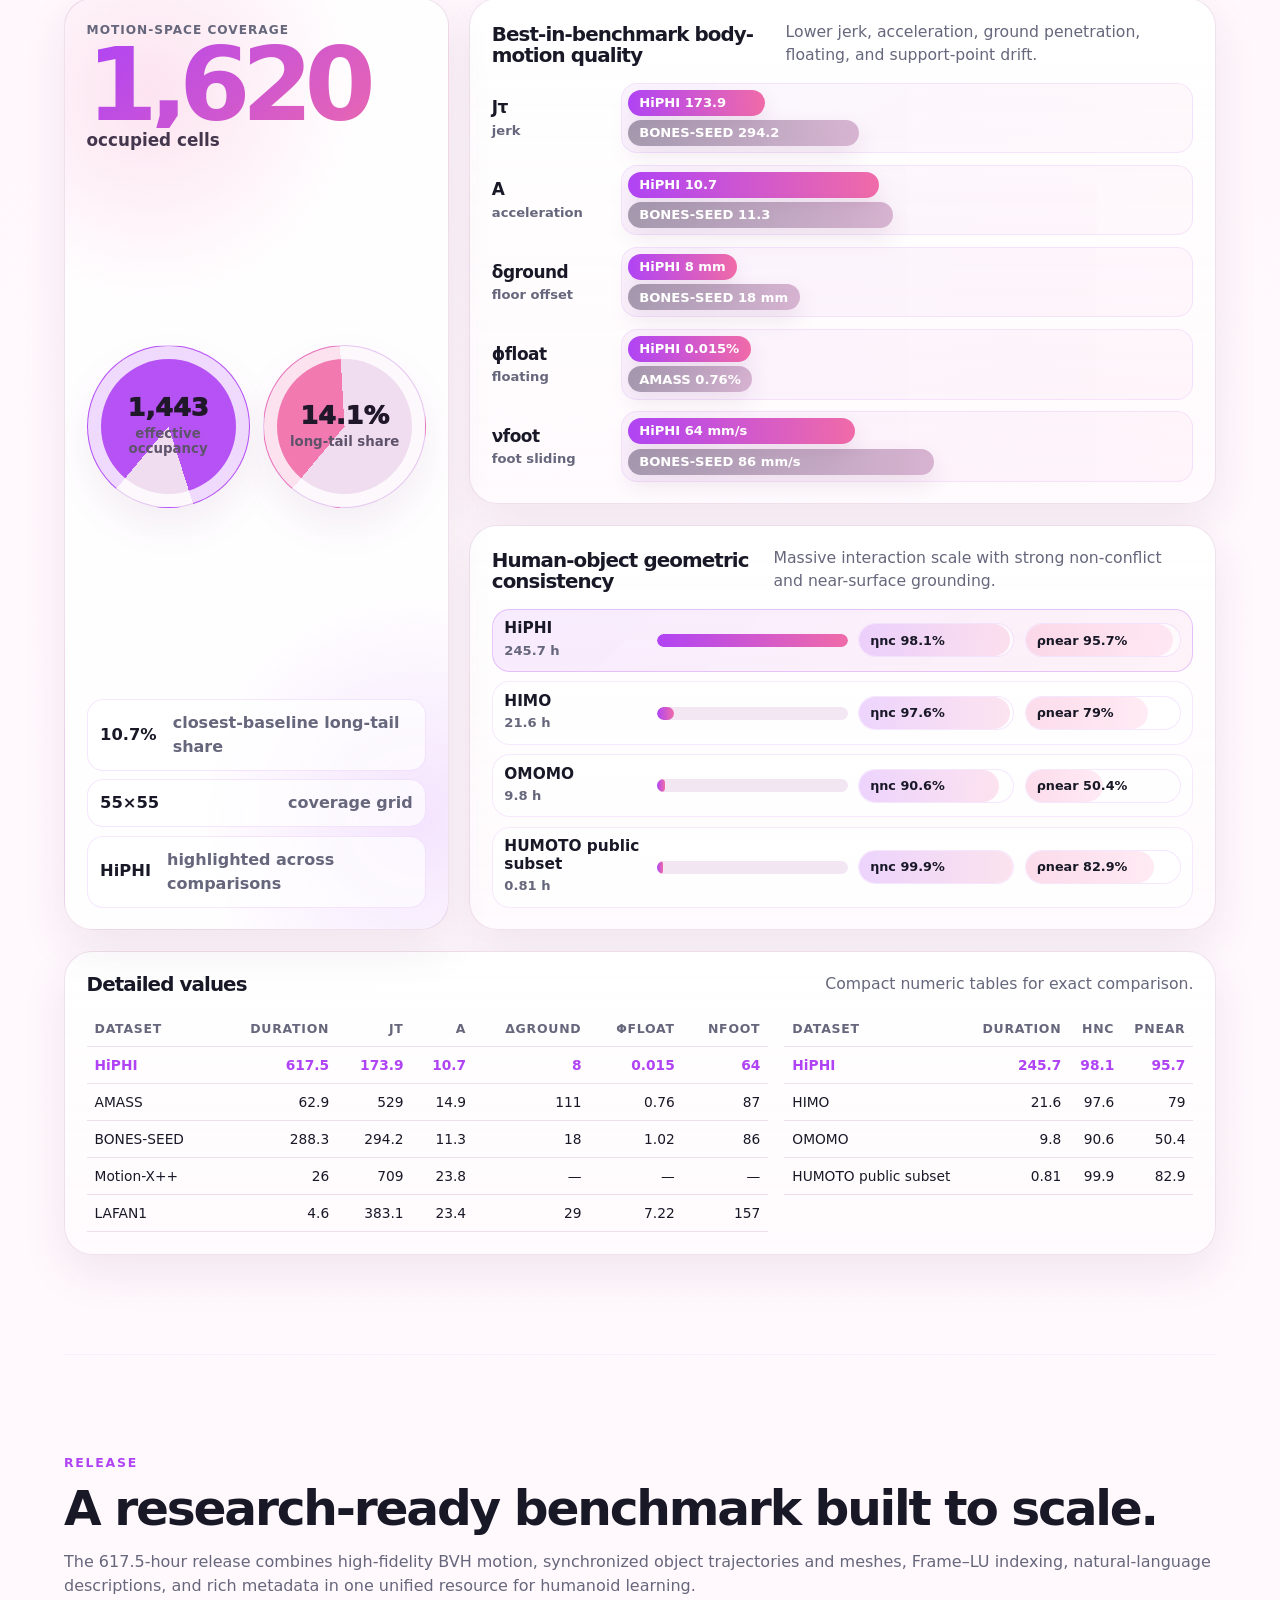
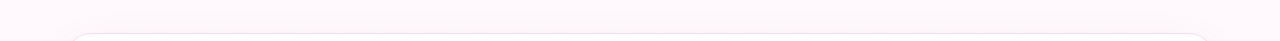
==== commit c6244b5b: "Improve iPhone responsive layouts" ====
--- a/index.html
+++ b/index.html
@@ -2,7 +2,7 @@
 <html lang="en">
 <head>
   <meta charset="utf-8">
-  <meta name="viewport" content="width=device-width, initial-scale=1">
+  <meta name="viewport" content="width=device-width, initial-scale=1, viewport-fit=cover">
   <meta name="description" content="HiPHI is a 617.5-hour high-fidelity optical MoCap dataset and benchmark that expands motion-space coverage and powers real-world humanoid learning.">
   <title>HiPHI: A Large-Scale Benchmark for High-Precision Human Motion and Object-Interaction</title>
   <link rel="icon" href="icon.svg?v=2" type="image/svg+xml">
--- a/static/css/hiphi.css
+++ b/static/css/hiphi.css
@@ -1556,3 +1556,170 @@
   outline: 3px solid rgba(176,68,244,.45);
   outline-offset: 3px;
 }
+
+/* V2.1 mobile layout: real single-column flow, iPhone safe areas, and touch targets. */
+@media (max-width: 760px) {
+  :root {
+    --mobile-gutter: 1rem;
+    --nav-height: 60px;
+  }
+
+  html {
+    scroll-padding-top: calc(var(--nav-height) + env(safe-area-inset-top) + 12px);
+  }
+  body {
+    width: 100%;
+    min-width: 0;
+    overflow-x: clip;
+  }
+  .site-header {
+    padding-top: env(safe-area-inset-top);
+  }
+  .site-section {
+    scroll-margin-top: calc(var(--nav-height) + env(safe-area-inset-top) + 12px);
+  }
+  .content-grid,
+  .wide-grid,
+  .hero-shell,
+  .nav-shell {
+    width: auto;
+    max-width: none;
+    margin-left: max(var(--mobile-gutter), env(safe-area-inset-left));
+    margin-right: max(var(--mobile-gutter), env(safe-area-inset-right));
+  }
+  main,
+  .site-section,
+  .hero-main,
+  .hero-copy,
+  .overview-copy,
+  .overview-cards,
+  .section-heading,
+  .interaction-layout,
+  .object-card,
+  .benchmark-redesign,
+  .release-grid,
+  .citation-card {
+    min-width: 0;
+  }
+
+  .nav-shell {
+    min-height: var(--nav-height);
+    padding-block: .45rem;
+  }
+  .nav-toggle {
+    width: 44px;
+    height: 44px;
+    padding: 0;
+    align-items: center;
+    justify-content: center;
+    font-size: 1.05rem;
+    touch-action: manipulation;
+  }
+  .nav-links {
+    top: calc(100% - 2px);
+    left: max(var(--mobile-gutter), env(safe-area-inset-left));
+    right: max(var(--mobile-gutter), env(safe-area-inset-right));
+    justify-content: stretch;
+    align-items: stretch;
+    gap: .25rem;
+    max-height: calc(100dvh - var(--nav-height) - env(safe-area-inset-top) - 12px);
+    overflow-y: auto;
+    overscroll-behavior: contain;
+    background: rgba(255,255,255,.98);
+    backdrop-filter: blur(24px);
+    padding-bottom: max(.8rem, env(safe-area-inset-bottom));
+  }
+  .nav-links a {
+    width: 100%;
+    min-height: 44px;
+    display: flex;
+    align-items: center;
+    justify-content: flex-start;
+    padding-inline: 1rem;
+  }
+
+  .section-pad { padding-block: clamp(3.4rem, 8svh, 4.6rem); }
+  .hero-title-cover {
+    min-height: auto;
+    padding: clamp(3.2rem, 8svh, 4.8rem) 0 clamp(3rem, 7svh, 4.2rem);
+  }
+  .hero-title-cover .hero-shell,
+  .hero-main-titleonly,
+  .hero-main-titleonly .hero-copy,
+  .hero-title-cover h2,
+  .paper-byline,
+  .project-links {
+    width: 100%;
+    max-width: 100%;
+  }
+  .hero-title-cover h1 {
+    font-size: clamp(4.5rem, 24vw, 6.2rem);
+  }
+  .project-links .btn,
+  .btn {
+    min-height: 44px;
+    touch-action: manipulation;
+  }
+
+  .overview-grid.site-section,
+  .atlas-heading,
+  .frame-section .browser-grid,
+  .object-section .interaction-layout,
+  .benchmark-redesign,
+  .benchmark-table-columns,
+  .release-grid,
+  .release-grid-wide {
+    grid-template-columns: minmax(0, 1fr);
+  }
+  .overview-grid.site-section { gap: 1.5rem; }
+  .overview-video { width: 100%; }
+  .atlas-heading { gap: 1rem; }
+  .atlas-metrics { justify-content: flex-start; }
+  .atlas-frame-wrap,
+  .pipeline-figure { margin-inline: 0; }
+  .atlas-frame-wrap iframe {
+    height: min(68svh, 540px);
+    min-height: 460px;
+  }
+
+  .frame-section .family-list {
+    grid-template-columns: minmax(0, 1fr);
+  }
+  .frame-section .family-list button,
+  .lu-chip-wrap button,
+  .tabs button,
+  .player-tabs button,
+  .viewer-tabs button,
+  .playbar .btn,
+  .playbar select,
+  .speed-control select,
+  .frame-lu-playbar select {
+    min-height: 44px;
+    touch-action: manipulation;
+  }
+  .viewer-tabs button { min-width: 44px; }
+  .tabs { grid-template-columns: repeat(2, minmax(0, 1fr)); }
+  .object-player-layout,
+  .object-kv { grid-template-columns: minmax(0, 1fr); }
+  .object-skeleton-stage,
+  .skeleton-player-stage { min-height: 300px; }
+  .playbar input[type="range"] { min-height: 44px; }
+  select { font-size: 16px; }
+
+  .g1-mesh-frame {
+    height: min(70svh, 560px);
+    min-height: 420px;
+  }
+  .scaling-chart-scroll,
+  .table-wrap,
+  .citation-card pre {
+    -webkit-overflow-scrolling: touch;
+    overscroll-behavior-inline: contain;
+  }
+  .scaling-chart-scroll { touch-action: pan-x; }
+  .citation-card { padding: .75rem; }
+  .citation-card pre { max-width: 100%; }
+  .site-footer {
+    padding-bottom: max(2rem, env(safe-area-inset-bottom));
+  }
+}
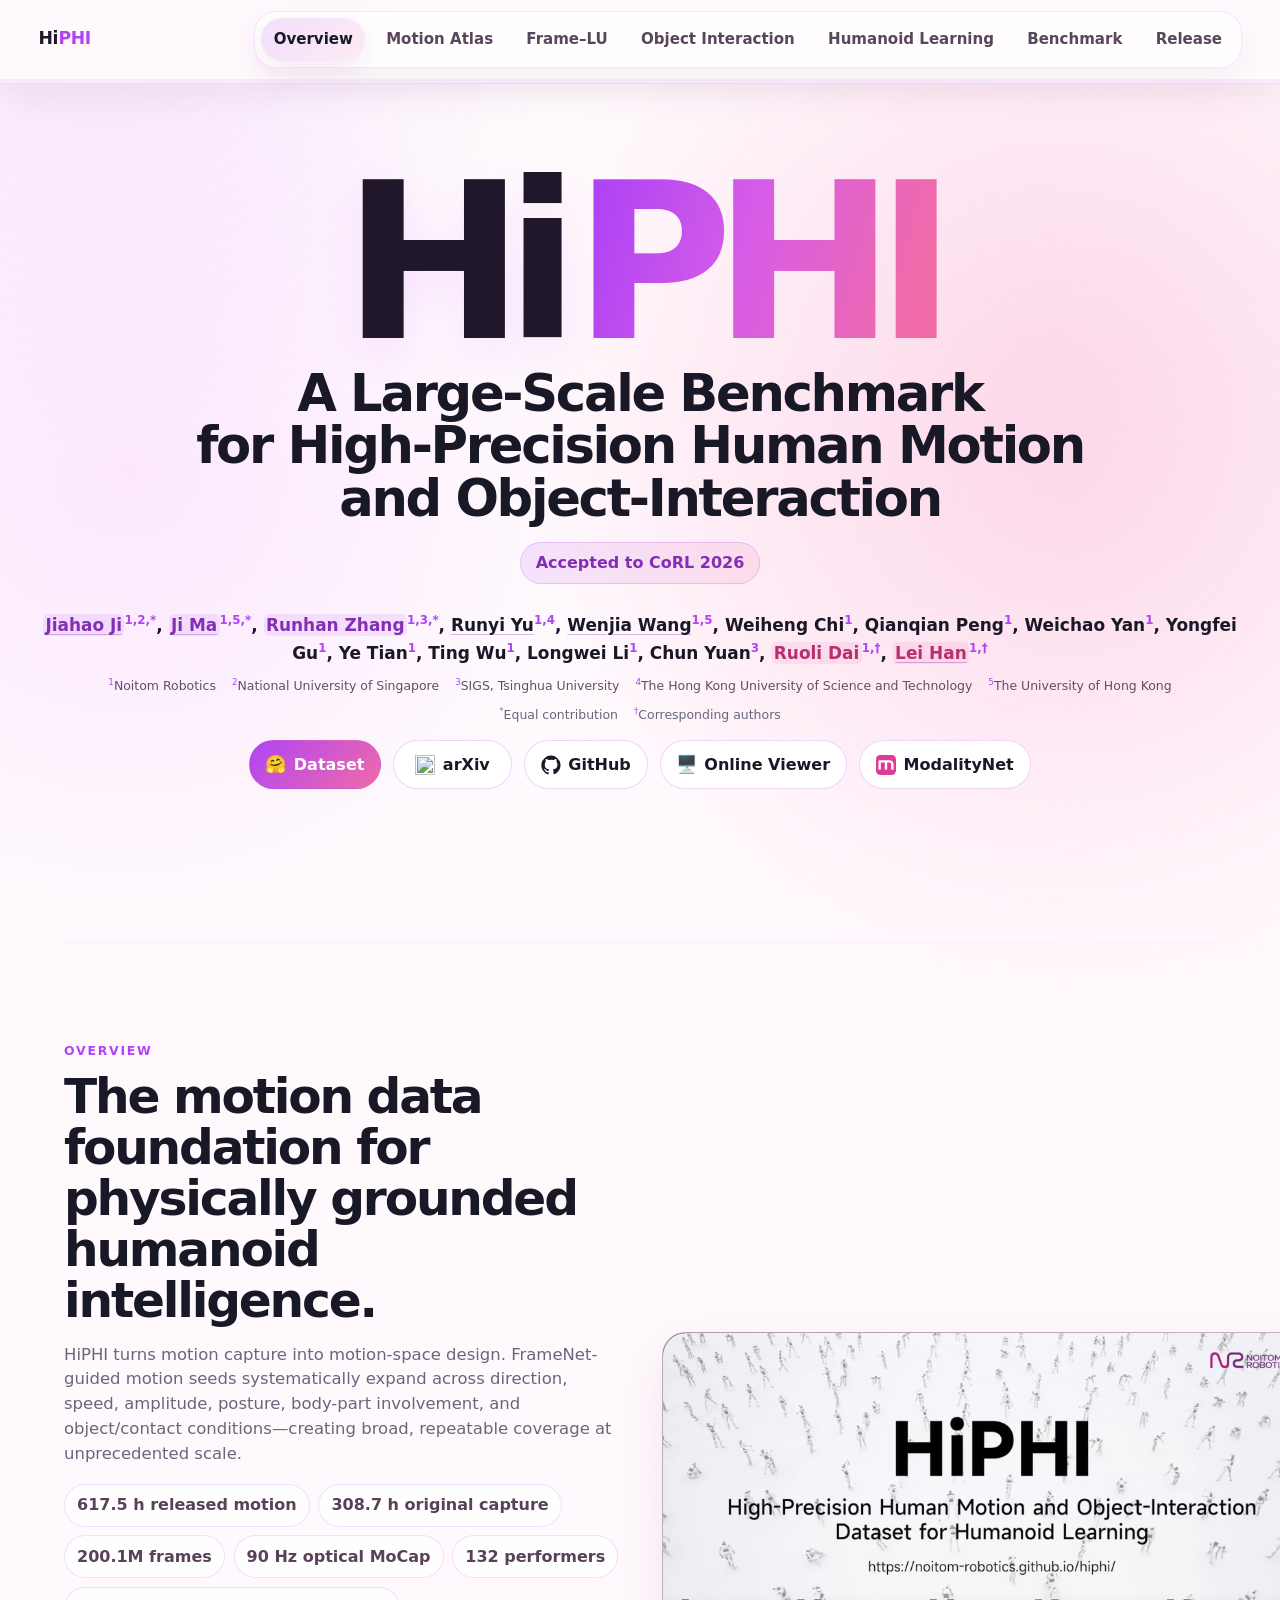
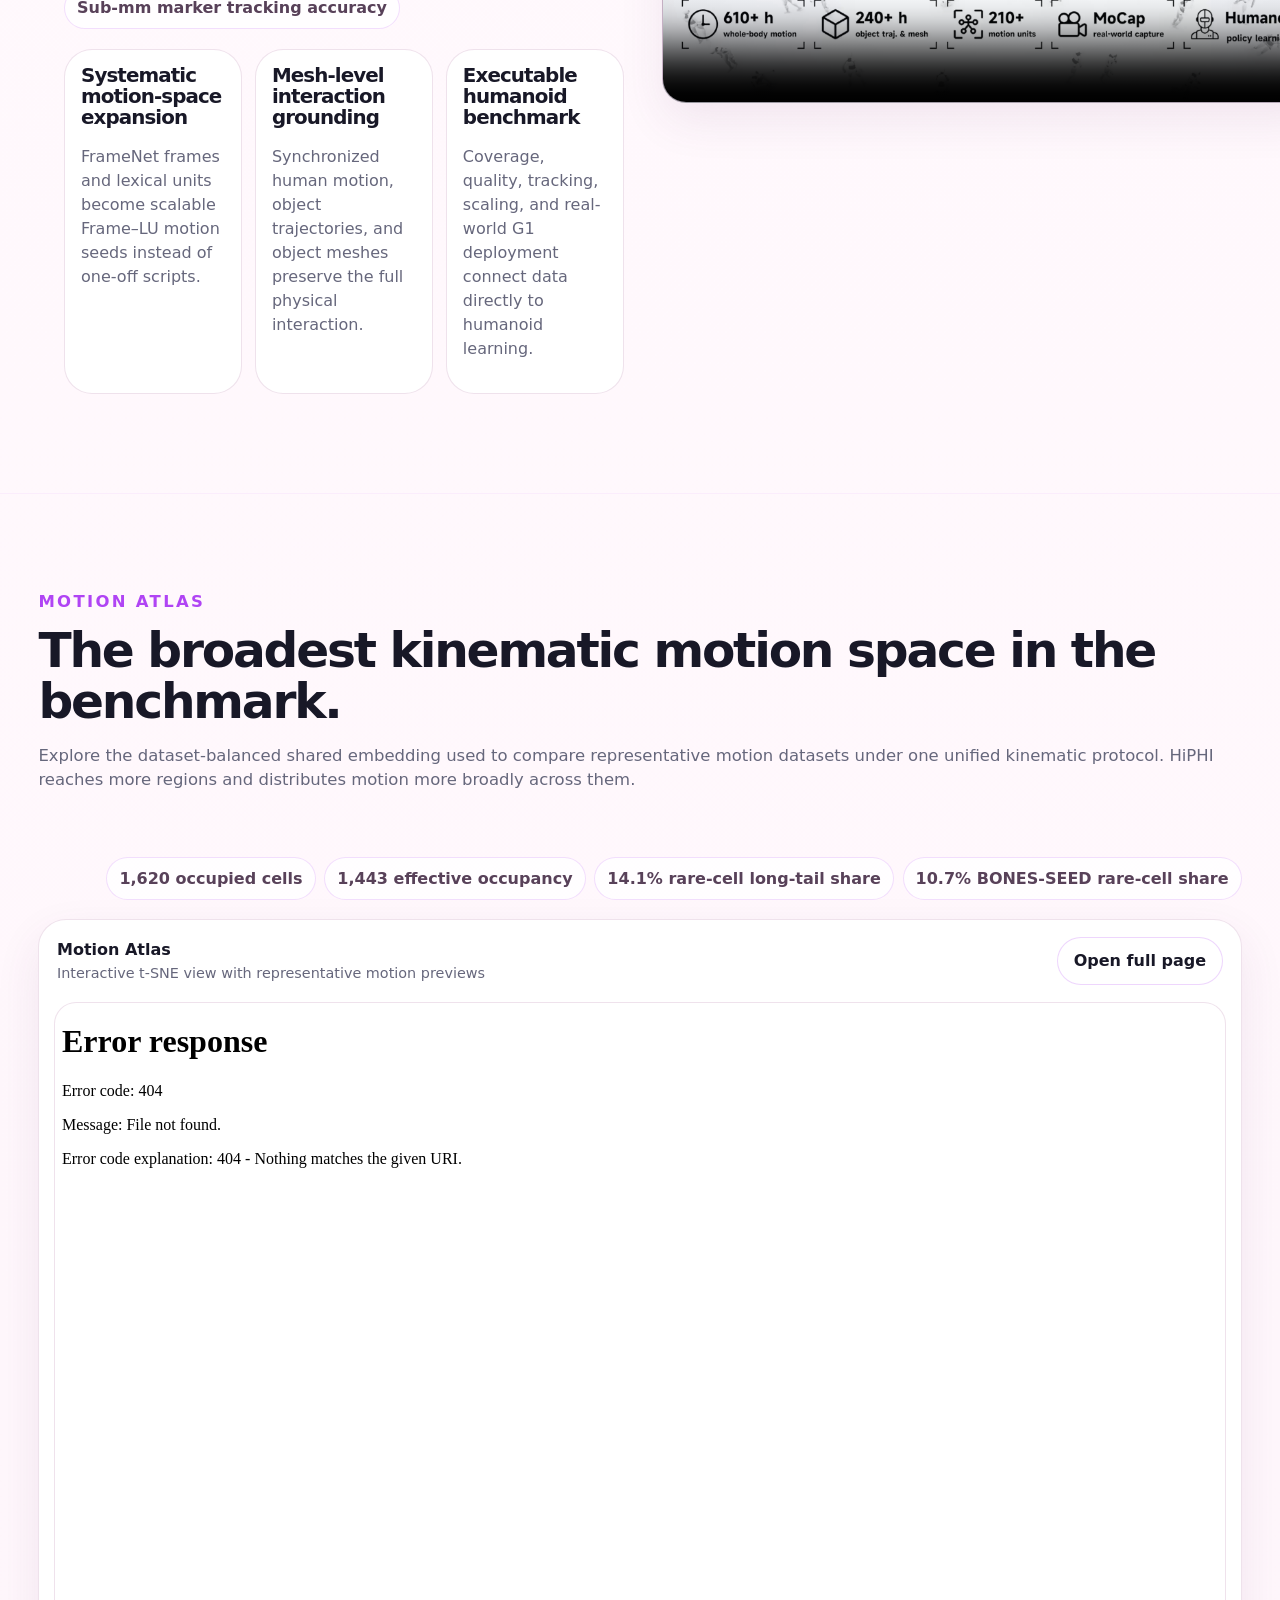
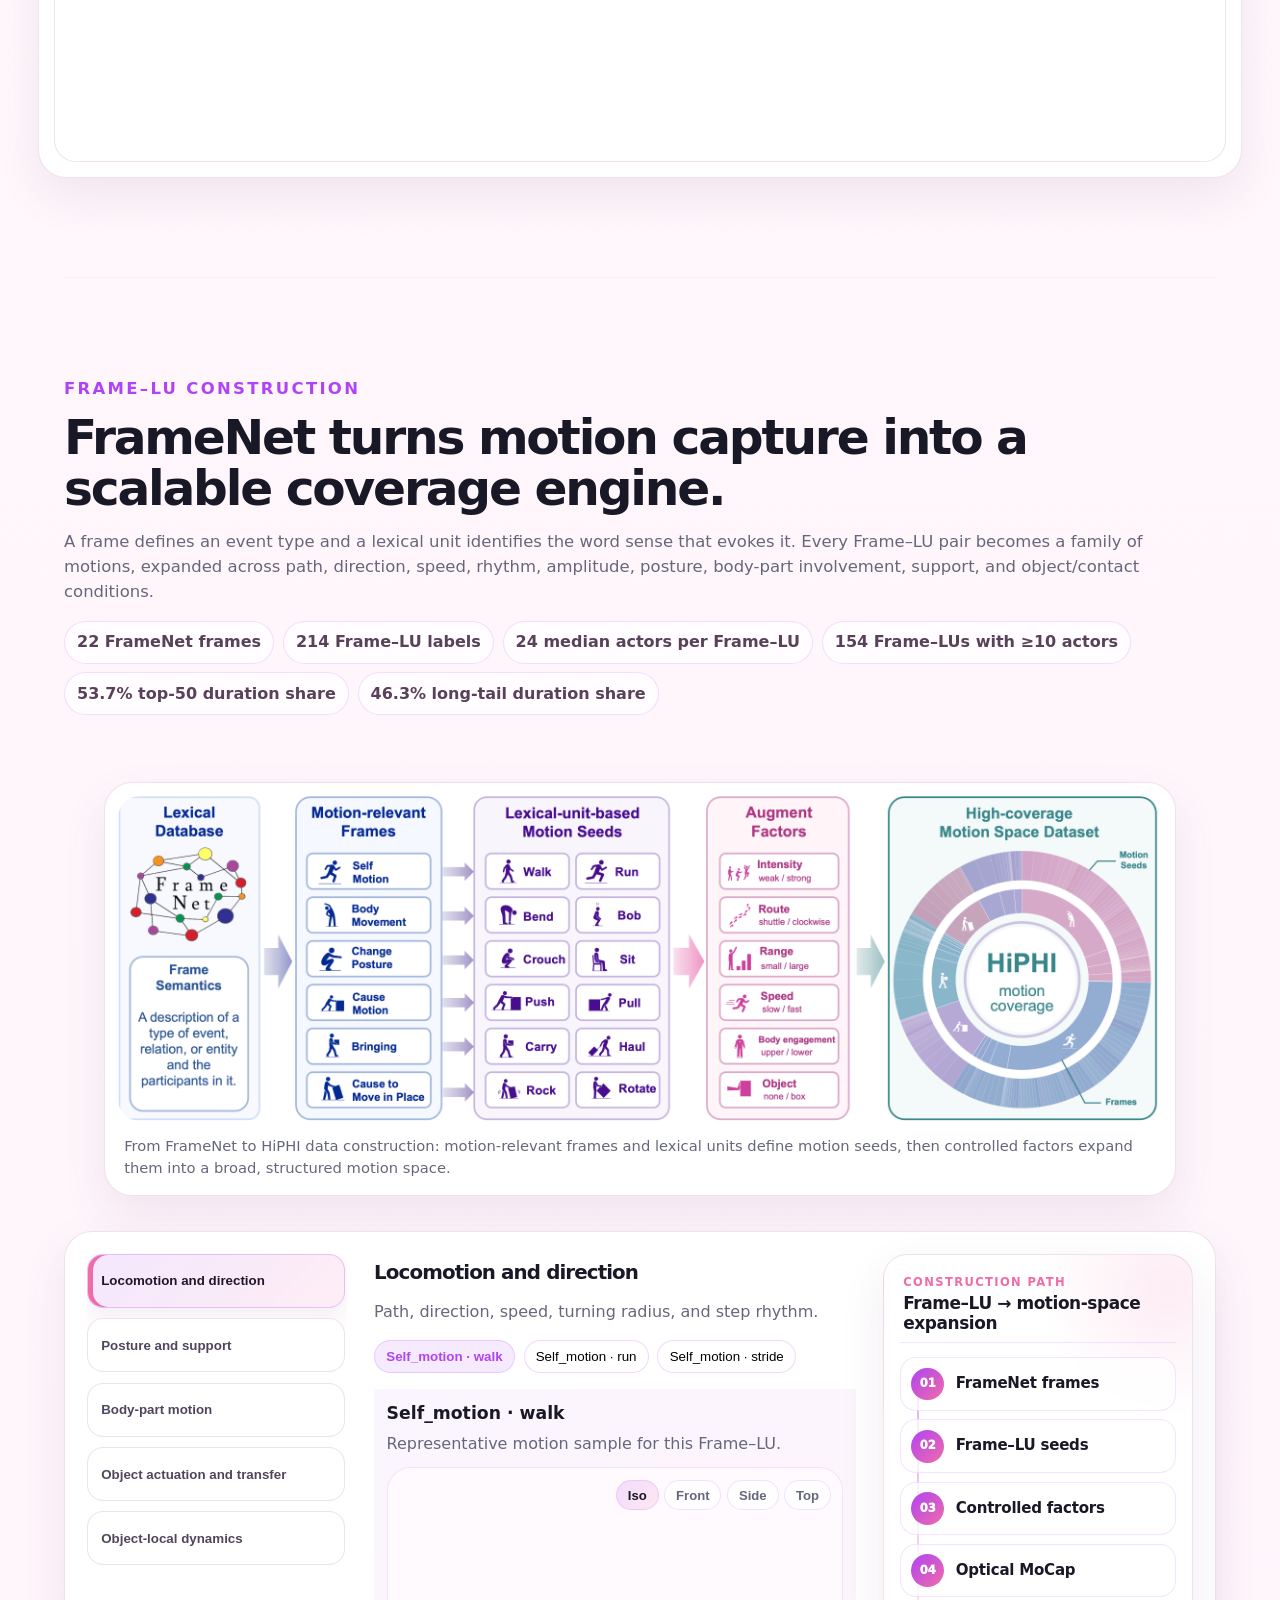
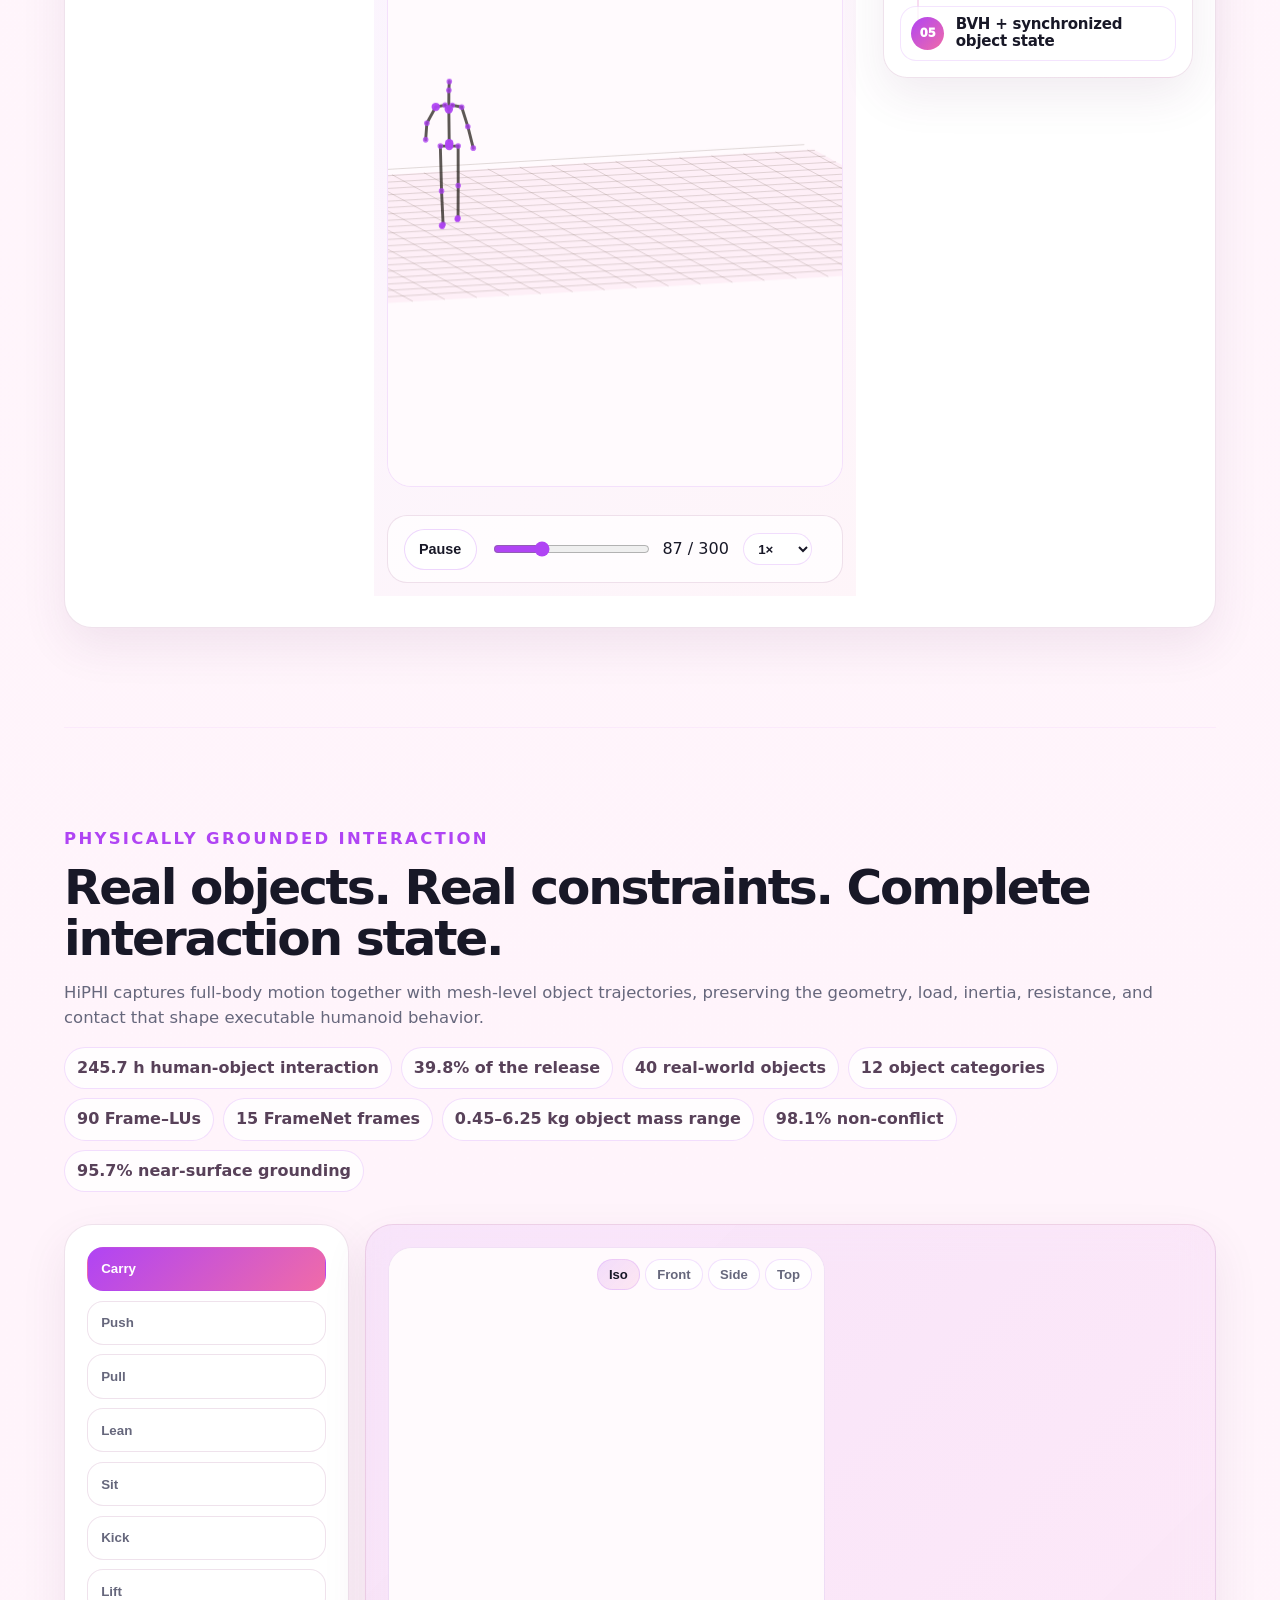
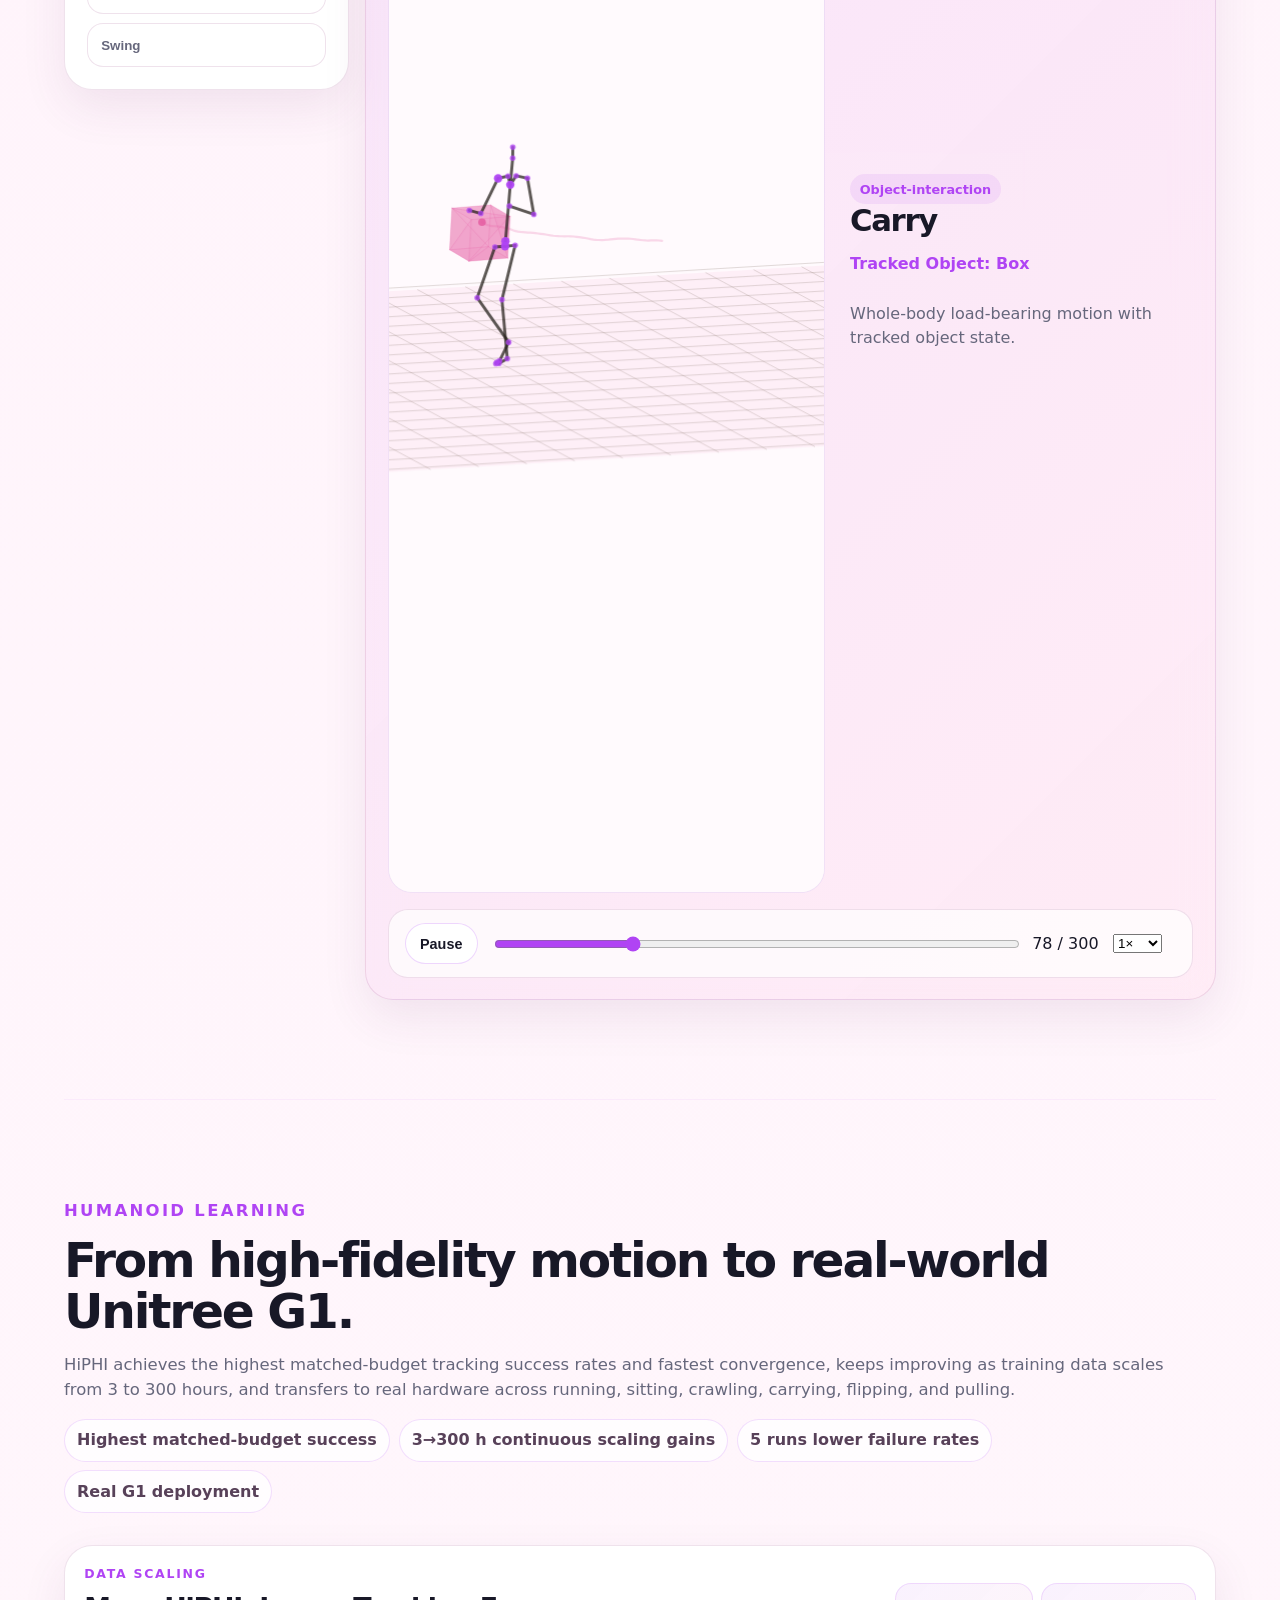
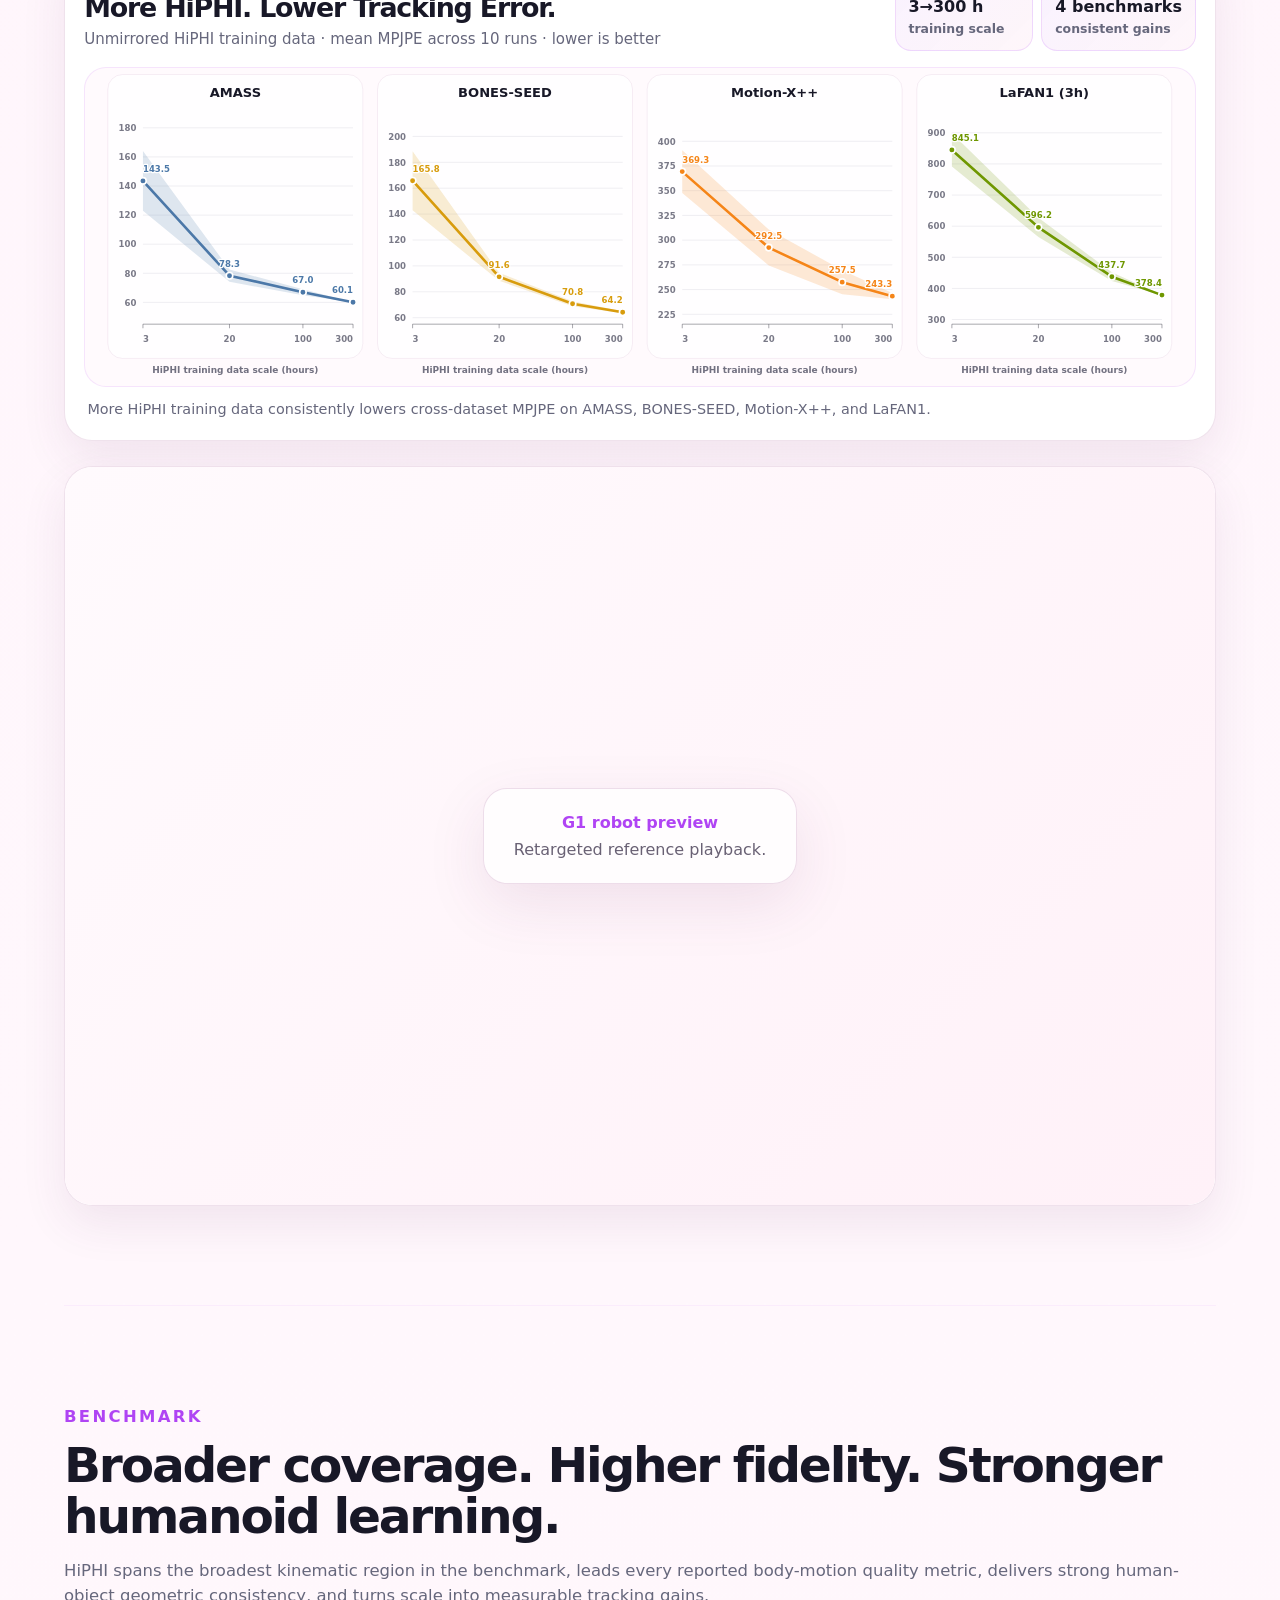
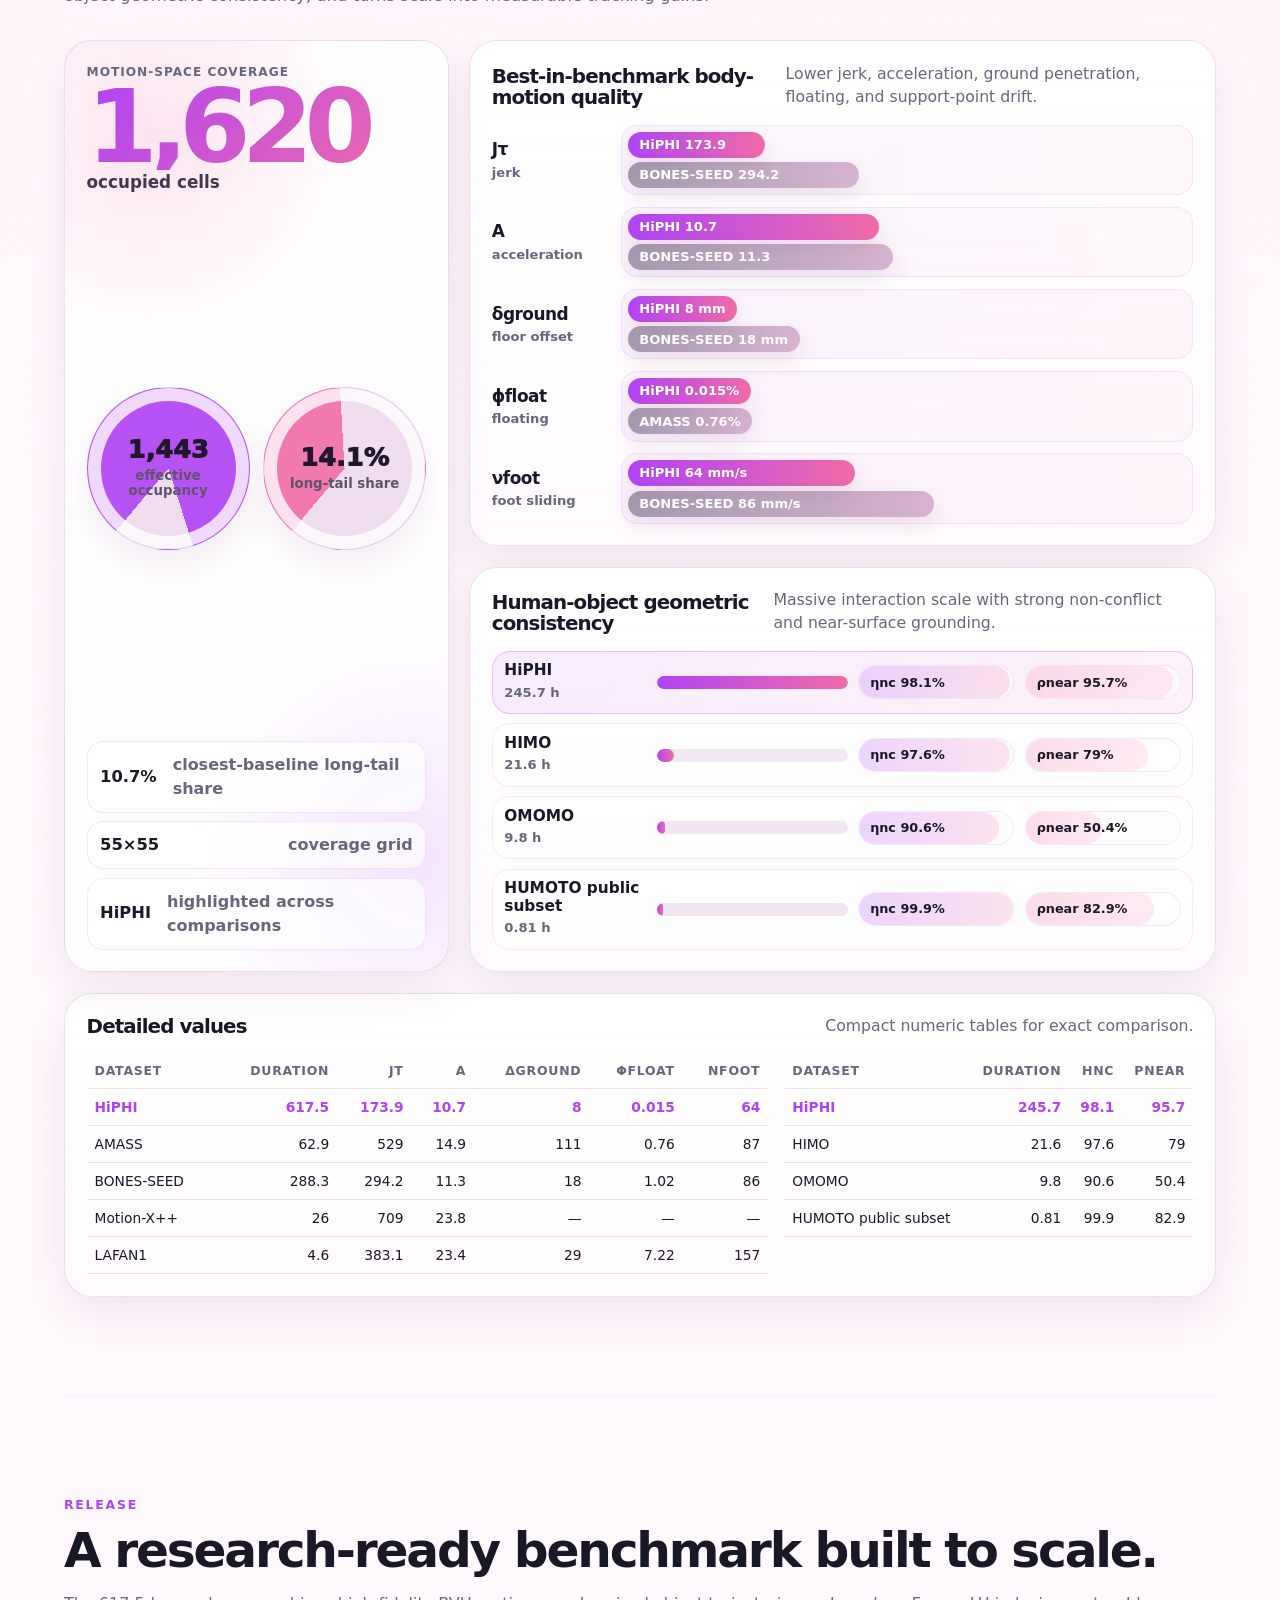
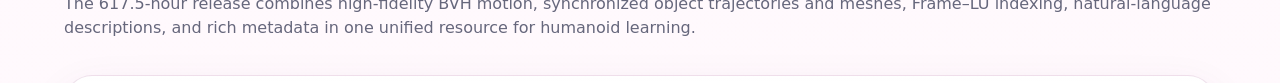
==== commit 3f10a568: "Announce CoRL 2026 acceptance" ====
--- a/index.html
+++ b/index.html
@@ -35,6 +35,7 @@
           <div class="hero-copy">
             <h1 class="hero-wordmark" aria-label="HiPHI"><span class="wordmark-hi">Hi</span><span class="wordmark-phi">PHI</span></h1>
             <h2 class="title-lines"><span>A Large-Scale Benchmark</span><span>for High-Precision Human Motion</span><span>and Object-Interaction</span></h2>
+            <p class="paper-venue">Accepted to CoRL 2026</p>
             <div class="paper-byline" aria-label="Paper authors and affiliations">
               <p class="author-list"><a class="author-link author-emphasis is-equal" href="https://jiahao-ji-777.github.io/" target="_blank" rel="noopener">Jiahao Ji</a><sup>1,2,*</sup>, <a class="author-link author-emphasis is-equal" href="https://astrorix.github.io/" target="_blank" rel="noopener">Ji Ma</a><sup>1,5,*</sup>, <span class="author-emphasis is-equal">Runhan Zhang</span><sup>1,3,*</sup>, <a class="author-link" href="https://ingrid789.github.io/IngridYu/" target="_blank" rel="noopener">Runyi Yu</a><sup>1,4</sup>, <a class="author-link" href="https://wenjiawang0312.github.io/" target="_blank" rel="noopener">Wenjia Wang</a><sup>1,5</sup>, Weiheng Chi<sup>1</sup>, Qianqian Peng<sup>1</sup>, Weichao Yan<sup>1</sup>, Yongfei Gu<sup>1</sup>, Ye Tian<sup>1</sup>, Ting Wu<sup>1</sup>, Longwei Li<sup>1</sup>, Chun Yuan<sup>3</sup>, <span class="author-emphasis is-corresponding">Ruoli Dai</span><sup>1,†</sup>, <a class="author-link author-emphasis is-corresponding" href="https://www.leihan.org/" target="_blank" rel="noopener">Lei Han</a><sup>1,†</sup></p>
               <p class="affiliation-list"><span><sup>1</sup>Noitom Robotics</span><span><sup>2</sup>National University of Singapore</span><span><sup>3</sup>SIGS, Tsinghua University</span><span><sup>4</sup>The Hong Kong University of Science and Technology</span><span><sup>5</sup>The University of Hong Kong</span></p>
--- a/static/css/hiphi.css
+++ b/static/css/hiphi.css
@@ -581,6 +581,15 @@
   margin-bottom: clamp(16px, 2vh, 26px);
 }
 .hero-title-cover .title-lines span { display: block; white-space: nowrap; }
+.paper-venue {
+  margin: 0;
+  padding: .5rem .9rem;
+  border: 1px solid rgba(176,68,244,.22);
+  border-radius: 999px;
+  background: linear-gradient(135deg, rgba(176,68,244,.13), rgba(240,107,168,.12));
+  color: #822eb5;
+  font-weight: 900;
+}
 .hero-title-cover .hero-lede {
   max-width: 1140px;
   font-size: clamp(1.35rem, 1.65vw, 2.05rem);
